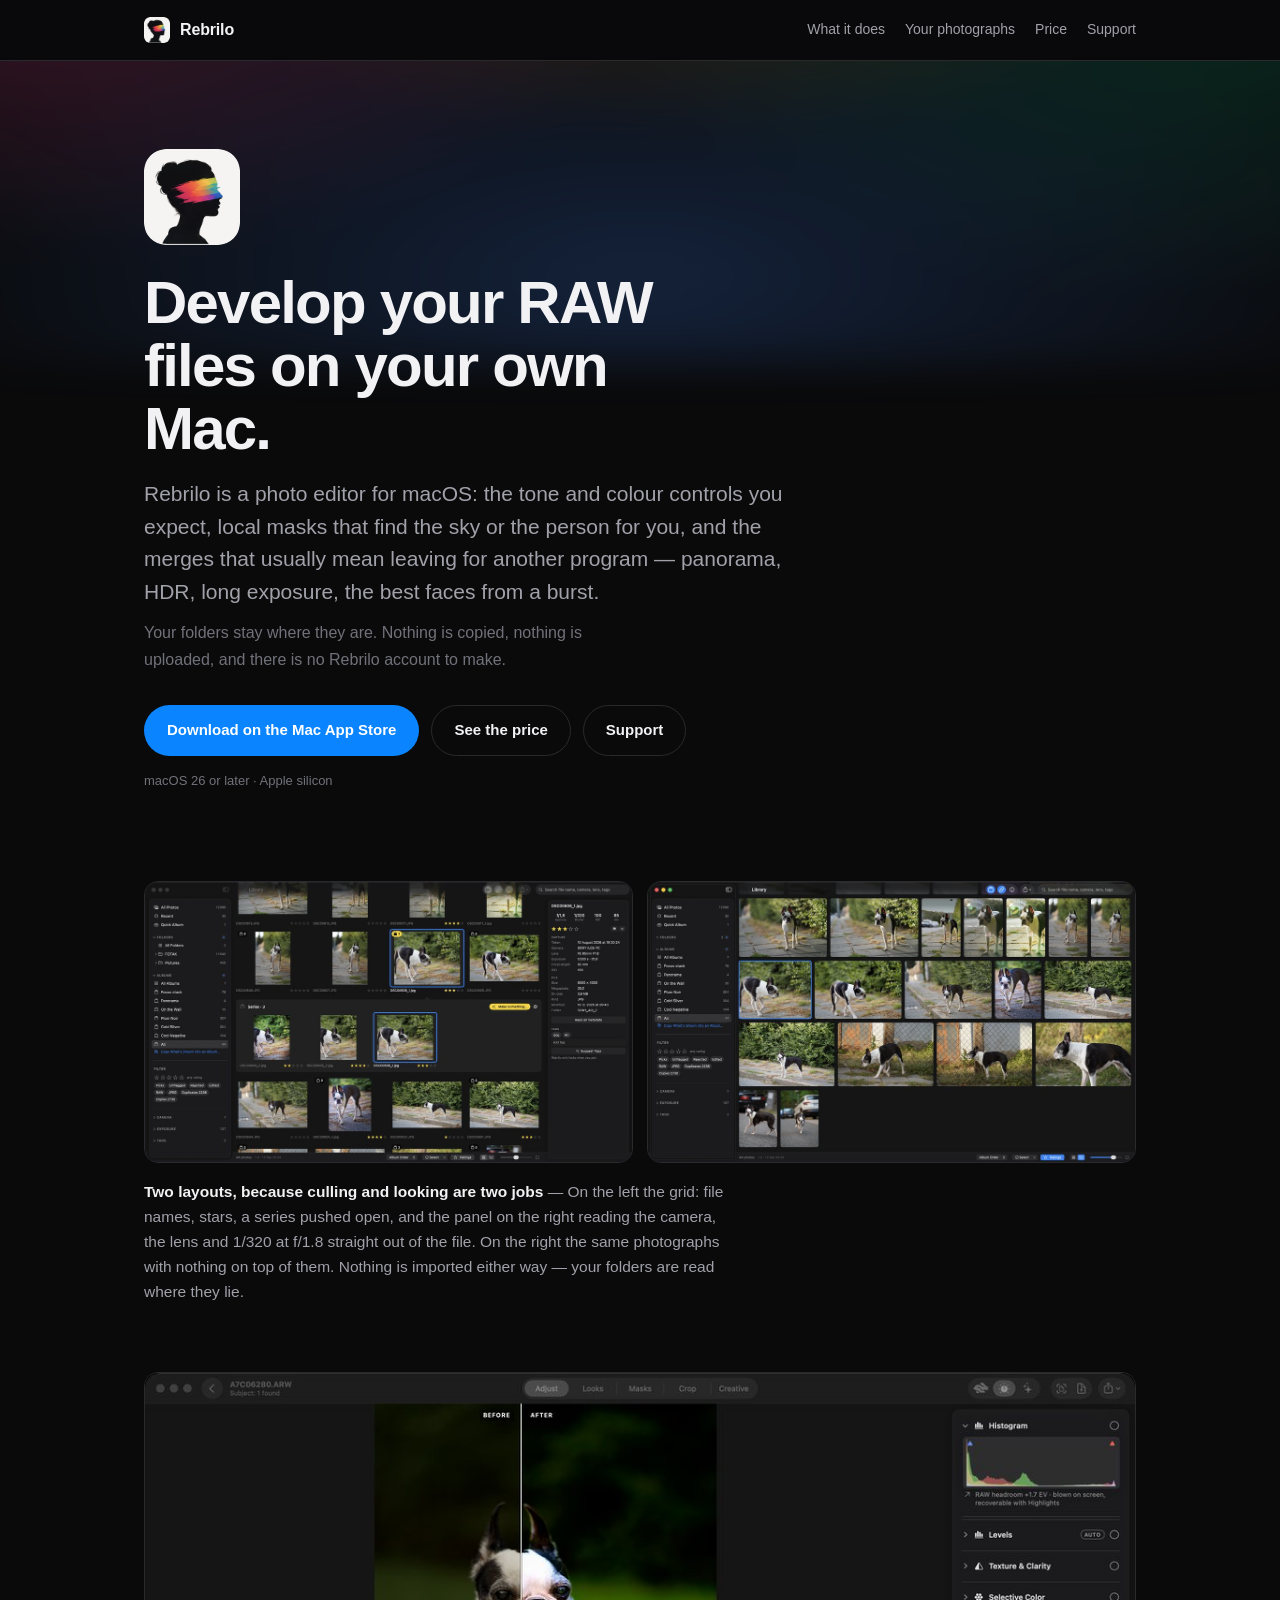
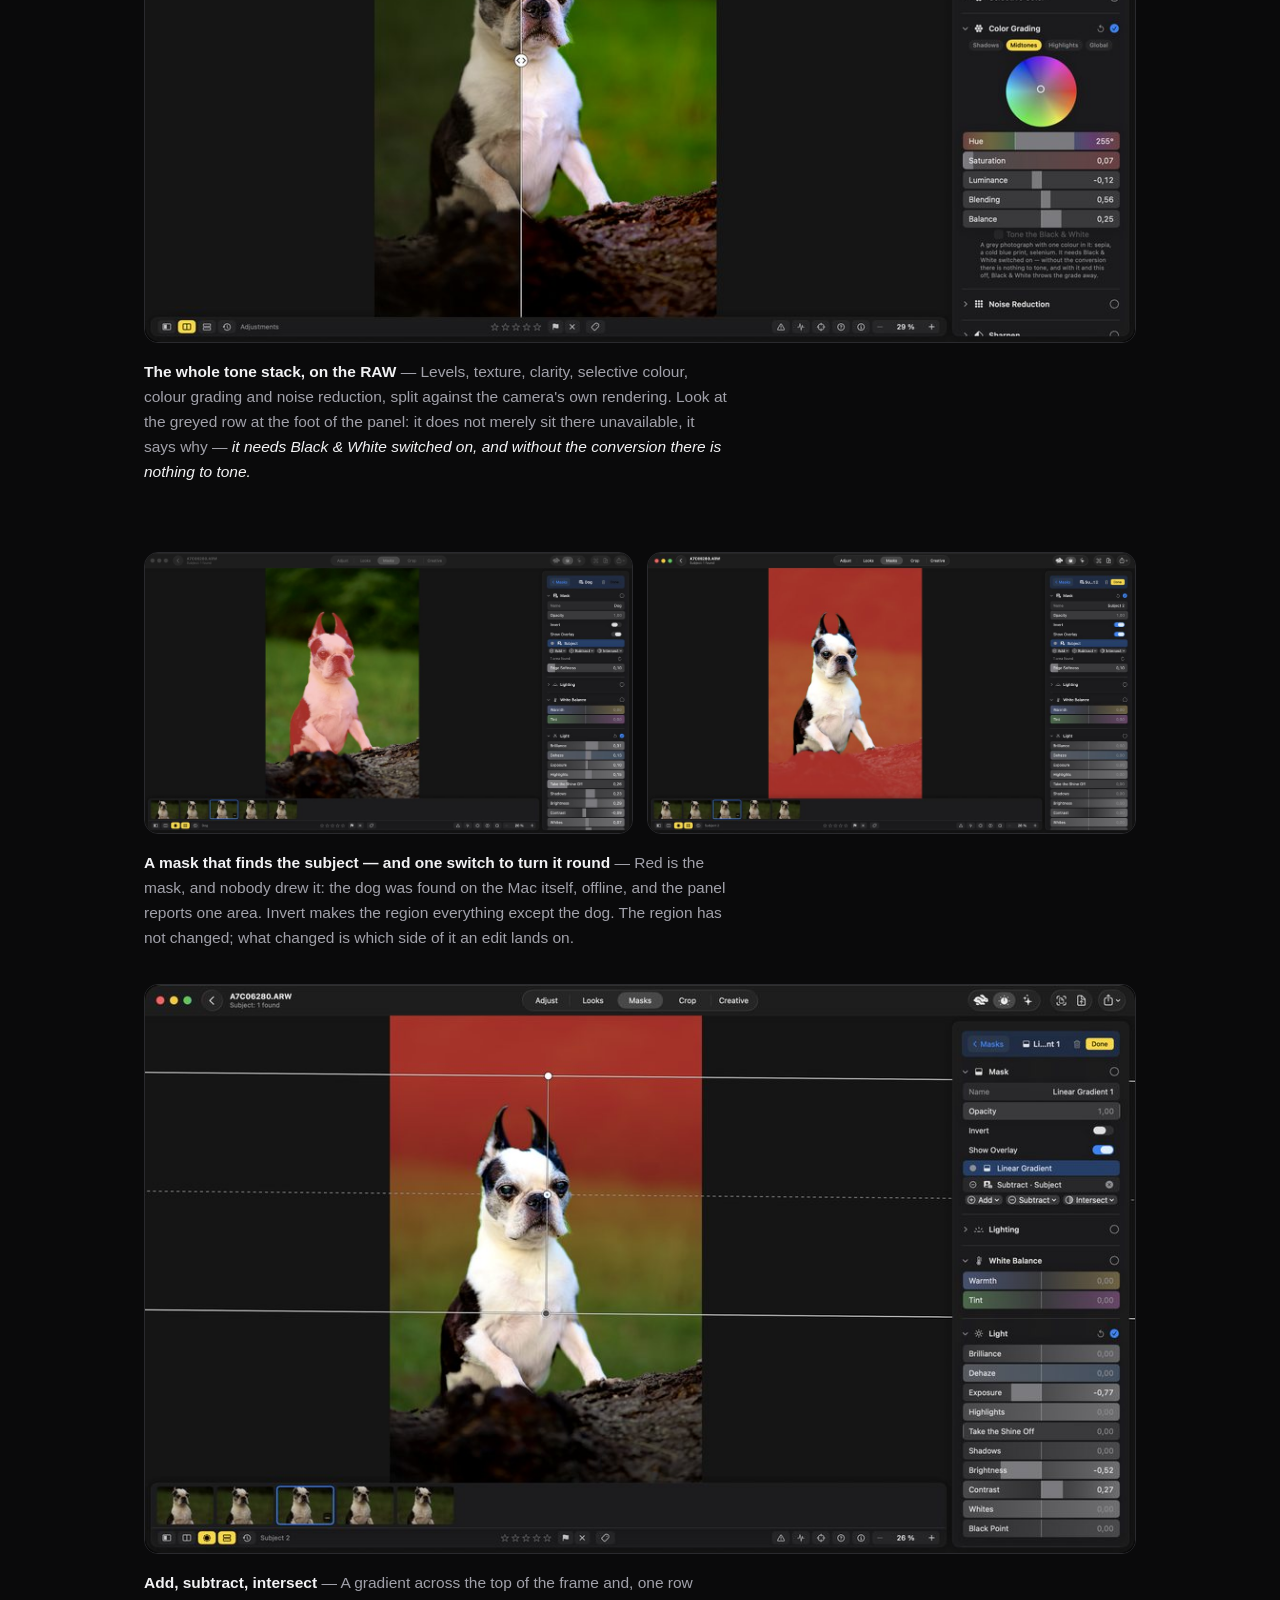
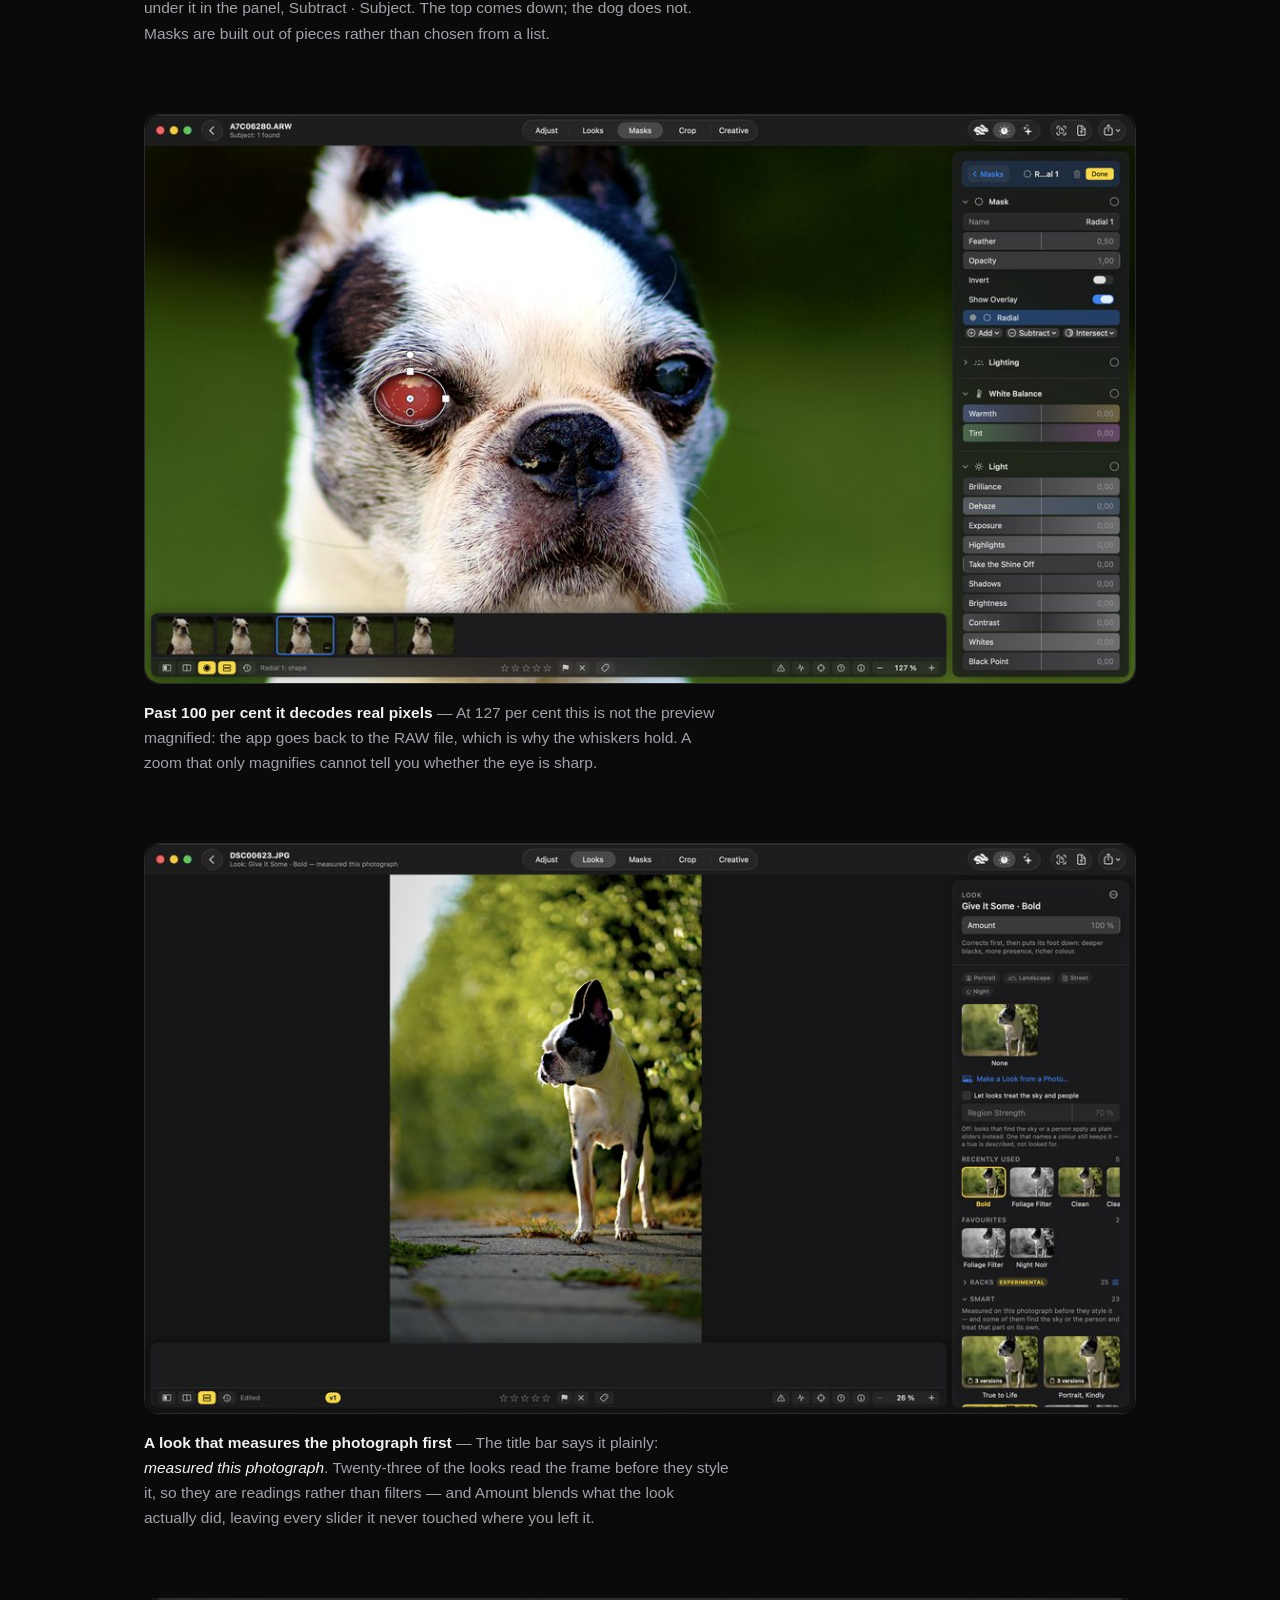
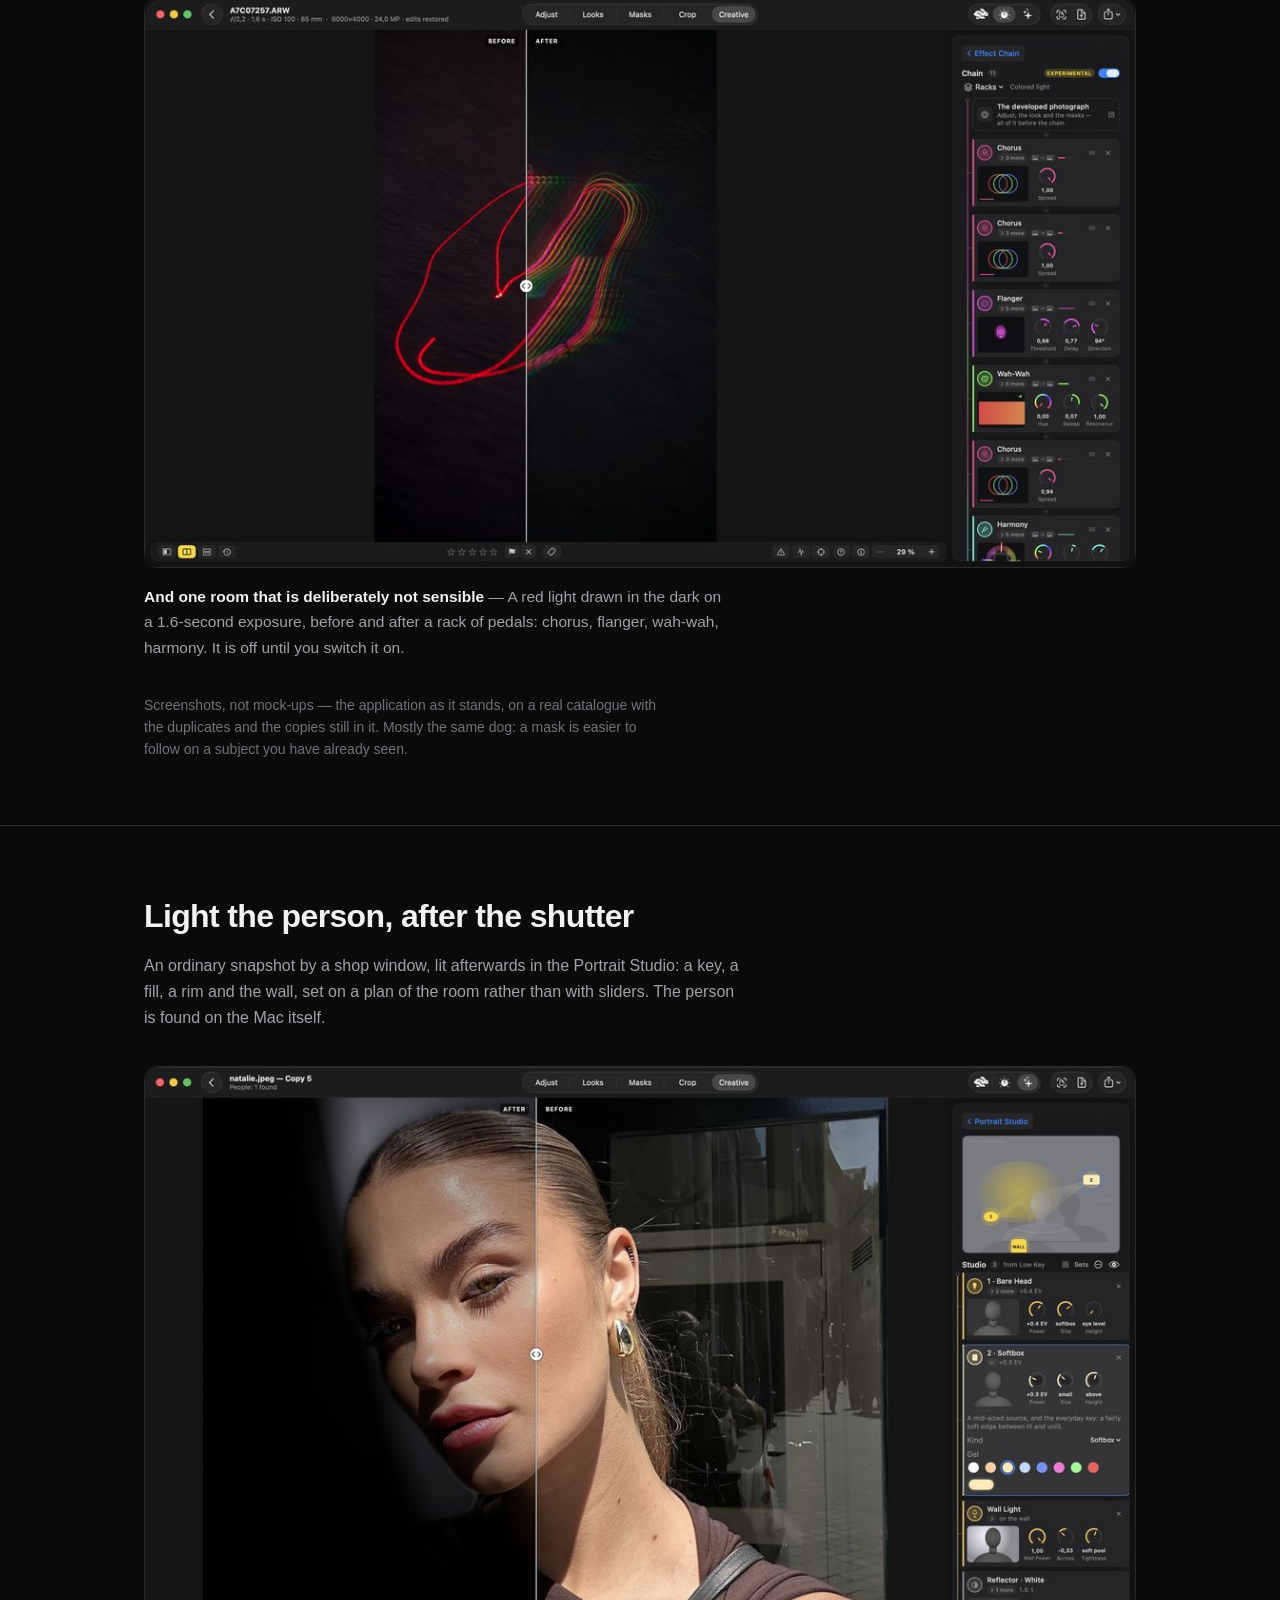
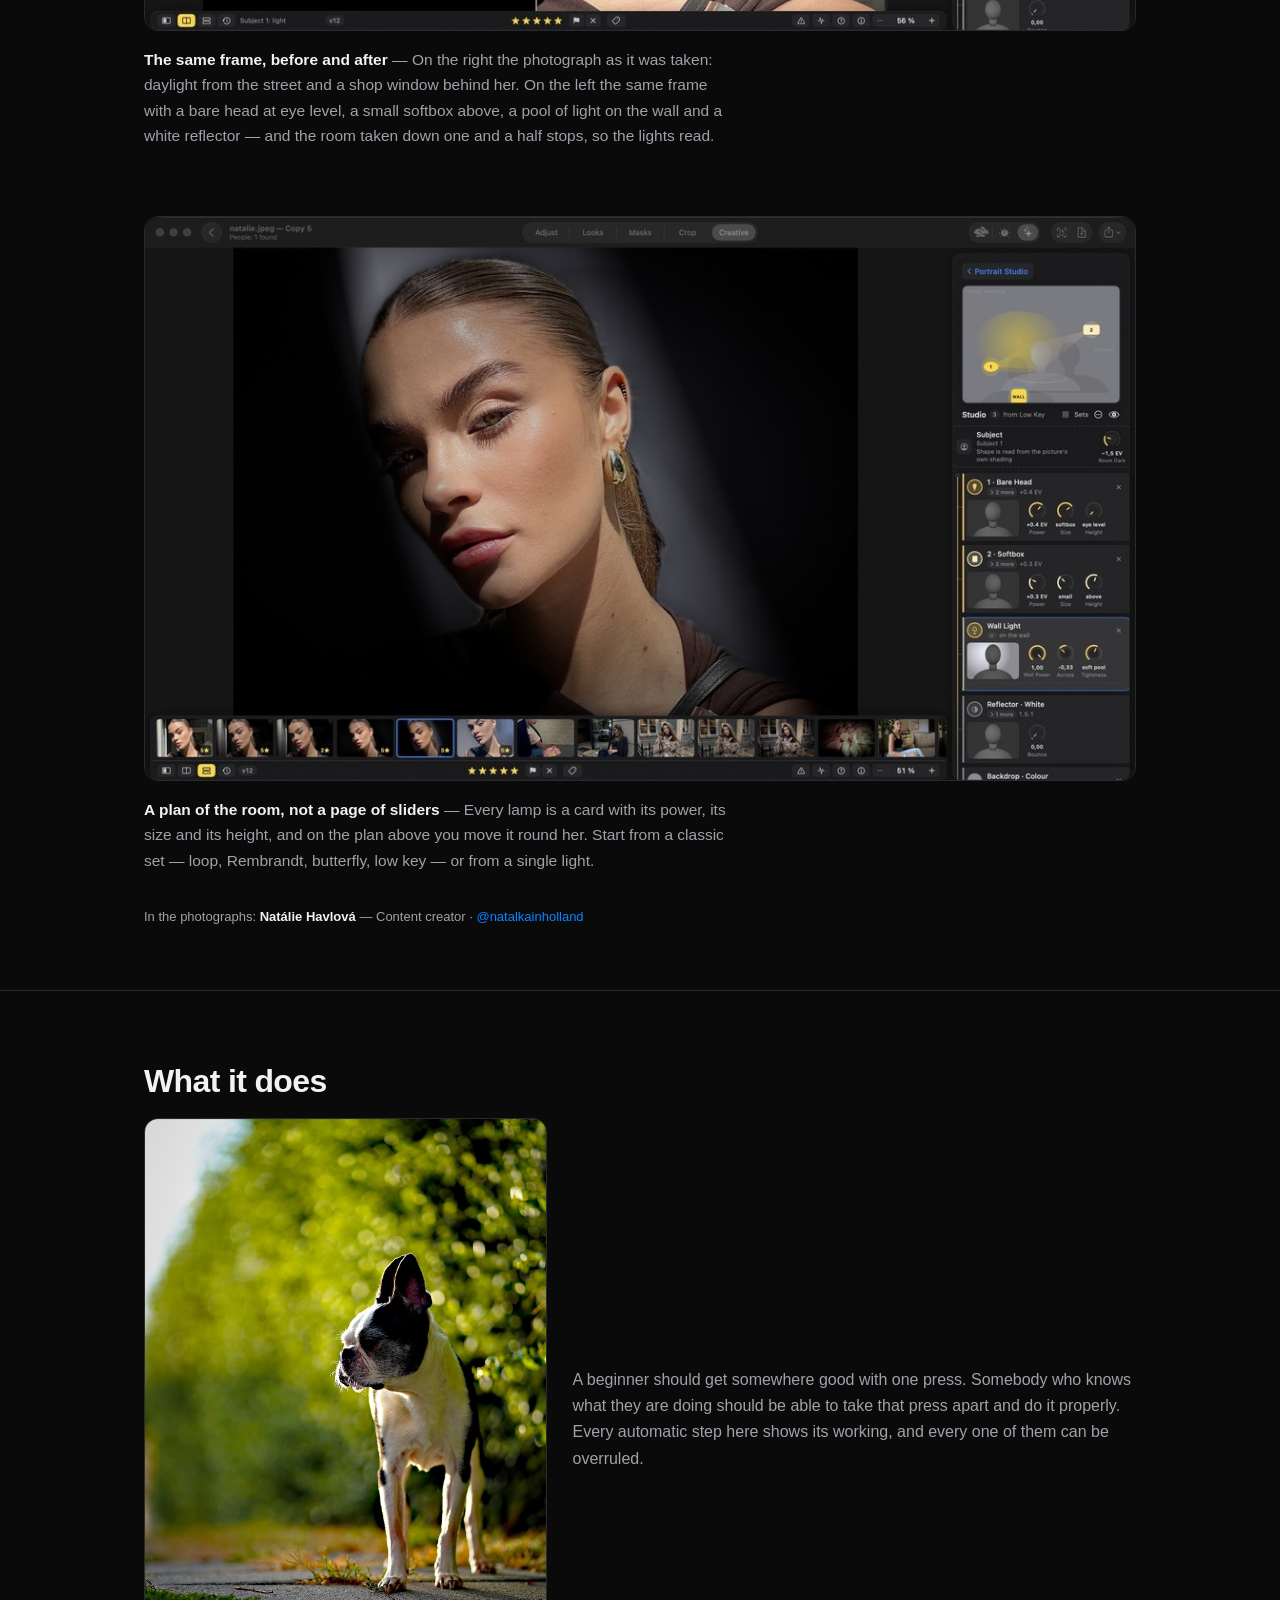
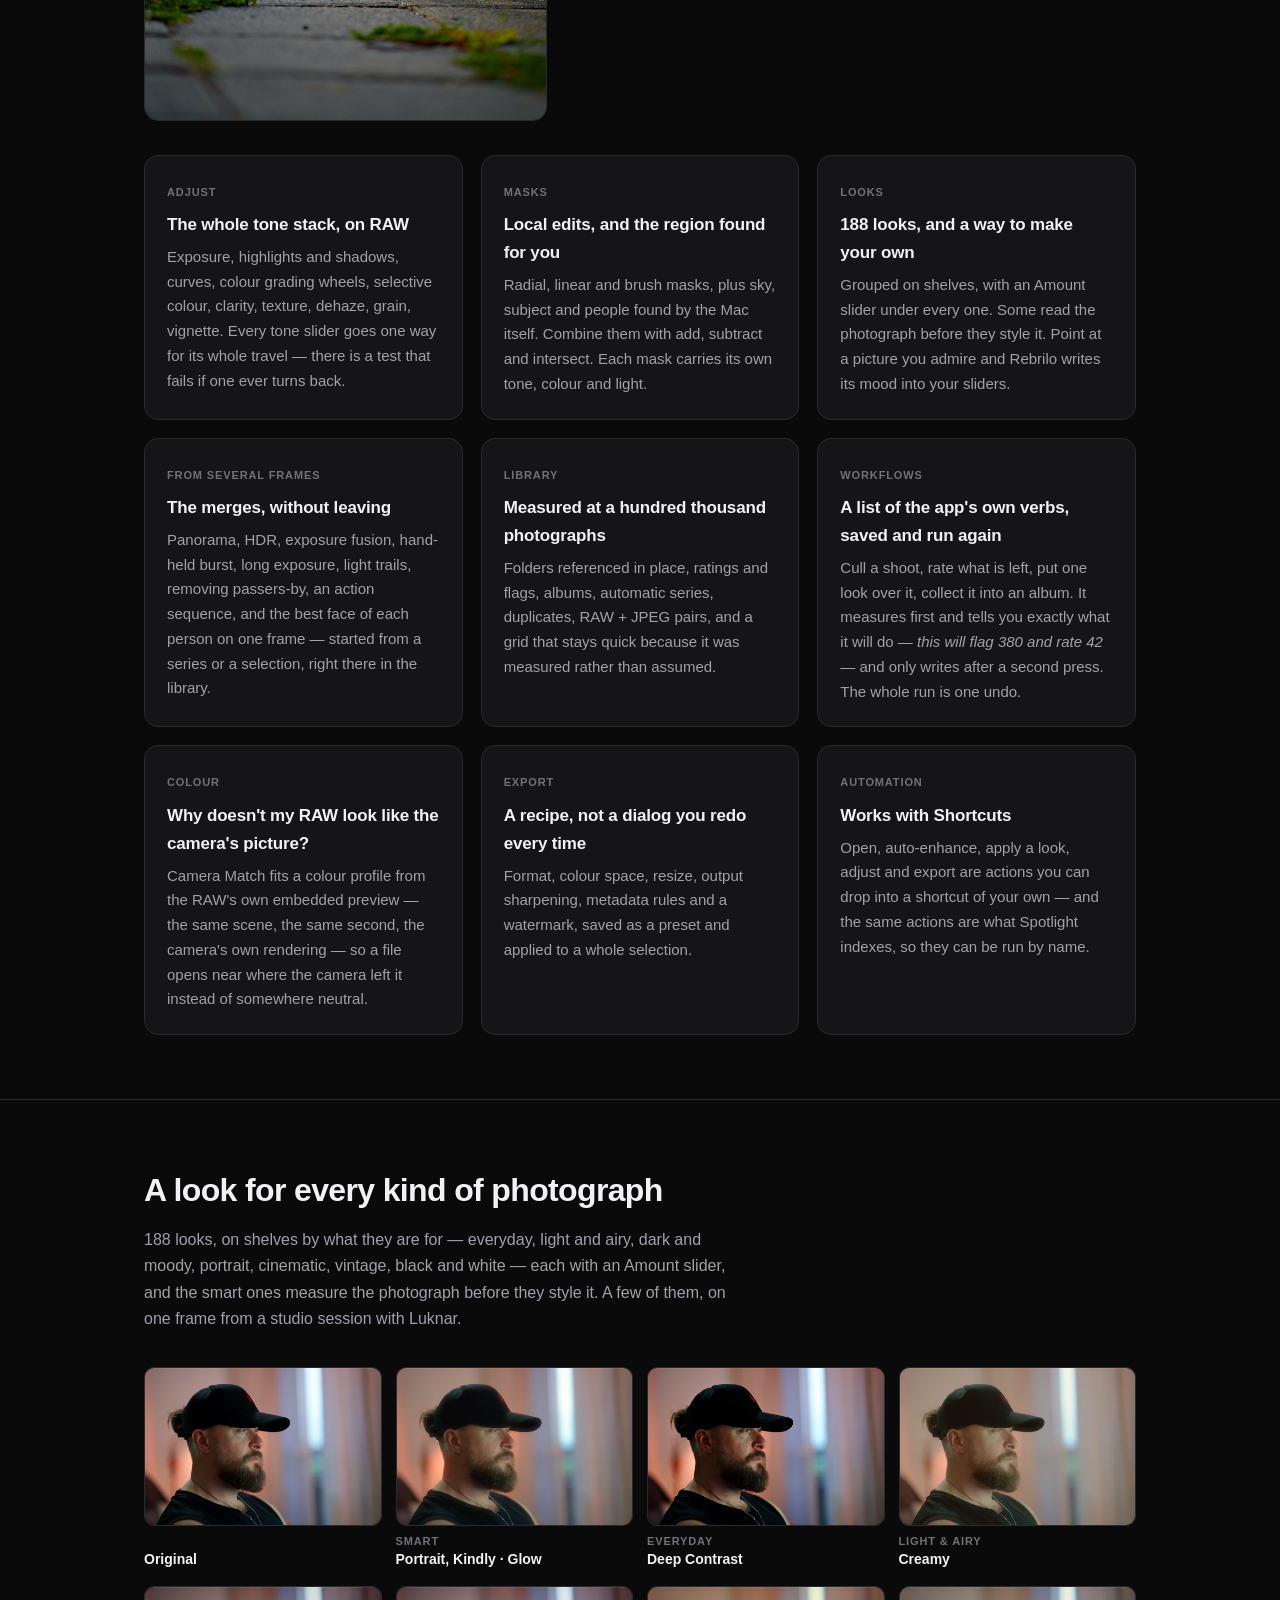
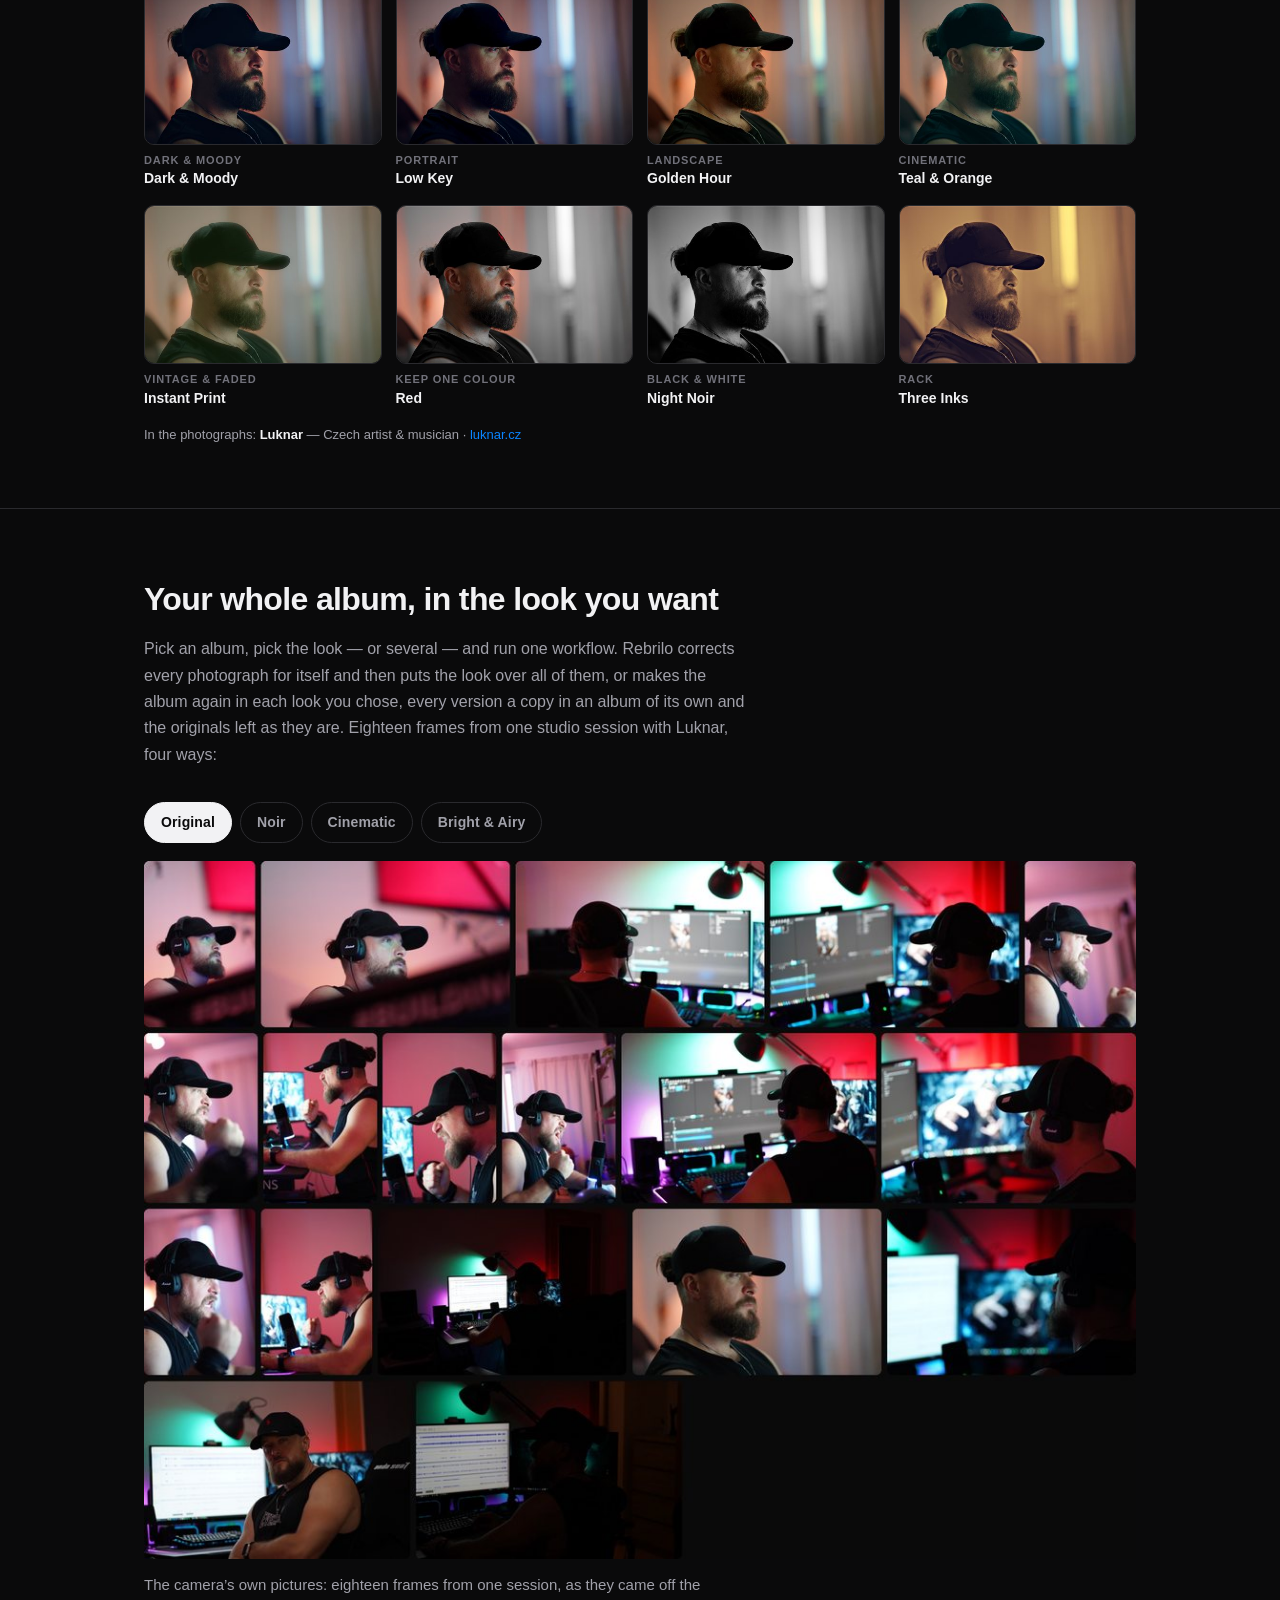
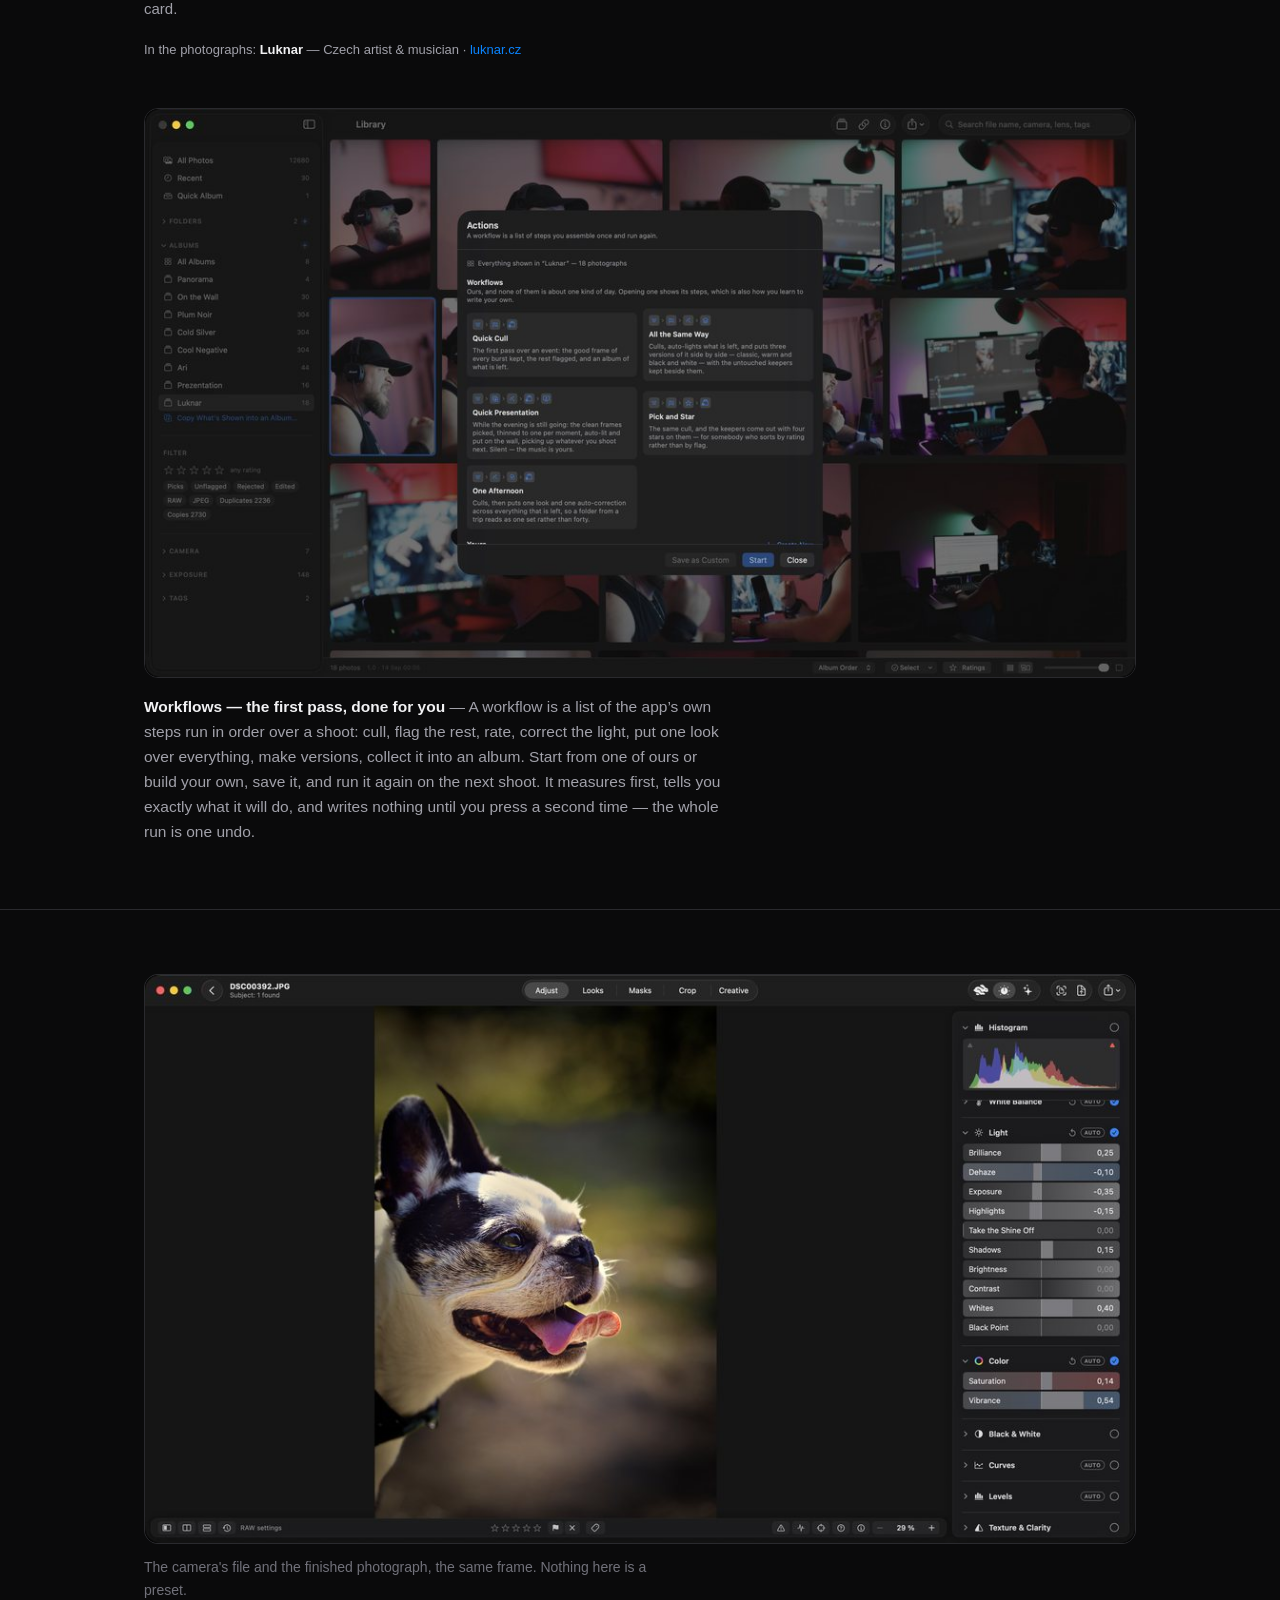
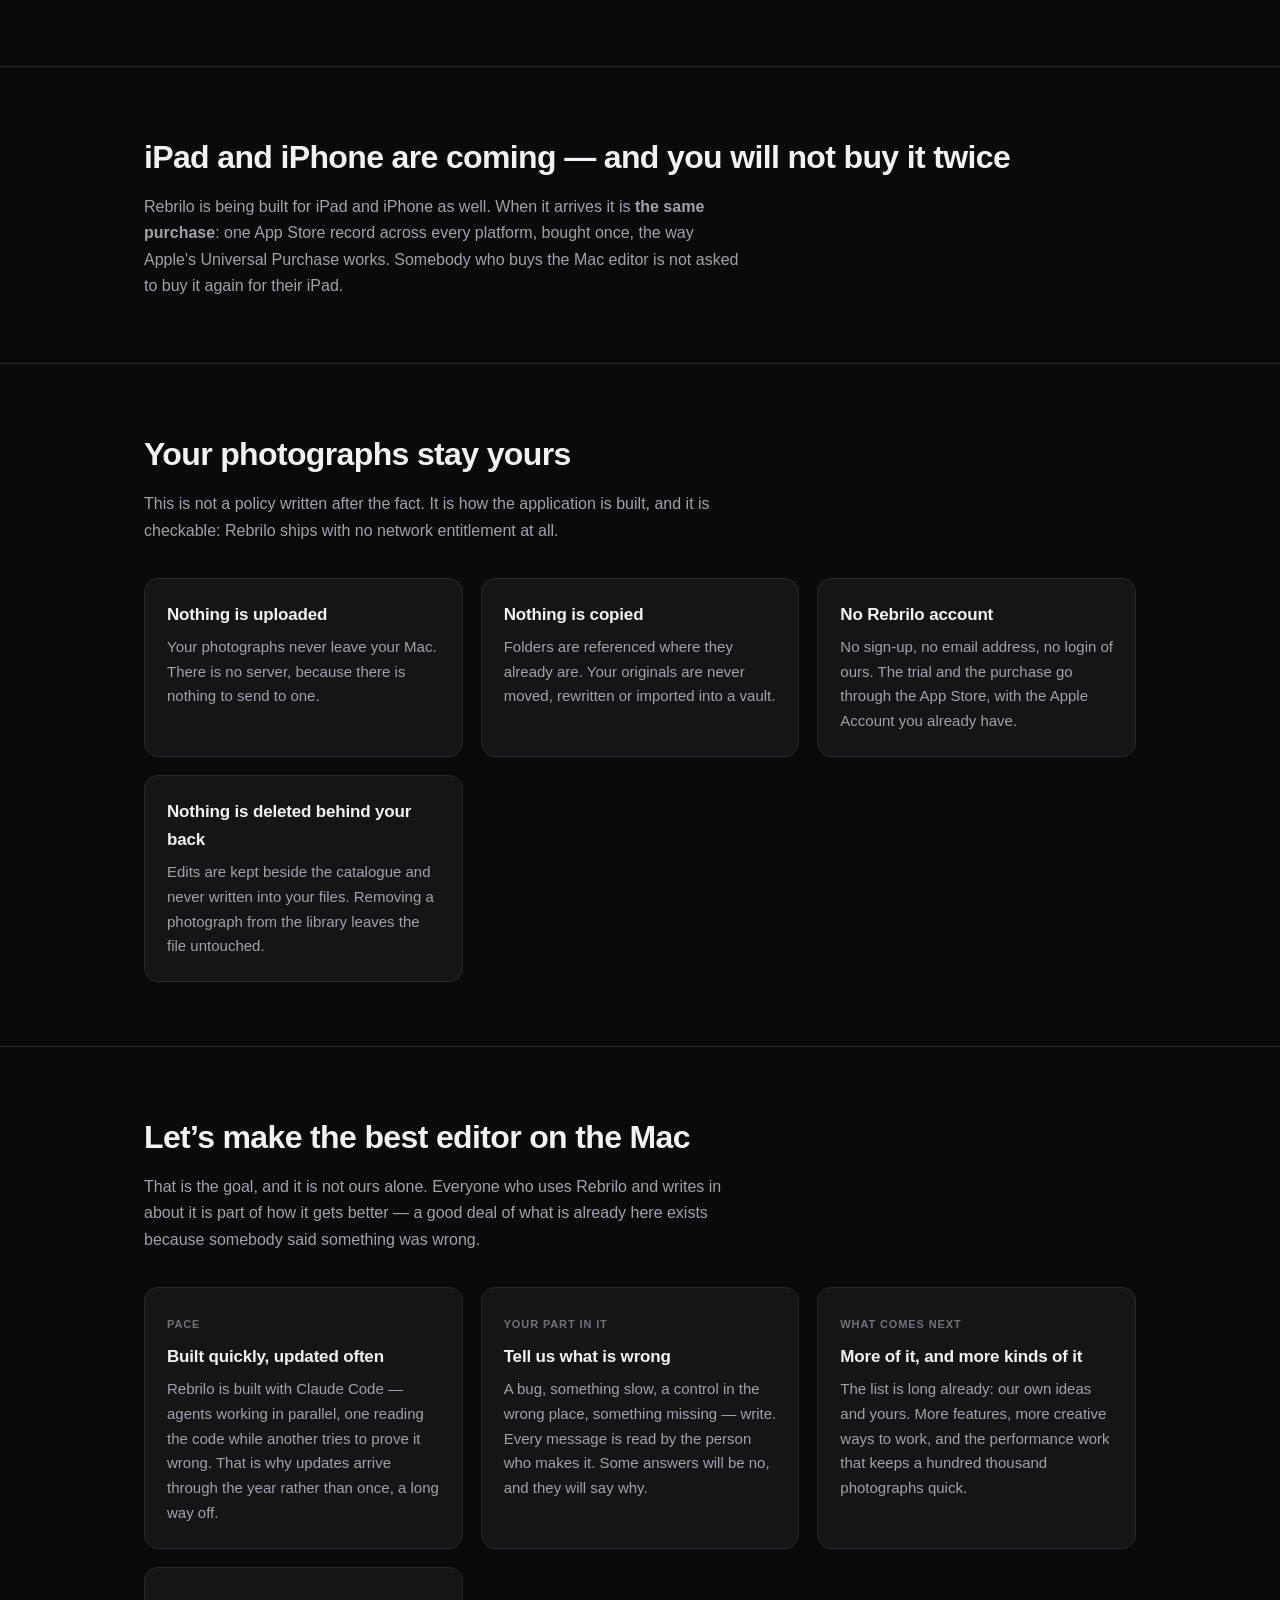
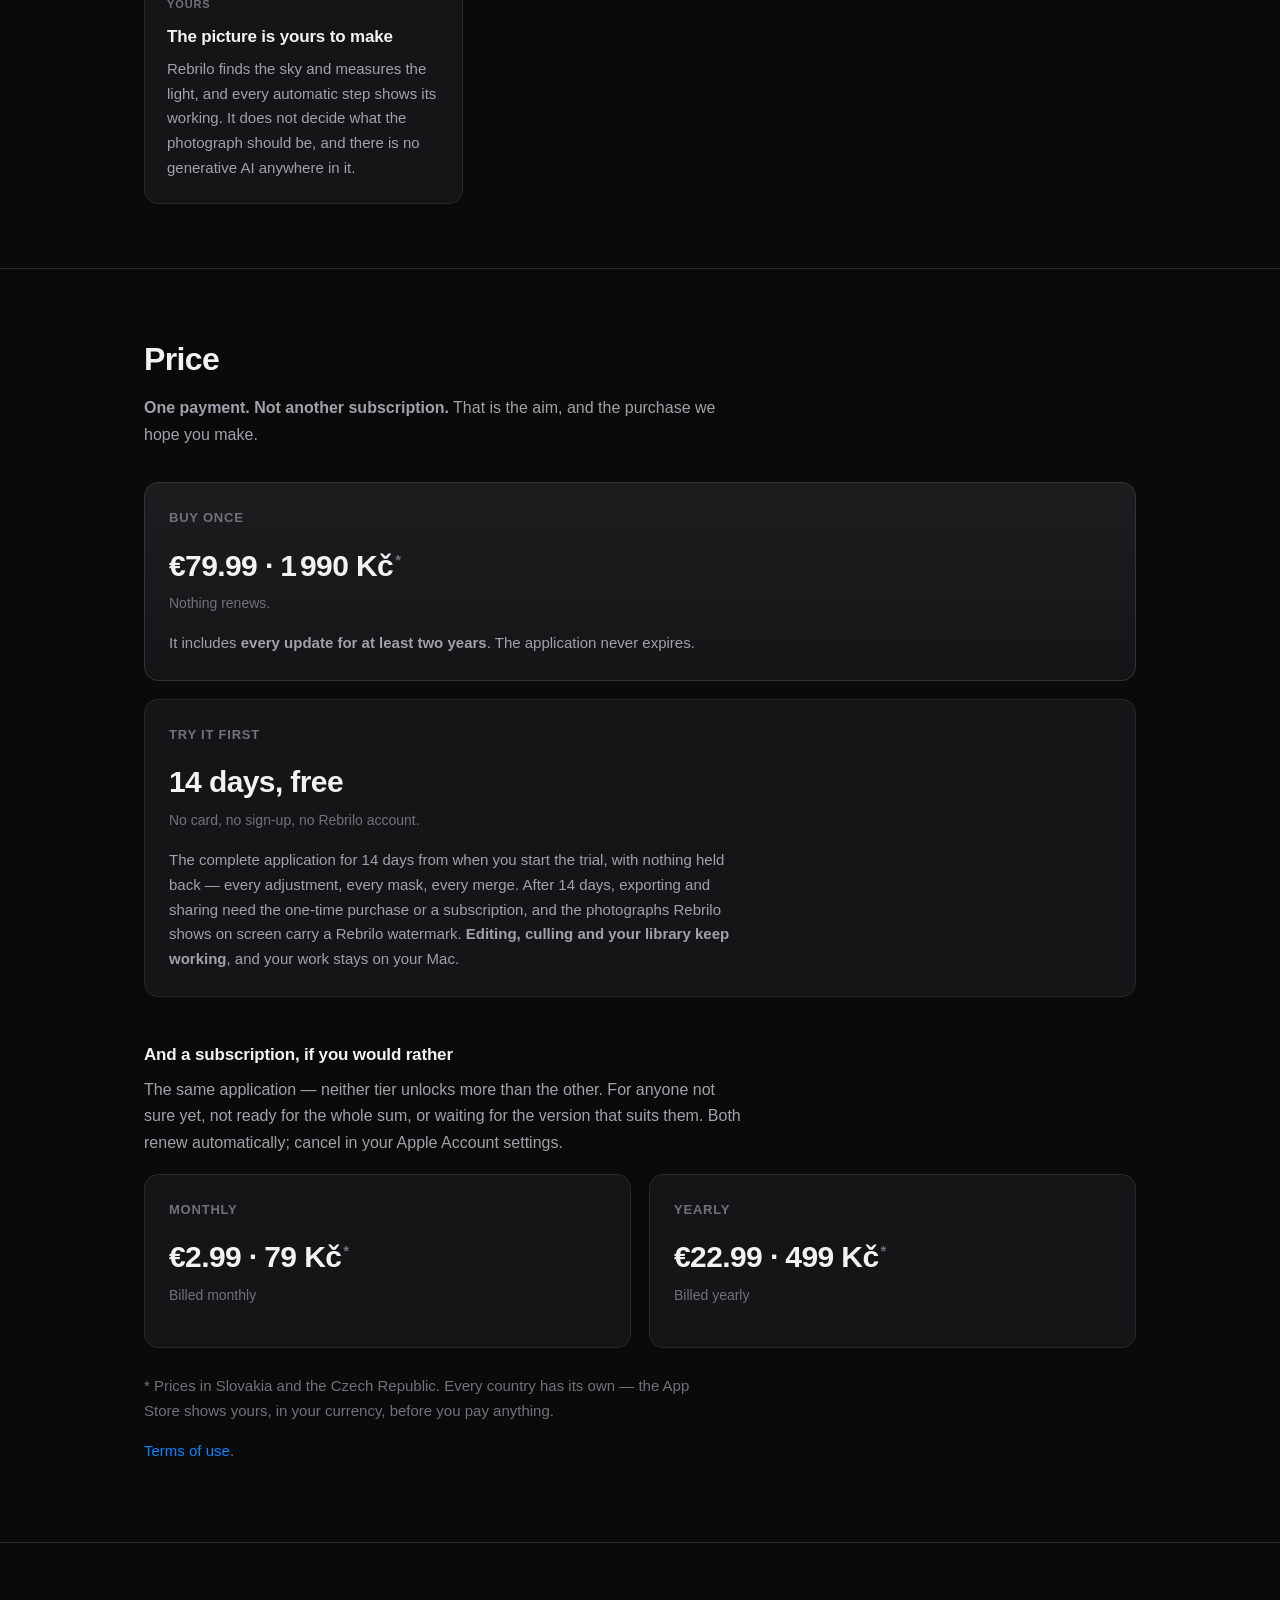
==== index.html @ 59363822 "Available on the Mac App Store Download link, prices for Slovakia and the Czech Republic, a Portrait" ====
<!doctype html>
<html lang="en">
<head>
<meta charset="utf-8">
<meta name="viewport" content="width=device-width, initial-scale=1">
<title>Rebrilo — a RAW photo editor for the Mac</title>
<meta name="description" content="A RAW editor for macOS. Local masks, multi-frame merges and a library that stays quick at a hundred thousand photographs. Nothing is copied, nothing is uploaded, no Rebrilo account.">
<link rel="stylesheet" href="style.css">
<link rel="icon" href="assets/icon-rounded-128.png" type="image/png">
<link rel="apple-touch-icon" href="assets/icon-256.png">
<meta property="og:title" content="Rebrilo — a RAW photo editor for the Mac">
<meta property="og:description" content="Local masks, multi-frame merges and a library that stays quick at a hundred thousand photographs. Everything on your own Mac.">
<meta property="og:type" content="website">
<meta property="og:image" content="https://rebrilo.com/assets/social-card.png">
<meta property="og:image:width" content="1200">
<meta property="og:image:height" content="630">
<meta property="og:image:alt" content="Rebrilo: develop your RAW files on your own Mac. The editor with a photograph of a Boston terrier split before and after.">
<meta property="og:url" content="https://rebrilo.com/">
<meta property="og:site_name" content="Rebrilo">
<meta name="twitter:card" content="summary_large_image">
<meta name="twitter:image" content="https://rebrilo.com/assets/social-card.png">
<link rel="canonical" href="https://rebrilo.com/">

<script type="application/ld+json">
{
  "@context": "https://schema.org",
  "@type": "SoftwareApplication",
  "name": "Rebrilo",
  "applicationCategory": "MultimediaApplication",
  "applicationSubCategory": "Photo editor",
  "operatingSystem": "macOS 26",
  "processorRequirements": "Apple silicon",
  "url": "https://rebrilo.com/",
  "image": "https://rebrilo.com/assets/icon-1024.png",
  "description": "A RAW photo editor for macOS. Local masks that find the sky or the person, the tone and colour stack you expect, and the multi-frame merges that usually mean leaving for another program. Everything runs on your own Mac: the application ships with no network access at all, nothing is copied and there is no Rebrilo account.",
  "featureList": [
    "RAW development with the full tone and colour stack",
    "Local masks: subject, people and sky found on the Mac, plus radial, gradient, brush, luminance and colour range",
    "Looks that measure the photograph before they style it",
    "A Portrait Studio that lights a person after the shutter: key, fill, rim and wall, set on a plan of the room",
    "A library over folders left where they are, with ratings, flags, albums and virtual copies",
    "Panorama, HDR, exposure fusion, long exposure and hand-held burst",
    "Lightroom presets (.xmp) imported as looks",
    "Export recipes and batch export"
  ],
  "softwareRequirements": "macOS 26 or later",
  "isAccessibleForFree": false,
  "datePublished": "2026-09-24",
  "downloadUrl": "https://apps.apple.com/app/id6807241894",
  "offers": [
    { "@type": "Offer", "name": "Buy once", "price": "79.99", "priceCurrency": "EUR", "eligibleRegion": "SK" },
    { "@type": "Offer", "name": "Buy once", "price": "1990", "priceCurrency": "CZK", "eligibleRegion": "CZ" }
  ],
  "publisher": { "@type": "Person", "name": "Olga Coufalíková" }
}
</script>
<script type="application/ld+json">
{
  "@context": "https://schema.org",
  "@type": "FAQPage",
  "mainEntity": [
    {
      "@type": "Question",
      "name": "Does it upload my photographs, or need the internet?",
      "acceptedAnswer": {
        "@type": "Answer",
        "text": "It never uploads anything. Rebrilo ships with no network access of its own — not a setting, a property of how it is built — and the subject, the people and the sky are found by the Mac itself. The one thing that goes through the internet is the App Store: starting the free trial, buying and restoring need it to be reachable at that moment. Once the App Store has confirmed, Rebrilo works the same on a plane as at a desk."
      }
    },
    {
      "@type": "Question",
      "name": "Does it change my original files?",
      "acceptedAnswer": {
        "@type": "Answer",
        "text": "No. Edits are kept beside the catalogue and never written into your RAW, JPEG or HEIC files, and folders are read where they already are. Removing a photograph from the library leaves the file untouched."
      }
    },
    {
      "@type": "Question",
      "name": "Which cameras and formats does it open?",
      "acceptedAnswer": {
        "@type": "Answer",
        "text": "RAW files from the cameras macOS itself can read — Rebrilo develops them with the Mac's own RAW engine, so Apple's list of supported cameras is its list — plus JPEG, HEIC, TIFF and PNG."
      }
    },
    {
      "@type": "Question",
      "name": "Is it a subscription?",
      "acceptedAnswer": {
        "@type": "Answer",
        "text": "It is meant to be bought once. A monthly or yearly subscription is offered as well for anyone who would rather, and both unlock exactly the same application. In Slovakia it costs €79.99 once, or €2.99 a month or €22.99 a year; in the Czech Republic 1 990 Kč, 79 Kč or 499 Kč. Every country's App Store sets its own price and shows it in your currency."
      }
    },
    {
      "@type": "Question",
      "name": "Is there a free trial?",
      "acceptedAnswer": {
        "@type": "Answer",
        "text": "Yes: the complete application, free for 14 days from when you start the trial, with no card and no Rebrilo account. You start it in the app as a free in-app purchase, confirmed by the App Store with the Apple Account you downloaded Rebrilo with, so the App Store needs to be reachable when you start it. After 14 days, exporting and sharing need the one-time purchase or a subscription, and the photographs Rebrilo shows on screen carry a Rebrilo watermark. Editing, culling and your library keep working, and your work stays on your Mac."
      }
    },
    {
      "@type": "Question",
      "name": "Can I bring my Lightroom presets?",
      "acceptedAnswer": {
        "@type": "Answer",
        "text": "Yes. Lightroom presets saved as .xmp import as looks. Anything a preset asks for that Rebrilo has no control for is noted in the look's summary rather than silently dropped."
      }
    },
    {
      "@type": "Question",
      "name": "Does it run on Intel Macs? And on iPad?",
      "acceptedAnswer": {
        "@type": "Answer",
        "text": "Not on Intel: it needs a Mac with Apple silicon and macOS 26 or later. Versions for iPad and iPhone are being built, and they will be the same purchase — bought once for every platform."
      }
    },
    {
      "@type": "Question",
      "name": "Is there AI in it?",
      "acceptedAnswer": {
        "@type": "Answer",
        "text": "Apple's Vision framework, running on your Mac, finds the subject, people and sky for masks and suggests tags. Nothing is sent anywhere, and there is no generative AI: it does not invent content, and it does not decide what your photograph should look like."
      }
    }
  ]
}
</script>
</head>
<body>

<header class="bar">
  <div class="wrap">
    <a class="brand" href="index.html"><img src="assets/icon-rounded-128.png" alt=""> Rebrilo</a>
    <nav>
      <a href="#what">What it does</a>
      <a href="#privacy-first">Your photographs</a>
      <a href="#pricing">Price</a>
      <a href="support.html">Support</a>
    </nav>
  </div>
</header>

<main>

  <div class="hero">
    <div class="wrap">
      <img class="mark" src="assets/icon-rounded-256.png" alt="Rebrilo">
      <h1>Develop your RAW files on your own Mac.</h1>
      <p class="lede">
        Rebrilo is a photo editor for macOS: the tone and colour controls you expect, local masks that find
        the sky or the person for you, and the merges that usually mean leaving for another program —
        panorama, HDR, long exposure, the best faces from a burst.
      </p>
      <p class="sub">
        Your folders stay where they are. Nothing is copied, nothing is uploaded, and there is no Rebrilo account
        to make.
      </p>
      <div class="cta">
        <a class="btn" href="https://apps.apple.com/app/id6807241894">Download on the Mac App Store</a>
        <a class="btn ghost" href="#pricing">See the price</a>
        <a class="btn ghost" href="support.html">Support</a>
      </div>
      <p class="cta-note">macOS 26 or later · Apple silicon</p>
    </div>
  </div>

  <section id="gallery" style="padding-top:26px">
    <div class="wrap">
      <div class="feat">
        <div class="feat-pair">
          <img src="assets/shot-library-1040.jpg"
                 srcset="assets/shot-library-1040.jpg 1040w, assets/shot-library-2080.jpg 2080w"
                 sizes="(max-width: 640px) 100vw, 513px"
                 width="2080" height="1195" loading="lazy" alt="Rebrilo's library window: a sidebar of folders, albums and filter chips; a grid of photographs of a Boston terrier with file names and star ratings; a row pushed open by a series panel holding three frames; and an information panel reading f/1.8, 1/320, ISO 100, 85 mm and a Sony body out of the file.">
          <img src="assets/shot-rows-1040.jpg"
                 srcset="assets/shot-rows-1040.jpg 1040w, assets/shot-rows-2080.jpg 2080w"
                 sizes="(max-width: 640px) 100vw, 513px"
                 width="2080" height="1195" loading="lazy" alt="The same library in its justified-rows layout with an album selected: rows of photographs filling the window edge to edge at differing widths, with no file names, ratings or badges drawn over them.">
        </div>
        <p class="feat-cap"><b>Two layouts, because culling and looking are two jobs</b> — On the left the grid:
          file names, stars, a series pushed open, and the panel on the right reading the camera, the lens and
          1/320 at f/1.8 straight out of the file. On the right the same photographs with nothing on top of
          them. Nothing is imported either way — your folders are read where they lie.</p>
      </div>

      <figure class="feat">
        <img src="assets/shot-beforeafter-2080.jpg"
             srcset="assets/shot-beforeafter-1040.jpg 1040w, assets/shot-beforeafter-2080.jpg 2080w"
             sizes="(max-width: 1088px) 100vw, 1040px"
             width="2080" height="1195" loading="lazy" alt="The editor on the Adjust tab with a RAW file open, a Boston terrier on a log split down the middle, before on the left and after on the right. The inspector shows a histogram reading RAW headroom plus 1.7 EV, then Levels, Texture and Clarity, Selective Color, an open Colour Grading section with a hue wheel, and a greyed control headed Tone the Black and White with a paragraph explaining why it is greyed.">
        <figcaption><b>The whole tone stack, on the RAW</b> — Levels, texture, clarity, selective colour,
          colour grading and noise reduction, split against the camera's own rendering. Look at the greyed row
          at the foot of the panel: it does not merely sit there unavailable, it says why — <em>it needs
          Black &amp; White switched on, and without the conversion there is nothing to tone.</em></figcaption>
      </figure>

      <div class="feat">
        <div class="feat-pair">
          <img src="assets/shot-mask-1040.jpg"
                 srcset="assets/shot-mask-1040.jpg 1040w, assets/shot-mask-2080.jpg 2080w"
                 sizes="(max-width: 640px) 100vw, 513px"
                 width="2080" height="1195" loading="lazy" alt="The editor on the Masks tab. A Boston terrier with its paws on a log is covered in a red overlay. The panel names the mask Dog, shows a Subject component with Add, Subtract and Intersect buttons, reports one area found, and lists Edge Softness, Lighting, White Balance and a column of Light sliders.">
          <img src="assets/shot-maskinv-1040.jpg"
                 srcset="assets/shot-maskinv-1040.jpg 1040w, assets/shot-maskinv-2080.jpg 2080w"
                 sizes="(max-width: 640px) 100vw, 513px"
                 width="2080" height="1195" loading="lazy" alt="The same photograph with Invert switched on: the foliage and the log behind the dog are flooded red and the dog itself is clear of it.">
        </div>
        <p class="feat-cap"><b>A mask that finds the subject — and one switch to turn it round</b> — Red is the
          mask, and nobody drew it: the dog was found on the Mac itself, offline, and the panel reports one
          area. Invert makes the region everything except the dog. The region has not changed; what changed is
          which side of it an edit lands on.</p>
      </div>

      <figure class="feat">
        <img src="assets/shot-graduated-2080.jpg"
             srcset="assets/shot-graduated-1040.jpg 1040w, assets/shot-graduated-2080.jpg 2080w"
             sizes="(max-width: 1088px) 100vw, 1040px"
             width="2080" height="1195" loading="lazy" alt="The same photograph under a linear gradient mask. A red overlay covers the top of the frame and fades out across the middle, with three guide lines and their handles drawn across the picture; the dog is clear of the red. The panel lists two components, Linear Gradient and Subtract, Subject.">
        <figcaption><b>Add, subtract, intersect</b> — A gradient across the top of the frame and, one row under
          it in the panel, Subtract&nbsp;·&nbsp;Subject. The top comes down; the dog does not. Masks are built
          out of pieces rather than chosen from a list.</figcaption>
      </figure>

      <figure class="feat">
        <img src="assets/shot-eye-2080.jpg"
             srcset="assets/shot-eye-1040.jpg 1040w, assets/shot-eye-2080.jpg 2080w"
             sizes="(max-width: 1088px) 100vw, 1040px"
             width="2080" height="1195" loading="lazy" alt="The same photograph zoomed to 127 per cent, the dog's face filling the window: individual whiskers, the hairs round the muzzle and the texture of the nose all distinct. A small red-filled oval sits over one eye with its centre dot, a resize handle and a hollow handle on the inner ring.">
        <figcaption><b>Past 100 per cent it decodes real pixels</b> — At 127 per cent this is not the preview
          magnified: the app goes back to the RAW file, which is why the whiskers hold. A zoom that only
          magnifies cannot tell you whether the eye is sharp.</figcaption>
      </figure>

      <figure class="feat">
        <img src="assets/shot-editor-2080.jpg"
             srcset="assets/shot-editor-1040.jpg 1040w, assets/shot-editor-2080.jpg 2080w"
             sizes="(max-width: 1088px) 100vw, 1040px"
             width="2080" height="1195" loading="lazy" alt="The Rebrilo editor on the Looks tab, a backlit Boston terrier on a paving slab. The title bar reads Look: Give It Some, Bold — measured this photograph. The panel shows an Amount slider at 100 per cent, occasion chips reading Portrait, Landscape, Street and Night, and shelves headed Recently Used, Favourites, Racks and Smart.">
        <figcaption><b>A look that measures the photograph first</b> — The title bar says it plainly:
          <em>measured this photograph</em>. Twenty-three of the looks read the frame before they style it, so
          they are readings rather than filters — and Amount blends what the look actually did, leaving every
          slider it never touched where you left it.</figcaption>
      </figure>

      <figure class="feat">
        <img src="assets/shot-chain-2080.jpg"
             srcset="assets/shot-chain-1040.jpg 1040w, assets/shot-chain-2080.jpg 2080w"
             sizes="(max-width: 1088px) 100vw, 1040px"
             width="2080" height="1195" loading="lazy" alt="A long-exposure photograph split before and after: on the left a red line drawn in the dark, on the right the same line repeated into many offset copies in green, yellow and pink. The panel is headed Chain and holds a stack of units — Chorus, Flanger, Wah-Wah, Harmony — each with knobs.">
        <figcaption><b>And one room that is deliberately not sensible</b> — A red light drawn in the dark on a
          1.6-second exposure, before and after a rack of pedals: chorus, flanger, wah-wah, harmony. It is off
          until you switch it on.</figcaption>
      </figure>

      <p class="feat-note">
        Screenshots, not mock-ups — the application as it stands, on a real catalogue with the duplicates and
        the copies still in it. Mostly the same dog: a mask is easier to follow on a subject you have already
        seen.
      </p>
    </div>
  </section>

  <section id="studio">
    <div class="wrap">
      <h2>Light the person, after the shutter</h2>
      <p class="section-lede">
        An ordinary snapshot by a shop window, lit afterwards in the Portrait Studio: a key, a fill, a rim and
        the wall, set on a plan of the room rather than with sliders. The person is found on the Mac itself.
      </p>

      <figure class="feat">
        <img src="assets/shot-natalie-split-2080.jpg"
             srcset="assets/shot-natalie-split-1040.jpg 1040w, assets/shot-natalie-split-2080.jpg 2080w"
             sizes="(max-width: 1088px) 100vw, 1040px"
             width="2080" height="1184" loading="lazy" alt="Natálie Havlová, a content creator, in a portrait split down the middle. On the right, before: an everyday snapshot in daylight against a shop window with the street reflected in it. On the left, after: the same frame with the background gone dark, her face lit from one side and her hair and earring catching the light. The panel on the right is the Portrait Studio, with a plan of the room and cards for a bare head, a softbox, a wall light and a white reflector.">
        <figcaption><b>The same frame, before and after</b> — On the right the photograph as it was taken:
          daylight from the street and a shop window behind her. On the left the same frame with a bare head at
          eye level, a small softbox above, a pool of light on the wall and a white reflector — and the room
          taken down one and a half stops, so the lights read.</figcaption>
      </figure>

      <figure class="feat">
        <img src="assets/shot-natalie-studio-2080.jpg"
             srcset="assets/shot-natalie-studio-1040.jpg 1040w, assets/shot-natalie-studio-2080.jpg 2080w"
             sizes="(max-width: 1088px) 100vw, 1040px"
             width="2080" height="1184" loading="lazy" alt="The finished portrait of Natálie Havlová in Rebrilo's editor: her face lit warmly from the side against a dark grey wall with a soft pool of light behind her head, a filmstrip of her other photographs underneath. The Portrait Studio panel shows the plan of the room with two numbered lamps and the wall light, then the subject with Room Dark at minus 1.5 EV, and a card per lamp with dials for power, size and height.">
        <figcaption><b>A plan of the room, not a page of sliders</b> — Every lamp is a card with its power, its
          size and its height, and on the plan above you move it round her. Start from a classic set — loop,
          Rembrandt, butterfly, low key — or from a single light.</figcaption>
      </figure>

      <p class="credit">In the photographs: <b>Natálie Havlová</b> — Content creator ·
        <a href="https://www.instagram.com/natalkainholland/">@natalkainholland</a></p>
    </div>
  </section>

  <section id="what">
    <div class="wrap">
      <h2>What it does</h2>
      <div class="pair" style="margin-bottom:34px">
        <figure class="shot">
          <img src="assets/photo-dog-1200.jpg"
               srcset="assets/photo-dog-700.jpg 700w, assets/photo-dog-1200.jpg 1200w"
               sizes="(max-width: 640px) 100vw, 420px"
               width="1200" height="1800" alt="A Boston terrier on a path, backlit, with green foliage behind.">
        </figure>
        <div>
          <p class="section-lede" style="margin-bottom:0">
            A beginner should get somewhere good with one press. Somebody who knows what they are doing should
            be able to take that press apart and do it properly. Every automatic step here shows its working,
            and every one of them can be overruled.
          </p>
        </div>
      </div>

      <div class="grid">
        <div class="card">
          <span class="kicker">Adjust</span>
          <h3>The whole tone stack, on RAW</h3>
          <p>
            Exposure, highlights and shadows, curves, colour grading wheels, selective colour, clarity,
            texture, dehaze, grain, vignette. Every tone slider goes one way for its whole travel — there is a
            test that fails if one ever turns back.
          </p>
        </div>

        <div class="card">
          <span class="kicker">Masks</span>
          <h3>Local edits, and the region found for you</h3>
          <p>
            Radial, linear and brush masks, plus sky, subject and people found by the Mac itself. Combine them
            with add, subtract and intersect. Each mask carries its own tone, colour and light.
          </p>
        </div>

        <div class="card">
          <span class="kicker">Looks</span>
          <h3>188 looks, and a way to make your own</h3>
          <p>
            Grouped on shelves, with an Amount slider under every one. Some read the photograph before they
            style it. Point at a picture you admire and Rebrilo writes its mood into your sliders.
          </p>
        </div>

        <div class="card">
          <span class="kicker">From several frames</span>
          <h3>The merges, without leaving</h3>
          <p>
            Panorama, HDR, exposure fusion, hand-held burst, long exposure, light trails, removing passers-by,
            an action sequence, and the best face of each person on one frame — started from a series or a
            selection, right there in the library.
          </p>
        </div>

        <div class="card">
          <span class="kicker">Library</span>
          <h3>Measured at a hundred thousand photographs</h3>
          <p>
            Folders referenced in place, ratings and flags, albums, automatic series, duplicates,
            RAW + JPEG pairs, and a grid that stays quick because it was measured rather than assumed.
          </p>
        </div>

        <div class="card">
          <span class="kicker">Workflows</span>
          <h3>A list of the app's own verbs, saved and run again</h3>
          <p>
            Cull a shoot, rate what is left, put one look over it, collect it into an album. It measures first
            and tells you exactly what it will do — <em>this will flag 380 and rate 42</em> — and only writes
            after a second press. The whole run is one undo.
          </p>
        </div>

        <div class="card">
          <span class="kicker">Colour</span>
          <h3>Why doesn't my RAW look like the camera's picture?</h3>
          <p>
            Camera Match fits a colour profile from the RAW's own embedded preview — the same scene, the same
            second, the camera's own rendering — so a file opens near where the camera left it instead of
            somewhere neutral.
          </p>
        </div>

        <div class="card">
          <span class="kicker">Export</span>
          <h3>A recipe, not a dialog you redo every time</h3>
          <p>
            Format, colour space, resize, output sharpening, metadata rules and a watermark, saved as a preset
            and applied to a whole selection.
          </p>
        </div>

        <div class="card">
          <span class="kicker">Automation</span>
          <h3>Works with Shortcuts</h3>
          <p>
            Open, auto-enhance, apply a look, adjust and export are actions you can drop into a shortcut of
            your own — and the same actions are what Spotlight indexes, so they can be run by name.
          </p>
        </div>
      </div>
    </div>
  </section>

  <section id="looks">
    <div class="wrap">
      <h2>A look for every kind of photograph</h2>
      <p class="section-lede">
        188 looks, on shelves by what they are for — everyday, light and airy, dark and moody, portrait,
        cinematic, vintage, black and white — each with an Amount slider, and the smart ones measure the
        photograph before they style it. A few of them, on one frame from a studio session with Luknar.
      </p>
      <div class="look-grid">
        <figure>
          <img src="assets/look-original-450.jpg" srcset="assets/look-original-450.jpg 450w, assets/look-original-900.jpg 900w"
               sizes="(max-width: 640px) 50vw, 250px" width="900" height="600" loading="lazy"
               alt="Luknar, a Czech artist and musician, in a black cap and headphones, in profile against pink and blue studio light — the photograph as developed, with no look on it.">
          <figcaption><span class="kicker">&nbsp;</span>Original</figcaption>
        </figure>
        <figure>
          <img src="assets/look-glow-450.jpg" srcset="assets/look-glow-450.jpg 450w, assets/look-glow-900.jpg 900w"
               sizes="(max-width: 640px) 50vw, 250px" width="900" height="600" loading="lazy"
               alt="The same portrait under the Portrait, Kindly · Glow look.">
          <figcaption><span class="kicker">Smart</span>Portrait, Kindly · Glow</figcaption>
        </figure>
        <figure>
          <img src="assets/look-deepcontrast-450.jpg" srcset="assets/look-deepcontrast-450.jpg 450w, assets/look-deepcontrast-900.jpg 900w"
               sizes="(max-width: 640px) 50vw, 250px" width="900" height="600" loading="lazy"
               alt="The same portrait under the Deep Contrast look.">
          <figcaption><span class="kicker">Everyday</span>Deep Contrast</figcaption>
        </figure>
        <figure>
          <img src="assets/look-creamy-450.jpg" srcset="assets/look-creamy-450.jpg 450w, assets/look-creamy-900.jpg 900w"
               sizes="(max-width: 640px) 50vw, 250px" width="900" height="600" loading="lazy"
               alt="The same portrait under the Creamy look.">
          <figcaption><span class="kicker">Light &amp; Airy</span>Creamy</figcaption>
        </figure>
        <figure>
          <img src="assets/look-moody-450.jpg" srcset="assets/look-moody-450.jpg 450w, assets/look-moody-900.jpg 900w"
               sizes="(max-width: 640px) 50vw, 250px" width="900" height="600" loading="lazy"
               alt="The same portrait under the Dark & Moody look.">
          <figcaption><span class="kicker">Dark &amp; Moody</span>Dark &amp; Moody</figcaption>
        </figure>
        <figure>
          <img src="assets/look-lowkey-450.jpg" srcset="assets/look-lowkey-450.jpg 450w, assets/look-lowkey-900.jpg 900w"
               sizes="(max-width: 640px) 50vw, 250px" width="900" height="600" loading="lazy"
               alt="The same portrait under the Low Key look.">
          <figcaption><span class="kicker">Portrait</span>Low Key</figcaption>
        </figure>
        <figure>
          <img src="assets/look-golden-450.jpg" srcset="assets/look-golden-450.jpg 450w, assets/look-golden-900.jpg 900w"
               sizes="(max-width: 640px) 50vw, 250px" width="900" height="600" loading="lazy"
               alt="The same portrait under the Golden Hour look.">
          <figcaption><span class="kicker">Landscape</span>Golden Hour</figcaption>
        </figure>
        <figure>
          <img src="assets/look-teal-450.jpg" srcset="assets/look-teal-450.jpg 450w, assets/look-teal-900.jpg 900w"
               sizes="(max-width: 640px) 50vw, 250px" width="900" height="600" loading="lazy"
               alt="The same portrait under the Teal & Orange look.">
          <figcaption><span class="kicker">Cinematic</span>Teal &amp; Orange</figcaption>
        </figure>
        <figure>
          <img src="assets/look-instantprint-450.jpg" srcset="assets/look-instantprint-450.jpg 450w, assets/look-instantprint-900.jpg 900w"
               sizes="(max-width: 640px) 50vw, 250px" width="900" height="600" loading="lazy"
               alt="The same portrait under the Instant Print look.">
          <figcaption><span class="kicker">Vintage &amp; Faded</span>Instant Print</figcaption>
        </figure>
        <figure>
          <img src="assets/look-keepred-450.jpg" srcset="assets/look-keepred-450.jpg 450w, assets/look-keepred-900.jpg 900w"
               sizes="(max-width: 640px) 50vw, 250px" width="900" height="600" loading="lazy"
               alt="The same portrait under the Red look.">
          <figcaption><span class="kicker">Keep One Colour</span>Red</figcaption>
        </figure>
        <figure>
          <img src="assets/look-nightnoir-450.jpg" srcset="assets/look-nightnoir-450.jpg 450w, assets/look-nightnoir-900.jpg 900w"
               sizes="(max-width: 640px) 50vw, 250px" width="900" height="600" loading="lazy"
               alt="The same portrait under the Night Noir look.">
          <figcaption><span class="kicker">Black &amp; White</span>Night Noir</figcaption>
        </figure>
        <figure>
          <img src="assets/look-threeinks-450.jpg" srcset="assets/look-threeinks-450.jpg 450w, assets/look-threeinks-900.jpg 900w"
               sizes="(max-width: 640px) 50vw, 250px" width="900" height="600" loading="lazy"
               alt="The same portrait under the Three Inks look.">
          <figcaption><span class="kicker">Rack</span>Three Inks</figcaption>
        </figure>
      </div>
      <p class="credit">In the photographs: <b>Luknar</b> — Czech artist &amp; musician ·
        <a href="https://www.luknar.cz/">luknar.cz</a></p>
    </div>
  </section>

  <section id="looks-set">
    <div class="wrap">
      <h2>Your whole album, in the look you want</h2>
      <p class="section-lede">
        Pick an album, pick the look — or several — and run one workflow. Rebrilo corrects every photograph for
        itself and then puts the look over all of them, or makes the album again in each look you chose, every
        version a copy in an album of its own and the originals left as they are. Eighteen frames from one studio
        session with Luknar, four ways:
      </p>
      <input type="radio" name="set-look" id="set-original" checked>
      <input type="radio" name="set-look" id="set-noir">
      <input type="radio" name="set-look" id="set-cinematic">
      <input type="radio" name="set-look" id="set-airy">
      <div class="set-switch" role="group" aria-label="Show the set as">
        <label for="set-original">Original</label>
        <label for="set-noir">Noir</label>
        <label for="set-cinematic">Cinematic</label>
        <label for="set-airy">Bright &amp; Airy</label>
      </div>
      <figure class="set-view">
        <img class="on-original" src="assets/set-original-2080.jpg"
             srcset="assets/set-original-1040.jpg 1040w, assets/set-original-2080.jpg 2080w"
             sizes="(max-width: 1088px) 100vw, 1040px"
             width="2080" height="1463" alt="Eighteen photographs of Luknar, a Czech artist and musician, in a black cap and headphones at work in a music studio lit pink, red and teal, as the camera made them.">
        <img class="on-noir" src="assets/set-noir-2080.jpg"
             srcset="assets/set-noir-1040.jpg 1040w, assets/set-noir-2080.jpg 2080w"
             sizes="(max-width: 1088px) 100vw, 1040px"
             width="2080" height="1463" loading="lazy" alt="Eighteen photographs of Luknar, a Czech artist and musician, in a black cap and headphones at work in a music studio lit pink, red and teal, in the Noir look.">
        <img class="on-cinematic" src="assets/set-cinematic-2080.jpg"
             srcset="assets/set-cinematic-1040.jpg 1040w, assets/set-cinematic-2080.jpg 2080w"
             sizes="(max-width: 1088px) 100vw, 1040px"
             width="2080" height="1463" loading="lazy" alt="Eighteen photographs of Luknar, a Czech artist and musician, in a black cap and headphones at work in a music studio lit pink, red and teal, in the Cinematic look.">
        <img class="on-airy" src="assets/set-airy-2080.jpg"
             srcset="assets/set-airy-1040.jpg 1040w, assets/set-airy-2080.jpg 2080w"
             sizes="(max-width: 1088px) 100vw, 1040px"
             width="2080" height="1463" loading="lazy" alt="Eighteen photographs of Luknar, a Czech artist and musician, in a black cap and headphones at work in a music studio lit pink, red and teal, in the Bright & Airy look.">
      </figure>
      <div class="set-caption">
        <p class="on-original">The camera’s own pictures: eighteen frames from one session, as they came off the card.</p>
        <p class="on-noir">The same eighteen in black and white, the blacks deep and the light on the face kept.</p>
        <p class="on-cinematic">The same eighteen with the colour held back, contrast in and a little fade — one grade over the whole set.</p>
        <p class="on-airy">The same eighteen lifted and opened up: soft shadows, clean highlights.</p>
      </div>
      <p class="credit">In the photographs: <b>Luknar</b> — Czech artist &amp; musician ·
        <a href="https://www.luknar.cz/">luknar.cz</a></p>

      <figure class="feat" style="margin:48px 0 0">
        <img src="assets/shot-actions-2080.jpg"
             srcset="assets/shot-actions-1040.jpg 1040w, assets/shot-actions-2080.jpg 2080w"
             sizes="(max-width: 1088px) 100vw, 1040px"
             width="2080" height="1195" loading="lazy" alt="Rebrilo's Actions window over a library of studio portraits. It is headed Actions, reads Everything shown in Luknar — 18 photographs, and offers five workflows as cards, each with its steps drawn as a row of small icons: Quick Cull, All the Same Way, Quick Presentation, Pick and Star and One Afternoon.">
        <figcaption><b>Workflows — the first pass, done for you</b> — A workflow is a list of the app’s own
          steps run in order over a shoot: cull, flag the rest, rate, correct the light, put one look over
          everything, make versions, collect it into an album. Start from one of ours or build your own, save it,
          and run it again on the next shoot. It measures first, tells you exactly what it will do, and writes
          nothing until you press a second time — the whole run is one undo.</figcaption>
      </figure>
    </div>
  </section>

  <section id="beforeafter">
    <div class="wrap">
      <figure class="shot fade">
        <img src="assets/fade-window-before-2080.jpg"
             srcset="assets/fade-window-before-1040.jpg 1040w, assets/fade-window-before-2080.jpg 2080w"
             sizes="(max-width: 1088px) 100vw, 1040px"
             width="2080" height="1195" alt="The same photograph in Rebrilo before it was edited.">
        <img class="after" src="assets/fade-window-after-2080.jpg"
             srcset="assets/fade-window-after-1040.jpg 1040w, assets/fade-window-after-2080.jpg 2080w"
             sizes="(max-width: 1088px) 100vw, 1040px"
             width="2080" height="1195" alt="The same photograph after the edit.">
        <figcaption>The camera's file and the finished photograph, the same frame. Nothing here is a preset.</figcaption>
      </figure>
    </div>
  </section>


  <section id="ipad">
    <div class="wrap">
      <h2>iPad and iPhone are coming — and you will not buy it twice</h2>
      <p class="section-lede" style="margin-bottom:0">
        Rebrilo is being built for iPad and iPhone as well. When it arrives it is <strong>the same
        purchase</strong>: one App Store record across every platform, bought once, the way Apple's Universal
        Purchase works. Somebody who buys the Mac editor is not asked to buy it again for their iPad.
      </p>
    </div>
  </section>

  <section id="privacy-first">
    <div class="wrap">
      <h2>Your photographs stay yours</h2>
      <p class="section-lede">
        This is not a policy written after the fact. It is how the application is built, and it is checkable:
        Rebrilo ships with no network entitlement at all.
      </p>
      <div class="grid">
        <div class="card">
          <h3>Nothing is uploaded</h3>
          <p>Your photographs never leave your Mac. There is no server, because there is nothing to send to one.</p>
        </div>
        <div class="card">
          <h3>Nothing is copied</h3>
          <p>Folders are referenced where they already are. Your originals are never moved, rewritten or imported into a vault.</p>
        </div>
        <div class="card">
          <h3>No Rebrilo account</h3>
          <p>No sign-up, no email address, no login of ours. The trial and the purchase go through the App Store,
            with the Apple Account you already have.</p>
        </div>
        <div class="card">
          <h3>Nothing is deleted behind your back</h3>
          <p>Edits are kept beside the catalogue and never written into your files. Removing a photograph from the library leaves the file untouched.</p>
        </div>
      </div>
    </div>
  </section>

  <section id="together">
    <div class="wrap">
      <h2>Let’s make the best editor on the Mac</h2>
      <p class="section-lede">
        That is the goal, and it is not ours alone. Everyone who uses Rebrilo and writes in about it is part of
        how it gets better — a good deal of what is already here exists because somebody said something was
        wrong.
      </p>

      <div class="grid">
        <div class="card">
          <span class="kicker">Pace</span>
          <h3>Built quickly, updated often</h3>
          <p>
            Rebrilo is built with Claude Code — agents working in parallel, one reading the code while another
            tries to prove it wrong. That is why updates arrive through the year rather than once, a long way
            off.
          </p>
        </div>

        <div class="card">
          <span class="kicker">Your part in it</span>
          <h3>Tell us what is wrong</h3>
          <p>
            A bug, something slow, a control in the wrong place, something missing — write. Every message is
            read by the person who makes it. Some answers will be no, and they will say why.
          </p>
        </div>

        <div class="card">
          <span class="kicker">What comes next</span>
          <h3>More of it, and more kinds of it</h3>
          <p>
            The list is long already: our own ideas and yours. More features, more creative ways to work, and
            the performance work that keeps a hundred thousand photographs quick.
          </p>
        </div>

        <div class="card">
          <span class="kicker">Yours</span>
          <h3>The picture is yours to make</h3>
          <p>
            Rebrilo finds the sky and measures the light, and every automatic step shows its working. It does
            not decide what the photograph should be, and there is no generative AI anywhere in it.
          </p>
        </div>
      </div>
    </div>
  </section>

  <section id="pricing">
    <div class="wrap">
      <h2>Price</h2>
      <p class="section-lede">
        <strong>One payment. Not another subscription.</strong> That is the aim, and the purchase we hope you
        make.
      </p>

      <div class="tiers">
        <div class="tier feature">
          <div class="name">Buy once</div>
          <div class="price">€79.99 · 1 990 Kč<a class="star" href="#price-note" aria-label="Prices in Slovakia and the Czech Republic">*</a></div>
          <p class="per">Nothing renews.</p>
          <p style="max-width:var(--measure)">
            It includes <strong>every update for at least two years</strong>. The application never expires.
          </p>
        </div>
      </div>

      <div class="tiers" style="margin-top:18px">
        <div class="tier">
          <div class="name">Try it first</div>
          <div class="price">14 days, free</div>
          <p class="per">No card, no sign-up, no Rebrilo account.</p>
          <p style="max-width:var(--measure)">
            The complete application for 14 days from when you start the trial, with nothing held back —
            every adjustment, every mask, every merge. After 14 days, exporting and sharing need the one-time
            purchase or a subscription, and the photographs Rebrilo shows on screen carry a Rebrilo watermark.
            <strong>Editing, culling and your library keep working</strong>, and your work stays on your Mac.
          </p>
        </div>
      </div>

      <h3 style="margin:44px 0 8px">And a subscription, if you would rather</h3>
      <p class="section-lede" style="margin-bottom:18px">
        The same application — neither tier unlocks more than the other. For anyone not sure yet, not ready
        for the whole sum, or waiting for the version that suits them. Both renew automatically; cancel in
        your Apple Account settings.
      </p>

      <div class="tiers">
        <div class="tier">
          <div class="name">Monthly</div>
          <div class="price">€2.99 · 79 Kč<a class="star" href="#price-note" aria-label="Prices in Slovakia and the Czech Republic">*</a></div>
          <p class="per">Billed monthly</p>
        </div>
        <div class="tier">
          <div class="name">Yearly</div>
          <div class="price">€22.99 · 499 Kč<a class="star" href="#price-note" aria-label="Prices in Slovakia and the Czech Republic">*</a></div>
          <p class="per">Billed yearly</p>
        </div>
      </div>

      <p id="price-note" style="margin-top:26px;color:var(--ink-faint);max-width:var(--measure);font-size:15px">
        * Prices in Slovakia and the Czech Republic. Every country has its own — the App Store shows yours, in
        your currency, before you pay anything.
      </p>
      <p style="margin-top:8px;color:var(--ink-faint);max-width:var(--measure);font-size:15px">
        <a href="terms.html">Terms of use</a>.
      </p>
    </div>
  </section>

  <section id="next">
    <div class="wrap">
      <h2>What happens next</h2>
      <p class="section-lede">
        Rebrilo is being worked on now — not finished and parked. The plan is small, regular updates through
        the year rather than one big release a long way off, and the one-time purchase includes
        <strong>every update for at least two years</strong>.
      </p>
      <p class="section-lede" style="margin-bottom:0">
        A sentence in the application that misled you counts as a bug here, and gets fixed like one.
      </p>
    </div>
  </section>

  <section id="faq">
    <div class="wrap">
      <h2>Questions people ask</h2>
      <div class="grid">
        <div class="card">
          <h3>Does it upload my photographs, or need the internet?</h3>
          <p>It never uploads anything. Rebrilo ships with no network access of its own — not a setting, a
            property of how it is built — and the subject, the people and the sky are found by the Mac itself. The
            one thing that goes through the internet is the App Store: starting the free trial, buying and restoring
            need it to be reachable at that moment. Once the App Store has confirmed, Rebrilo works the same on a
            plane as at a desk.</p>
        </div>
        <div class="card">
          <h3>Does it change my original files?</h3>
          <p>No. Edits are kept beside the catalogue and never written into your RAW, JPEG or HEIC files, and
            folders are read where they already are. Removing a photograph from the library leaves the file
            untouched.</p>
        </div>
        <div class="card">
          <h3>Which cameras and formats does it open?</h3>
          <p>RAW files from the cameras macOS itself can read — Rebrilo develops them with the Mac's own RAW
            engine, so Apple's list of supported cameras is its list — plus JPEG, HEIC, TIFF and PNG.</p>
        </div>
        <div class="card">
          <h3>Is it a subscription?</h3>
          <p>It is meant to be bought once. A monthly or yearly subscription is offered as well for anyone who
            would rather, and both unlock exactly the same application. In Slovakia it costs €79.99 once, or
            €2.99 a month or €22.99 a year; in the Czech Republic 1 990 Kč, 79 Kč or 499 Kč. Every country's
            App Store sets its own price and shows it in your currency.</p>
        </div>
        <div class="card">
          <h3>Is there a free trial?</h3>
          <p>Yes: the complete application, free for 14 days from when you start the trial, with no card and
            no Rebrilo account. You start it in the app as a free in-app purchase, confirmed by the App Store with the
            Apple Account you downloaded Rebrilo with, so the App Store needs to be reachable when you start it. After 14 days, exporting and sharing need the one-time purchase or a subscription, and the
            photographs Rebrilo shows on screen carry a Rebrilo watermark. Editing, culling and your library keep
            working, and your work stays on your Mac.</p>
        </div>
        <div class="card">
          <h3>Can I bring my Lightroom presets?</h3>
          <p>Yes. Lightroom presets saved as .xmp import as looks. Anything a preset asks for that Rebrilo has
            no control for is noted in the look's summary rather than silently dropped.</p>
        </div>
        <div class="card">
          <h3>Does it run on Intel Macs? And on iPad?</h3>
          <p>Not on Intel: it needs a Mac with Apple silicon and macOS 26 or later. Versions for iPad and
            iPhone are being built, and they will be the same purchase — bought once for every platform.</p>
        </div>
        <div class="card">
          <h3>Is there AI in it?</h3>
          <p>Apple's Vision framework, running on your Mac, finds the subject, people and sky for masks and
            suggests tags. Nothing is sent anywhere, and there is no generative AI: it does not invent content,
            and it does not decide what your photograph should look like.</p>
        </div>
      </div>
    </div>
  </section>


</main>

<footer>
  <div class="wrap">
    <div class="rows">
      <div>© <span id="year">2026</span> Olga Coufalíková</div>
      <nav>
        <a href="support.html">Support</a>
        <a href="privacy.html">Privacy</a>
        <a href="terms.html">Terms</a>
      </nav>
    </div>
    <p class="fine">
      Rebrilo is an independent application and is not affiliated with, endorsed by, or connected to Apple Inc.
      Mac, macOS and App Store are trademarks of Apple Inc. Lightroom is a trademark of Adobe Inc.
    </p>
  </div>
</footer>



<script>
  document.getElementById("year").textContent = new Date().getFullYear();

</script>
</body>
</html>
---- style.css ----
:root {
  color-scheme: dark;
  --ink:        #f2f2f4;
  --ink-dim:    #a1a1aa;
  --ink-faint:  #71717a;
  --ground:     #0a0a0b;
  --panel:      #151517;
  --panel-2:    #1d1d20;
  --line:       #2a2a2e;
  --accent:     #0a84ff;
  --amber:      #ffd60a;
  --measure: 68ch;
  --page: 1040px;
  --radius: 14px;
}
*, *::before, *::after { box-sizing: border-box; }
html { -webkit-text-size-adjust: 100%; }
body {
  margin: 0;
  background: var(--ground);
  color: var(--ink);
  font: 16px/1.65 -apple-system, BlinkMacSystemFont, "Segoe UI", Roboto, Helvetica, Arial, sans-serif;
  font-feature-settings: "kern" 1;
  -webkit-font-smoothing: antialiased;
}
img { max-width: 100%; height: auto; display: block; }
a { color: var(--accent); text-decoration: none; }
a:hover { text-decoration: underline; }
.wrap { max-width: var(--page); margin: 0 auto; padding: 0 24px; }
.narrow { max-width: 760px; }
/* ---------- top bar ---------- */
.bar {
  position: sticky; top: 0; z-index: 10;
  background: rgba(10,10,11,.82);
  backdrop-filter: saturate(160%) blur(14px);
  -webkit-backdrop-filter: saturate(160%) blur(14px);
  border-bottom: 1px solid var(--line);
}
.bar .wrap { display: flex; align-items: center; gap: 18px; min-height: 60px; padding: 8px 24px; }
.brand { display: flex; align-items: center; gap: 10px; color: var(--ink); font-weight: 600; letter-spacing: -.01em; }
.brand:hover { text-decoration: none; }
.brand img { width: 26px; height: 26px; border-radius: 6px; }
.bar nav { margin-left: auto; display: flex; gap: 20px; flex-wrap: wrap; }
.bar nav a { color: var(--ink-dim); font-size: 14px; }
.bar nav a:hover { color: var(--ink); text-decoration: none; }
.bar nav a[aria-current="page"] { color: var(--ink); }
/* ---------- pictures ---------- */
.shot { margin: 0; }
.shot img {
  display: block; width: 100%; height: auto;
  border: 1px solid var(--line); border-radius: var(--radius);
  background: var(--panel);
}
.shot figcaption { color: var(--ink-faint); font-size: 14px; margin-top: 12px; max-width: var(--measure); }
.shot.bleed { margin-top: -20px; }
.fade { position: relative; }
.fade .after { position: absolute; inset: 0; animation: fade-ba 8s ease-in-out infinite; }
@keyframes fade-ba { 0%, 30% { opacity: 0 } 44%, 86% { opacity: 1 } 100% { opacity: 0 } }
@media (prefers-reduced-motion: reduce) {
  .fade .after { animation: none; opacity: 1 }
}
.pair { display: grid; gap: 26px; grid-template-columns: minmax(0, 5fr) minmax(0, 7fr); align-items: center; }
.pair .shot img { border-radius: var(--radius); }
/* ---------- one photograph, many looks ---------- */
.look-grid { display: grid; gap: 18px 14px; grid-template-columns: repeat(4, minmax(0, 1fr)); }
.look-grid figure { margin: 0; }
.look-grid img {
  display: block; width: 100%; height: auto; border-radius: 10px;
  border: 1px solid var(--line); background: var(--panel);
}
.look-grid figcaption { margin-top: 8px; font-size: 14px; font-weight: 560; color: var(--ink); line-height: 1.3; }
.look-grid .kicker {
  display: block; font-size: 11px; font-weight: 600; letter-spacing: .08em; text-transform: uppercase;
  color: var(--ink-faint); margin-bottom: 2px;
}
@media (max-width: 640px) { .look-grid { grid-template-columns: repeat(2, minmax(0, 1fr)); } }
.credit { margin: 18px 0 0; color: var(--ink-dim); font-size: 13px; line-height: 1.5; }
.credit b { color: var(--ink); font-weight: 600; }
/* ---------- one set, several looks ---------- */
#looks-set input[type=radio] { position: absolute; opacity: 0; width: 1px; height: 1px; pointer-events: none; }
.set-switch { display: flex; flex-wrap: wrap; gap: 8px; margin: 0 0 18px; }
.set-switch label {
  cursor: pointer; user-select: none; font-size: 14px; font-weight: 560; letter-spacing: .01em;
  padding: 8px 16px; border-radius: 999px; border: 1px solid var(--line); color: var(--ink-dim);
  transition: background .2s, color .2s, border-color .2s;
}
.set-switch label:hover { color: var(--ink); border-color: var(--ink-faint); }
.set-view { display: grid; margin: 0; }
.set-view img { grid-area: 1 / 1; width: 100%; height: auto; display: block; opacity: 0; transition: opacity .45s ease; }
.set-caption { display: grid; margin-top: 14px; }
.set-caption p {
  grid-area: 1 / 1; margin: 0; color: var(--ink-dim); font-size: 15px; max-width: var(--measure);
  opacity: 0; transition: opacity .3s ease;
}
#set-original:checked ~ .set-view .on-original, #set-original:checked ~ .set-caption .on-original,
#set-noir:checked ~ .set-view .on-noir, #set-noir:checked ~ .set-caption .on-noir,
#set-cinematic:checked ~ .set-view .on-cinematic, #set-cinematic:checked ~ .set-caption .on-cinematic,
#set-airy:checked ~ .set-view .on-airy, #set-airy:checked ~ .set-caption .on-airy { opacity: 1; }
#set-original:checked ~ .set-switch label[for=set-original],
#set-noir:checked ~ .set-switch label[for=set-noir],
#set-cinematic:checked ~ .set-switch label[for=set-cinematic],
#set-airy:checked ~ .set-switch label[for=set-airy] { background: var(--ink); color: var(--ground); border-color: var(--ink); }
#set-original:focus-visible ~ .set-switch label[for=set-original],
#set-noir:focus-visible ~ .set-switch label[for=set-noir],
#set-cinematic:focus-visible ~ .set-switch label[for=set-cinematic],
#set-airy:focus-visible ~ .set-switch label[for=set-airy] { outline: 2px solid var(--accent); outline-offset: 2px; }
@media (prefers-reduced-motion: reduce) { .set-view img, .set-caption p { transition: none; } }
/* ---------- the tour: a picture, then what it is ---------- */
.feat { margin: 0 0 68px; }
.feat:last-of-type { margin-bottom: 34px; }
.feat img {
  border: 1px solid var(--line); border-radius: var(--radius); background: var(--panel); width: 100%;
}
.feat figcaption, .feat .feat-cap {
  color: var(--ink-dim); font-size: 15.5px; line-height: 1.62;
  margin: 16px 0 0; max-width: var(--measure);
}
.feat figcaption b, .feat .feat-cap b { color: var(--ink); font-weight: 600; }
.feat em { color: var(--ink); font-style: italic; }
.feat-pair { display: grid; grid-template-columns: 1fr 1fr; gap: 14px; align-items: start; }
.feat-note {
  color: var(--ink-faint); font-size: 14px; line-height: 1.6;
  max-width: var(--measure); margin: 0;
}
/* ---------- hero ---------- */
.hero { padding: 88px 0 64px; position: relative; overflow: hidden; }
.hero::before {
  content: ""; position: absolute; inset: -40% -20% auto -20%; height: 620px; z-index: -1;
  background:
    radial-gradient(46% 60% at 18% 40%, rgba(236,72,153,.20), transparent 70%),
    radial-gradient(44% 58% at 52% 24%, rgba(245,158,11,.18), transparent 70%),
    radial-gradient(46% 62% at 82% 46%, rgba(16,185,129,.16), transparent 70%),
    radial-gradient(60% 70% at 50% 86%, rgba(59,130,246,.20), transparent 72%);
  filter: blur(20px);
}
.hero img.mark { width: 96px; height: 96px; border-radius: 22px; margin-bottom: 26px; }
h1 {
  font-size: clamp(38px, 6vw, 60px); line-height: 1.05; letter-spacing: -.03em;
  margin: 0 0 18px; font-weight: 700; max-width: 16ch;
}
.lede { font-size: clamp(18px, 2.2vw, 21px); line-height: 1.55; color: var(--ink-dim); max-width: 56ch; margin: 0 0 12px; }
.sub { color: var(--ink-faint); max-width: 56ch; margin: 0 0 32px; }
.cta { display: flex; gap: 12px; flex-wrap: wrap; align-items: center; }
.btn {
  display: inline-block; padding: 12px 22px; border-radius: 999px;
  background: var(--accent); color: #fff; font-weight: 600; font-size: 15px;
  border: 1px solid transparent;
}
.btn:hover { text-decoration: none; filter: brightness(1.08); }
.btn.ghost { background: transparent; color: var(--ink); border-color: var(--line); }
.btn.ghost:hover { background: var(--panel-2); filter: none; }
.cta small { color: var(--ink-faint); font-size: 13px; }
.btn.soon {
  background: transparent; color: var(--ink-dim); border-color: var(--line);
  border-style: dashed; cursor: default;
}
.btn.soon:hover { filter: none; }
.cta-note { color: var(--ink-faint); font-size: 13px; margin: 14px 0 0; max-width: var(--measure); }
/* ---------- sections ---------- */
section { padding: 64px 0; border-top: 1px solid var(--line); }
section:first-of-type { border-top: 0; }
h2 { font-size: clamp(24px, 3vw, 32px); letter-spacing: -.02em; margin: 0 0 10px; font-weight: 650; }
h3 { font-size: 17px; margin: 0 0 6px; font-weight: 620; letter-spacing: -.01em; }
.section-lede { color: var(--ink-dim); max-width: var(--measure); margin: 0 0 34px; }
.grid { display: grid; gap: 18px; grid-template-columns: repeat(auto-fit, minmax(260px, 1fr)); }
.card {
  background: var(--panel); border: 1px solid var(--line); border-radius: var(--radius);
  padding: 22px;
}
.card p { color: var(--ink-dim); margin: 0; font-size: 15px; }
.card .kicker {
  display: inline-block; font-size: 11px; font-weight: 700; letter-spacing: .08em; text-transform: uppercase;
  color: var(--ink-faint); margin-bottom: 10px;
}
/* ---------- prose pages ---------- */
.prose { padding: 56px 0 88px; }
.prose h1 { font-size: clamp(30px, 4vw, 40px); max-width: none; margin-bottom: 8px; }
.prose .updated { color: var(--ink-faint); font-size: 14px; margin: 0 0 40px; }
.prose h2 { font-size: 21px; margin: 40px 0 10px; }
.prose h3 { font-size: 16px; margin: 26px 0 6px; }
.prose p, .prose li { color: var(--ink-dim); max-width: var(--measure); }
.prose li { margin-bottom: 8px; }
.prose strong { color: var(--ink); font-weight: 620; }
.prose ul { padding-left: 22px; }
.note {
  background: var(--panel); border: 1px solid var(--line); border-left: 3px solid var(--accent);
  border-radius: 10px; padding: 16px 18px; margin: 26px 0; max-width: var(--measure);
}
.note p { margin: 0; }
.note.amber { border-left-color: var(--amber); }
dl.faq { max-width: var(--measure); }
dl.faq dt { color: var(--ink); font-weight: 620; margin-top: 26px; }
dl.faq dd { margin: 6px 0 0; color: var(--ink-dim); }
table.plain { border-collapse: collapse; width: 100%; max-width: var(--measure); margin: 18px 0; font-size: 15px; }
table.plain th, table.plain td { text-align: left; padding: 10px 14px 10px 0; border-bottom: 1px solid var(--line); vertical-align: top; }
table.plain th { color: var(--ink); font-weight: 620; }
table.plain td { color: var(--ink-dim); }
/* ---------- pricing ---------- */
.tiers { display: grid; gap: 18px; grid-template-columns: repeat(auto-fit, minmax(240px, 1fr)); align-items: stretch; }
.tier { background: var(--panel); border: 1px solid var(--line); border-radius: var(--radius); padding: 24px; display: flex; flex-direction: column; }
.tier.feature { border-color: #33333a; background: linear-gradient(180deg, var(--panel-2), var(--panel)); }
.tier .name { font-size: 13px; letter-spacing: .06em; text-transform: uppercase; color: var(--ink-faint); font-weight: 700; }
.tier .price { font-size: 30px; font-weight: 700; letter-spacing: -.02em; margin: 12px 0 2px; }
.tier .price .star { font-size: .5em; vertical-align: super; margin-left: 2px; color: var(--ink-faint); text-decoration: none; font-weight: 600; }
.tier .per { color: var(--ink-faint); font-size: 14px; margin: 0 0 16px; }
.tier p { color: var(--ink-dim); font-size: 15px; margin: 0; }
/* ---------- footer ---------- */
footer { border-top: 1px solid var(--line); padding: 40px 0 56px; color: var(--ink-faint); font-size: 14px; }
footer .rows { display: flex; gap: 28px; flex-wrap: wrap; align-items: baseline; }
footer nav { display: flex; gap: 20px; flex-wrap: wrap; margin-left: auto; }
footer a { color: var(--ink-dim); }
footer .fine { margin-top: 22px; max-width: var(--measure); line-height: 1.6; }
@media (max-width: 640px) {
  .hero { padding: 60px 0 48px; }
  .bar .wrap { min-height: 56px; flex-wrap: wrap; gap: 6px 12px; }
  .bar nav { margin-left: 0; width: 100%; gap: 16px; font-size: 13px; }
  .bar nav a { font-size: 13px; }
  .cta { gap: 10px; }
  .cta .btn { flex: 1 1 auto; text-align: center; }
  h1 { font-size: clamp(34px, 9vw, 52px); }
  .tiers, .grid, .pair { grid-template-columns: 1fr; }
  .feat-pair { grid-template-columns: 1fr; gap: 10px; }
  .feat { margin-bottom: 48px; }
}
@media (prefers-reduced-motion: no-preference) {
  html { scroll-behavior: smooth; }
}
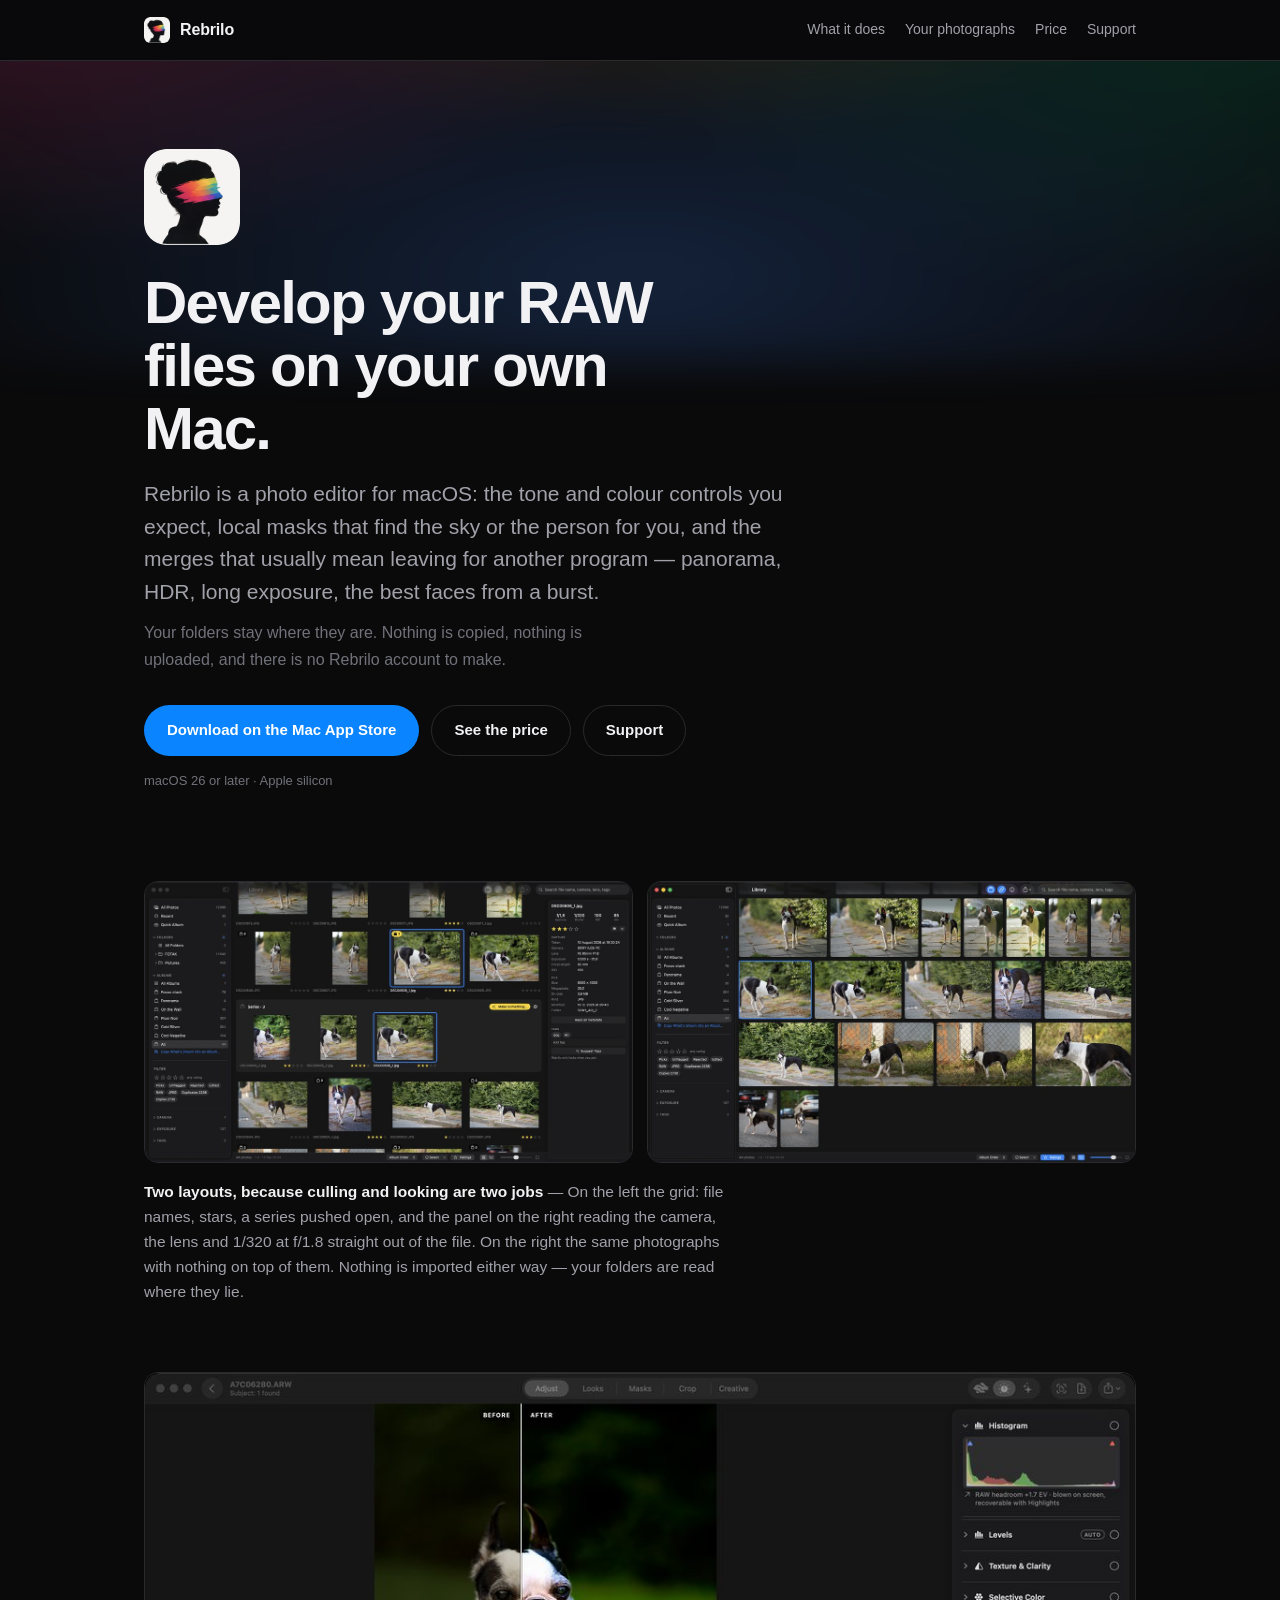
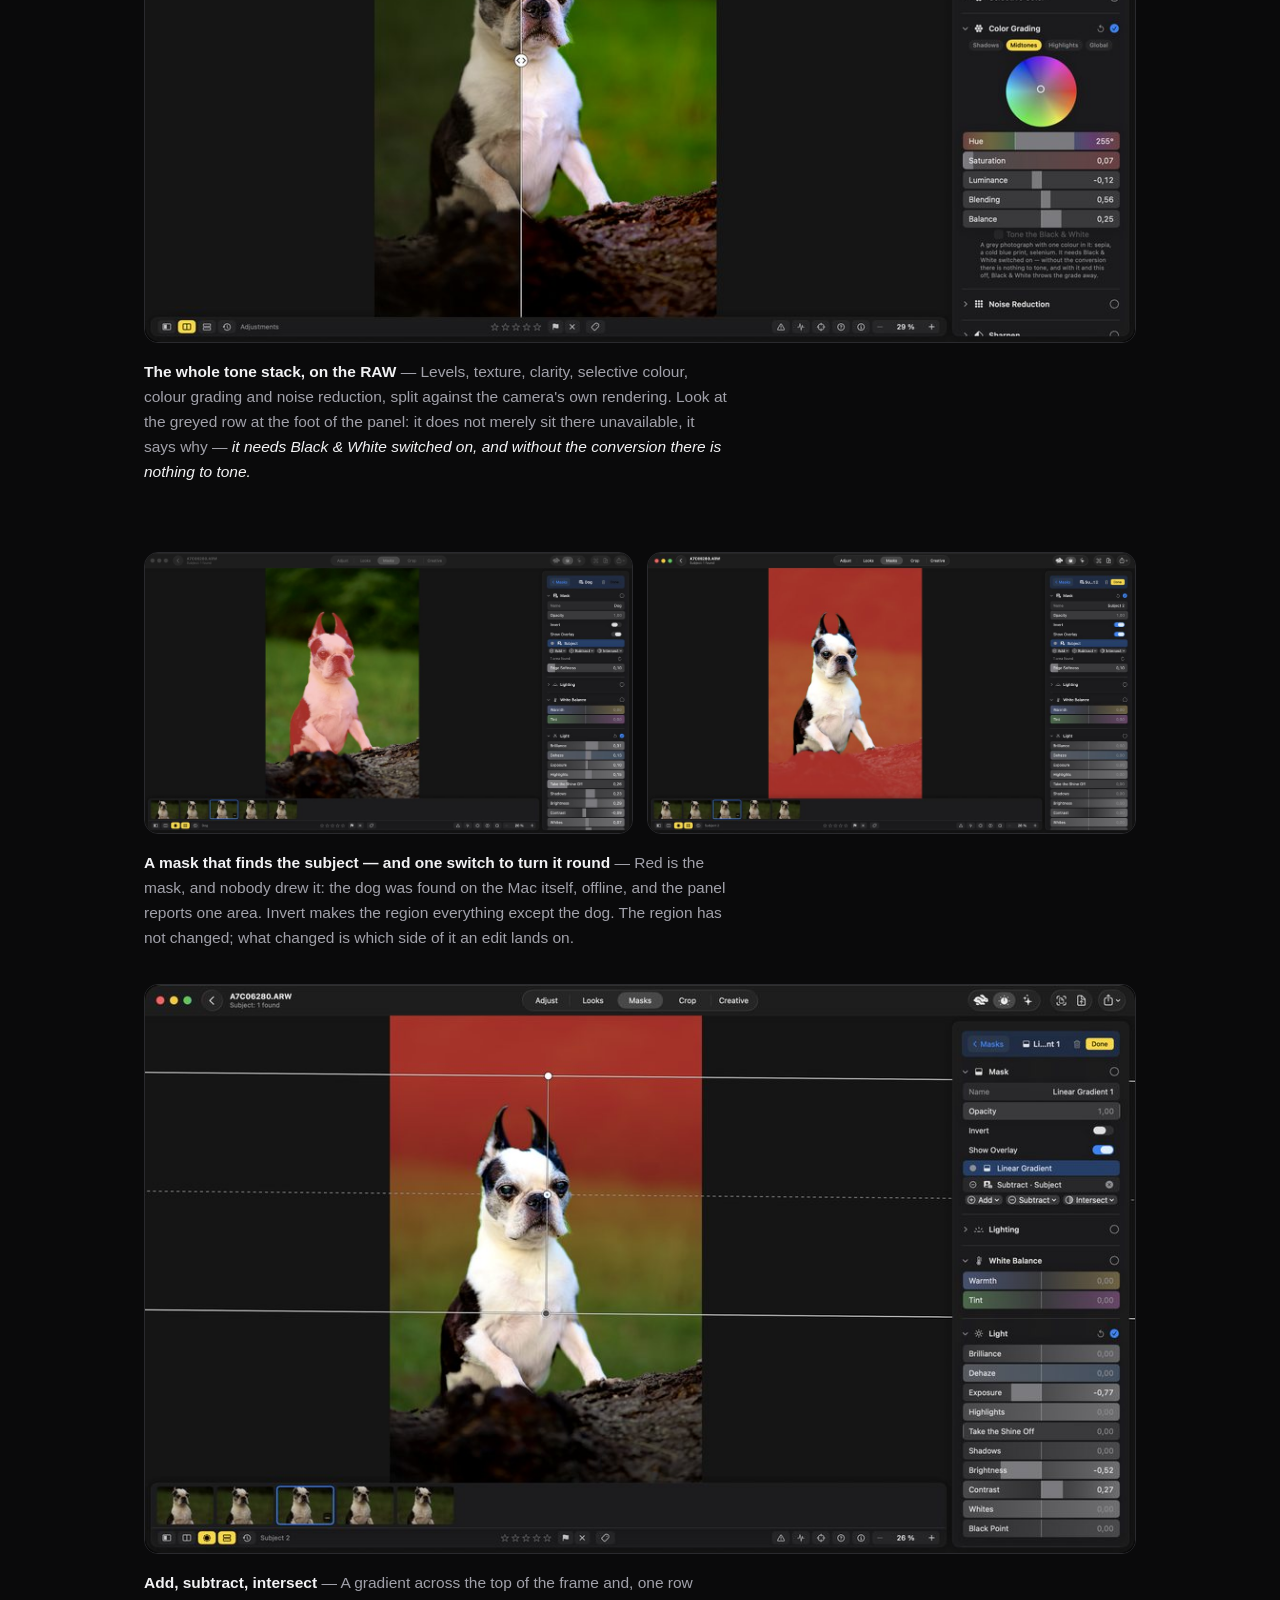
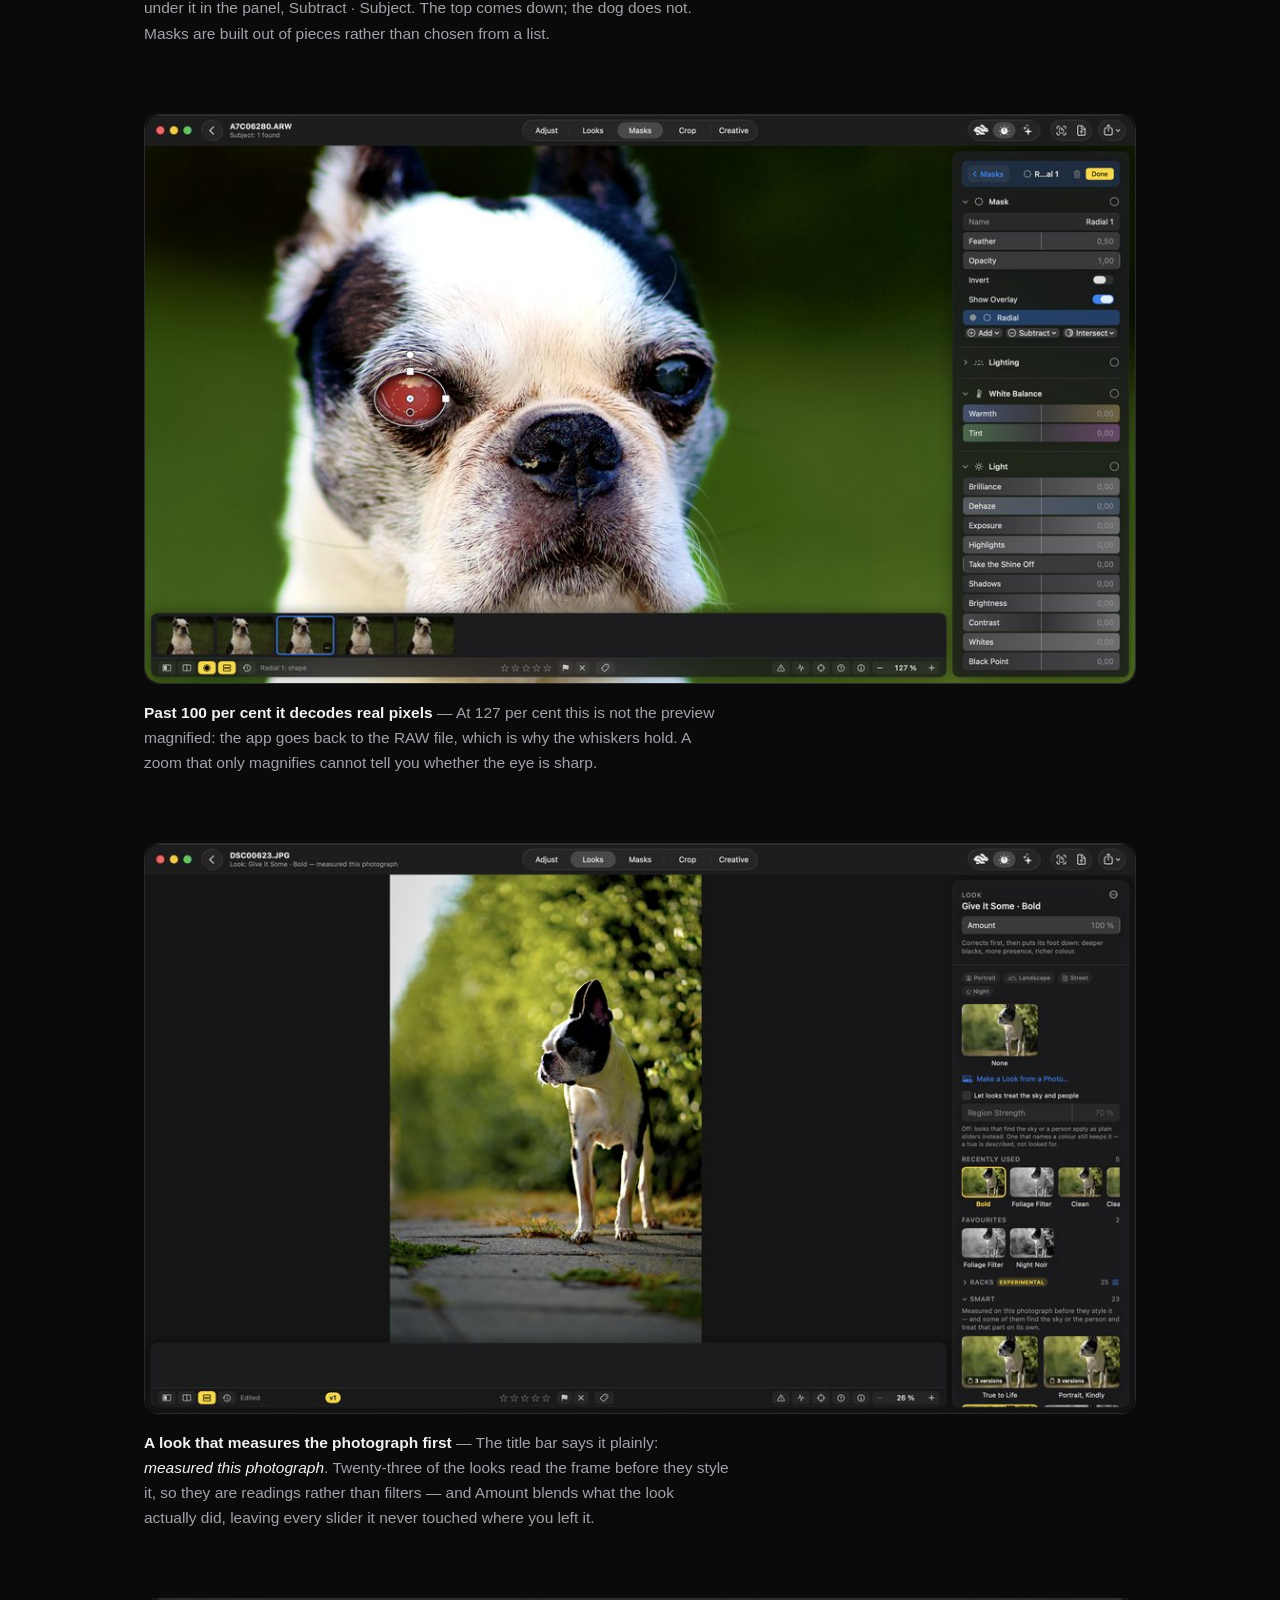
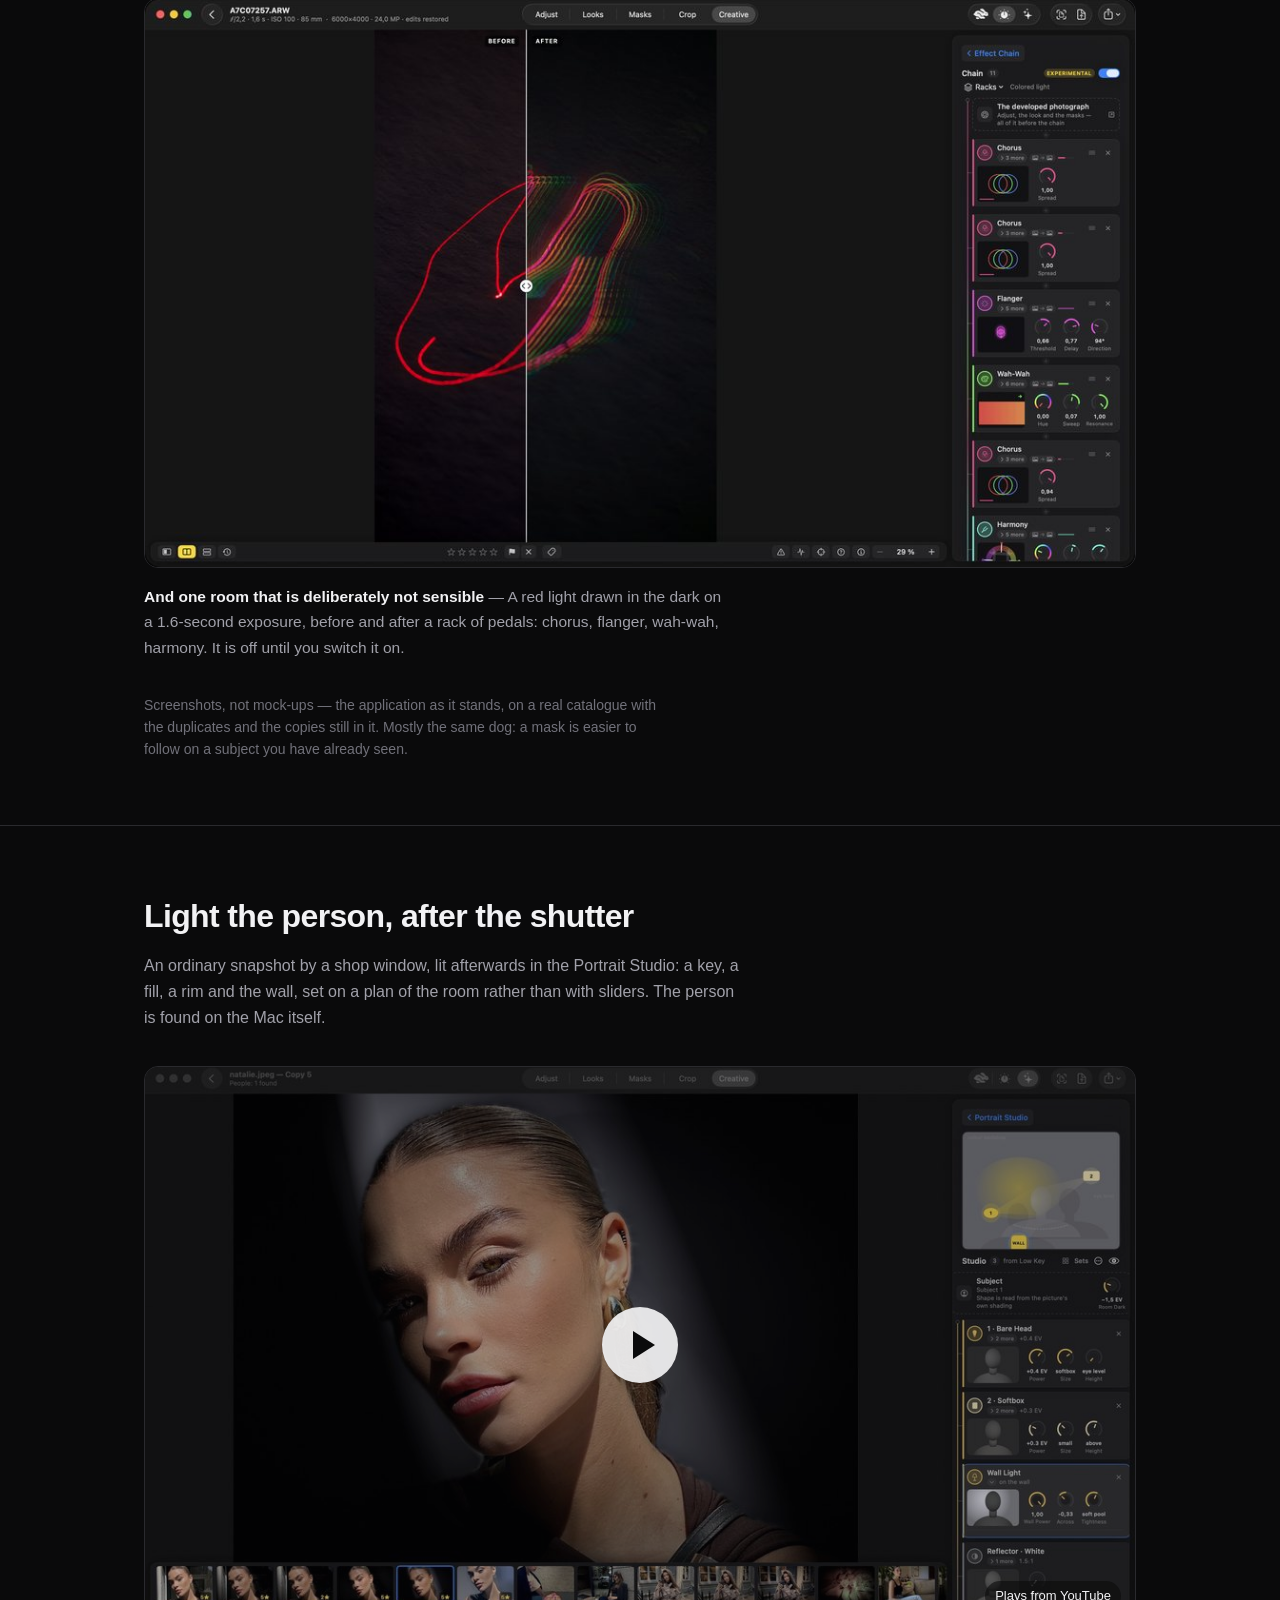
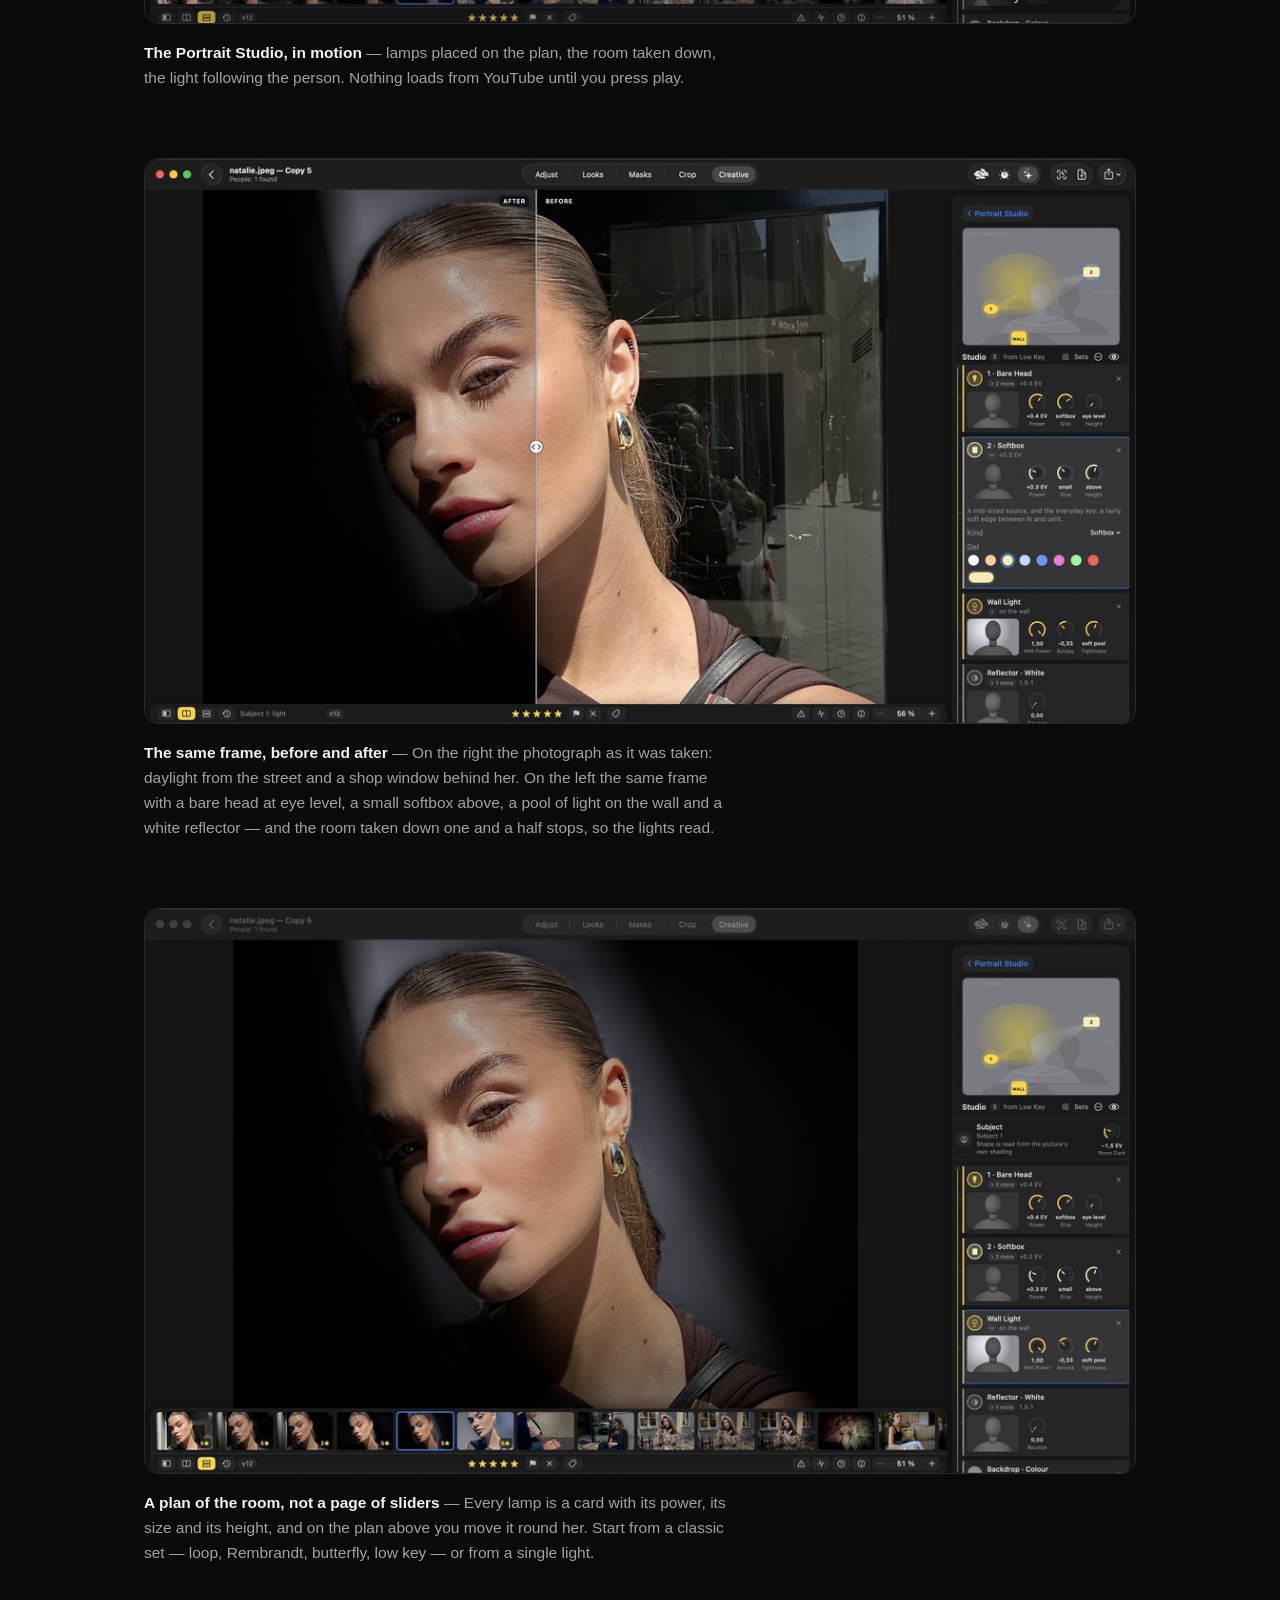
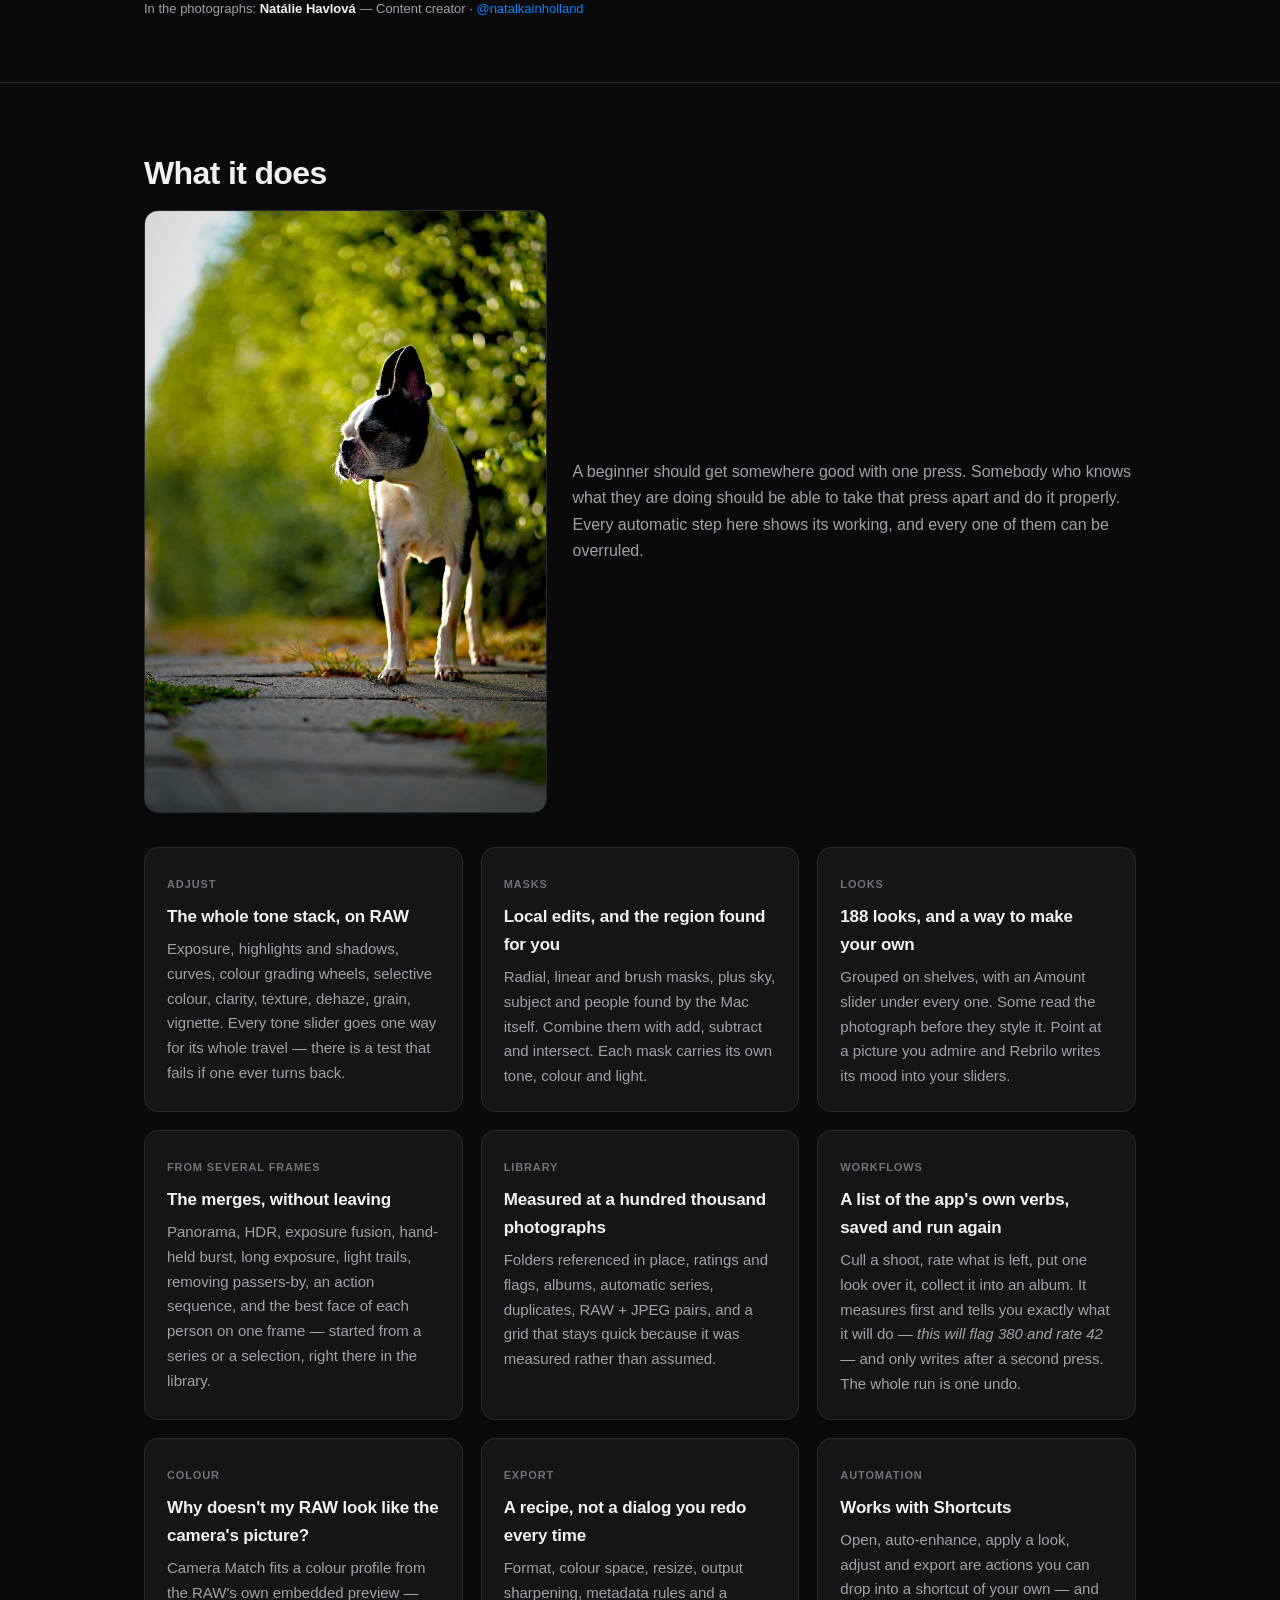
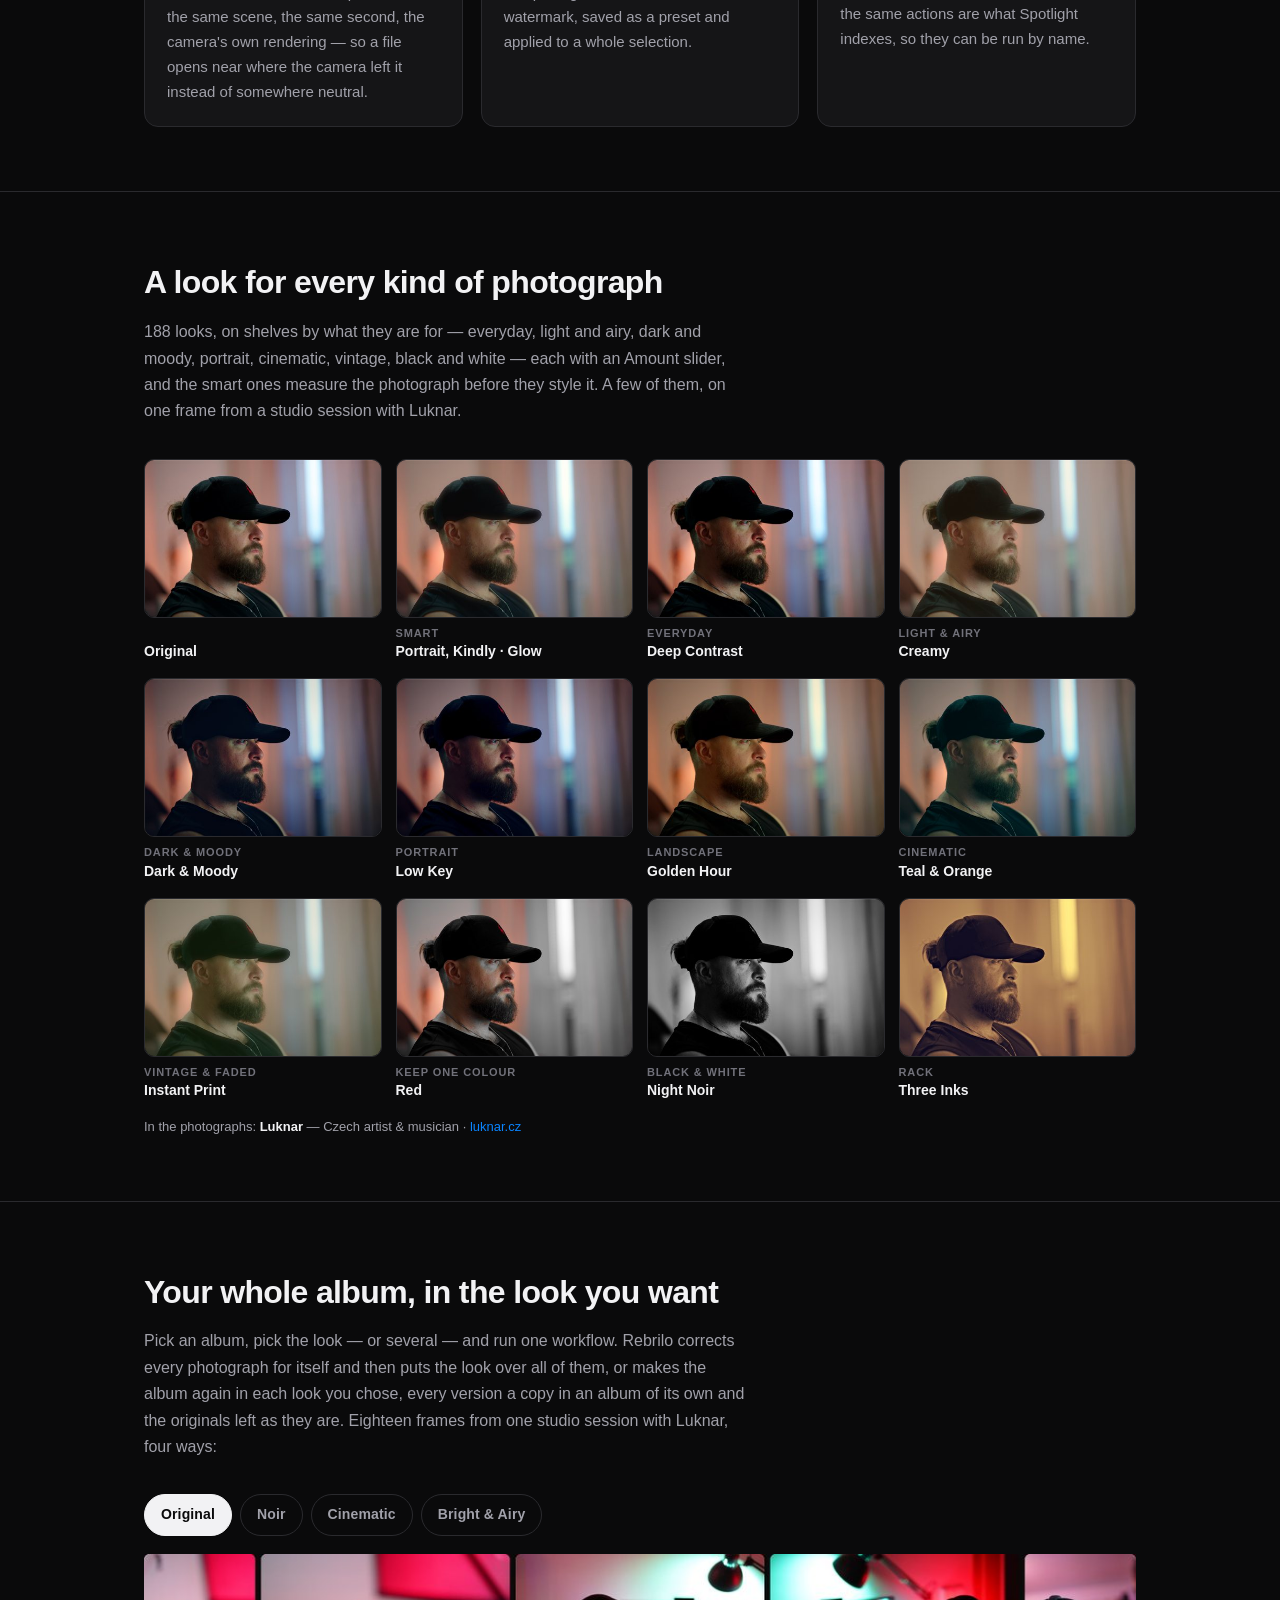
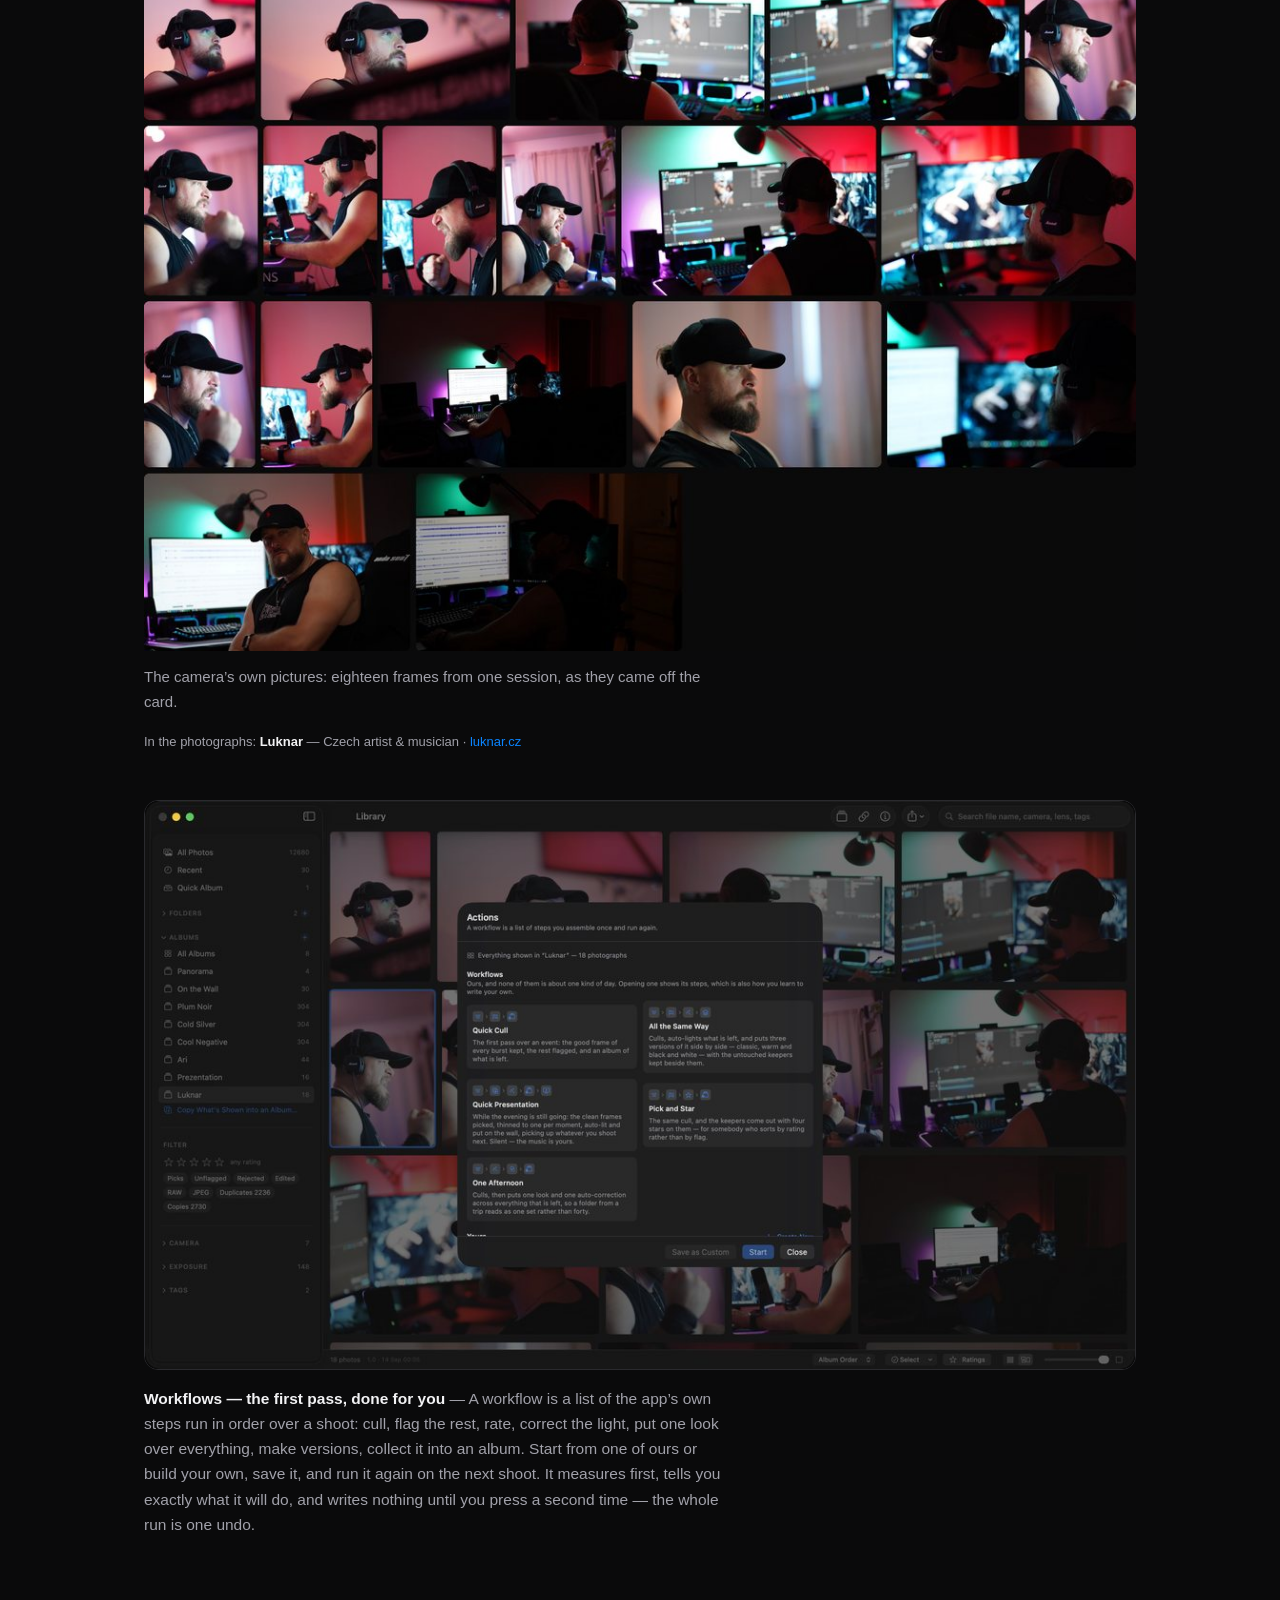
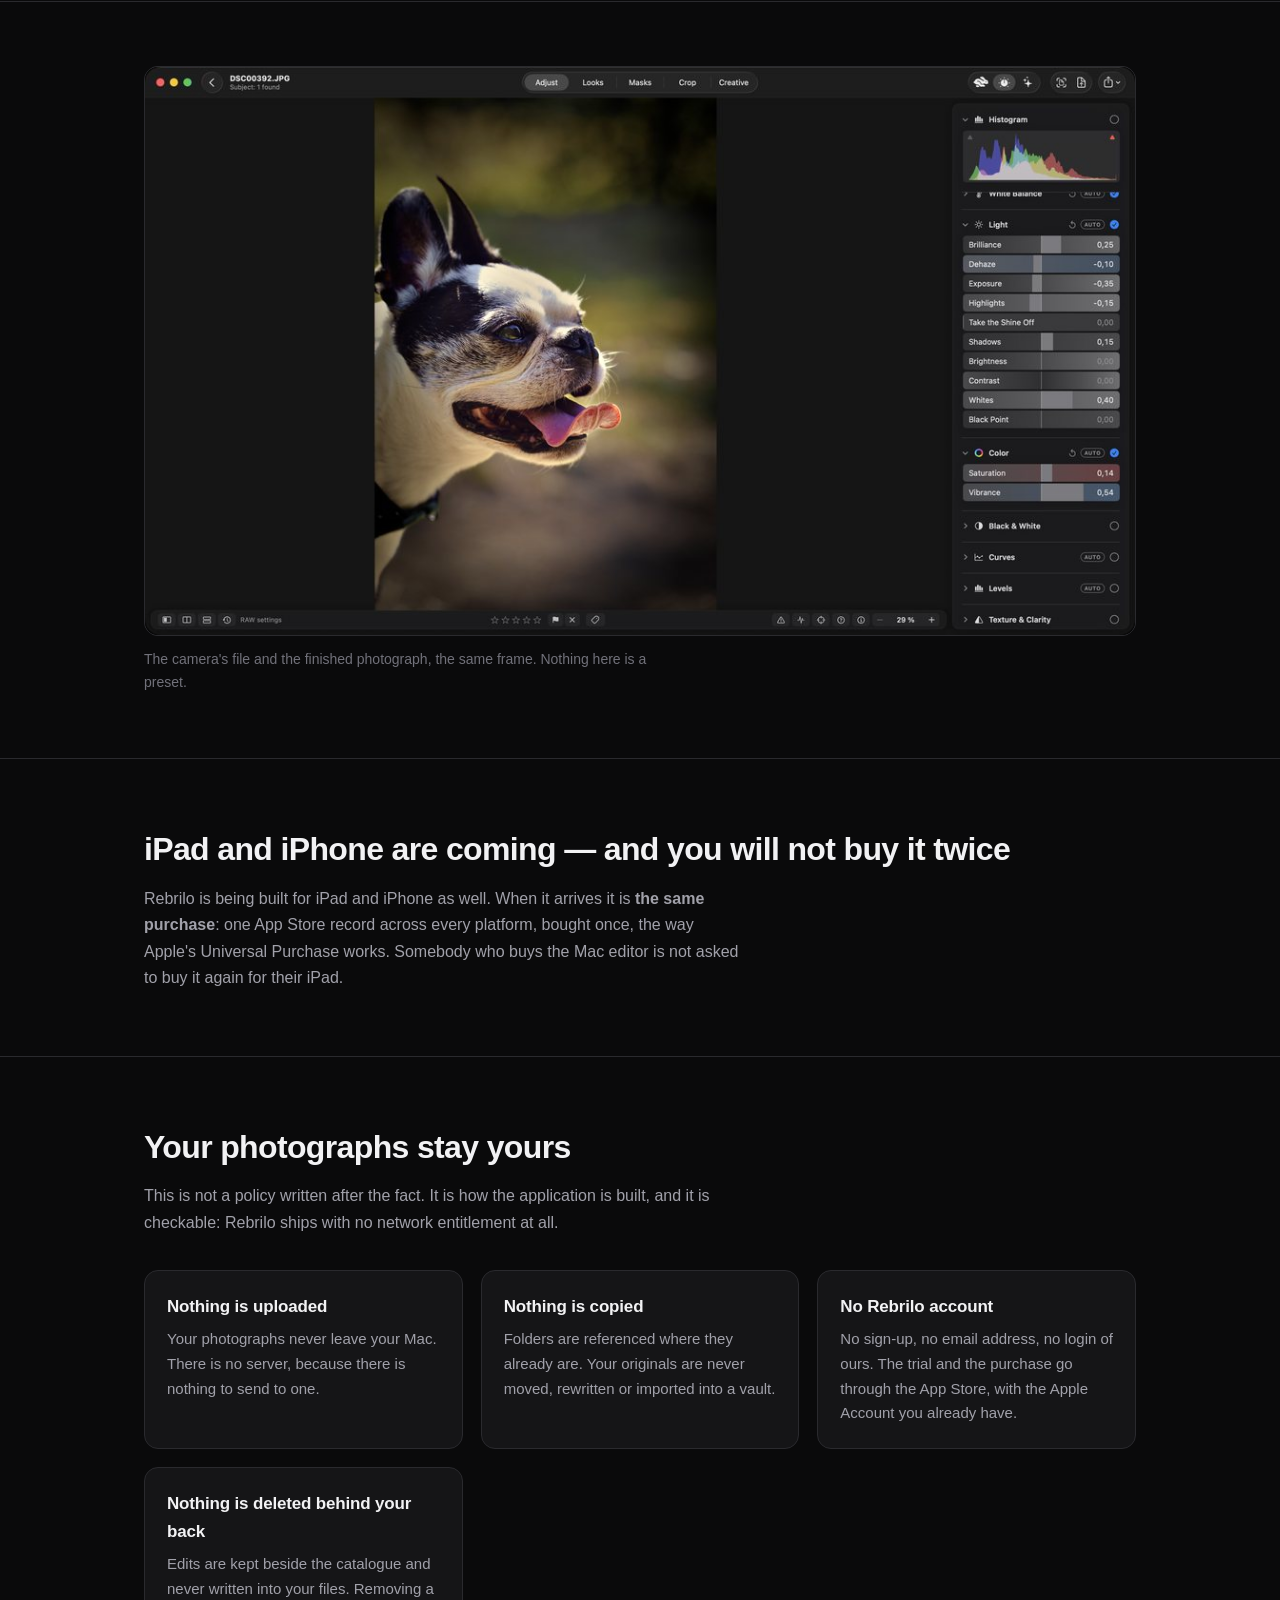
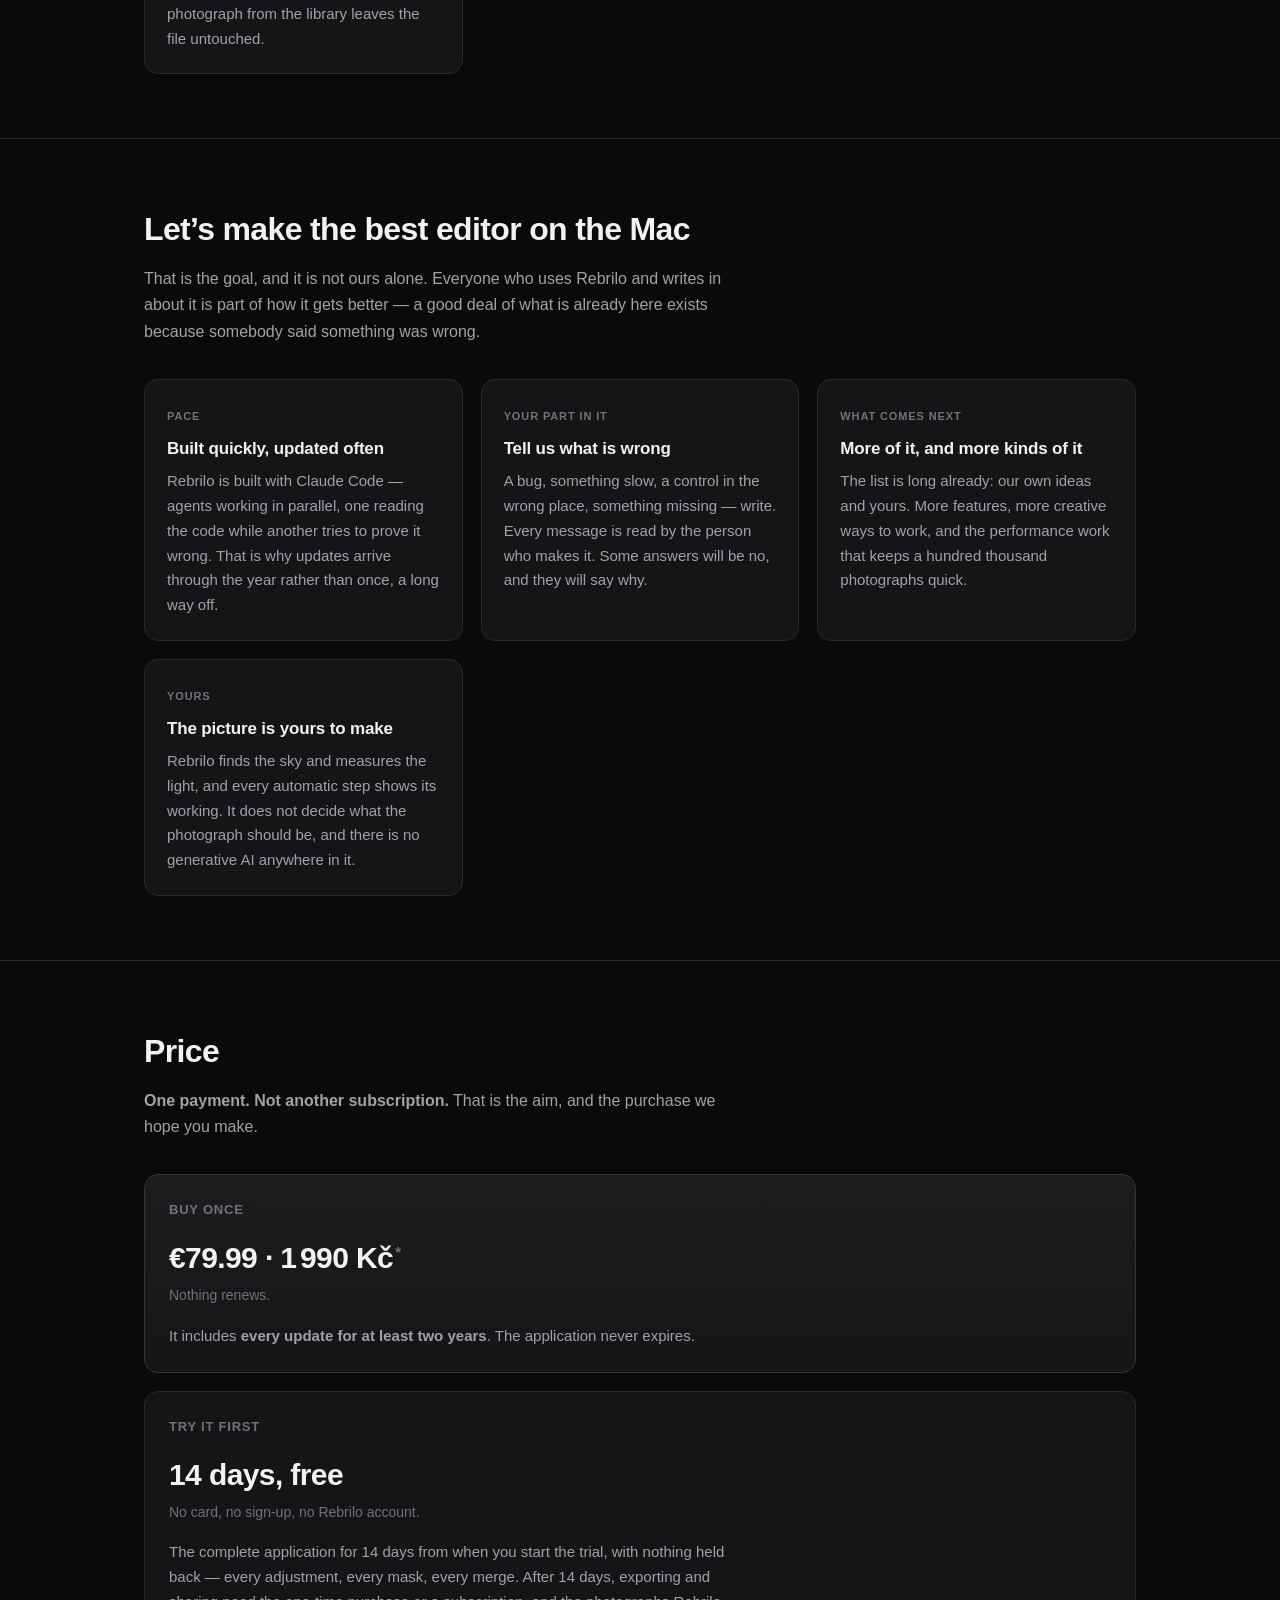
==== commit 71fb3168: "The Portrait Studio film, played from YouTube only when pressed The studio section carries the film " ====
--- a/index.html
+++ b/index.html
@@ -270,6 +270,23 @@
       </p>
 
       <figure class="feat">
+        <div class="video" id="studio-film">
+          <button type="button" class="video-play" data-video="OYWsWaHTYBc"
+                  aria-label="Play the Portrait Studio film. It loads from YouTube when you press play.">
+            <img src="assets/shot-natalie-studio-2080.jpg"
+                 srcset="assets/shot-natalie-studio-1040.jpg 1040w, assets/shot-natalie-studio-2080.jpg 2080w"
+                 sizes="(max-width: 1088px) 100vw, 1040px"
+                 width="2080" height="1184" loading="lazy" alt="">
+            <span class="video-icon" aria-hidden="true"></span>
+            <span class="video-note">Plays from YouTube</span>
+          </button>
+          <noscript><a href="https://youtu.be/OYWsWaHTYBc">Watch the Portrait Studio on YouTube</a></noscript>
+        </div>
+        <figcaption><b>The Portrait Studio, in motion</b> — lamps placed on the plan, the room taken down, the
+          light following the person. Nothing loads from YouTube until you press play.</figcaption>
+      </figure>
+
+      <figure class="feat">
         <img src="assets/shot-natalie-split-2080.jpg"
              srcset="assets/shot-natalie-split-1040.jpg 1040w, assets/shot-natalie-split-2080.jpg 2080w"
              sizes="(max-width: 1088px) 100vw, 1040px"
@@ -816,6 +833,19 @@
 
 <script>
   document.getElementById("year").textContent = new Date().getFullYear();
+  // The film loads from YouTube only when it is asked for: until then the page fetches nothing from another domain
+  // (privacy.html says so). youtube-nocookie.com is YouTube's privacy-enhanced embed.
+  document.querySelectorAll(".video-play").forEach(function (button) {
+    button.addEventListener("click", function () {
+      var frame = document.createElement("iframe");
+      frame.src = "https://www.youtube-nocookie.com/embed/" + button.dataset.video + "?autoplay=1&rel=0";
+      frame.title = "Rebrilo — the Portrait Studio";
+      frame.allow = "autoplay; encrypted-media; picture-in-picture; fullscreen";
+      frame.allowFullscreen = true;
+      frame.setAttribute("referrerpolicy", "strict-origin-when-cross-origin");
+      button.replaceWith(frame);
+    });
+  });
 
 </script>
 </body>
--- a/style.css
+++ b/style.css
@@ -226,3 +226,20 @@
 @media (prefers-reduced-motion: no-preference) {
   html { scroll-behavior: smooth; }
 }
+
+/* The film: our own still with a play mark; the YouTube player replaces it only when pressed. */
+.video { position: relative; aspect-ratio: 16 / 9; border: 1px solid var(--line); border-radius: var(--radius);
+  overflow: hidden; background: var(--panel); }
+.video-play { all: unset; position: absolute; inset: 0; cursor: pointer; display: block; }
+.video-play img { width: 100%; height: 100%; object-fit: cover; display: block; border: 0; border-radius: 0; }
+.video-play::after { content: ""; position: absolute; inset: 0; background: rgba(10, 10, 11, .28); transition: background .2s; }
+.video-play:hover::after { background: rgba(10, 10, 11, .12); }
+.video-play:focus-visible { outline: 2px solid var(--accent); outline-offset: -2px; }
+.video-icon { position: absolute; z-index: 1; left: 50%; top: 50%; width: 76px; height: 76px; margin: -38px 0 0 -38px;
+  border-radius: 50%; background: rgba(242, 242, 244, .92); }
+.video-icon::before { content: ""; position: absolute; left: 31px; top: 24px; border-style: solid;
+  border-width: 14px 0 14px 22px; border-color: transparent transparent transparent var(--ground); }
+.video-note { position: absolute; z-index: 1; right: 14px; bottom: 12px; font-size: 13px; color: var(--ink);
+  background: rgba(10, 10, 11, .6); padding: 4px 10px; border-radius: 999px; }
+.video iframe { position: absolute; inset: 0; width: 100%; height: 100%; border: 0; }
+@media (prefers-reduced-motion: reduce) { .video-play::after { transition: none; } }
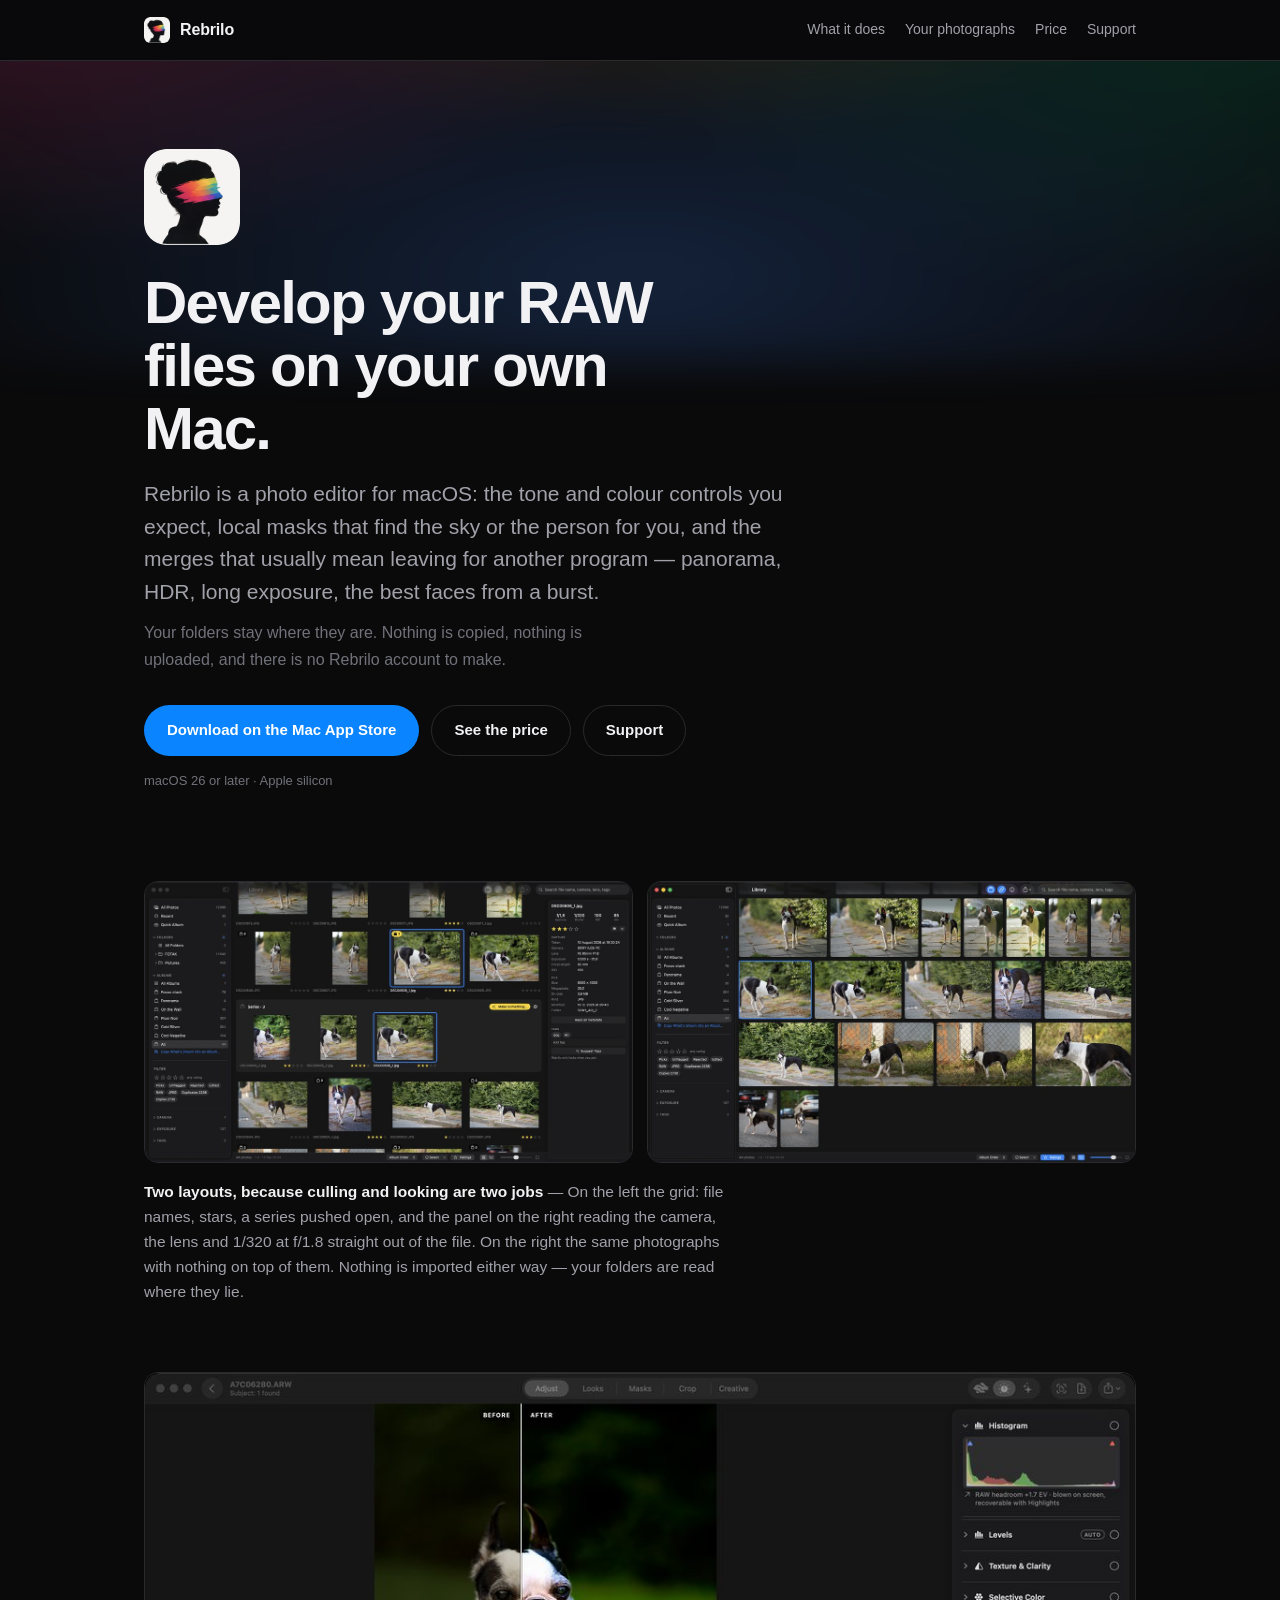
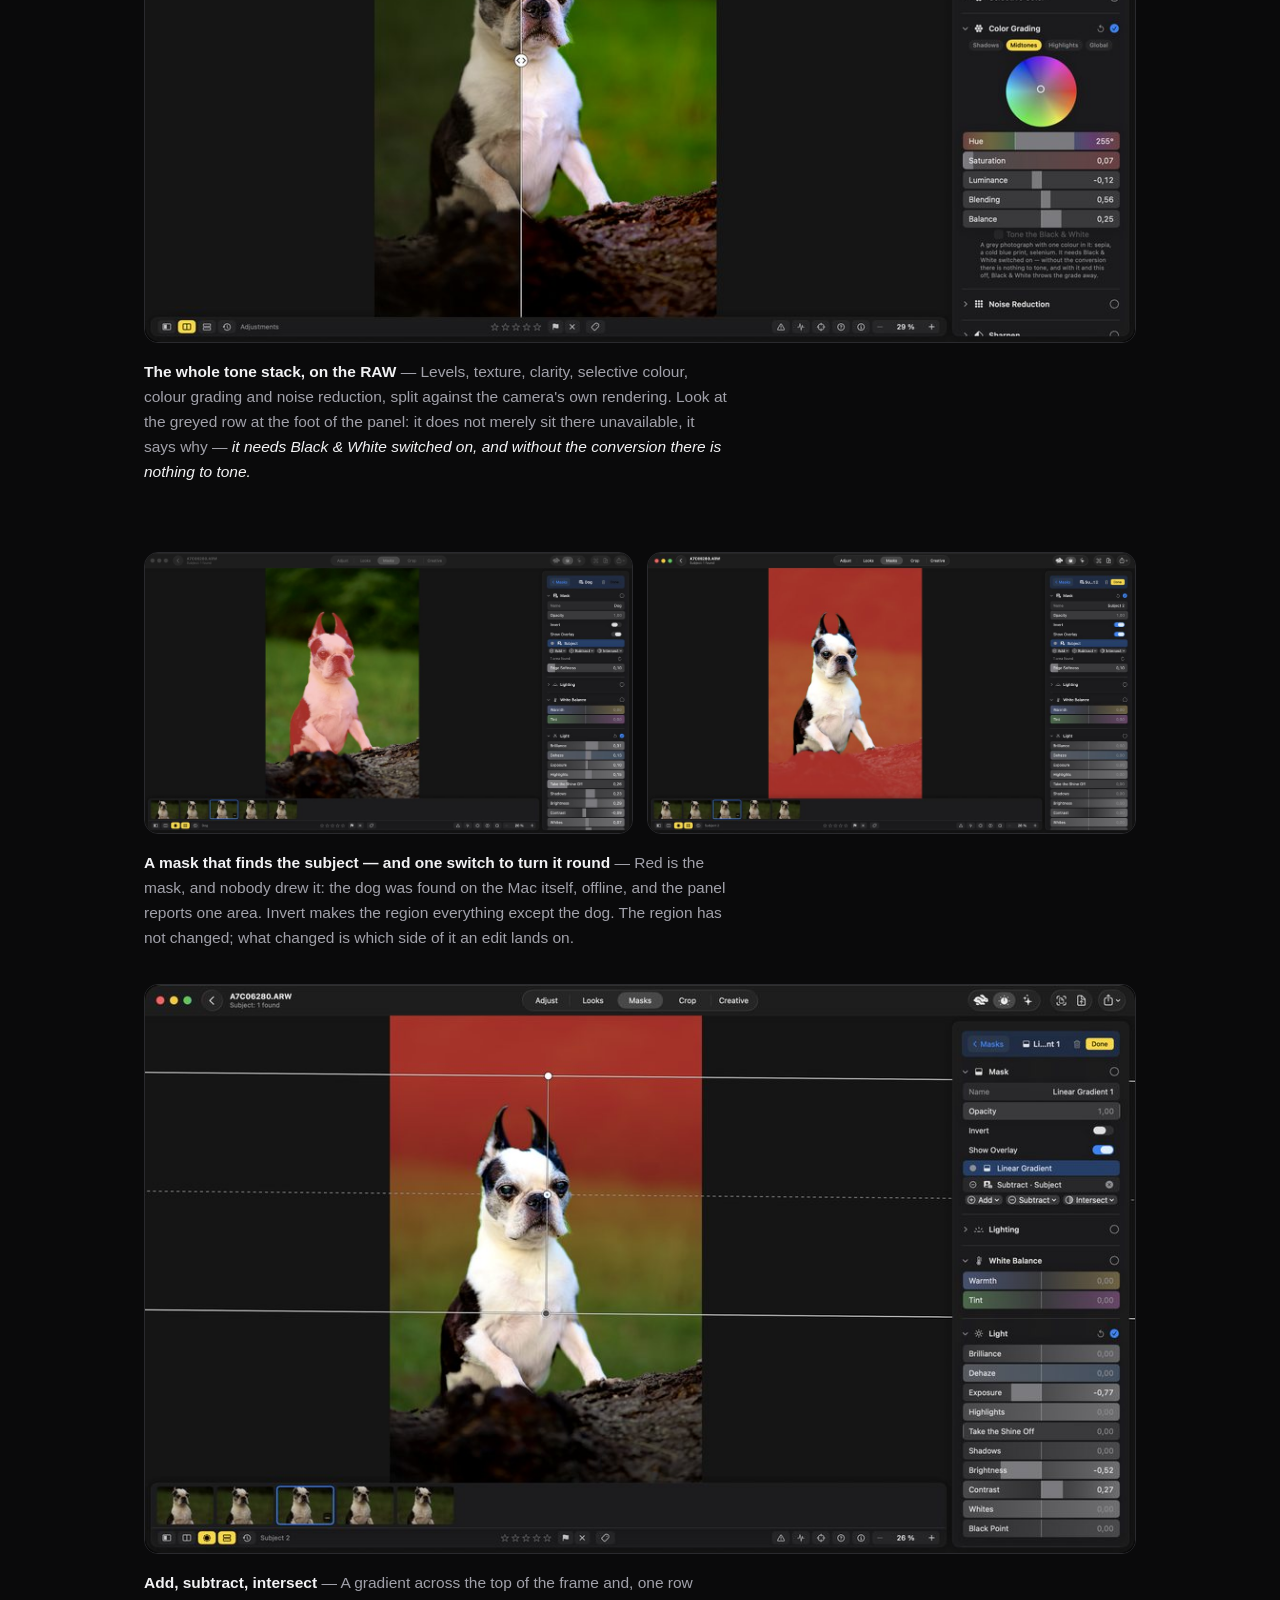
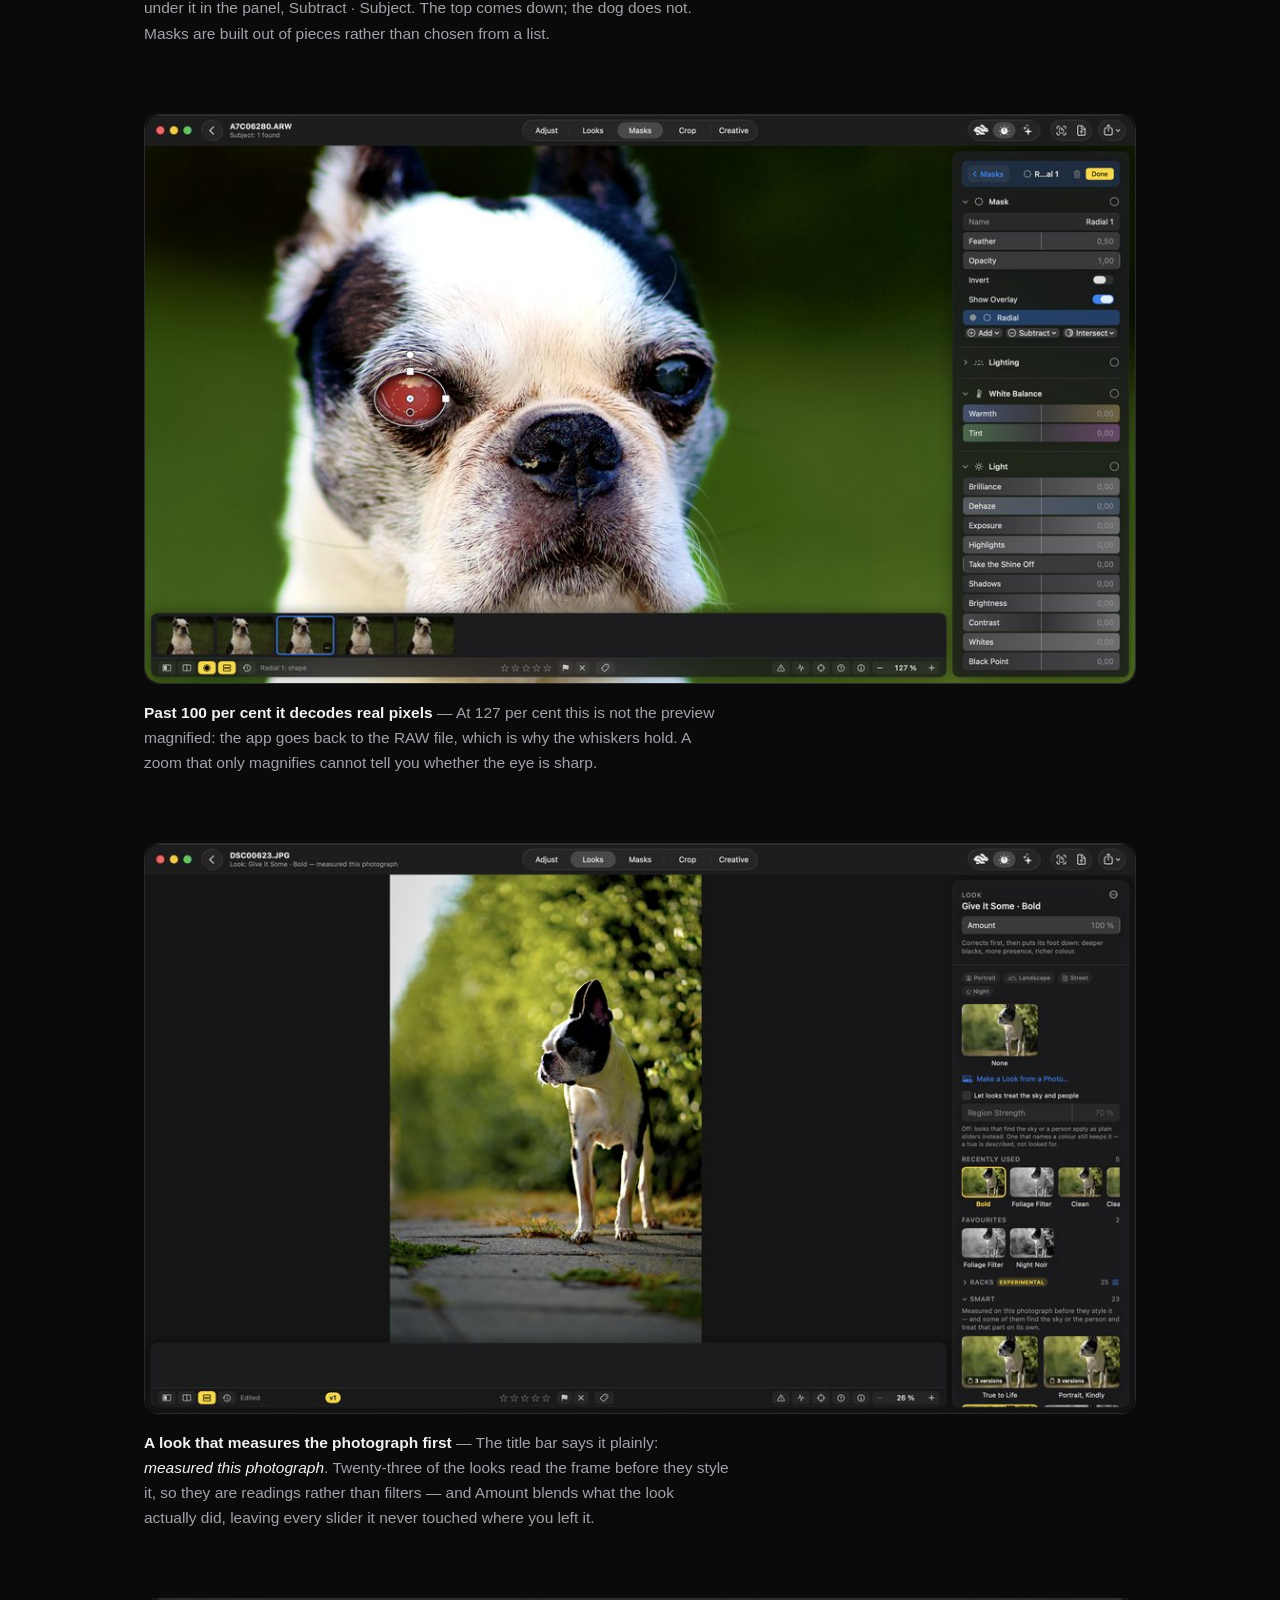
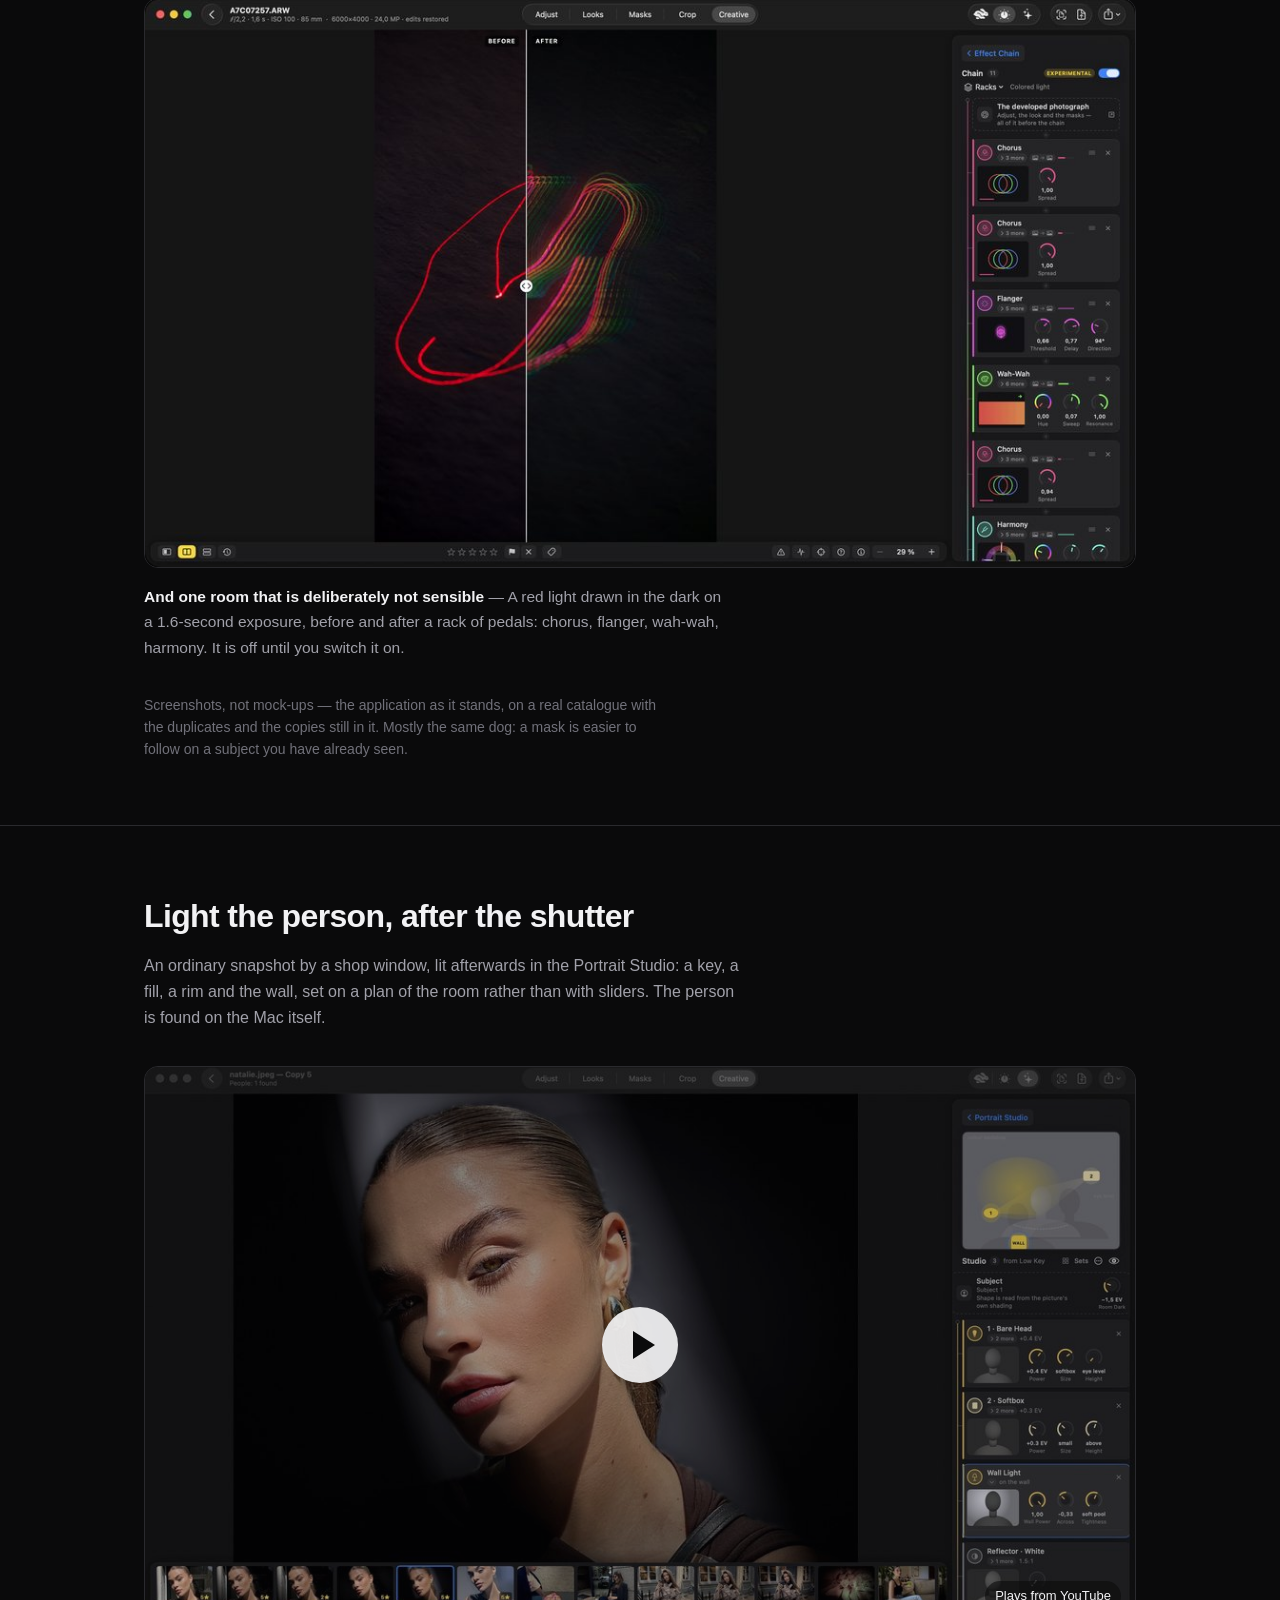
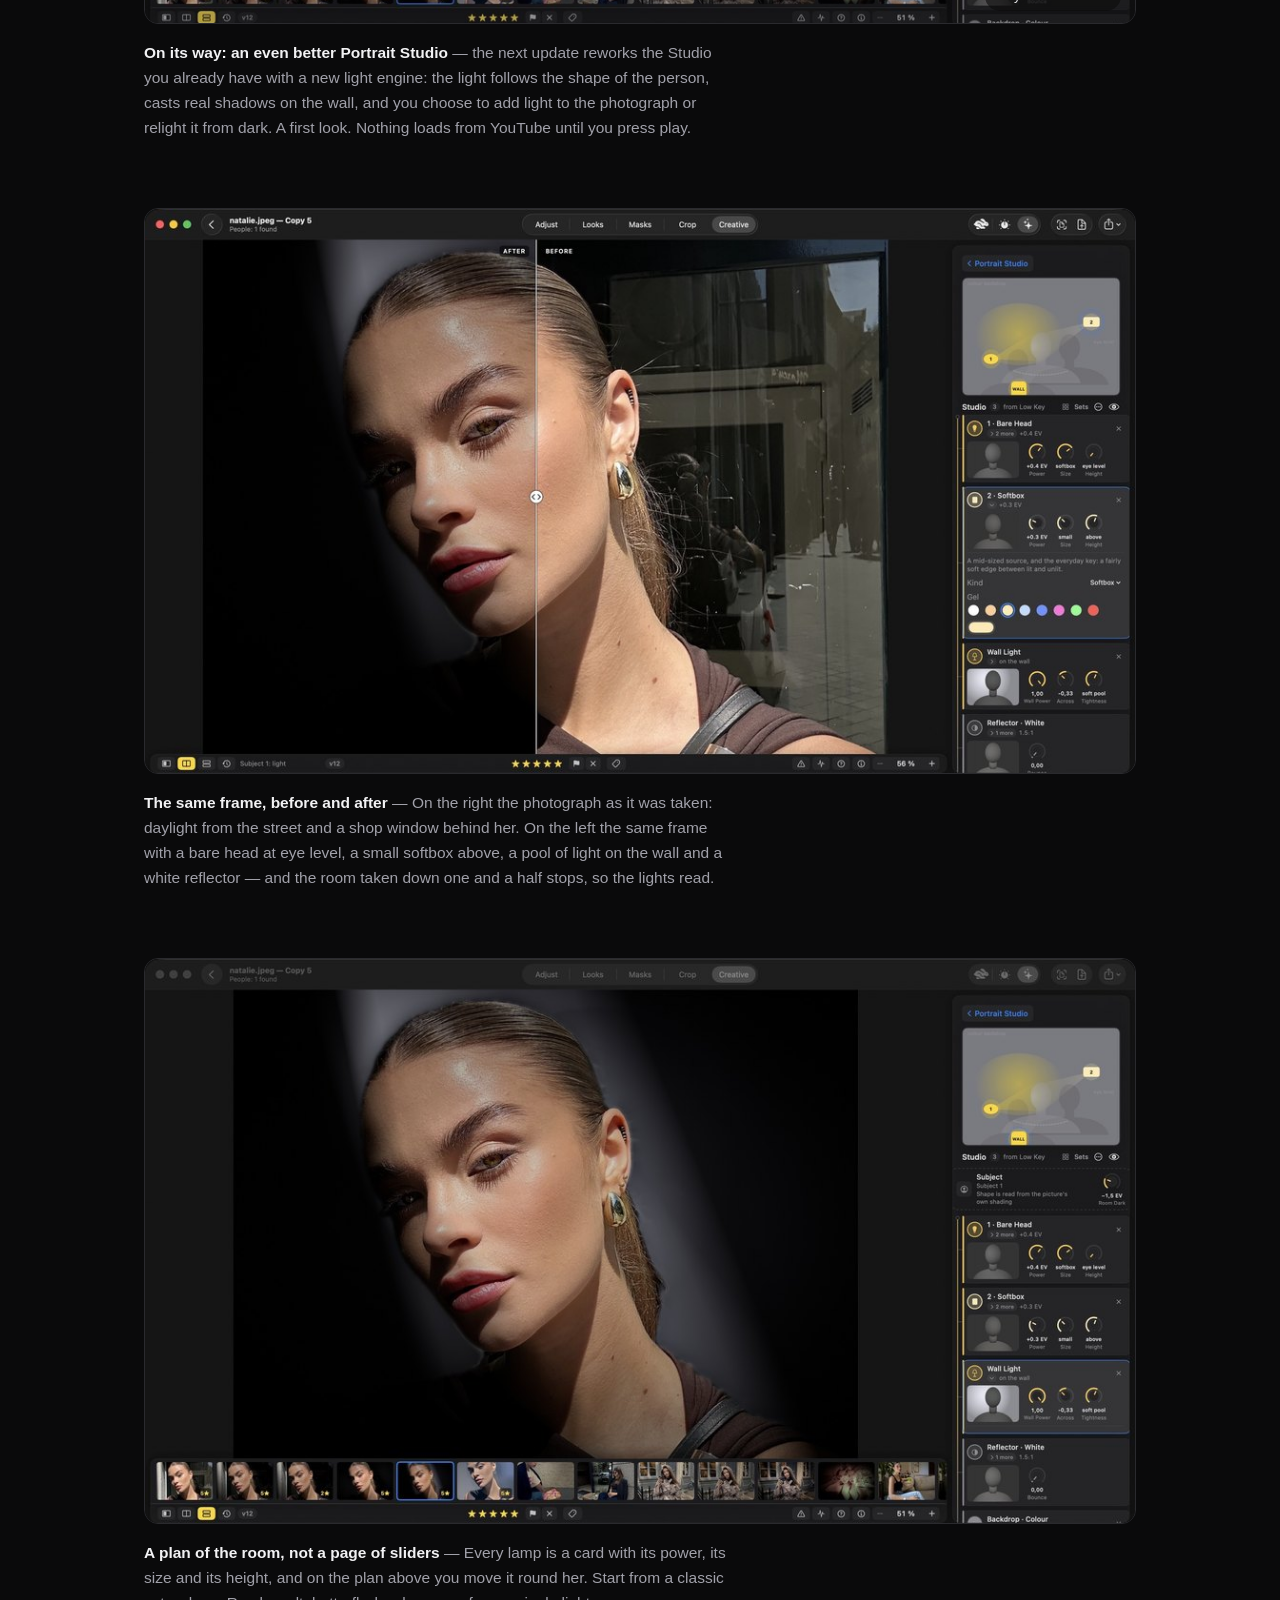
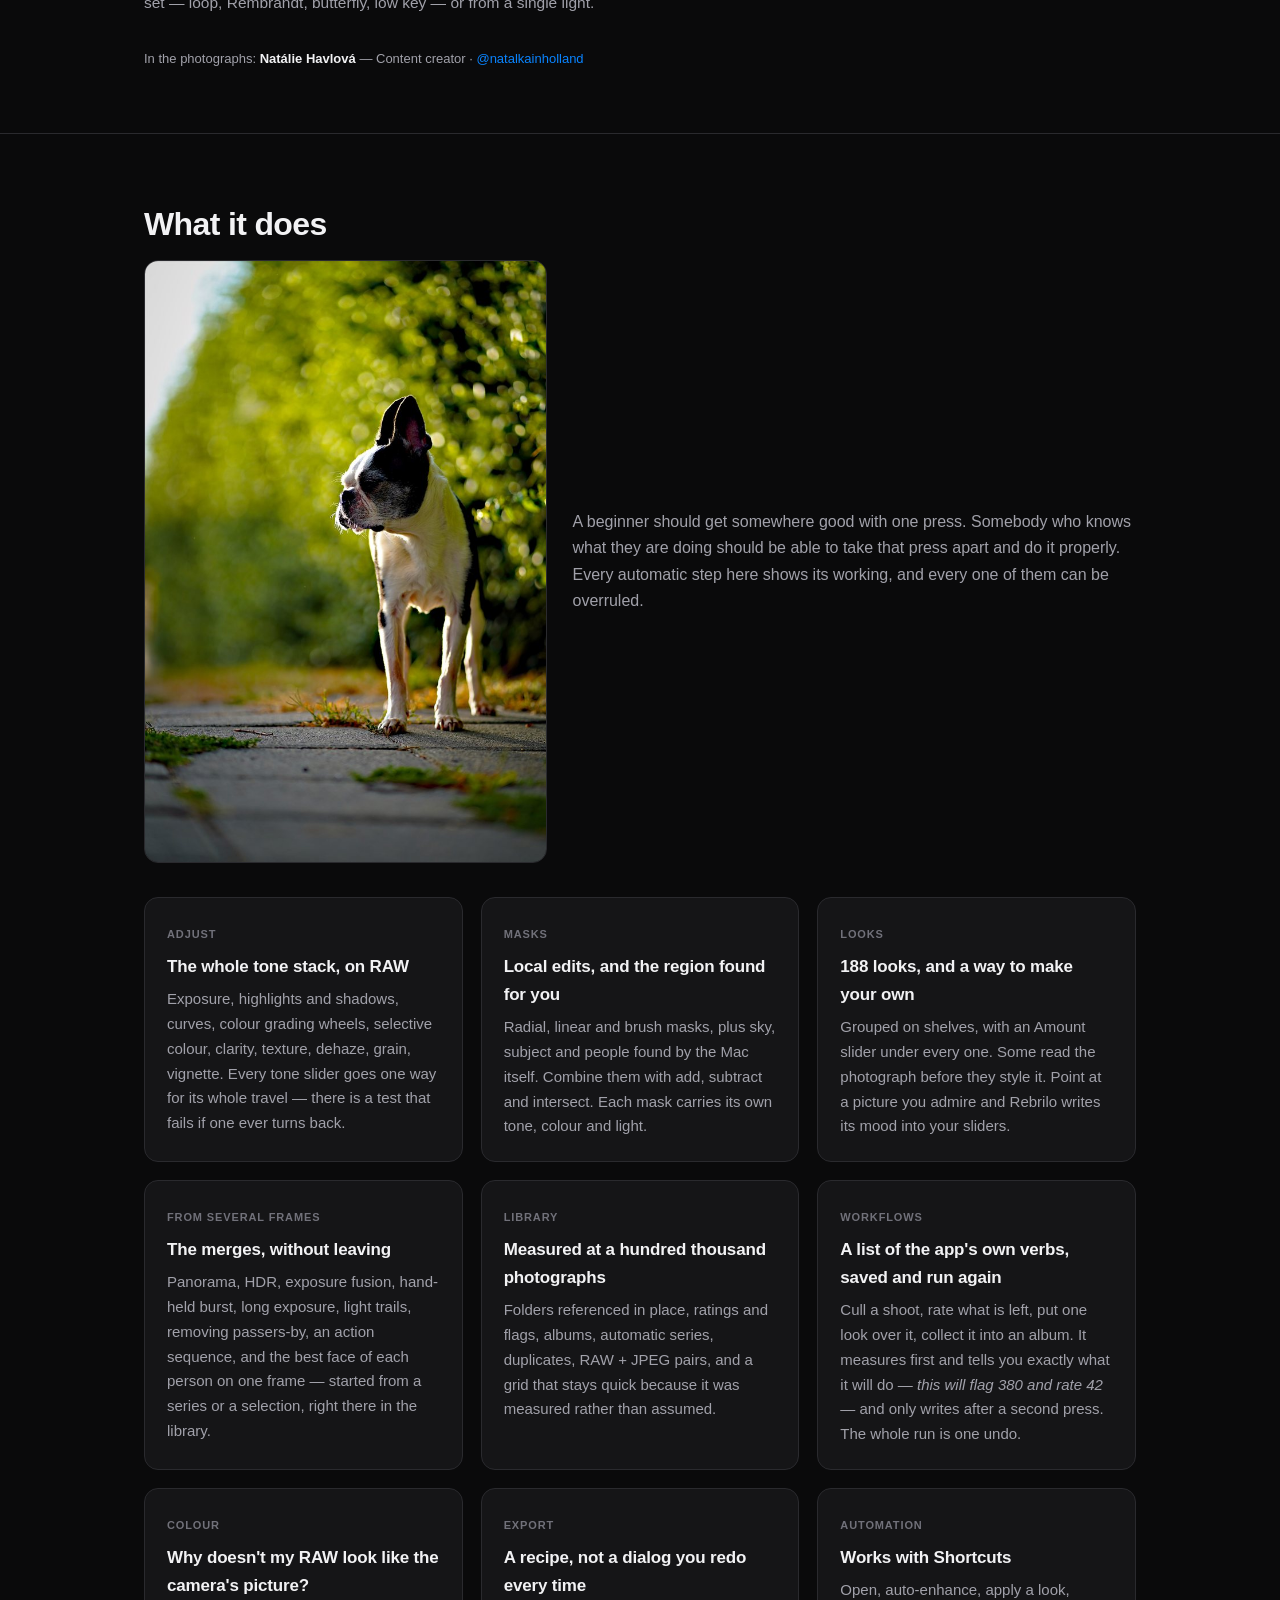
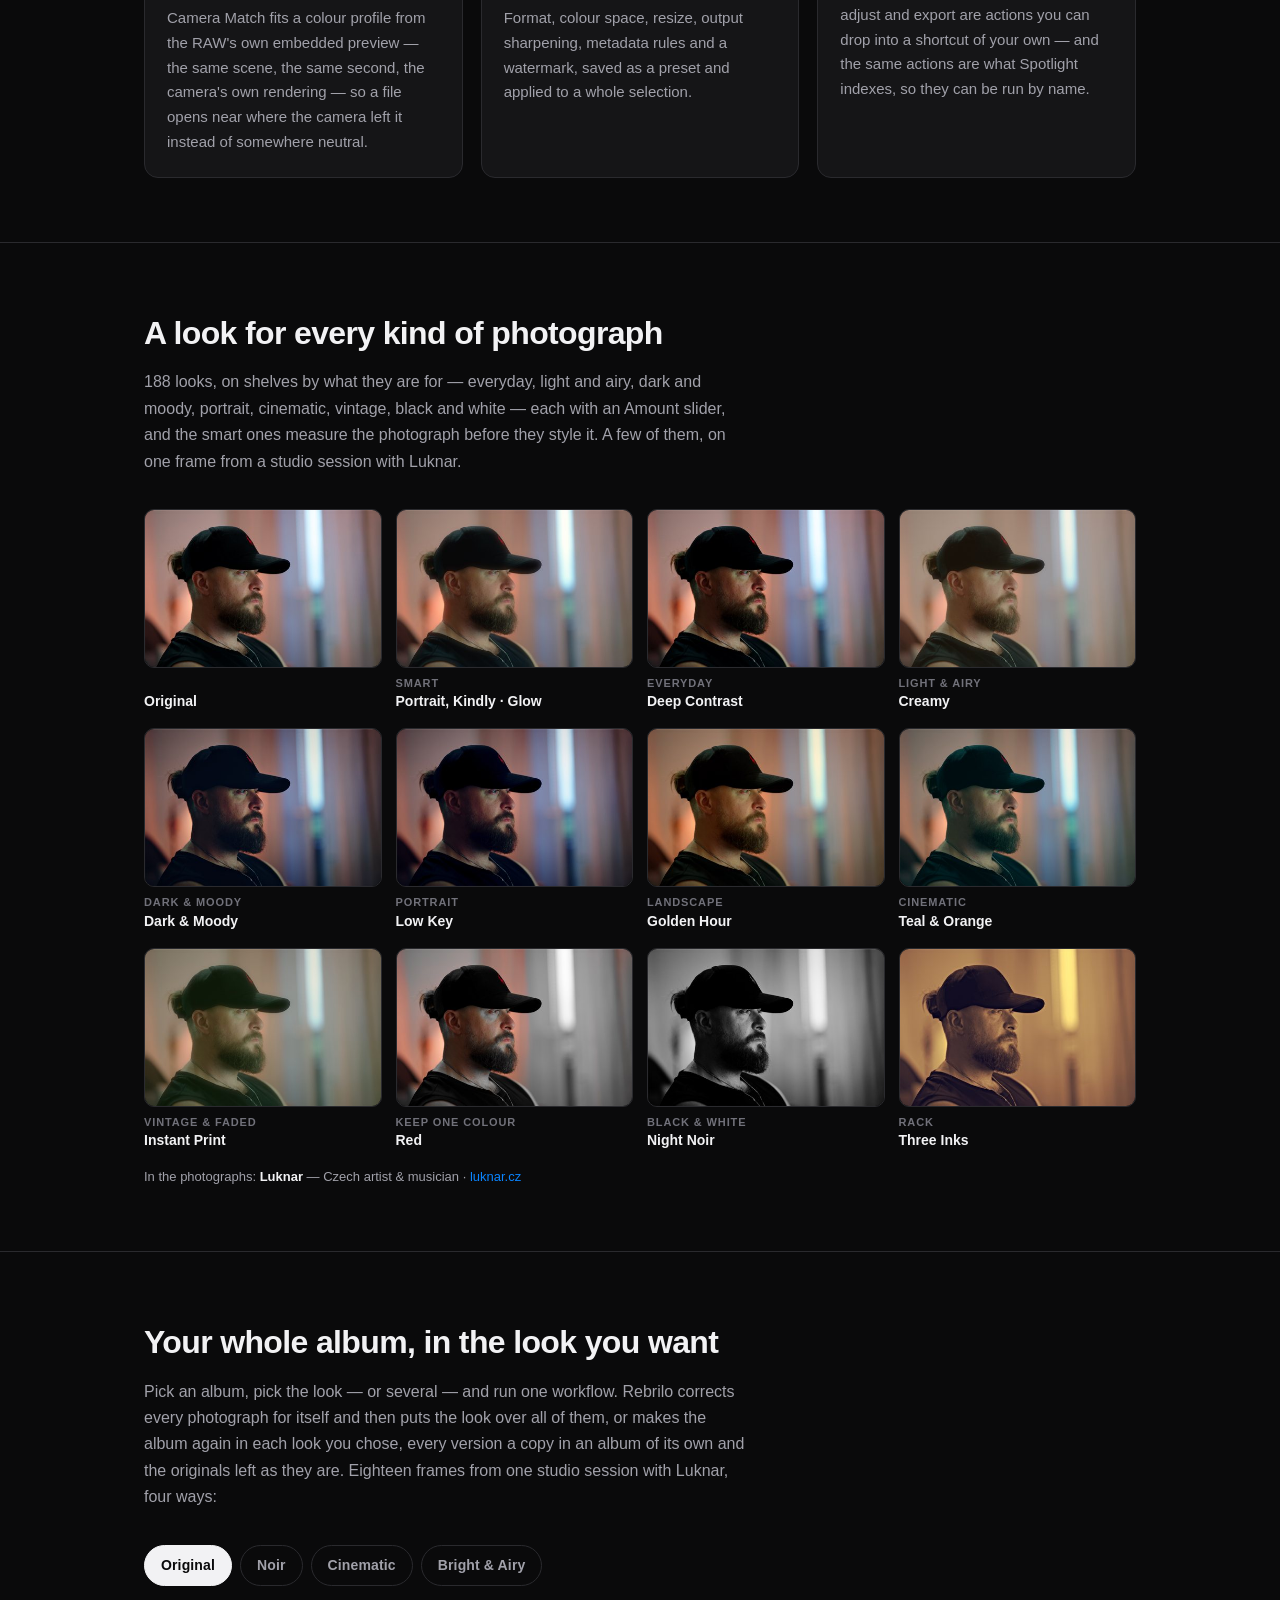
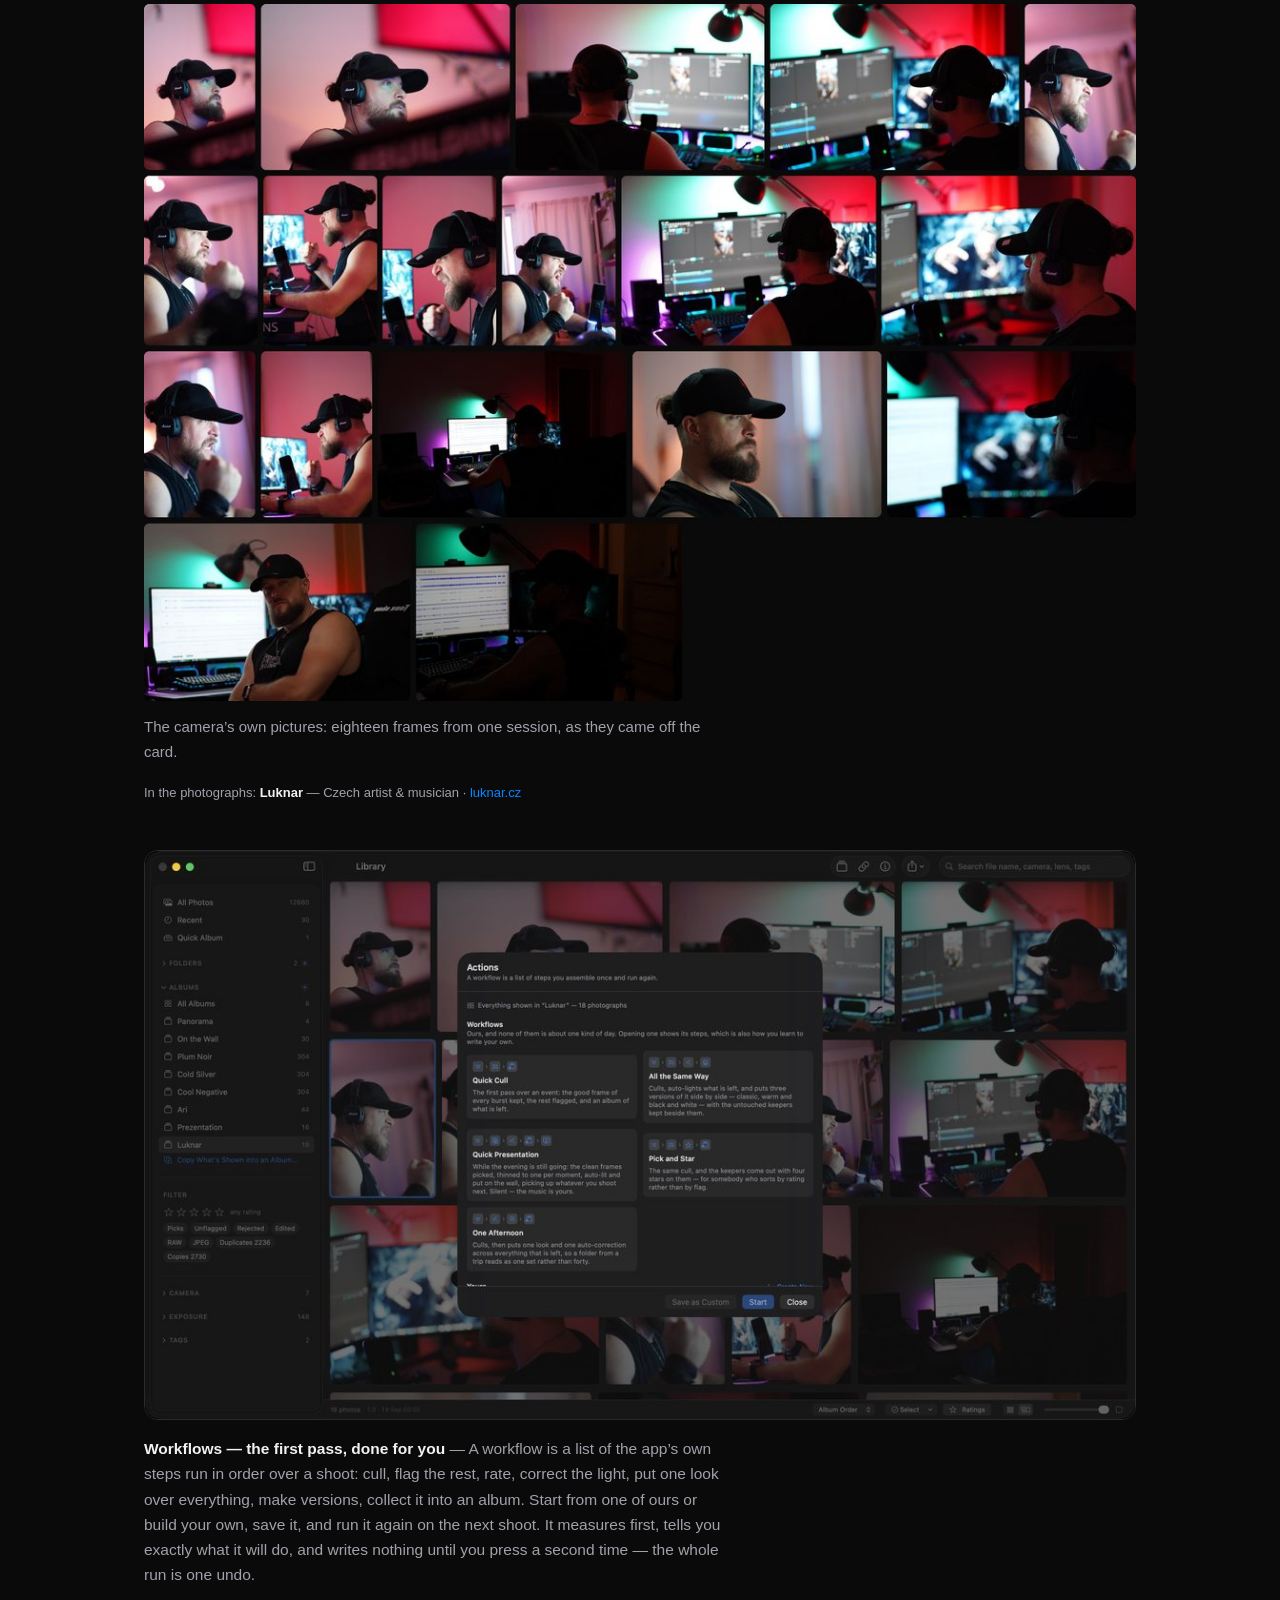
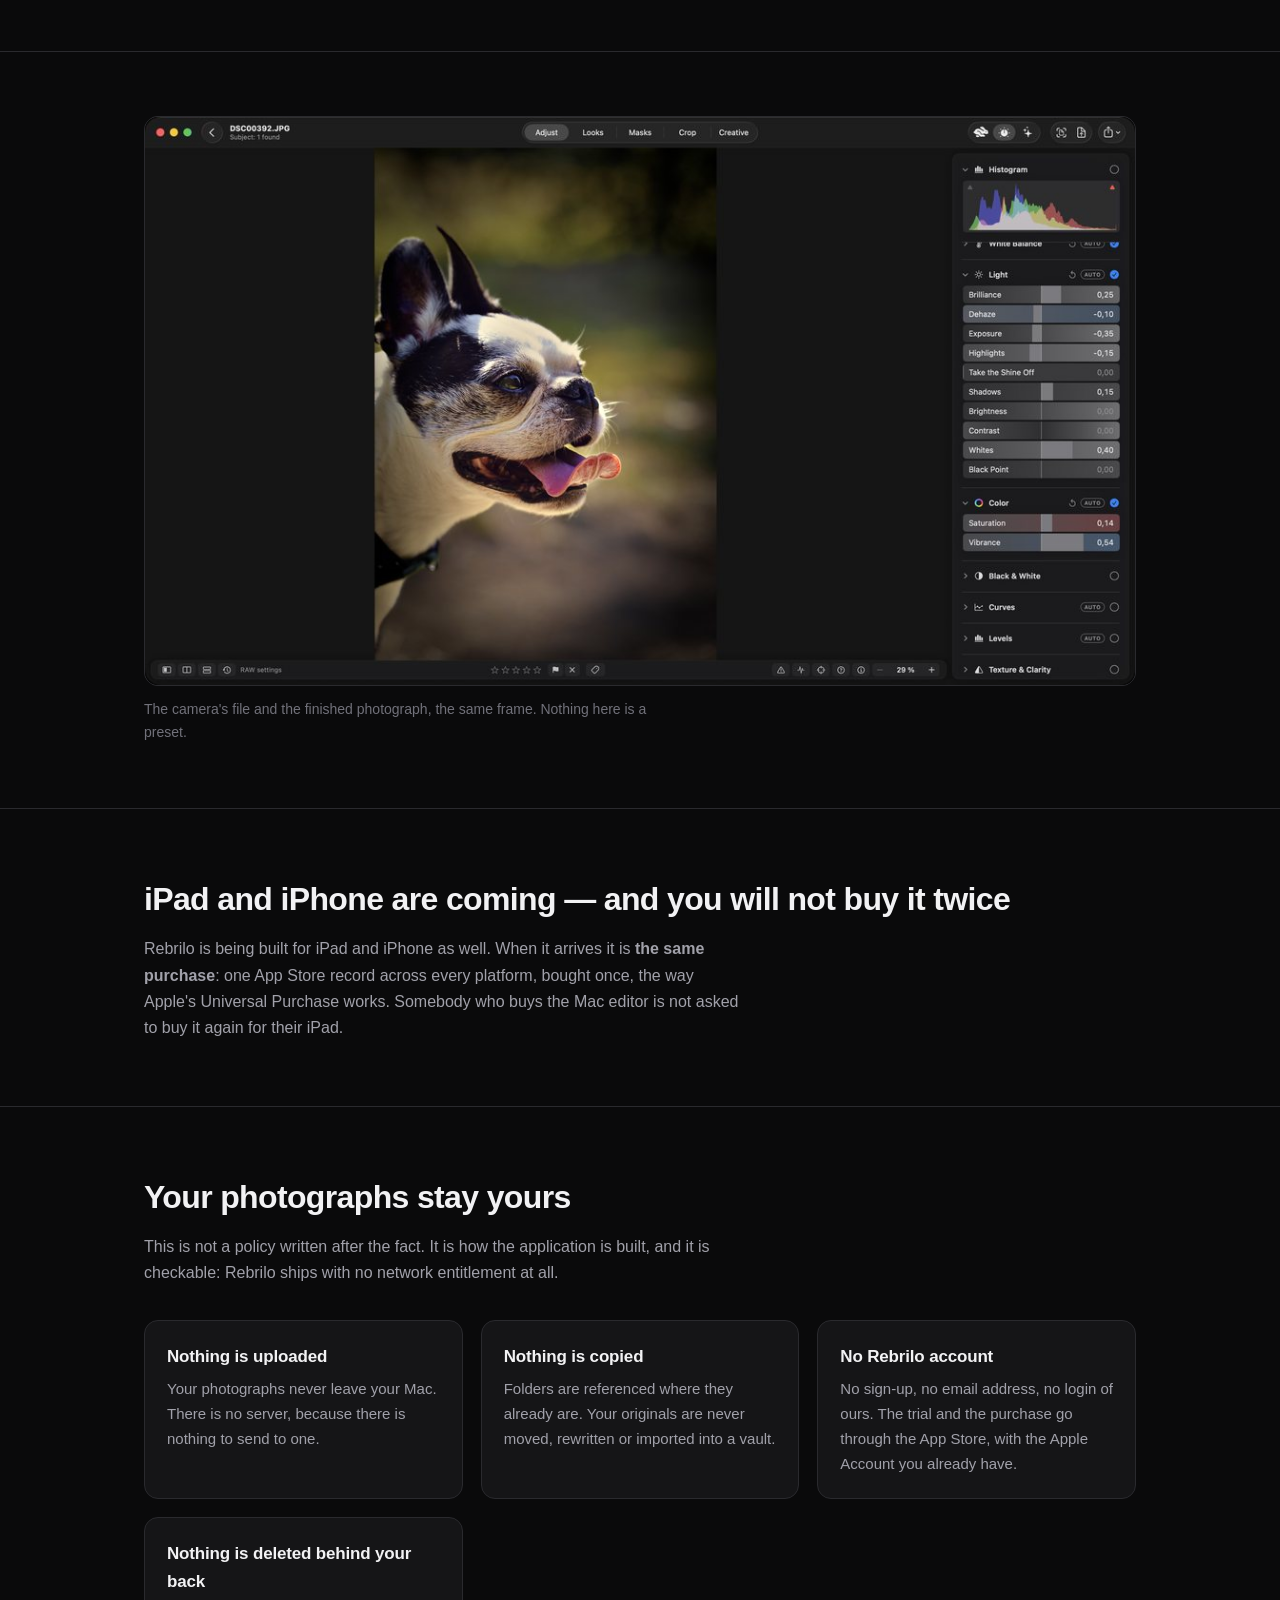
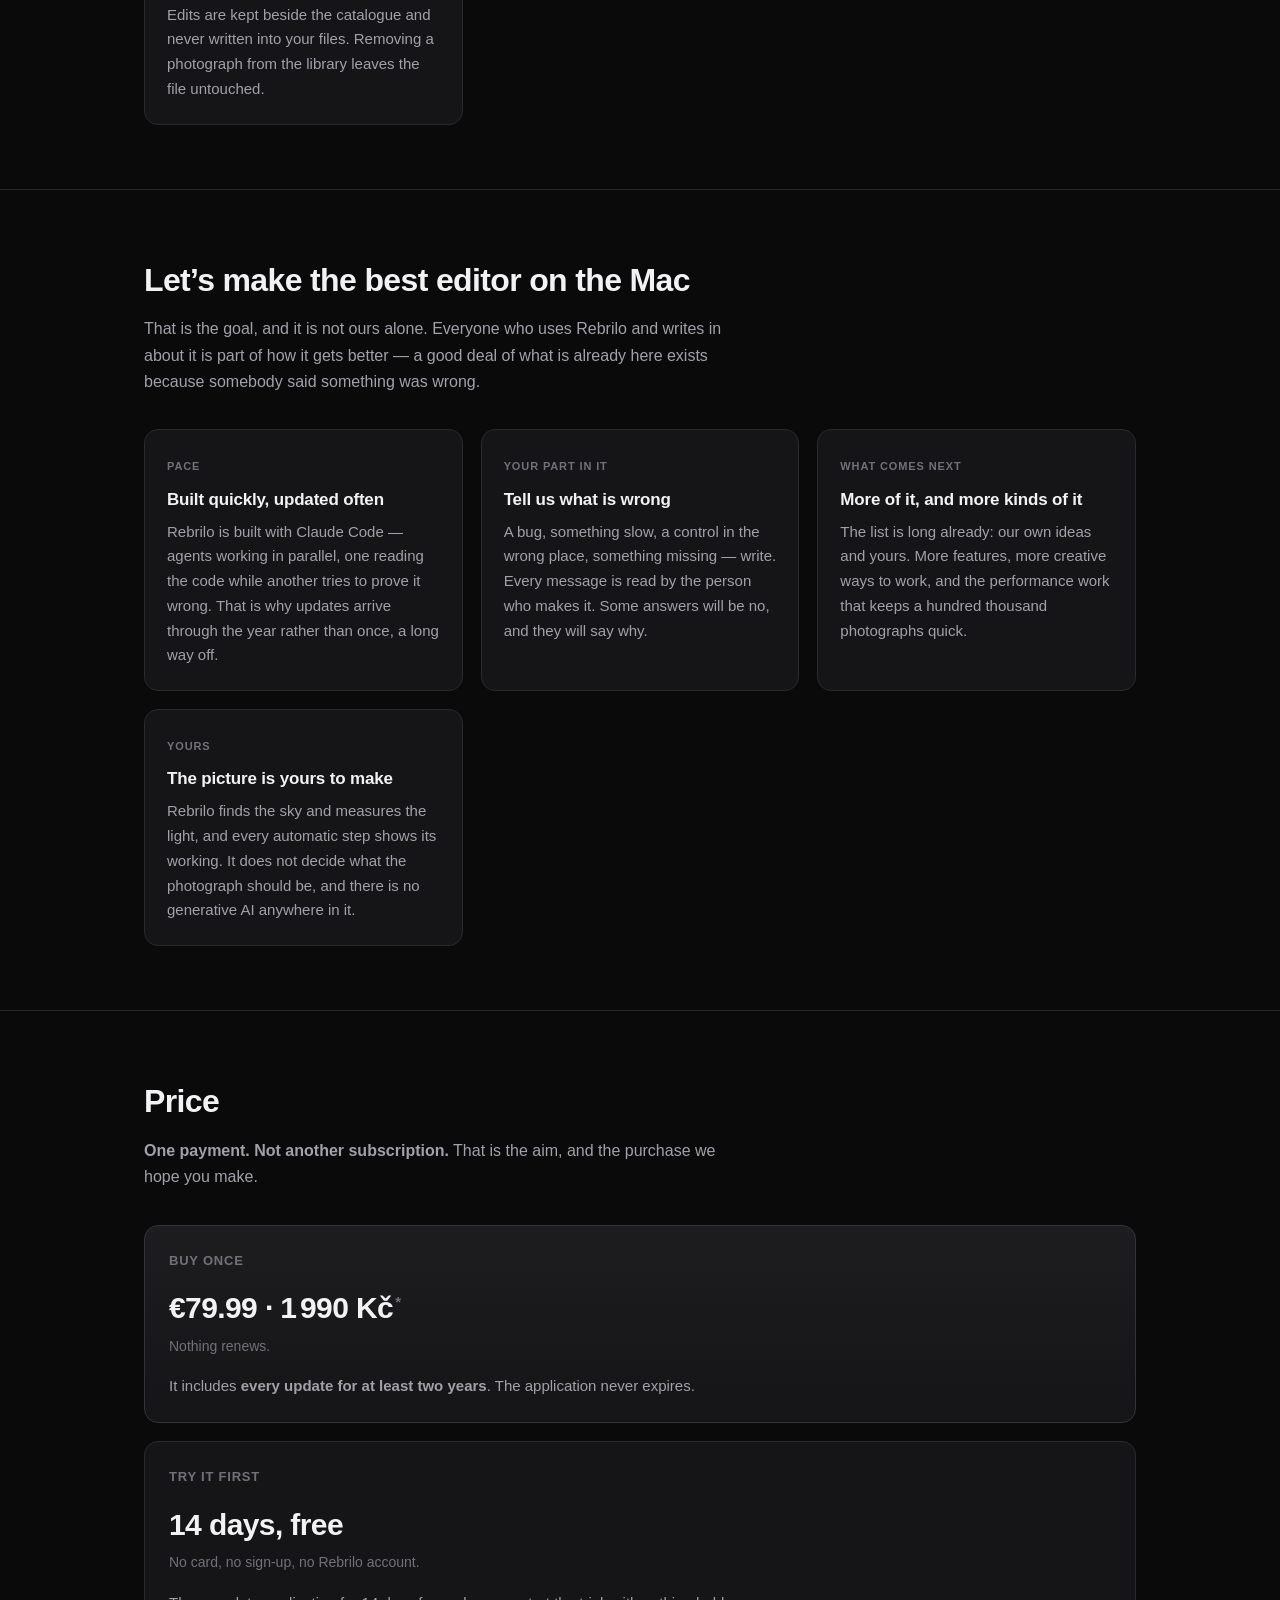
==== commit fcd0858f: "The film is a first look at the next Portrait Studio Co-Authored-By: Claude Opus 5.5 <noreply@anthro" ====
--- a/index.html
+++ b/index.html
@@ -272,7 +272,7 @@
       <figure class="feat">
         <div class="video" id="studio-film">
           <button type="button" class="video-play" data-video="OYWsWaHTYBc"
-                  aria-label="Play the Portrait Studio film. It loads from YouTube when you press play.">
+                  aria-label="Play a first look at the next Portrait Studio. It loads from YouTube when you press play.">
             <img src="assets/shot-natalie-studio-2080.jpg"
                  srcset="assets/shot-natalie-studio-1040.jpg 1040w, assets/shot-natalie-studio-2080.jpg 2080w"
                  sizes="(max-width: 1088px) 100vw, 1040px"
@@ -282,8 +282,10 @@
           </button>
           <noscript><a href="https://youtu.be/OYWsWaHTYBc">Watch the Portrait Studio on YouTube</a></noscript>
         </div>
-        <figcaption><b>The Portrait Studio, in motion</b> — lamps placed on the plan, the room taken down, the
-          light following the person. Nothing loads from YouTube until you press play.</figcaption>
+        <figcaption><b>On its way: an even better Portrait Studio</b> — the next update reworks the Studio you
+          already have with a new light engine: the light follows the shape of the person, casts real shadows on the
+          wall, and you choose to add light to the photograph or relight it from dark. A first look. Nothing loads
+          from YouTube until you press play.</figcaption>
       </figure>
 
       <figure class="feat">
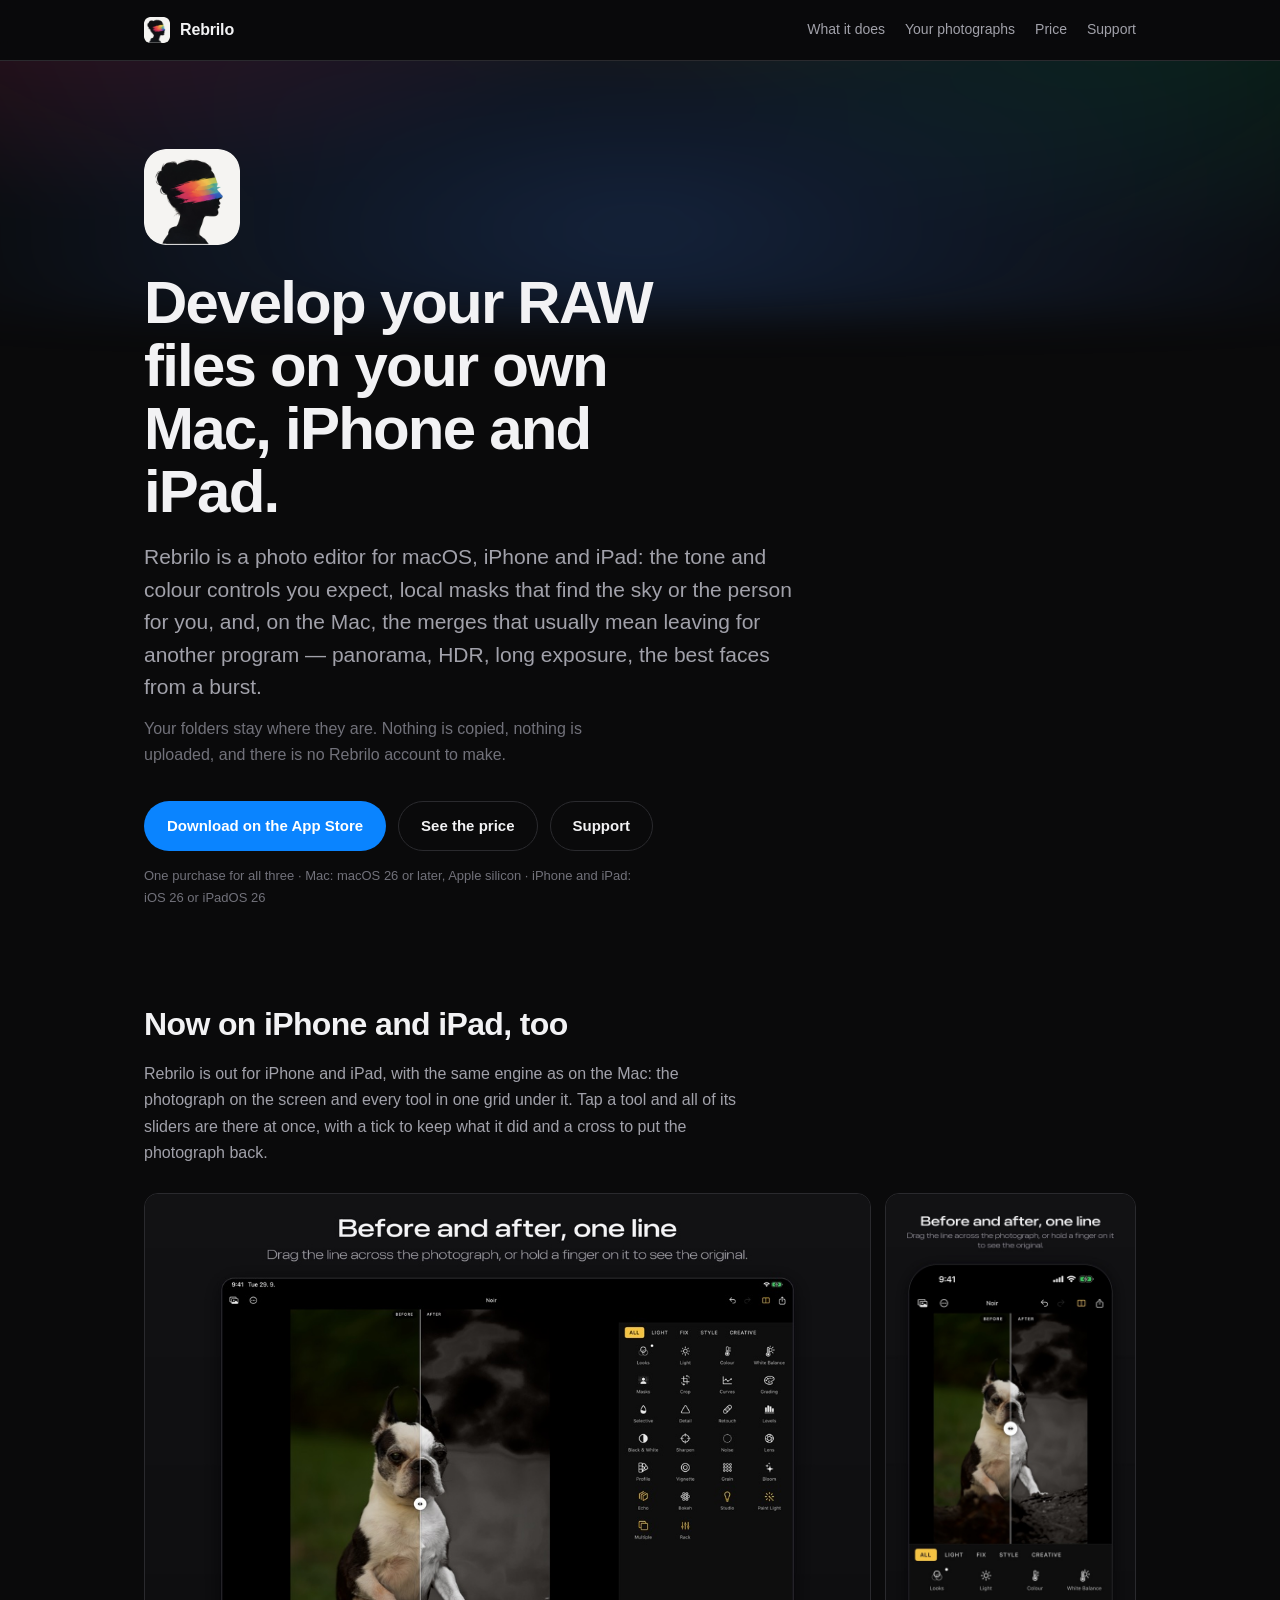
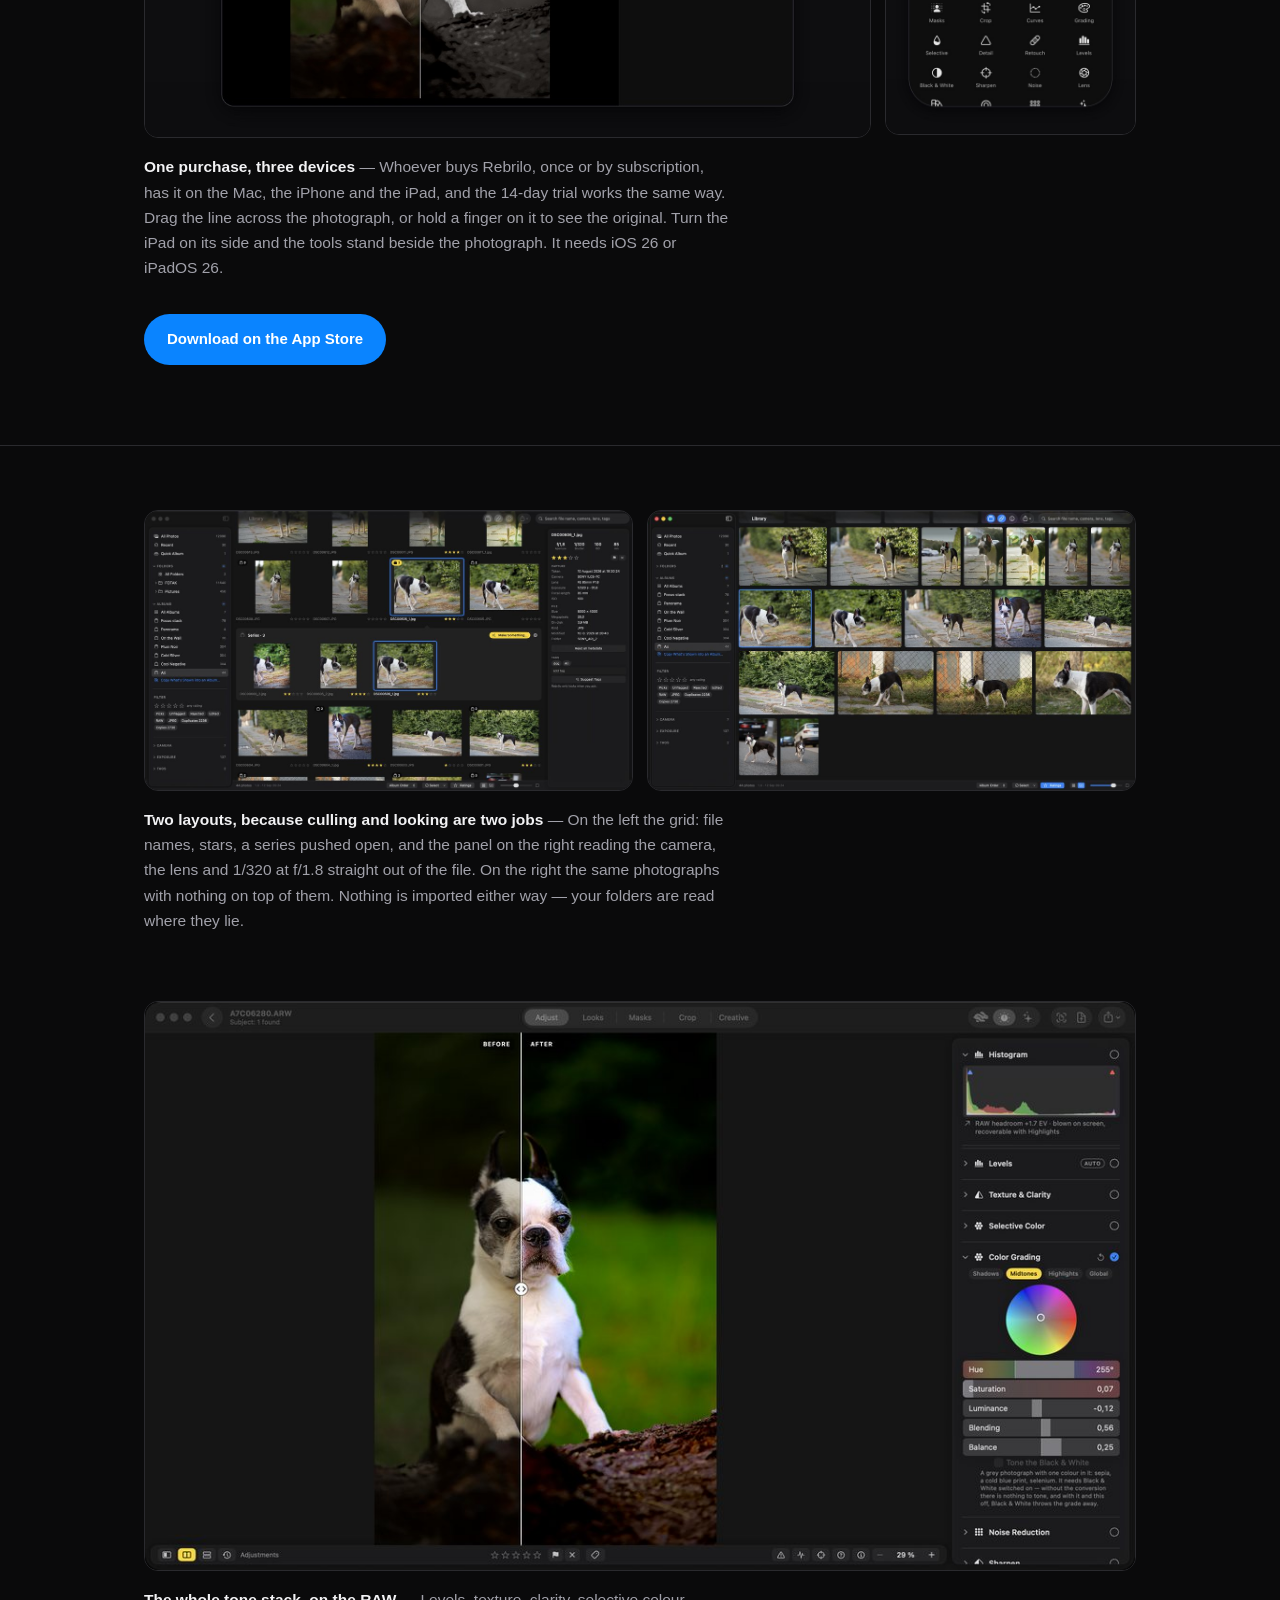
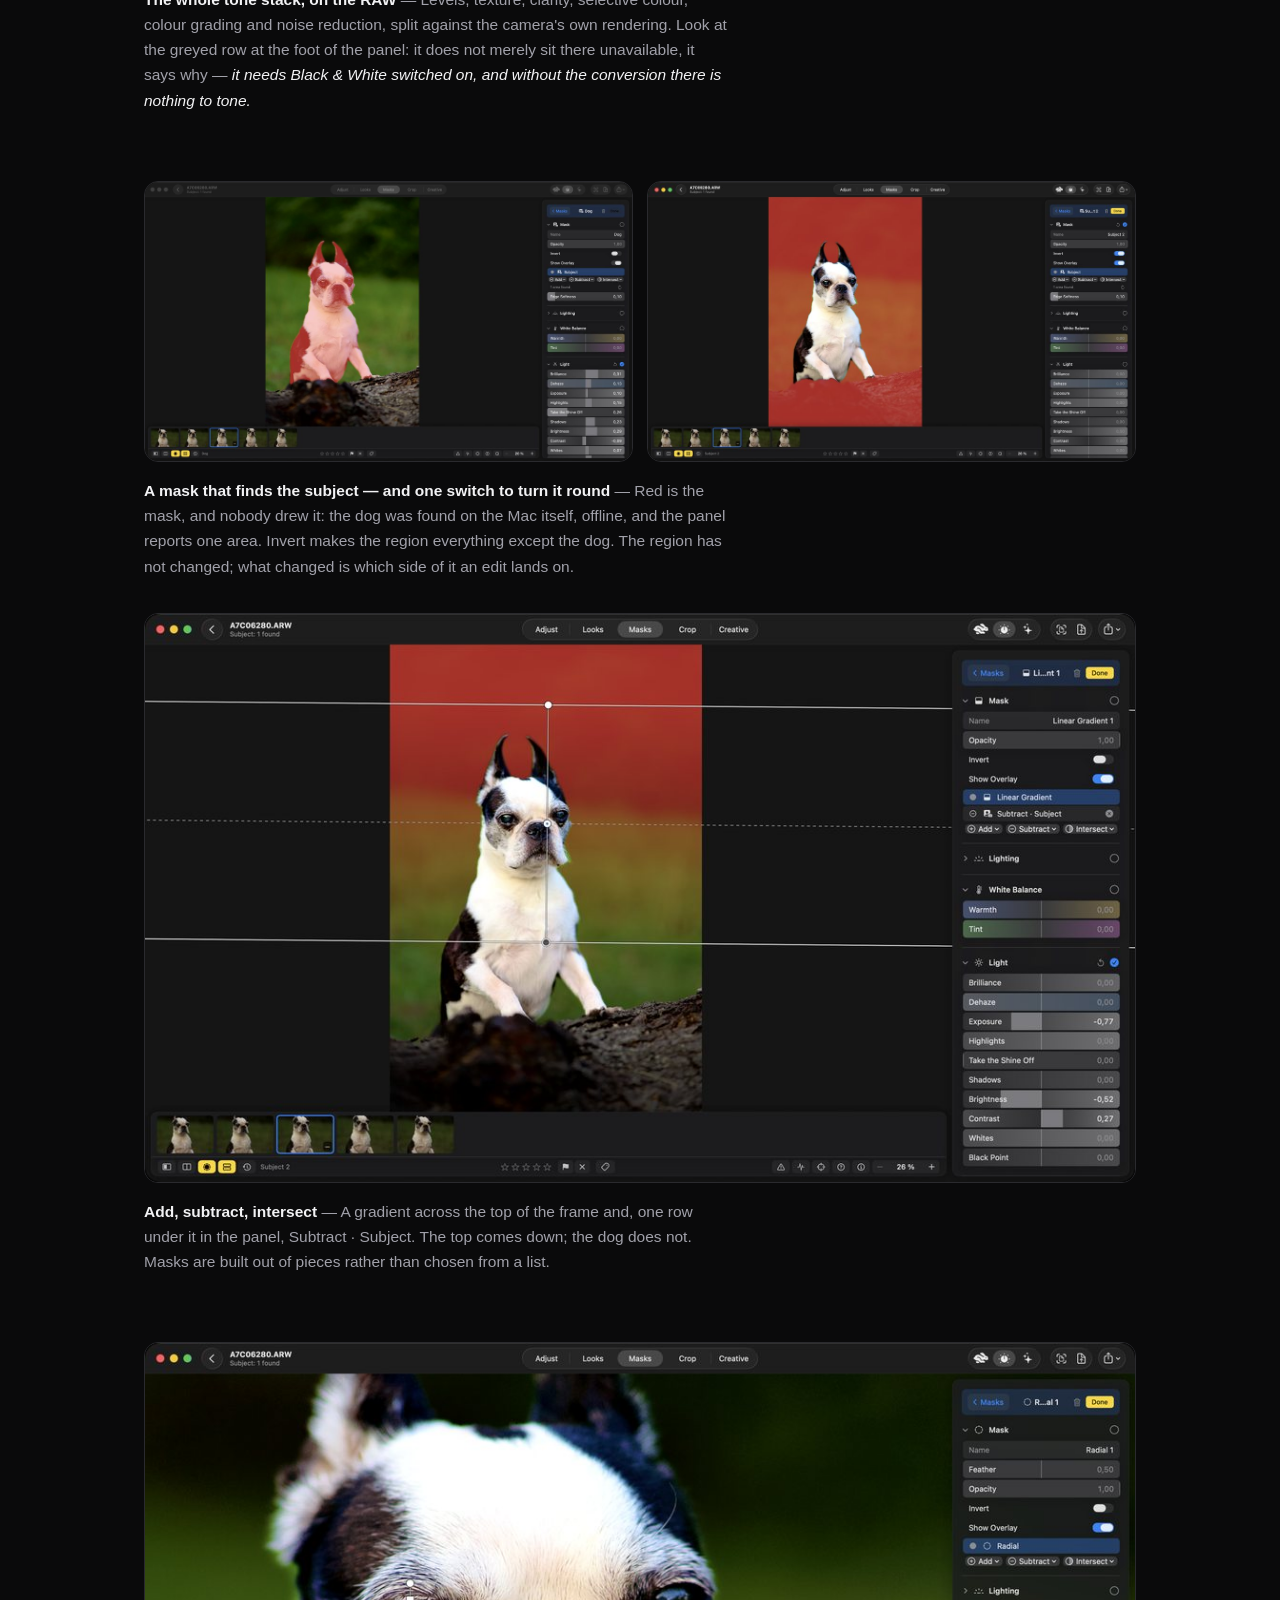
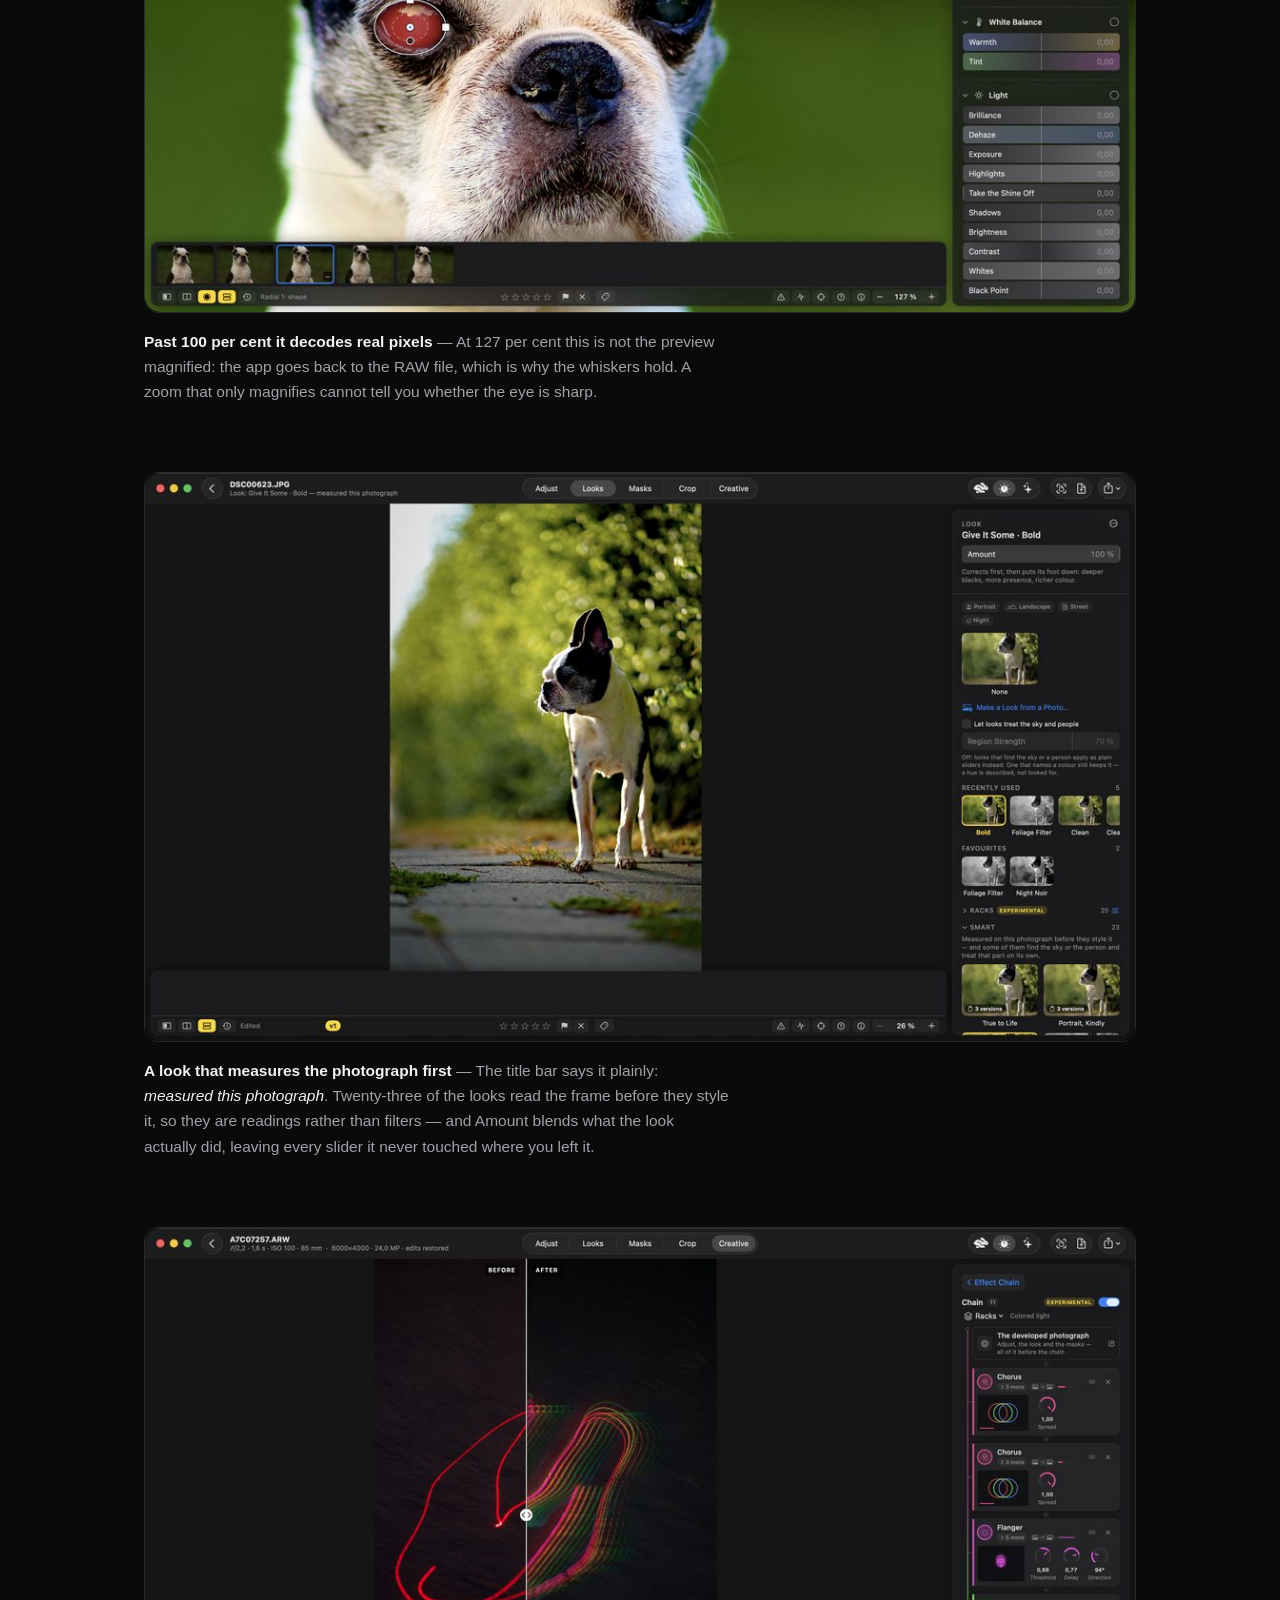
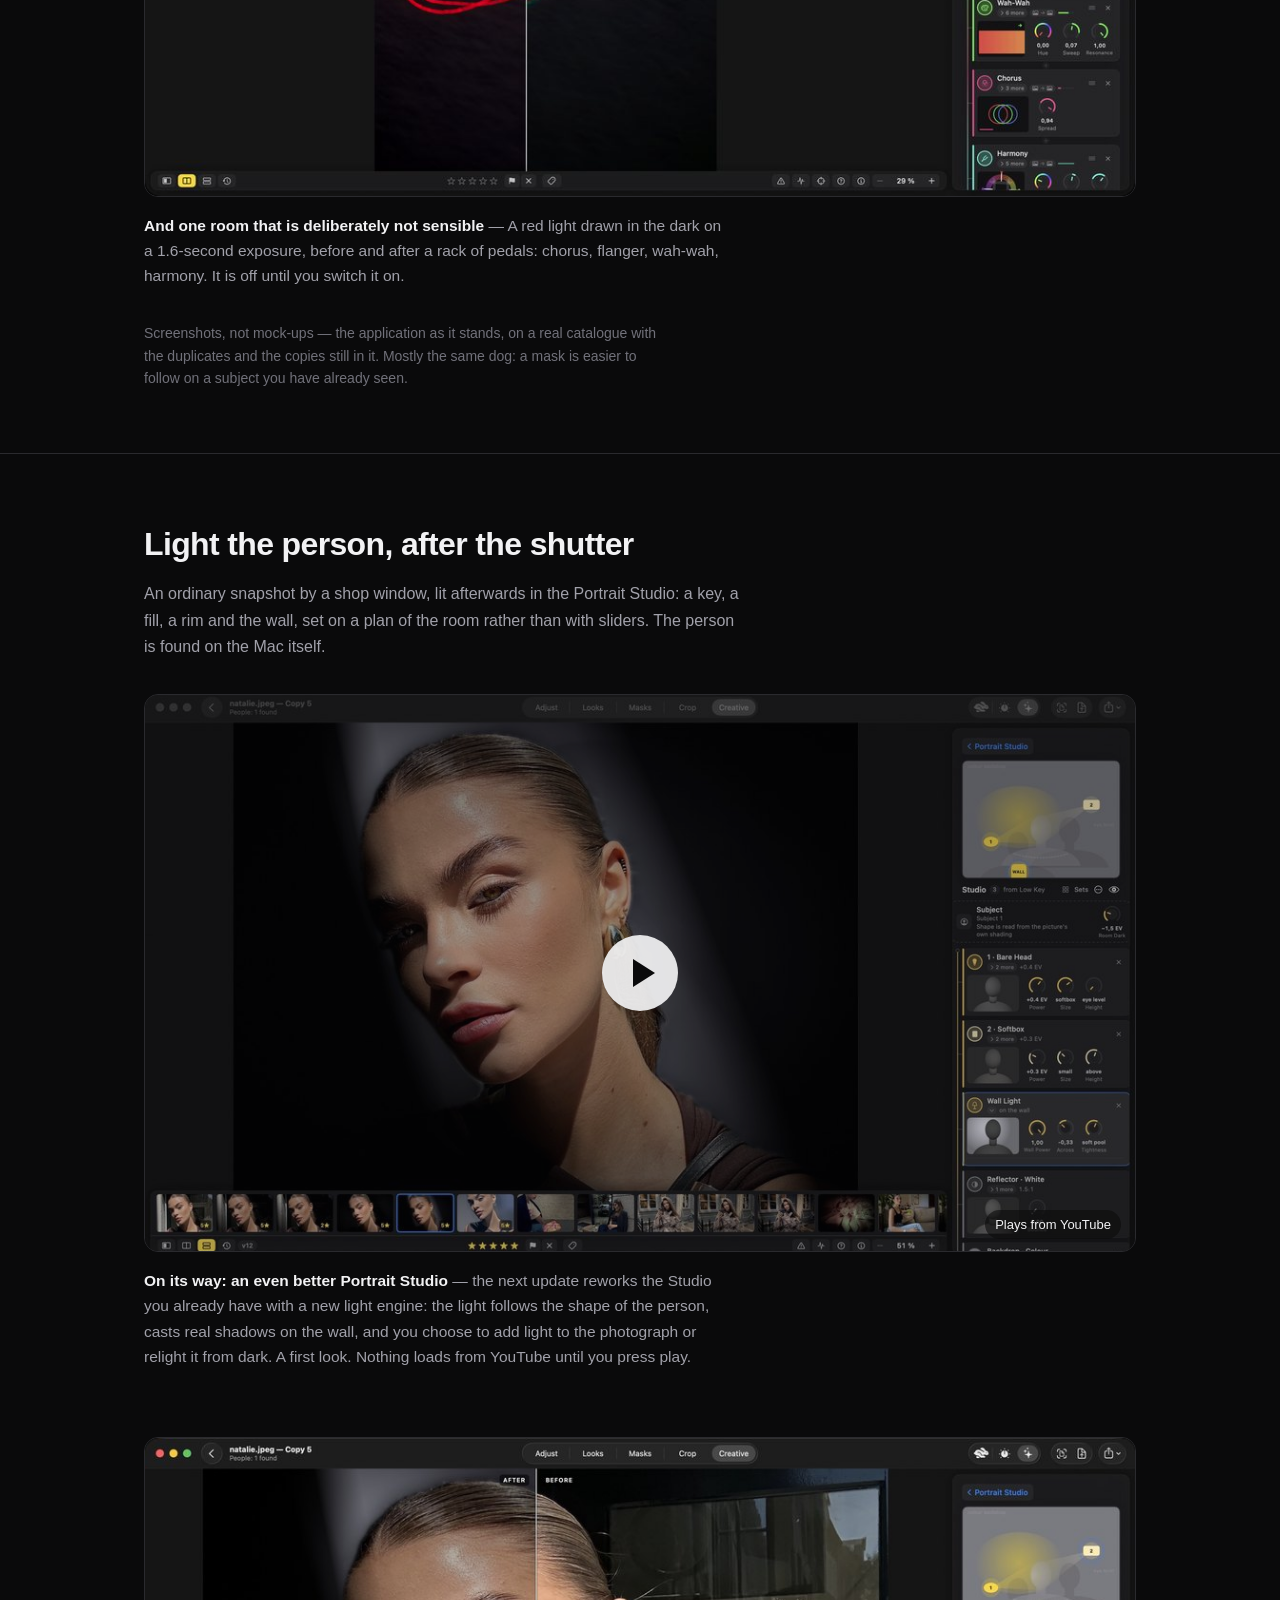
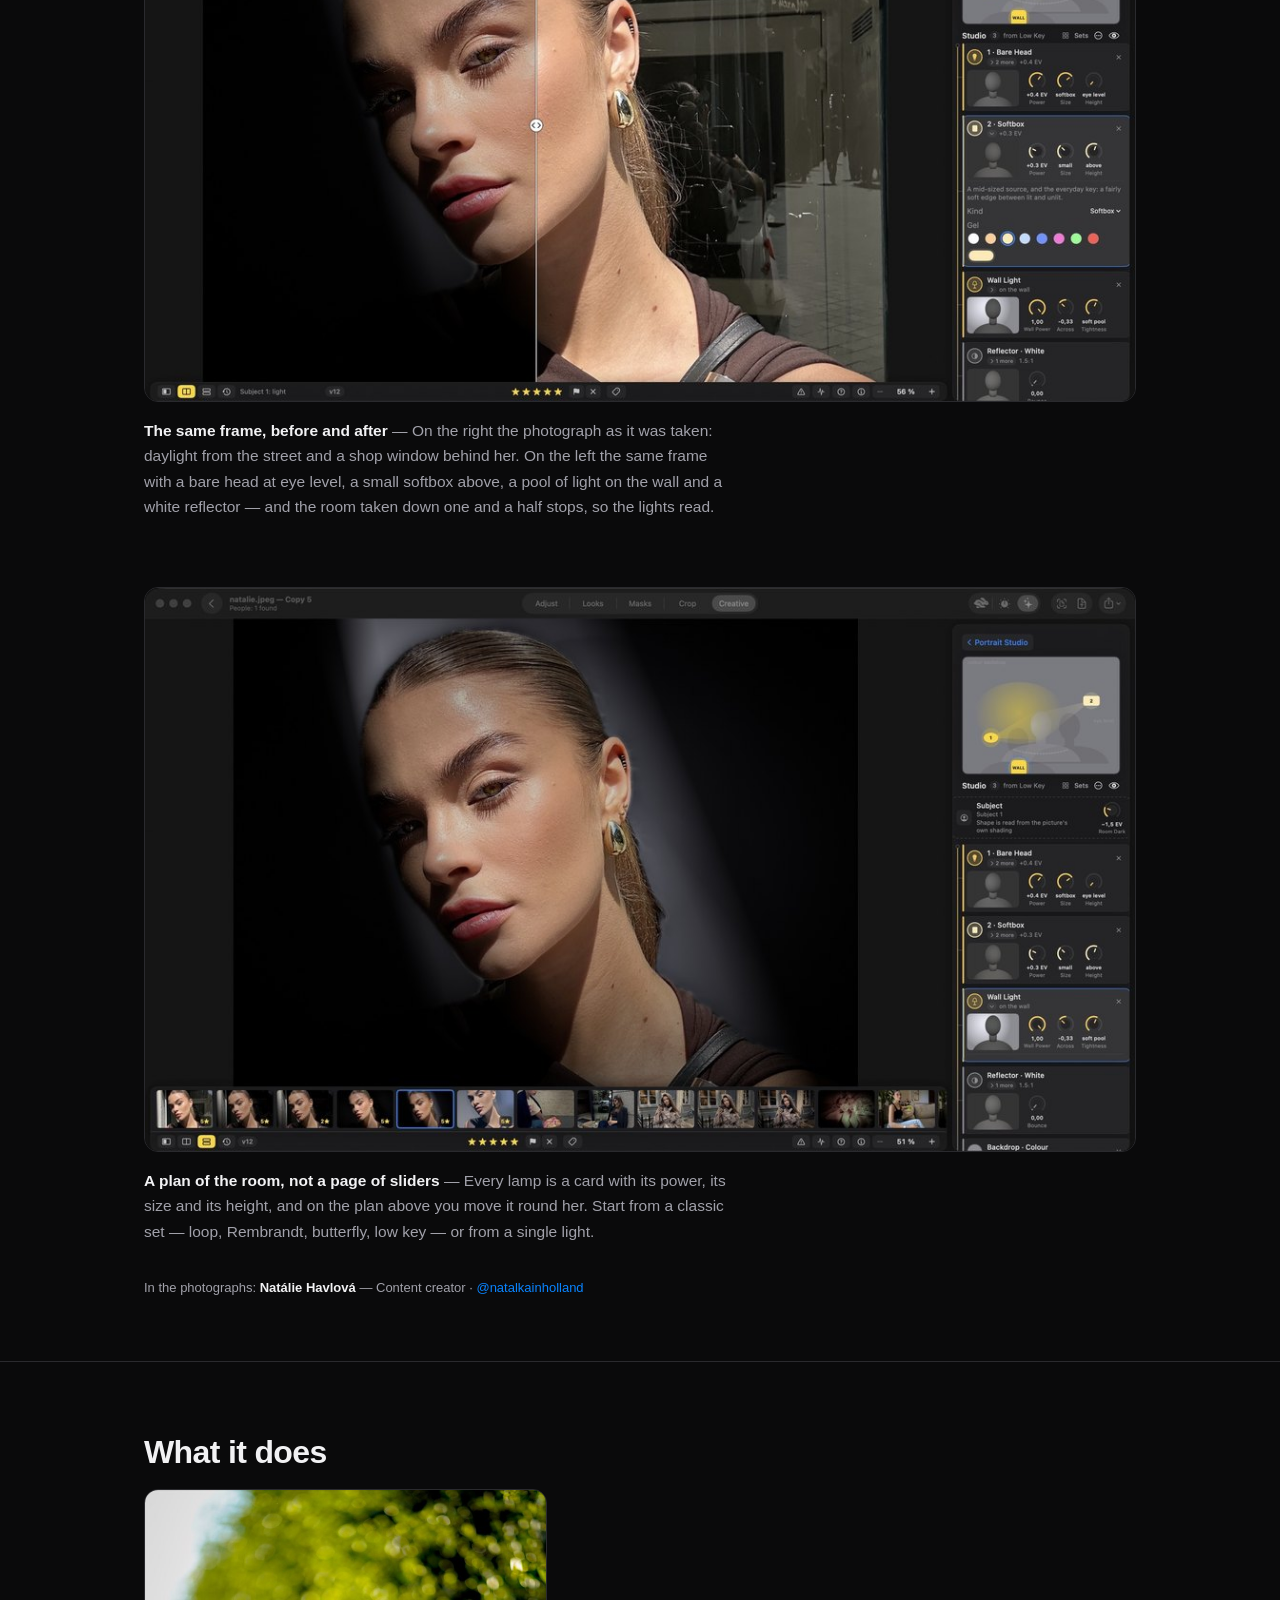
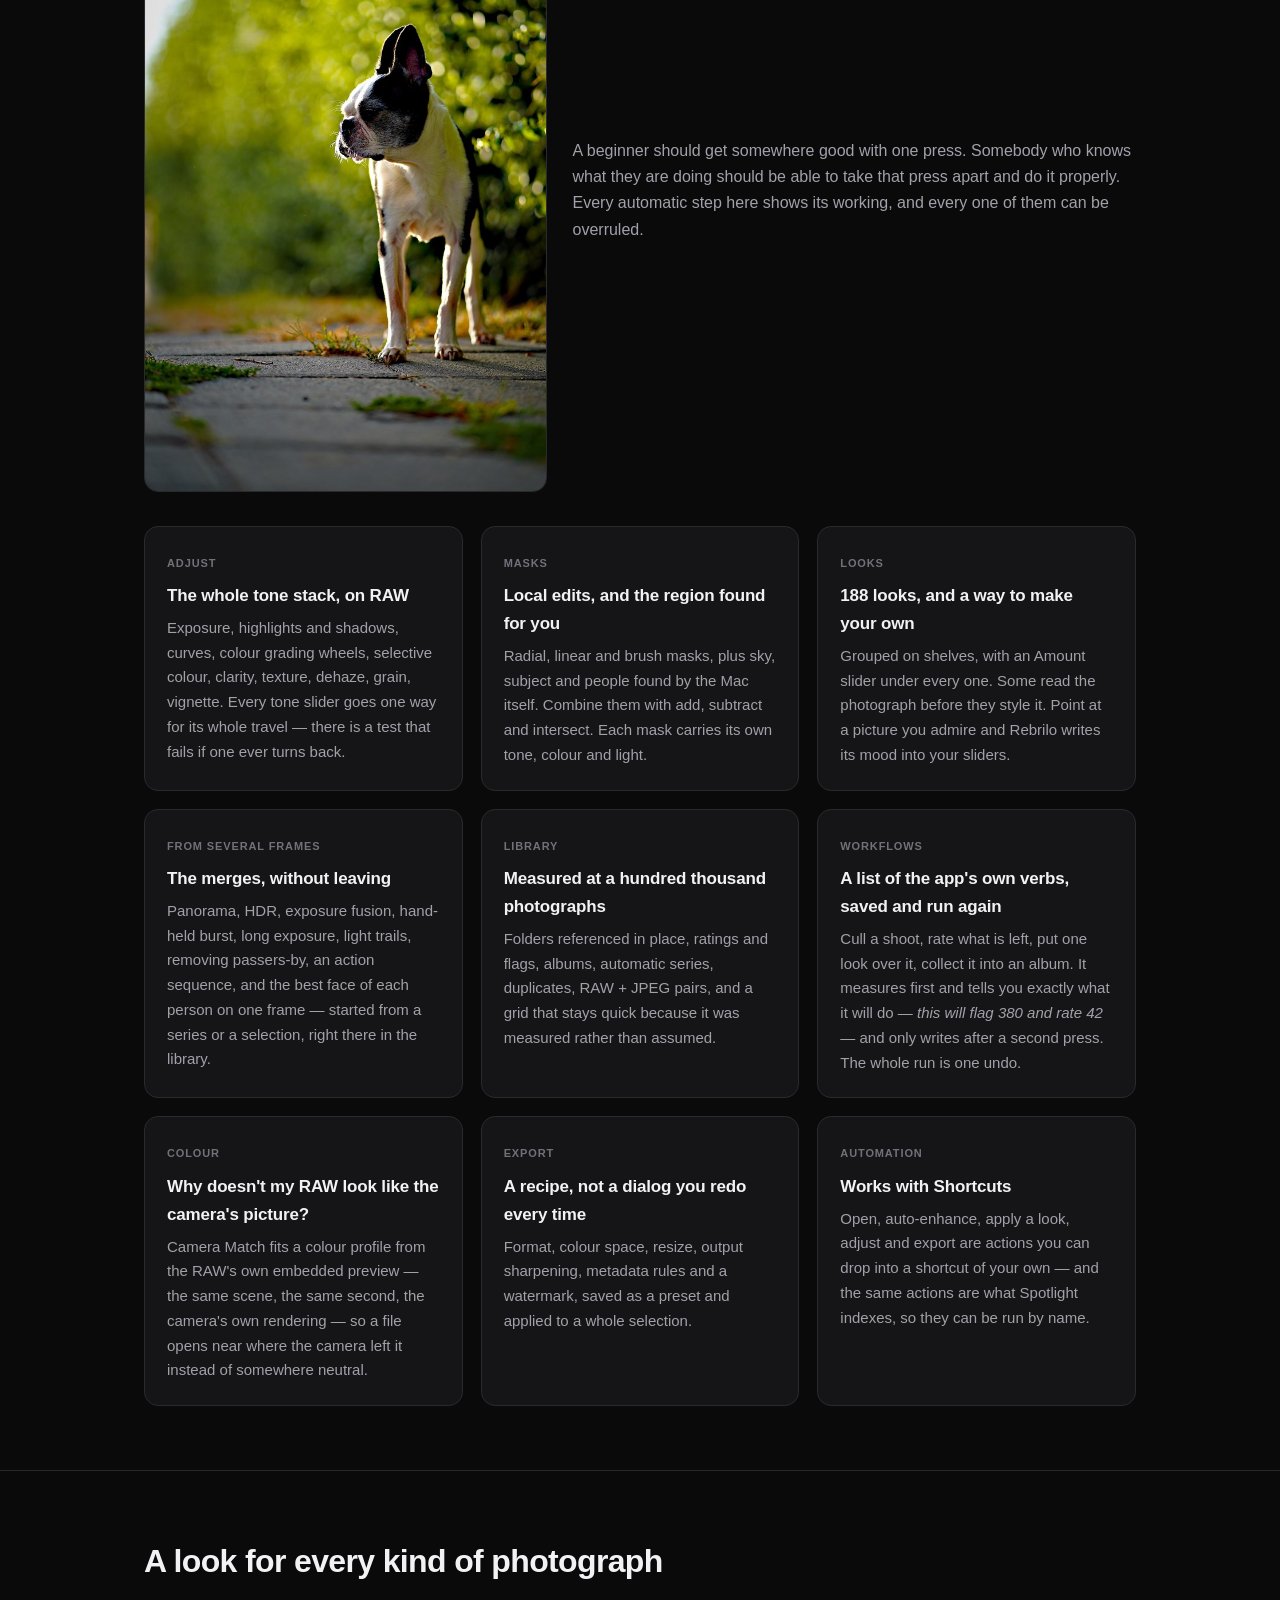
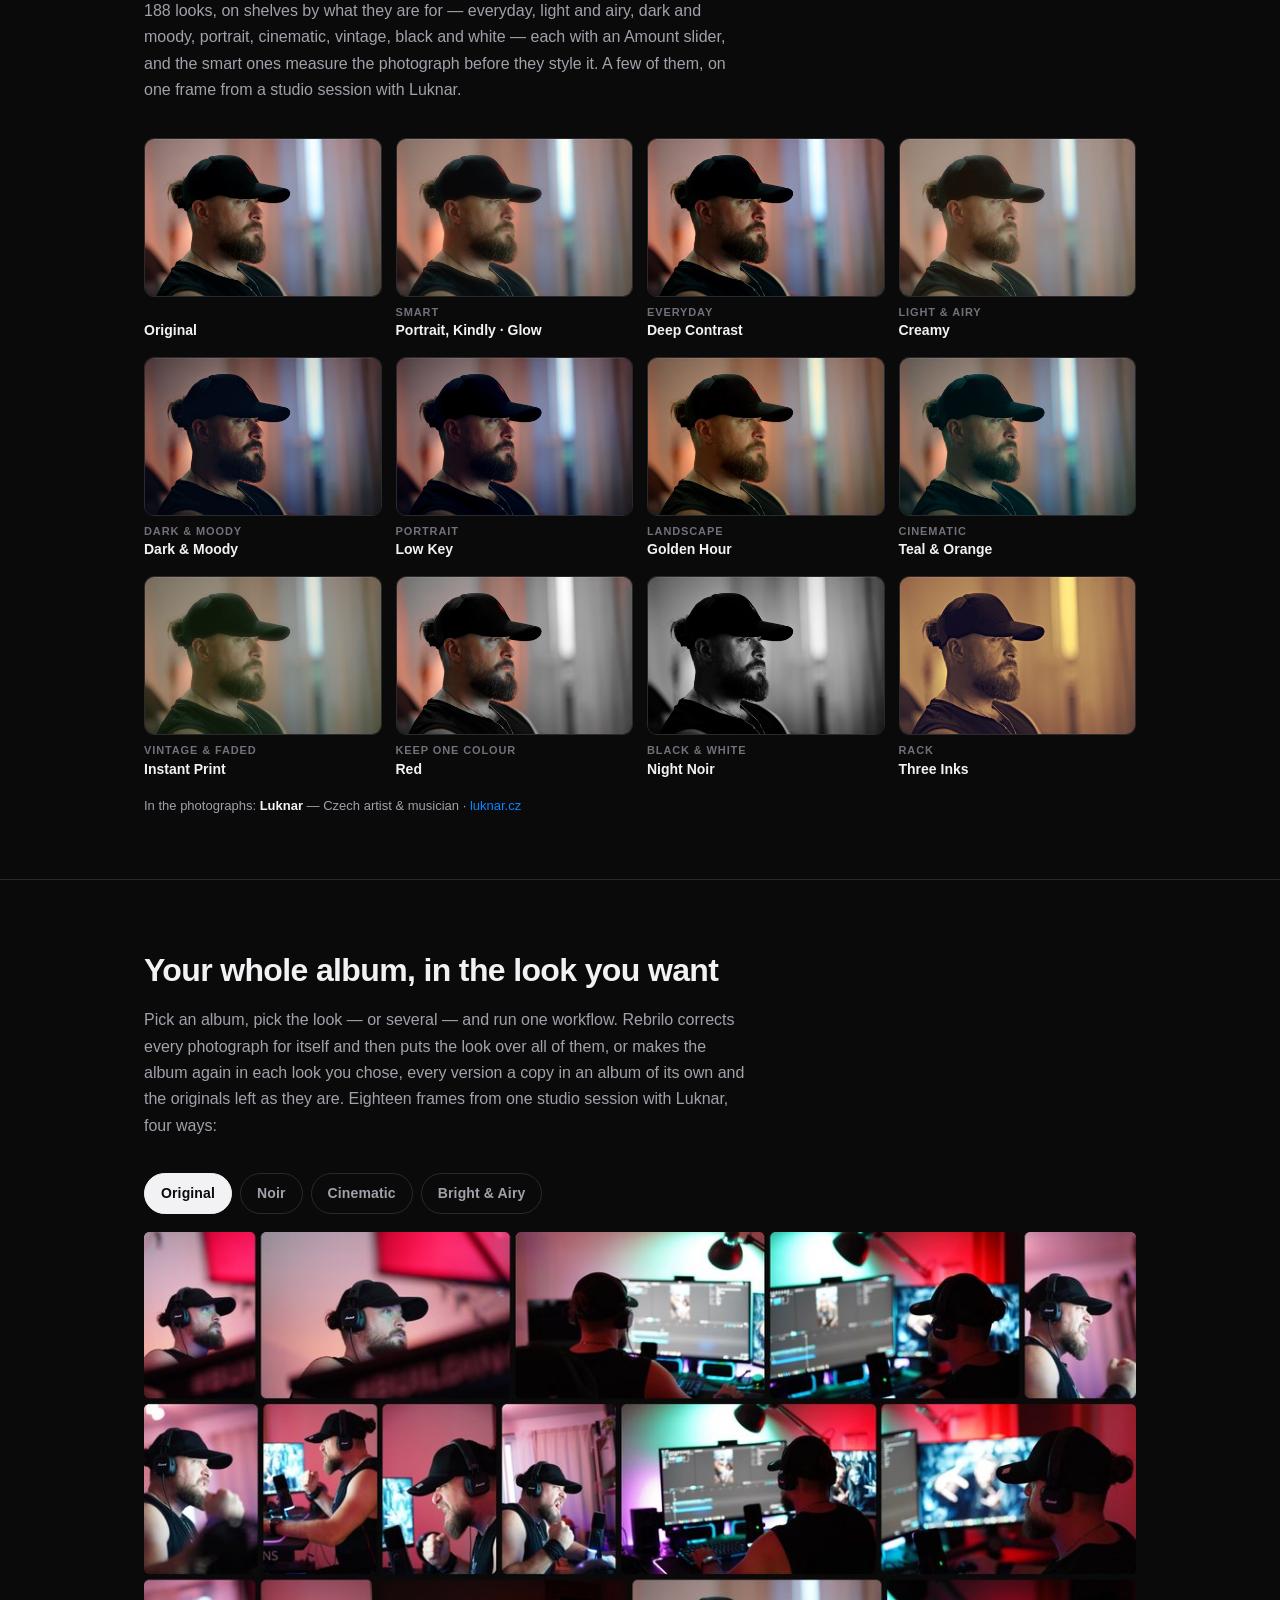
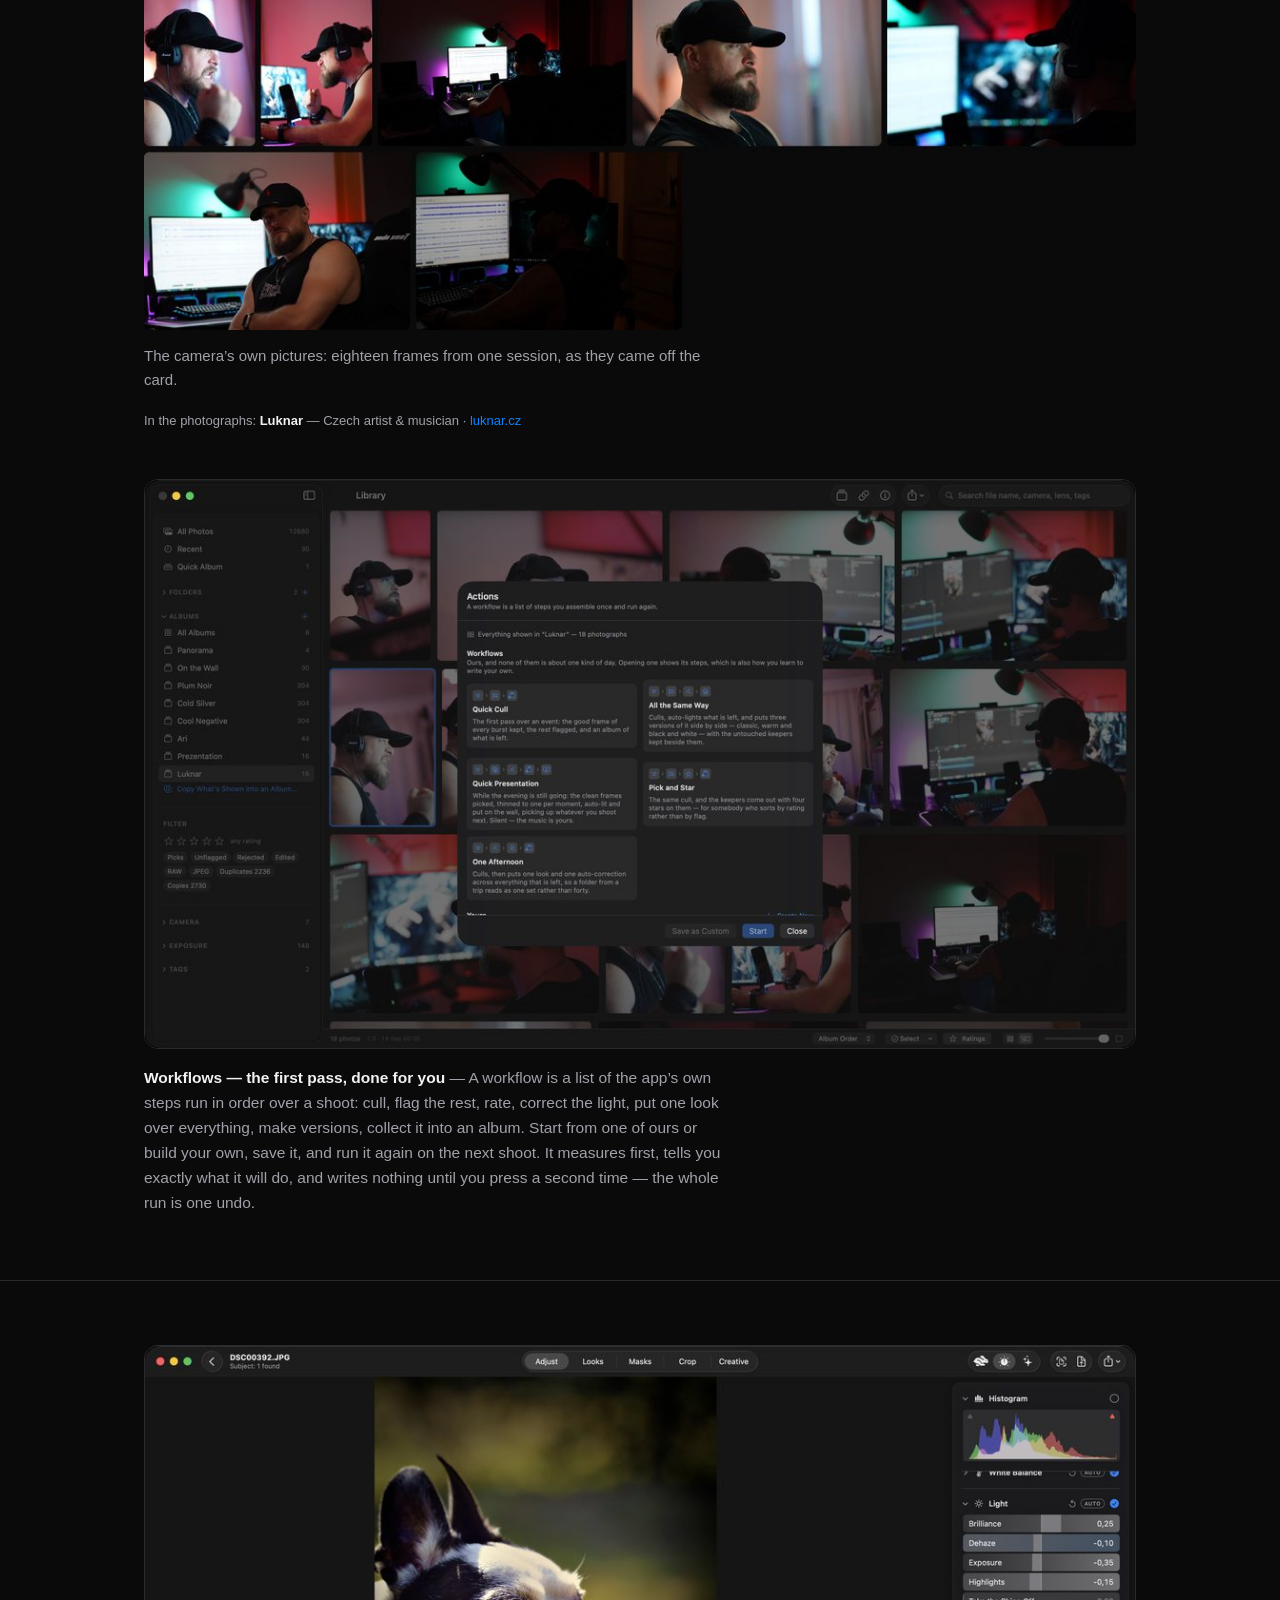
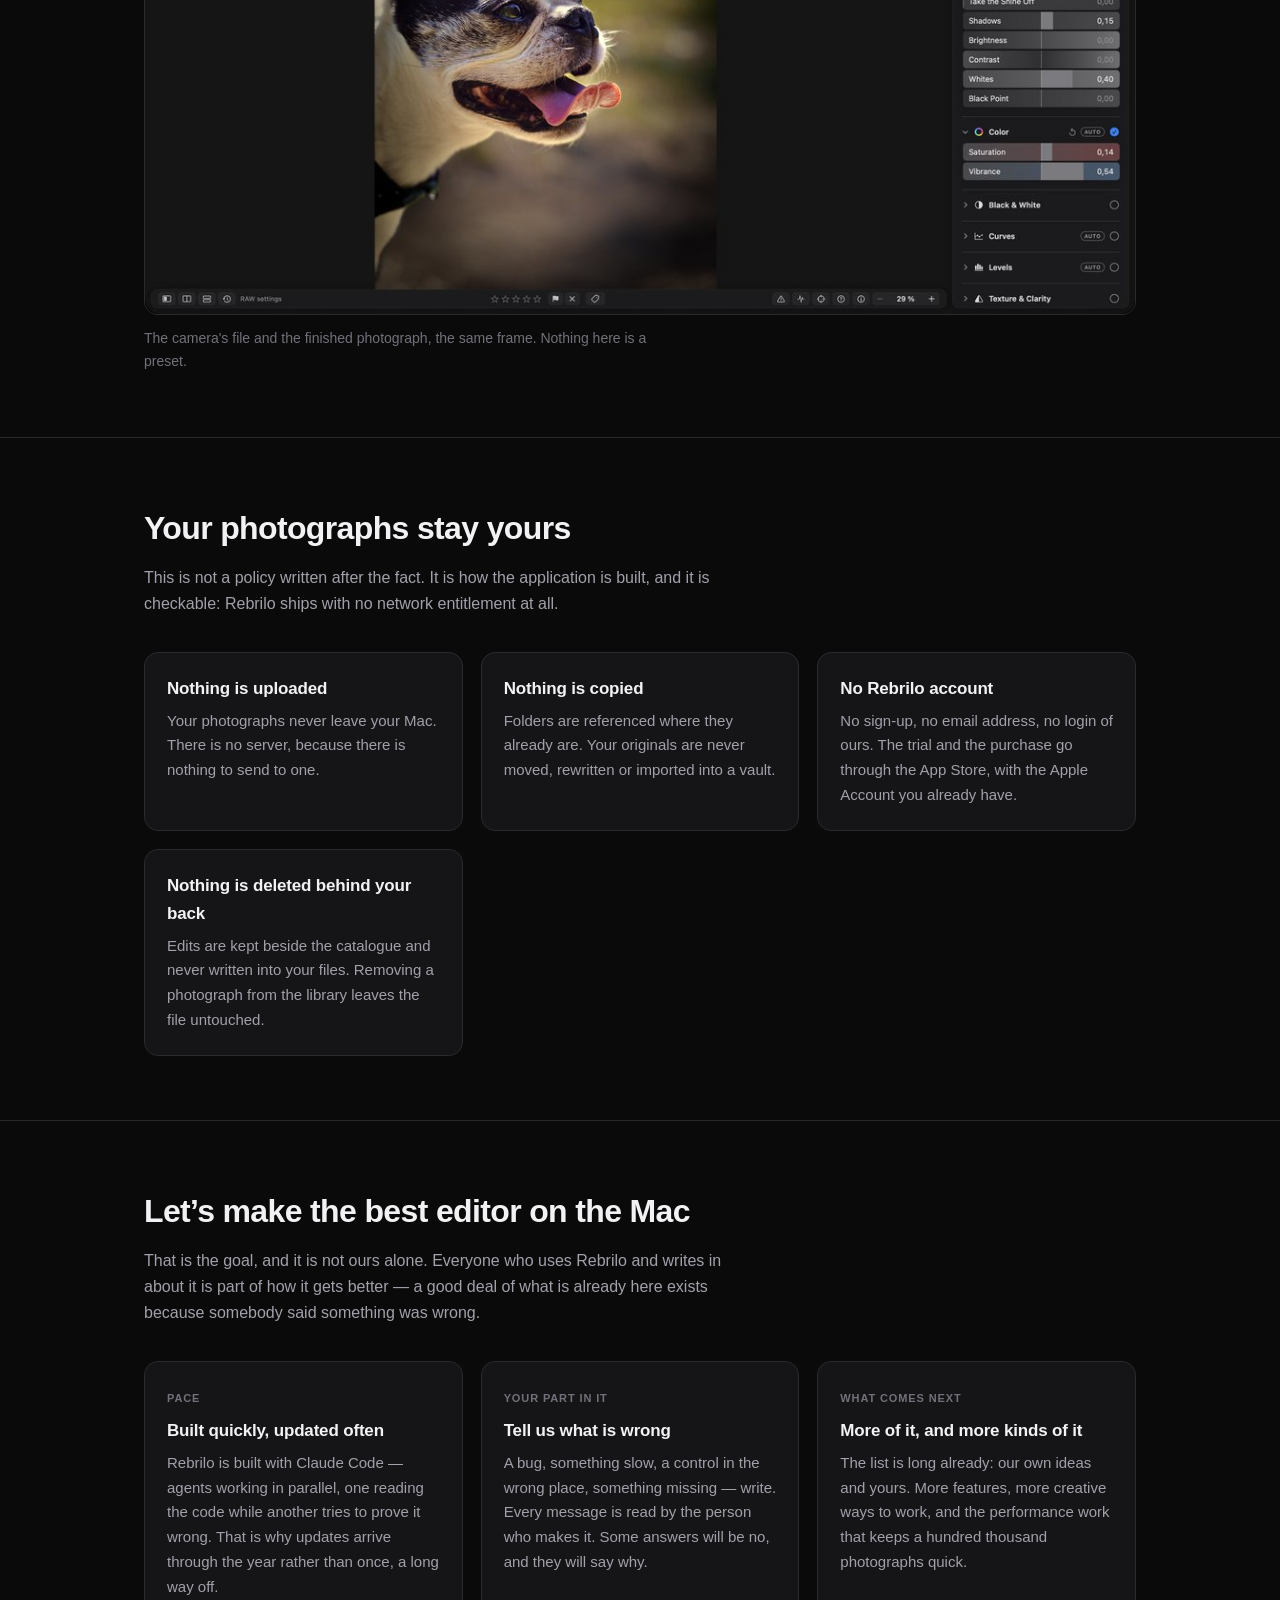
==== commit 779d46ba: "Rebrilo is on iPhone and iPad: one purchase for all three New section after the hero with the App St" ====
--- a/index.html
+++ b/index.html
@@ -3,13 +3,13 @@
 <head>
 <meta charset="utf-8">
 <meta name="viewport" content="width=device-width, initial-scale=1">
-<title>Rebrilo — a RAW photo editor for the Mac</title>
-<meta name="description" content="A RAW editor for macOS. Local masks, multi-frame merges and a library that stays quick at a hundred thousand photographs. Nothing is copied, nothing is uploaded, no Rebrilo account.">
+<title>Rebrilo — a RAW photo editor for Mac, iPhone and iPad</title>
+<meta name="description" content="A RAW editor for Mac, iPhone and iPad, from one purchase. Local masks, looks, multi-frame merges on the Mac and a library that stays quick at a hundred thousand photographs. Nothing is uploaded, no Rebrilo account.">
 <link rel="stylesheet" href="style.css">
 <link rel="icon" href="assets/icon-rounded-128.png" type="image/png">
 <link rel="apple-touch-icon" href="assets/icon-256.png">
-<meta property="og:title" content="Rebrilo — a RAW photo editor for the Mac">
-<meta property="og:description" content="Local masks, multi-frame merges and a library that stays quick at a hundred thousand photographs. Everything on your own Mac.">
+<meta property="og:title" content="Rebrilo — a RAW photo editor for Mac, iPhone and iPad">
+<meta property="og:description" content="Local masks, looks and multi-frame merges, on your Mac, your iPhone and your iPad — one purchase for all three. Nothing is uploaded.">
 <meta property="og:type" content="website">
 <meta property="og:image" content="https://rebrilo.com/assets/social-card.png">
 <meta property="og:image:width" content="1200">
@@ -28,11 +28,11 @@
   "name": "Rebrilo",
   "applicationCategory": "MultimediaApplication",
   "applicationSubCategory": "Photo editor",
-  "operatingSystem": "macOS 26",
+  "operatingSystem": "macOS 26, iOS 26, iPadOS 26",
   "processorRequirements": "Apple silicon",
   "url": "https://rebrilo.com/",
   "image": "https://rebrilo.com/assets/icon-1024.png",
-  "description": "A RAW photo editor for macOS. Local masks that find the sky or the person, the tone and colour stack you expect, and the multi-frame merges that usually mean leaving for another program. Everything runs on your own Mac: the application ships with no network access at all, nothing is copied and there is no Rebrilo account.",
+  "description": "A RAW photo editor for macOS, iPhone and iPad, from one purchase. Local masks that find the sky or the person, the tone and colour stack you expect, and on the Mac the multi-frame merges that usually mean leaving for another program. Everything runs on your own device: nothing is uploaded and there is no Rebrilo account, and the Mac application ships with no network access at all.",
   "featureList": [
     "RAW development with the full tone and colour stack",
     "Local masks: subject, people and sky found on the Mac, plus radial, gradient, brush, luminance and colour range",
@@ -41,11 +41,13 @@
     "A library over folders left where they are, with ratings, flags, albums and virtual copies",
     "Panorama, HDR, exposure fusion, long exposure and hand-held burst",
     "Lightroom presets (.xmp) imported as looks",
-    "Export recipes and batch export"
+    "Export recipes and batch export",
+    "One purchase for the Mac, the iPhone and the iPad (Apple Universal Purchase)"
   ],
-  "softwareRequirements": "macOS 26 or later",
+  "softwareRequirements": "macOS 26 or later on a Mac with Apple silicon; iOS 26 or iPadOS 26 or later",
   "isAccessibleForFree": false,
   "datePublished": "2026-09-24",
+  "dateModified": "2026-10-09",
   "downloadUrl": "https://apps.apple.com/app/id6807241894",
   "offers": [
     { "@type": "Offer", "name": "Buy once", "price": "79.99", "priceCurrency": "EUR", "eligibleRegion": "SK" },
@@ -64,7 +66,7 @@
       "name": "Does it upload my photographs, or need the internet?",
       "acceptedAnswer": {
         "@type": "Answer",
-        "text": "It never uploads anything. Rebrilo ships with no network access of its own — not a setting, a property of how it is built — and the subject, the people and the sky are found by the Mac itself. The one thing that goes through the internet is the App Store: starting the free trial, buying and restoring need it to be reachable at that moment. Once the App Store has confirmed, Rebrilo works the same on a plane as at a desk."
+        "text": "It never uploads anything. The Mac application ships with no network access of its own — not a setting, a property of how it is built — and the subject, the people and the sky are found on the device itself. The one thing that goes through the internet is the App Store: starting the free trial, buying and restoring need it to be reachable at that moment. Once the App Store has confirmed, Rebrilo works the same on a plane as at a desk."
       }
     },
     {
@@ -109,10 +111,10 @@
     },
     {
       "@type": "Question",
-      "name": "Does it run on Intel Macs? And on iPad?",
+      "name": "Does it run on Intel Macs? And on iPhone and iPad?",
       "acceptedAnswer": {
         "@type": "Answer",
-        "text": "Not on Intel: it needs a Mac with Apple silicon and macOS 26 or later. Versions for iPad and iPhone are being built, and they will be the same purchase — bought once for every platform."
+        "text": "Not on Intel: the Mac version needs a Mac with Apple silicon and macOS 26 or later. Rebrilo is also on the iPhone and the iPad, with iOS 26 or iPadOS 26. It is one App Store record and one purchase: whoever buys it, once or by subscription, has it on all three, and the 14-day trial works the same way."
       }
     },
     {
@@ -146,10 +148,10 @@
   <div class="hero">
     <div class="wrap">
       <img class="mark" src="assets/icon-rounded-256.png" alt="Rebrilo">
-      <h1>Develop your RAW files on your own Mac.</h1>
+      <h1>Develop your RAW files on your own Mac, iPhone and iPad.</h1>
       <p class="lede">
-        Rebrilo is a photo editor for macOS: the tone and colour controls you expect, local masks that find
-        the sky or the person for you, and the merges that usually mean leaving for another program —
+        Rebrilo is a photo editor for macOS, iPhone and iPad: the tone and colour controls you expect, local masks that find
+        the sky or the person for you, and, on the Mac, the merges that usually mean leaving for another program —
         panorama, HDR, long exposure, the best faces from a burst.
       </p>
       <p class="sub">
@@ -157,15 +159,43 @@
         to make.
       </p>
       <div class="cta">
-        <a class="btn" href="https://apps.apple.com/app/id6807241894">Download on the Mac App Store</a>
+        <a class="btn" href="https://apps.apple.com/app/id6807241894">Download on the App Store</a>
         <a class="btn ghost" href="#pricing">See the price</a>
         <a class="btn ghost" href="support.html">Support</a>
       </div>
-      <p class="cta-note">macOS 26 or later · Apple silicon</p>
+      <p class="cta-note">One purchase for all three · Mac: macOS 26 or later, Apple silicon · iPhone and iPad: iOS 26 or iPadOS 26</p>
     </div>
   </div>
 
-  <section id="gallery" style="padding-top:26px">
+  <section id="ipad" style="padding-top:26px">
+    <div class="wrap">
+      <h2>Now on iPhone and iPad, too</h2>
+      <p class="section-lede" style="margin-bottom:26px">
+        Rebrilo is out for iPhone and iPad, with the same engine as on the Mac: the photograph on the screen
+        and every tool in one grid under it. Tap a tool and all of its sliders are there at once, with a tick
+        to keep what it did and a cross to put the photograph back.
+      </p>
+      <figure class="feat devices">
+        <div class="device-pair">
+          <img class="device-ipad" src="assets/shot-ipad-2080.jpg"
+               srcset="assets/shot-ipad-1040.jpg 1040w, assets/shot-ipad-2080.jpg 2080w"
+               sizes="(max-width: 640px) 100vw, 700px"
+               width="2080" height="1560" loading="lazy" alt="Rebrilo on an iPad held sideways: a Boston terrier split down the middle, before on the left in colour and after on the right in black and white, with a white line to drag between them. The tools stand beside the photograph in a grid: Looks, Light, Colour, White Balance, Masks, Crop, Curves, Grading and more.">
+          <img class="device-iphone" src="assets/shot-iphone-1040.jpg"
+               srcset="assets/shot-iphone-520.jpg 520w, assets/shot-iphone-1040.jpg 1040w"
+               sizes="(max-width: 640px) 62vw, 240px"
+               width="1040" height="2259" loading="lazy" alt="Rebrilo on an iPhone: the same Boston terrier split before and after, with the grid of tools under the photograph.">
+        </div>
+        <figcaption><b>One purchase, three devices</b> — Whoever buys Rebrilo, once or by subscription, has it
+          on the Mac, the iPhone and the iPad, and the 14-day trial works the same way. Drag the line across
+          the photograph, or hold a finger on it to see the original. Turn the iPad on its side and the tools
+          stand beside the photograph. It needs iOS 26 or iPadOS 26.</figcaption>
+      </figure>
+      <p class="cta" style="margin-top:22px"><a class="btn" href="https://apps.apple.com/app/id6807241894">Download on the App Store</a></p>
+    </div>
+  </section>
+
+  <section id="gallery">
     <div class="wrap">
       <div class="feat">
         <div class="feat-pair">
@@ -586,16 +616,6 @@
   </section>
 
 
-  <section id="ipad">
-    <div class="wrap">
-      <h2>iPad and iPhone are coming — and you will not buy it twice</h2>
-      <p class="section-lede" style="margin-bottom:0">
-        Rebrilo is being built for iPad and iPhone as well. When it arrives it is <strong>the same
-        purchase</strong>: one App Store record across every platform, bought once, the way Apple's Universal
-        Purchase works. Somebody who buys the Mac editor is not asked to buy it again for their iPad.
-      </p>
-    </div>
-  </section>
 
   <section id="privacy-first">
     <div class="wrap">
@@ -690,7 +710,7 @@
           <div class="price">€79.99 · 1 990 Kč<a class="star" href="#price-note" aria-label="Prices in Slovakia and the Czech Republic">*</a></div>
           <p class="per">Nothing renews.</p>
           <p style="max-width:var(--measure)">
-            It includes <strong>every update for at least two years</strong>. The application never expires.
+            It includes <strong>every update for at least two years</strong>, and the same purchase covers the Mac, the iPhone and the iPad. The application never expires.
           </p>
         </div>
       </div>
@@ -759,8 +779,8 @@
       <div class="grid">
         <div class="card">
           <h3>Does it upload my photographs, or need the internet?</h3>
-          <p>It never uploads anything. Rebrilo ships with no network access of its own — not a setting, a
-            property of how it is built — and the subject, the people and the sky are found by the Mac itself. The
+          <p>It never uploads anything. The Mac application ships with no network access of its own — not a setting, a
+            property of how it is built — and the subject, the people and the sky are found on the device itself. The
             one thing that goes through the internet is the App Store: starting the free trial, buying and restoring
             need it to be reachable at that moment. Once the App Store has confirmed, Rebrilo works the same on a
             plane as at a desk.</p>
@@ -797,9 +817,10 @@
             no control for is noted in the look's summary rather than silently dropped.</p>
         </div>
         <div class="card">
-          <h3>Does it run on Intel Macs? And on iPad?</h3>
-          <p>Not on Intel: it needs a Mac with Apple silicon and macOS 26 or later. Versions for iPad and
-            iPhone are being built, and they will be the same purchase — bought once for every platform.</p>
+          <h3>Does it run on Intel Macs? And on iPhone and iPad?</h3>
+          <p>Not on Intel: the Mac version needs a Mac with Apple silicon and macOS 26 or later. Rebrilo is also on
+            the iPhone and the iPad, with iOS 26 or iPadOS 26. It is one App Store record and one purchase: whoever
+            buys it, once or by subscription, has it on all three, and the 14-day trial works the same way.</p>
         </div>
         <div class="card">
           <h3>Is there AI in it?</h3>
@@ -826,7 +847,7 @@
     </div>
     <p class="fine">
       Rebrilo is an independent application and is not affiliated with, endorsed by, or connected to Apple Inc.
-      Mac, macOS and App Store are trademarks of Apple Inc. Lightroom is a trademark of Adobe Inc.
+      Mac, macOS, iPhone, iPad, iOS, iPadOS and App Store are trademarks of Apple Inc. Lightroom is a trademark of Adobe Inc.
     </p>
   </div>
 </footer>
--- a/style.css
+++ b/style.css
@@ -122,6 +122,13 @@
 .feat-note {
   color: var(--ink-faint); font-size: 14px; line-height: 1.6;
   max-width: var(--measure); margin: 0;
+}
+/* ---------- iPhone and iPad, side by side: the two pictures end up the same height ---------- */
+.device-pair { display: grid; grid-template-columns: 2.9fr 1fr; gap: 14px; align-items: start; }
+.device-pair img { display: block; width: 100%; height: auto; }
+@media (max-width: 640px) {
+  .device-pair { grid-template-columns: 1fr; gap: 14px; }
+  .device-pair .device-iphone { width: 62%; margin: 0 auto; }
 }
 /* ---------- hero ---------- */
 .hero { padding: 88px 0 64px; position: relative; overflow: hidden; }
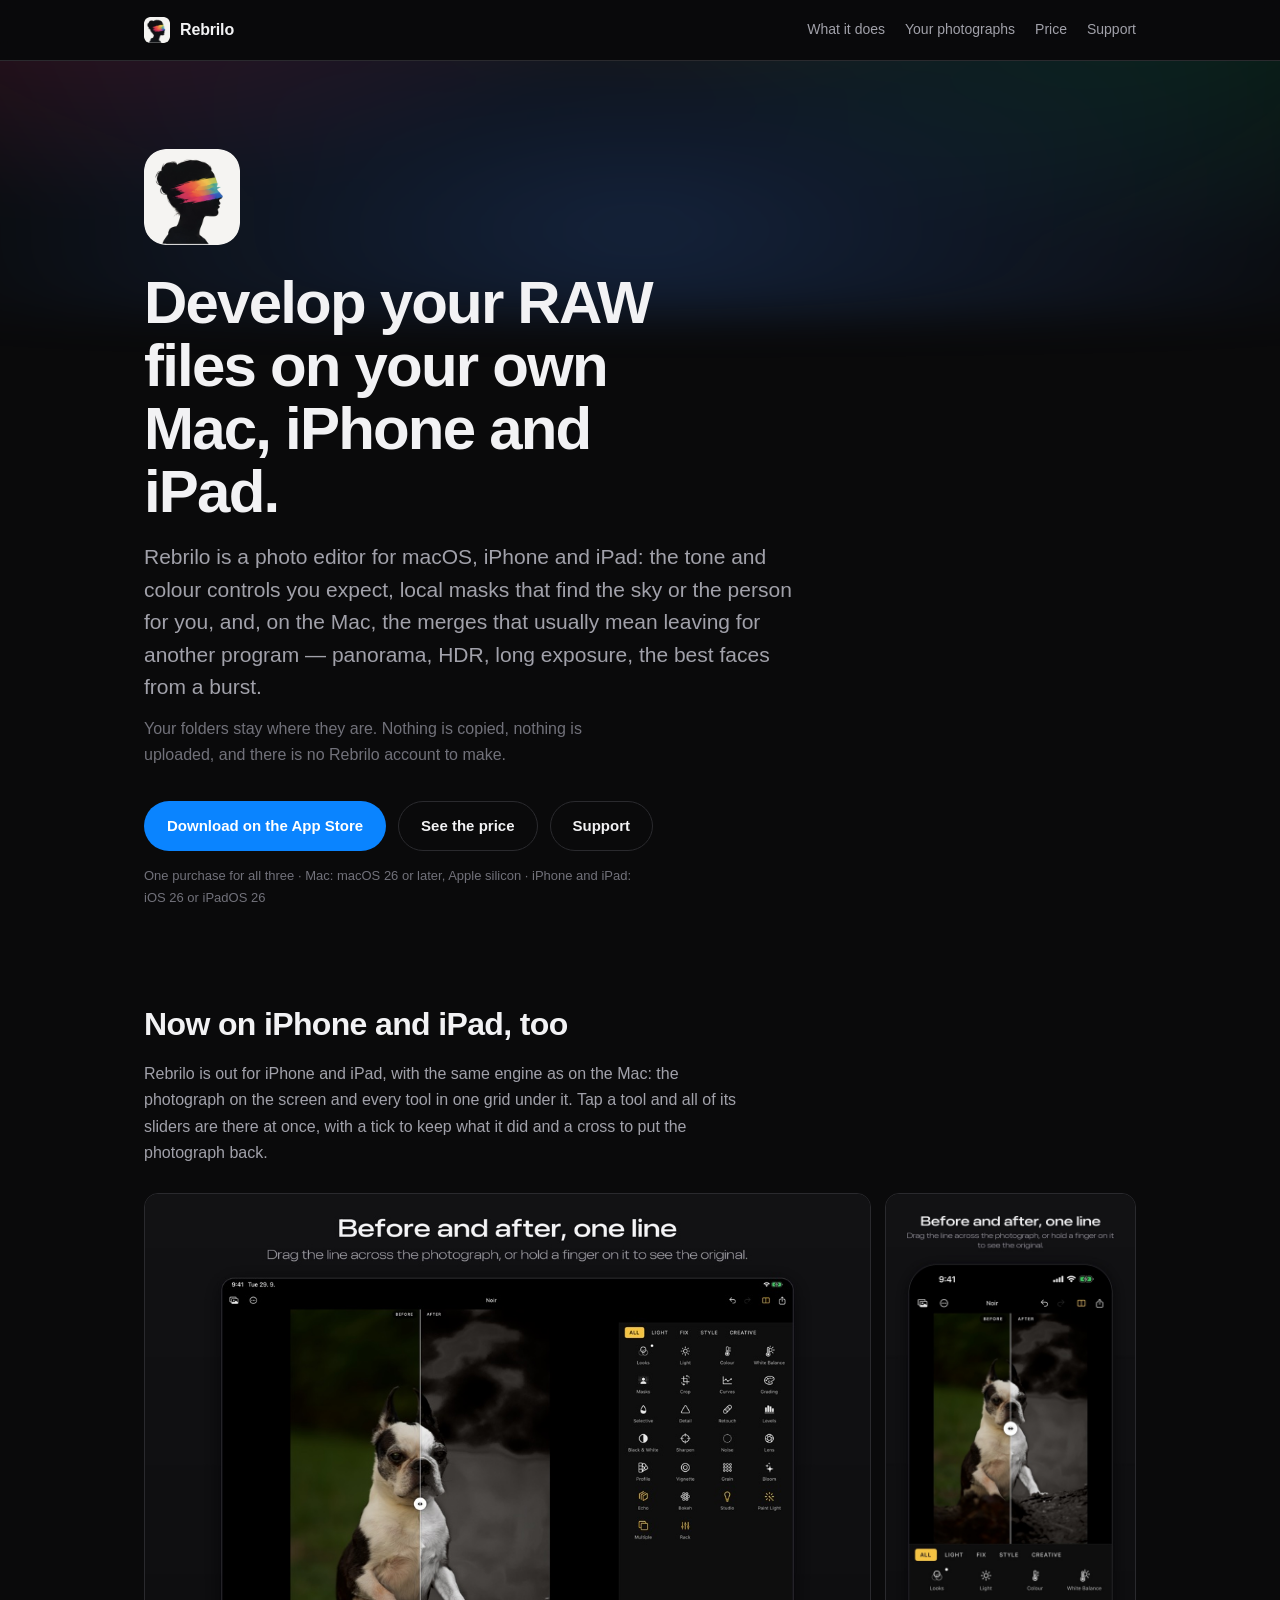
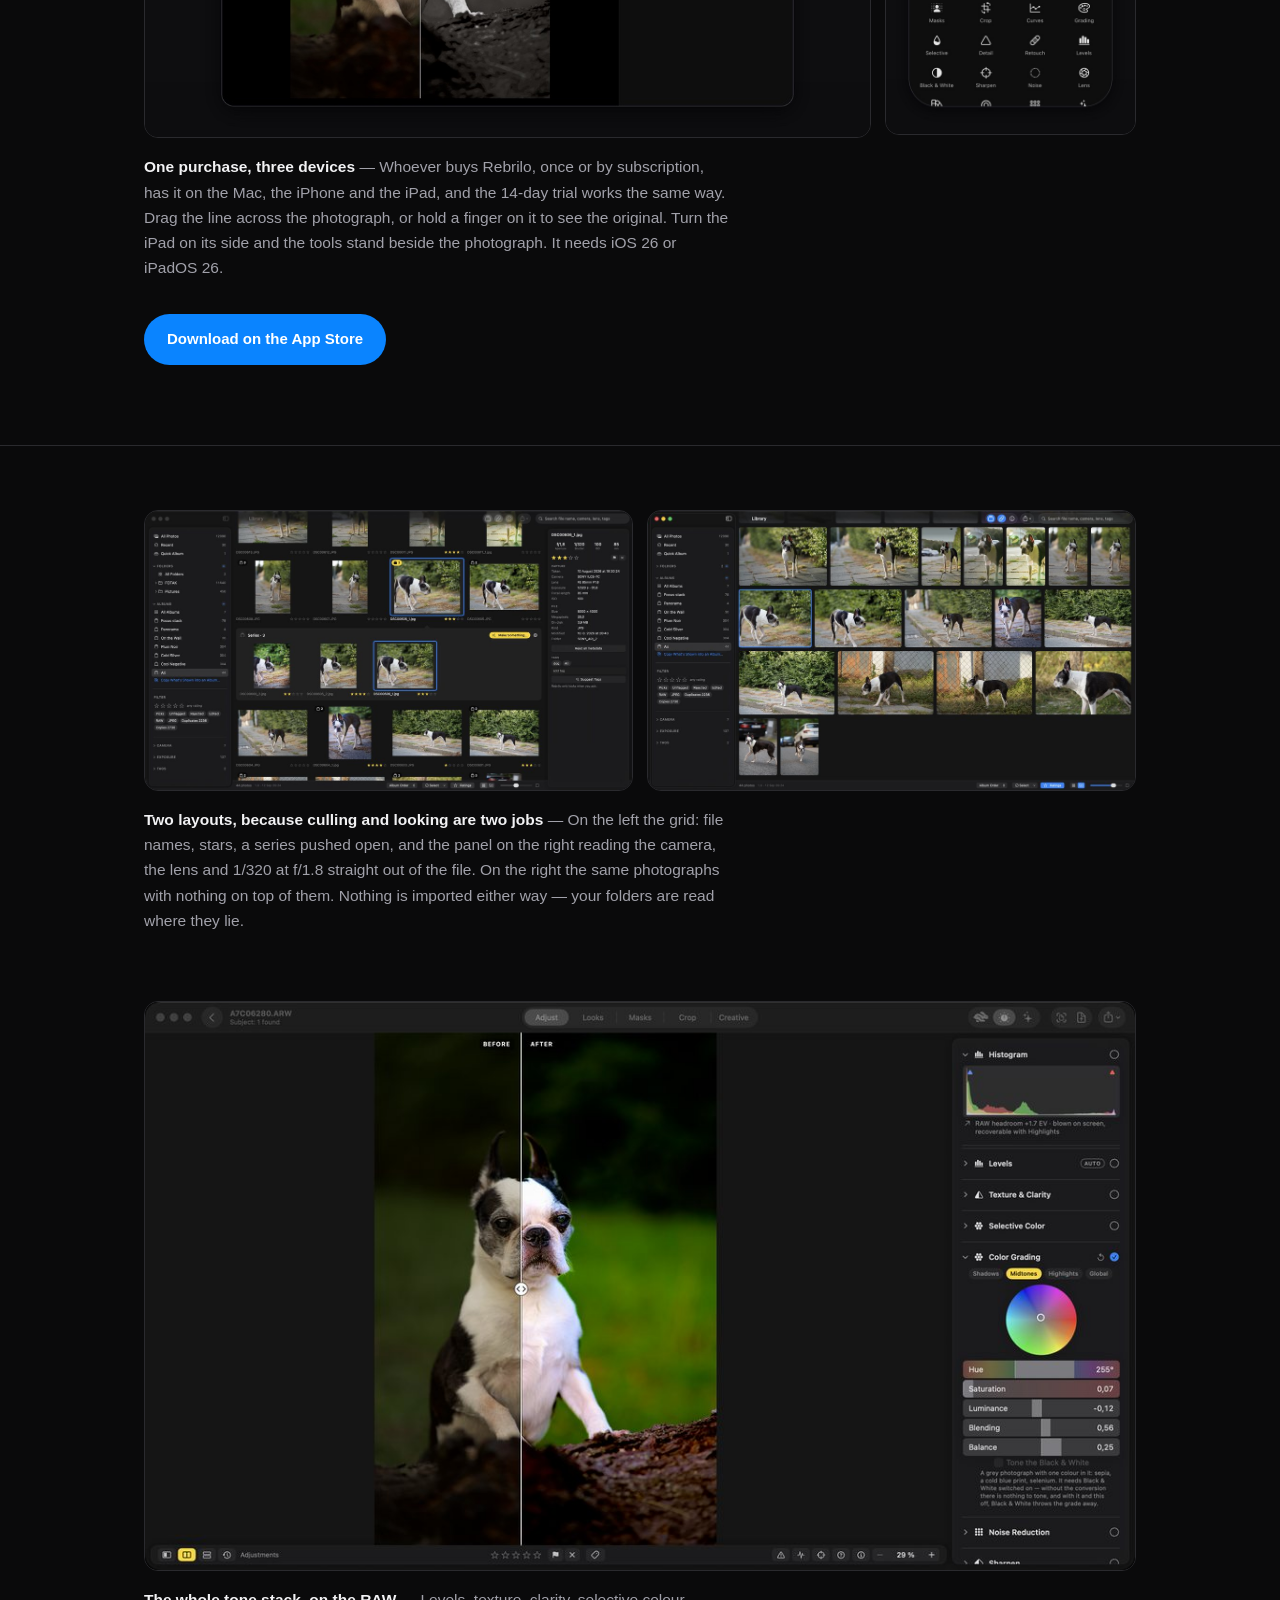
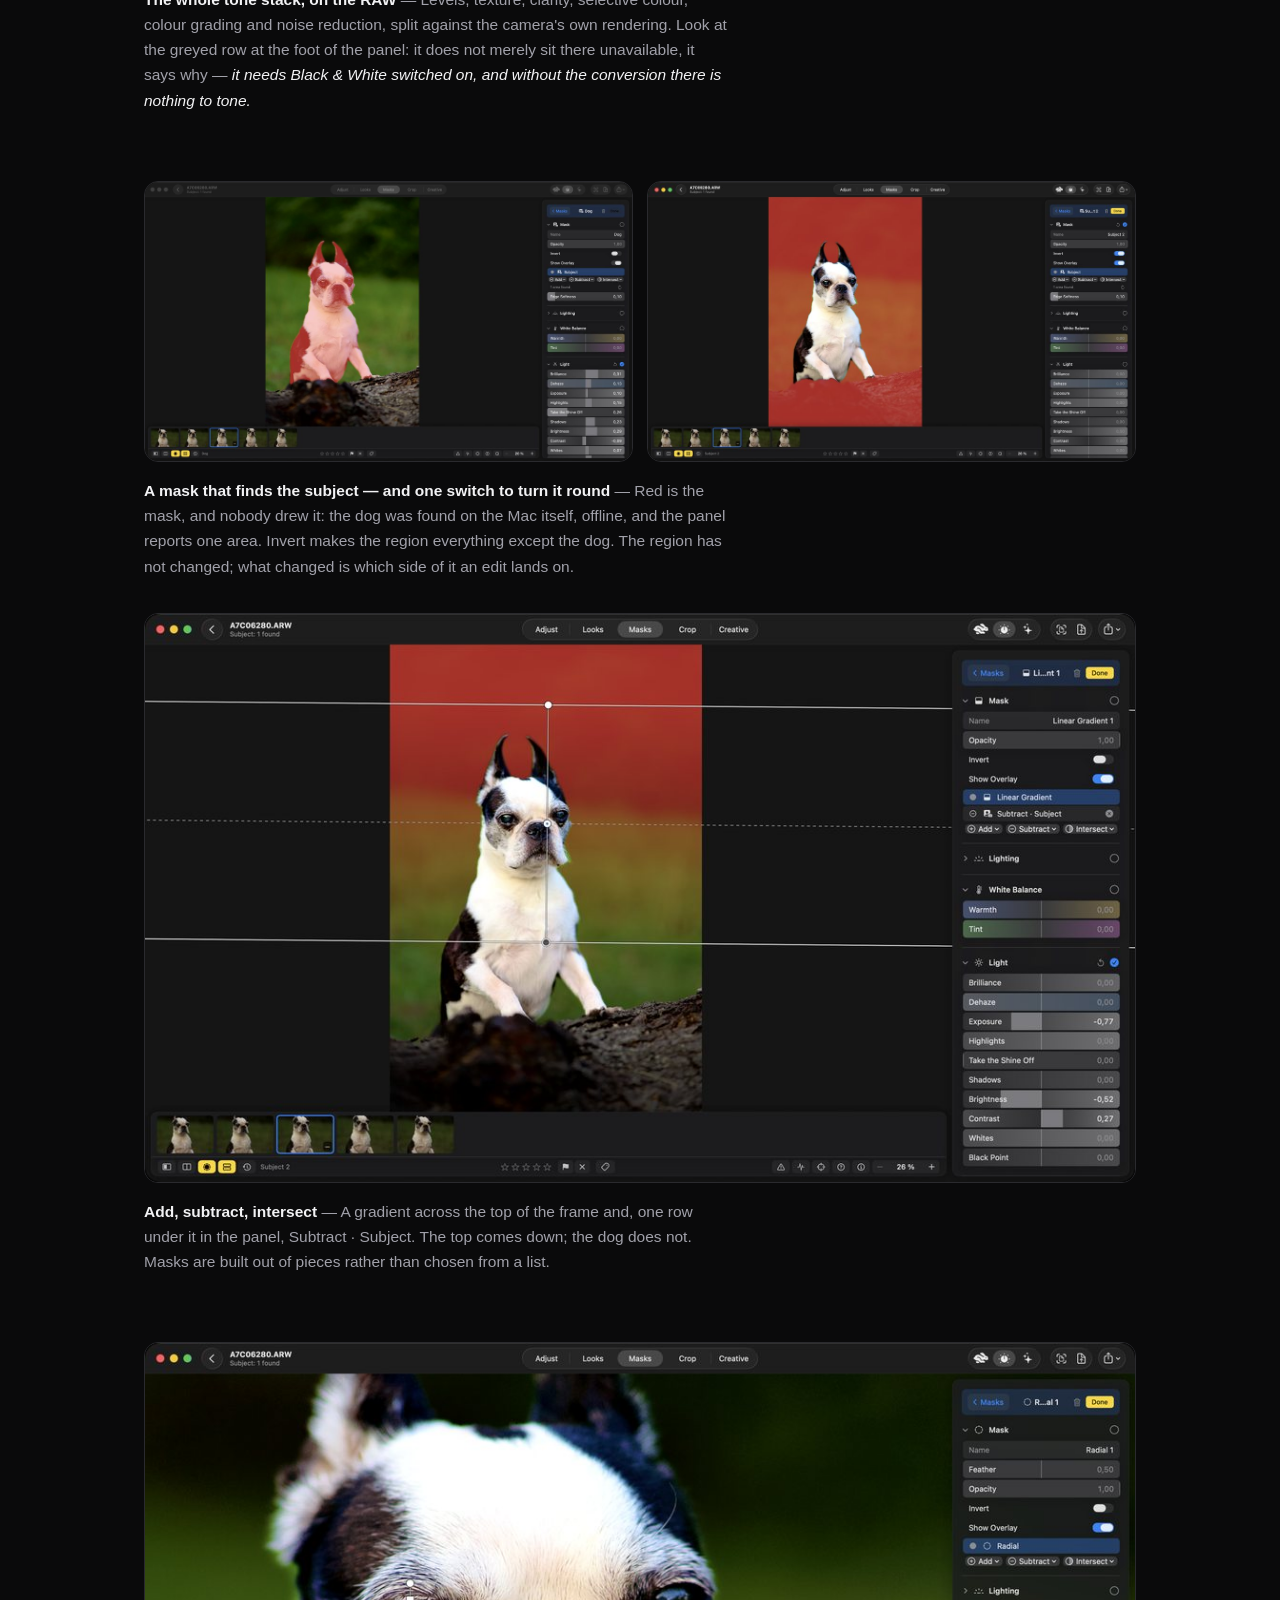
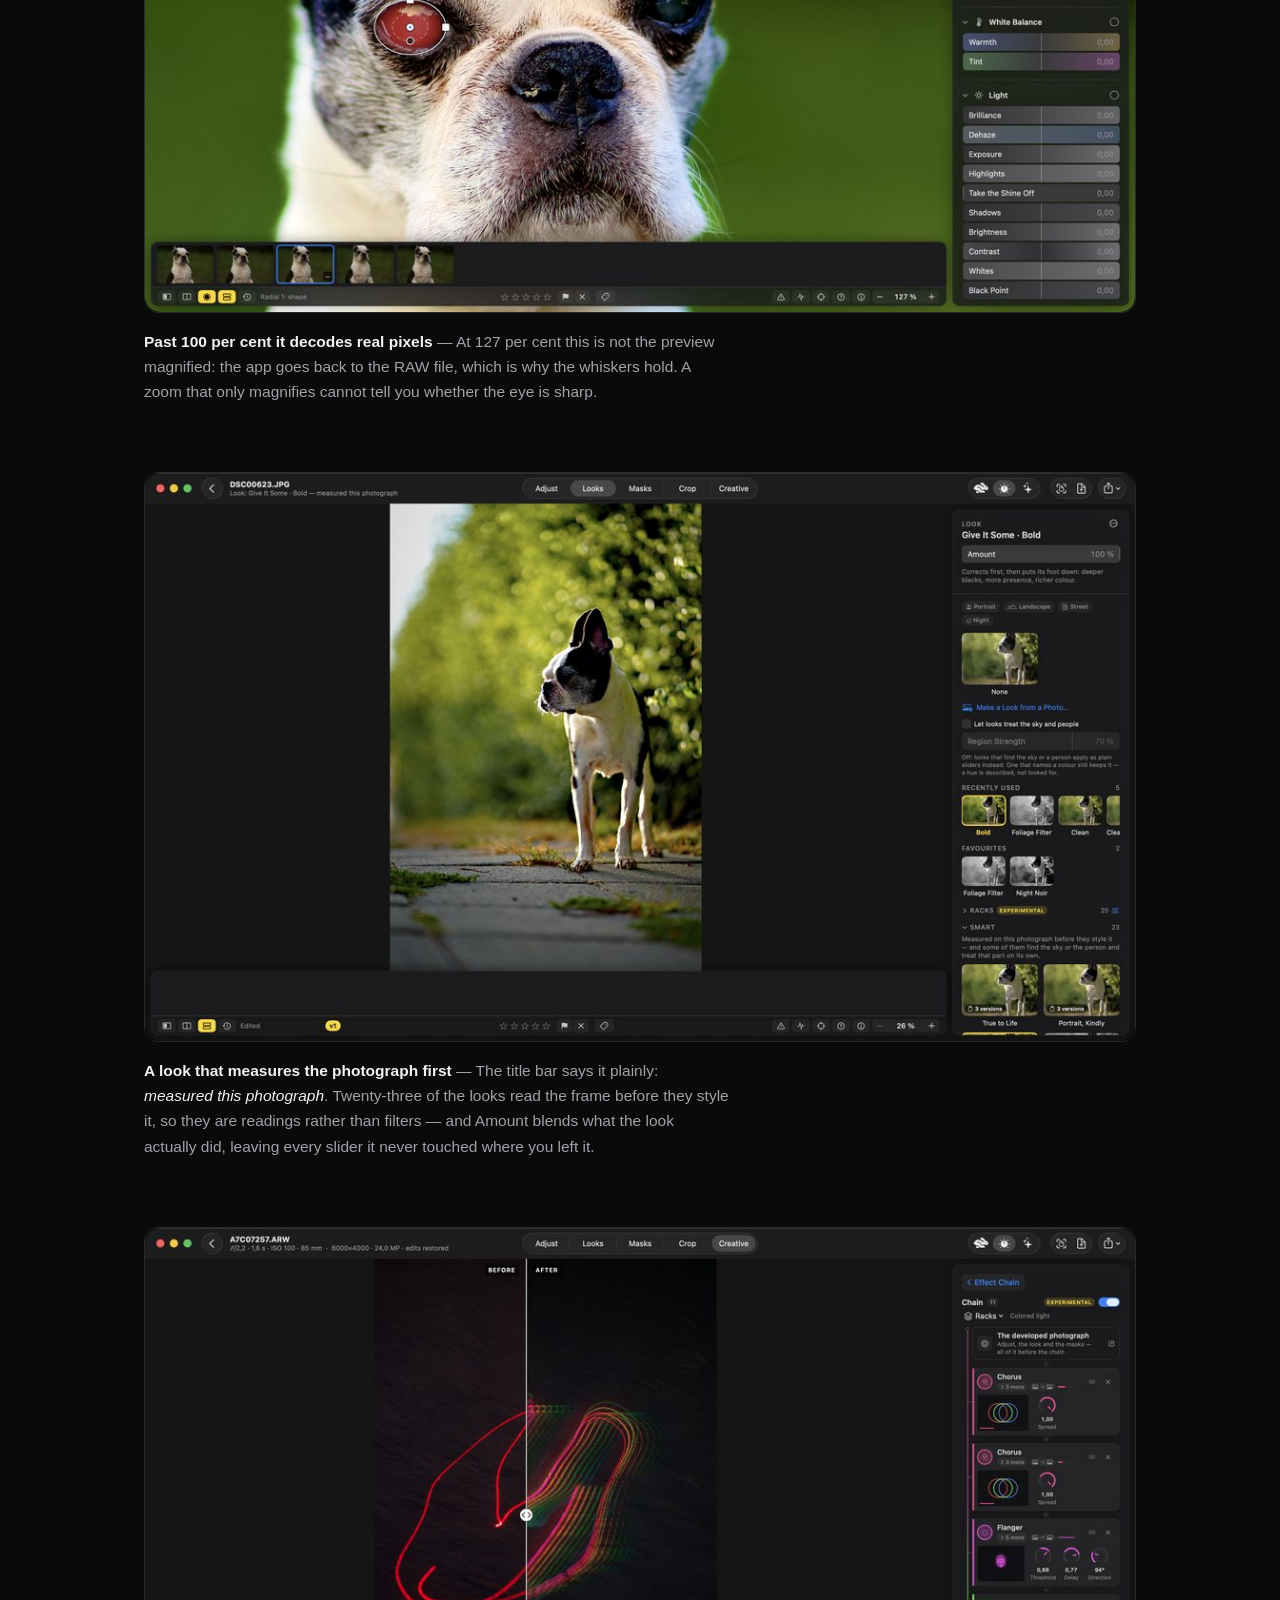
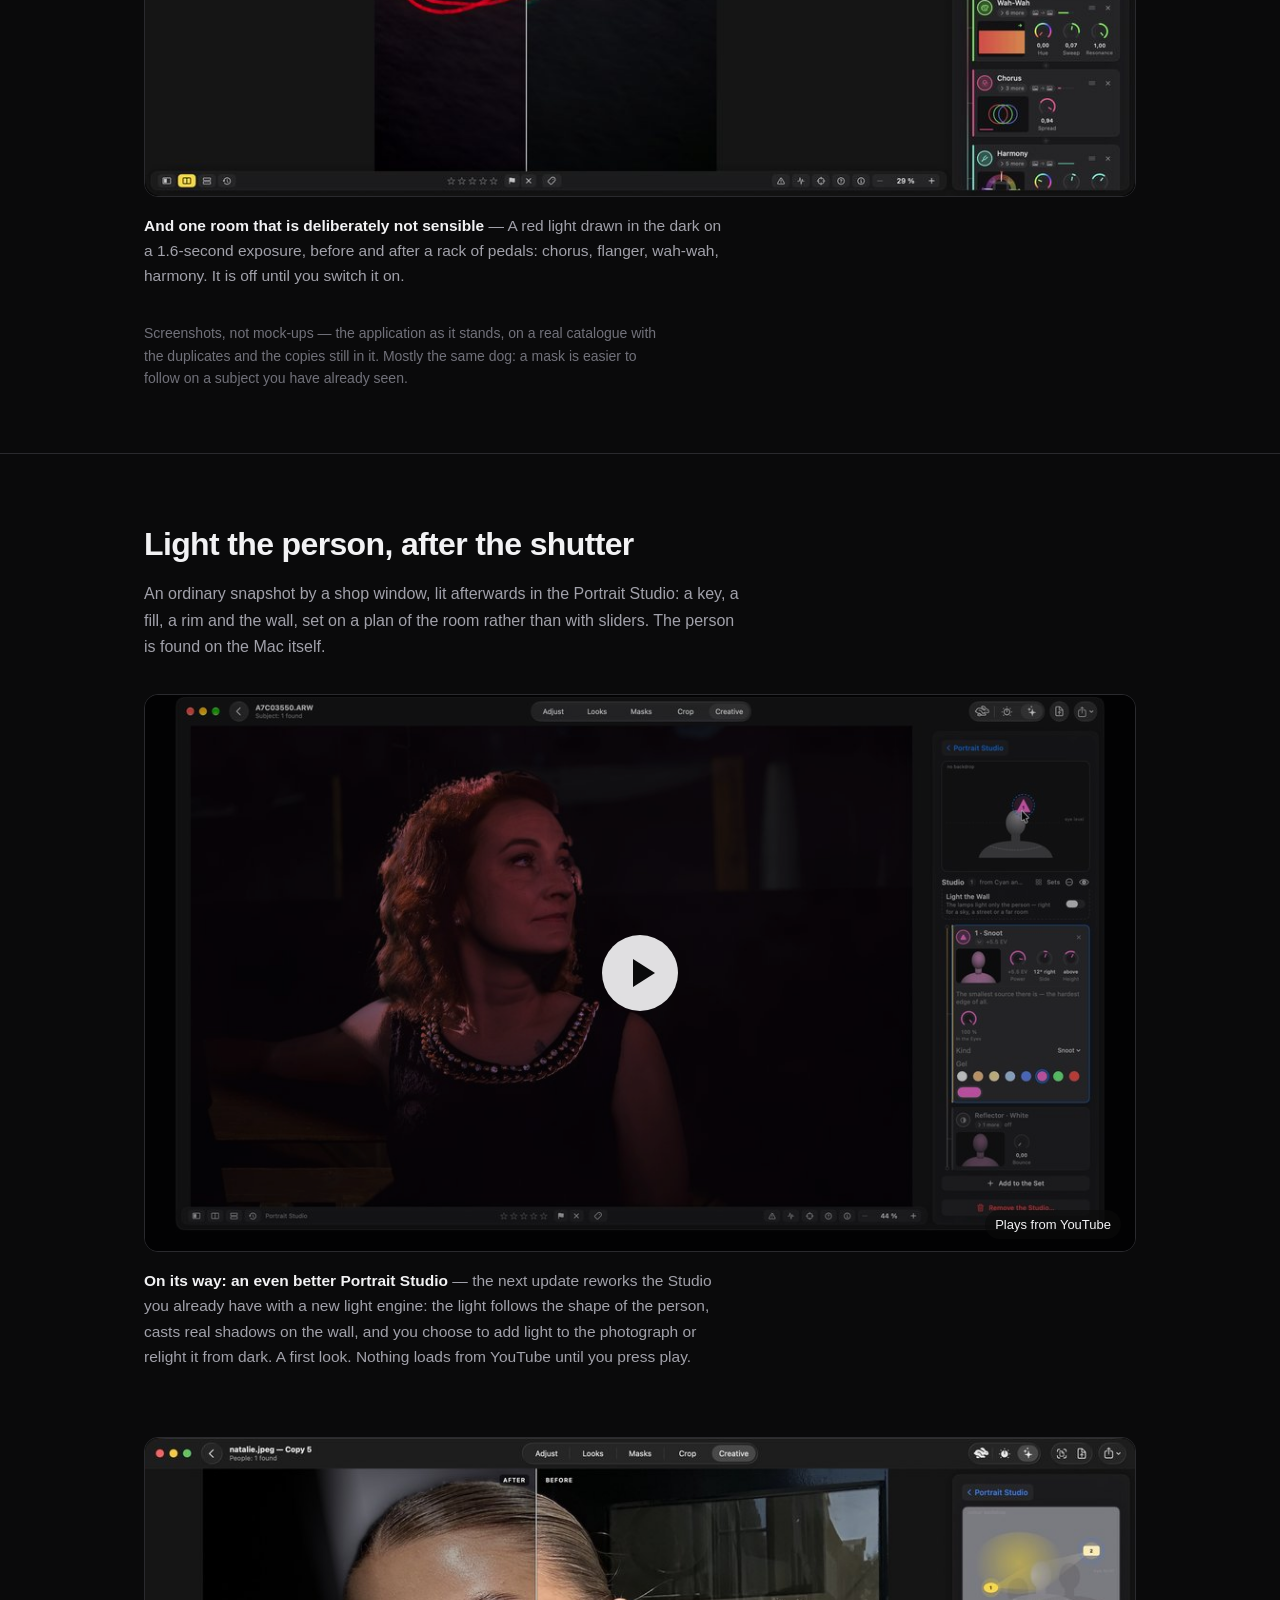
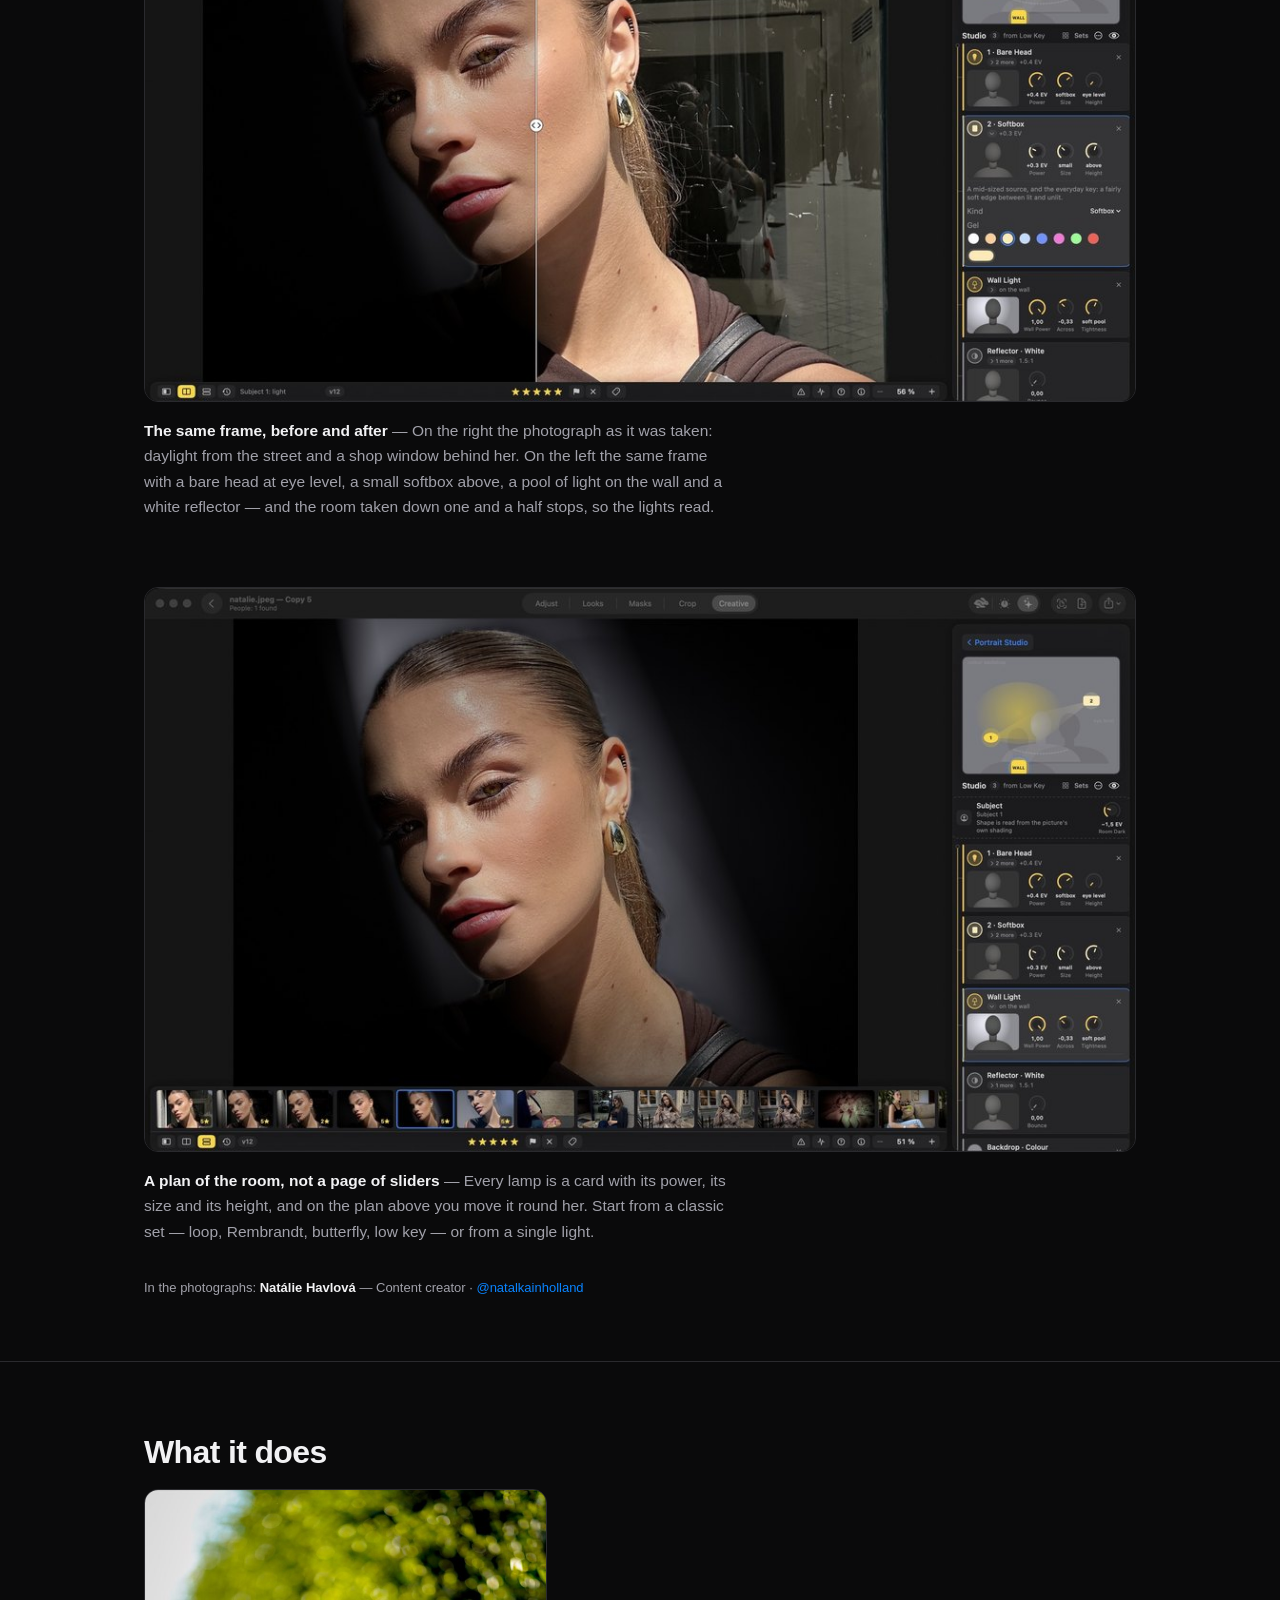
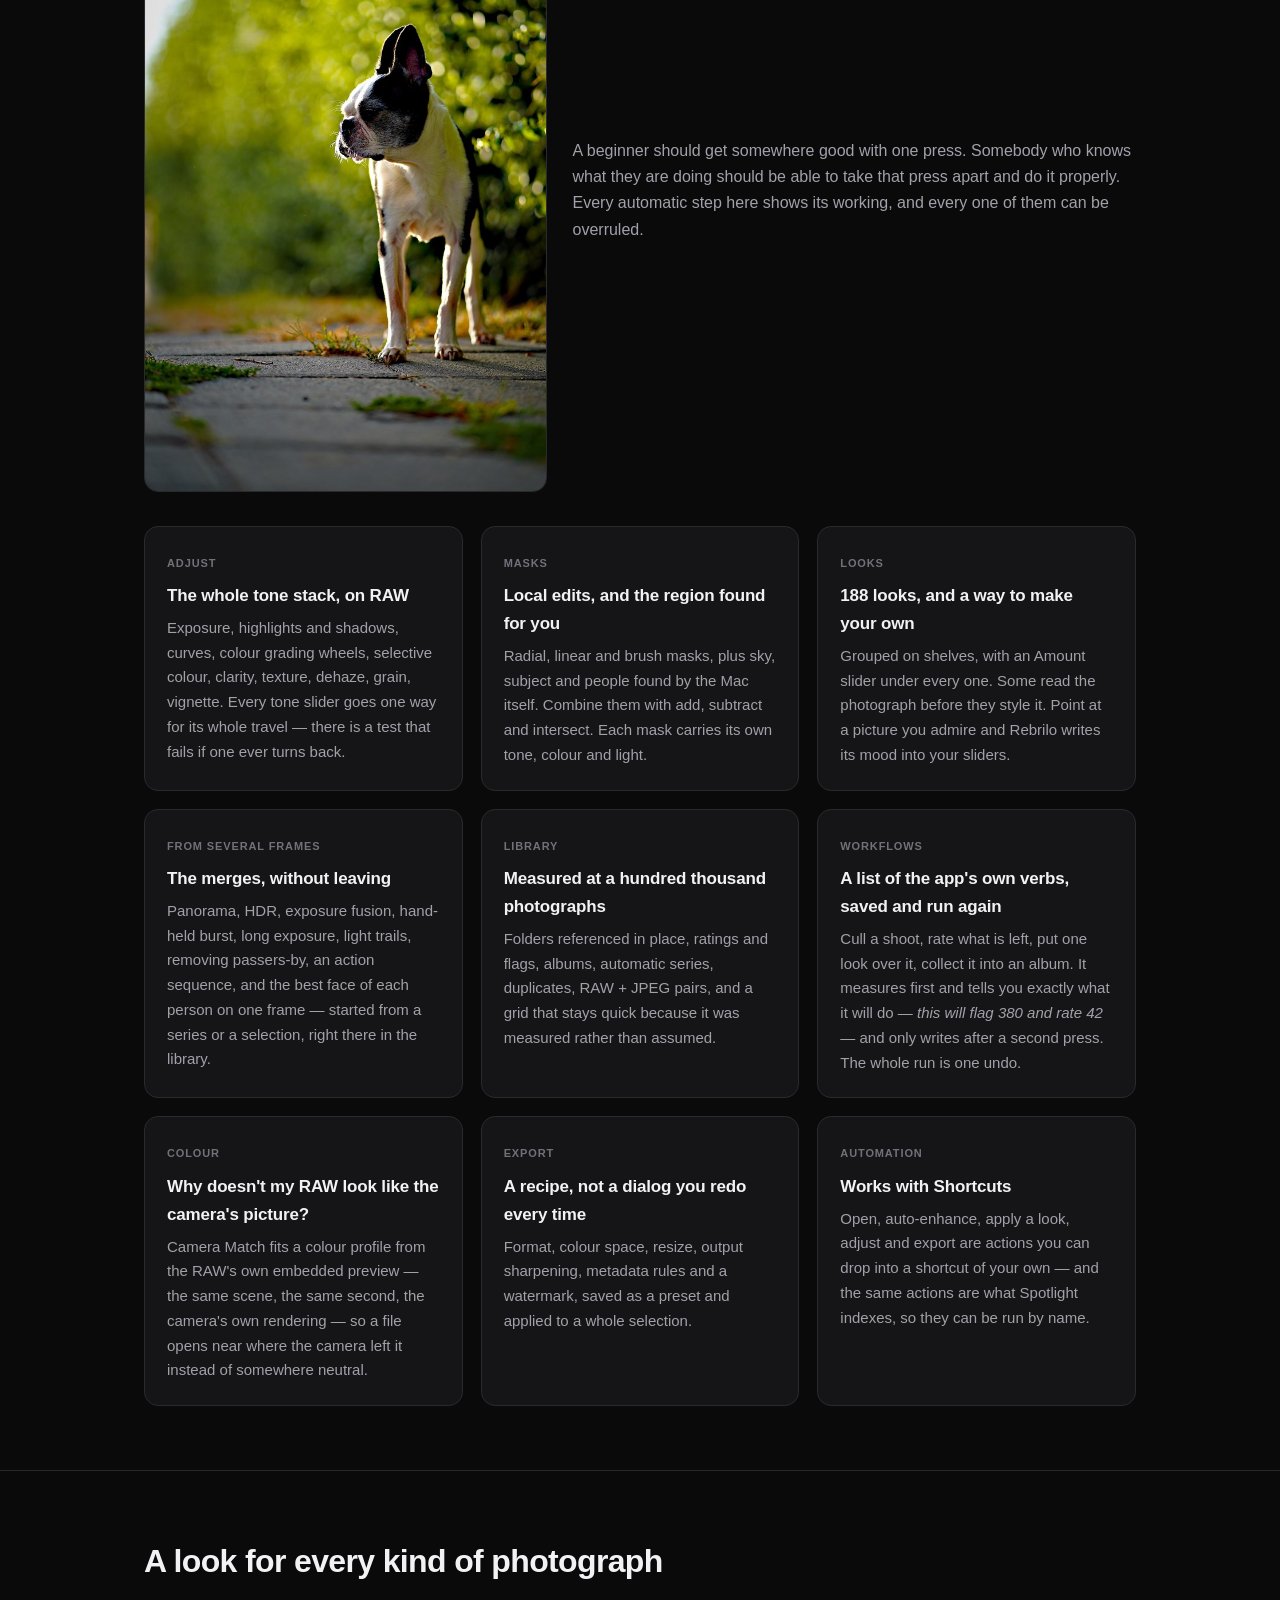
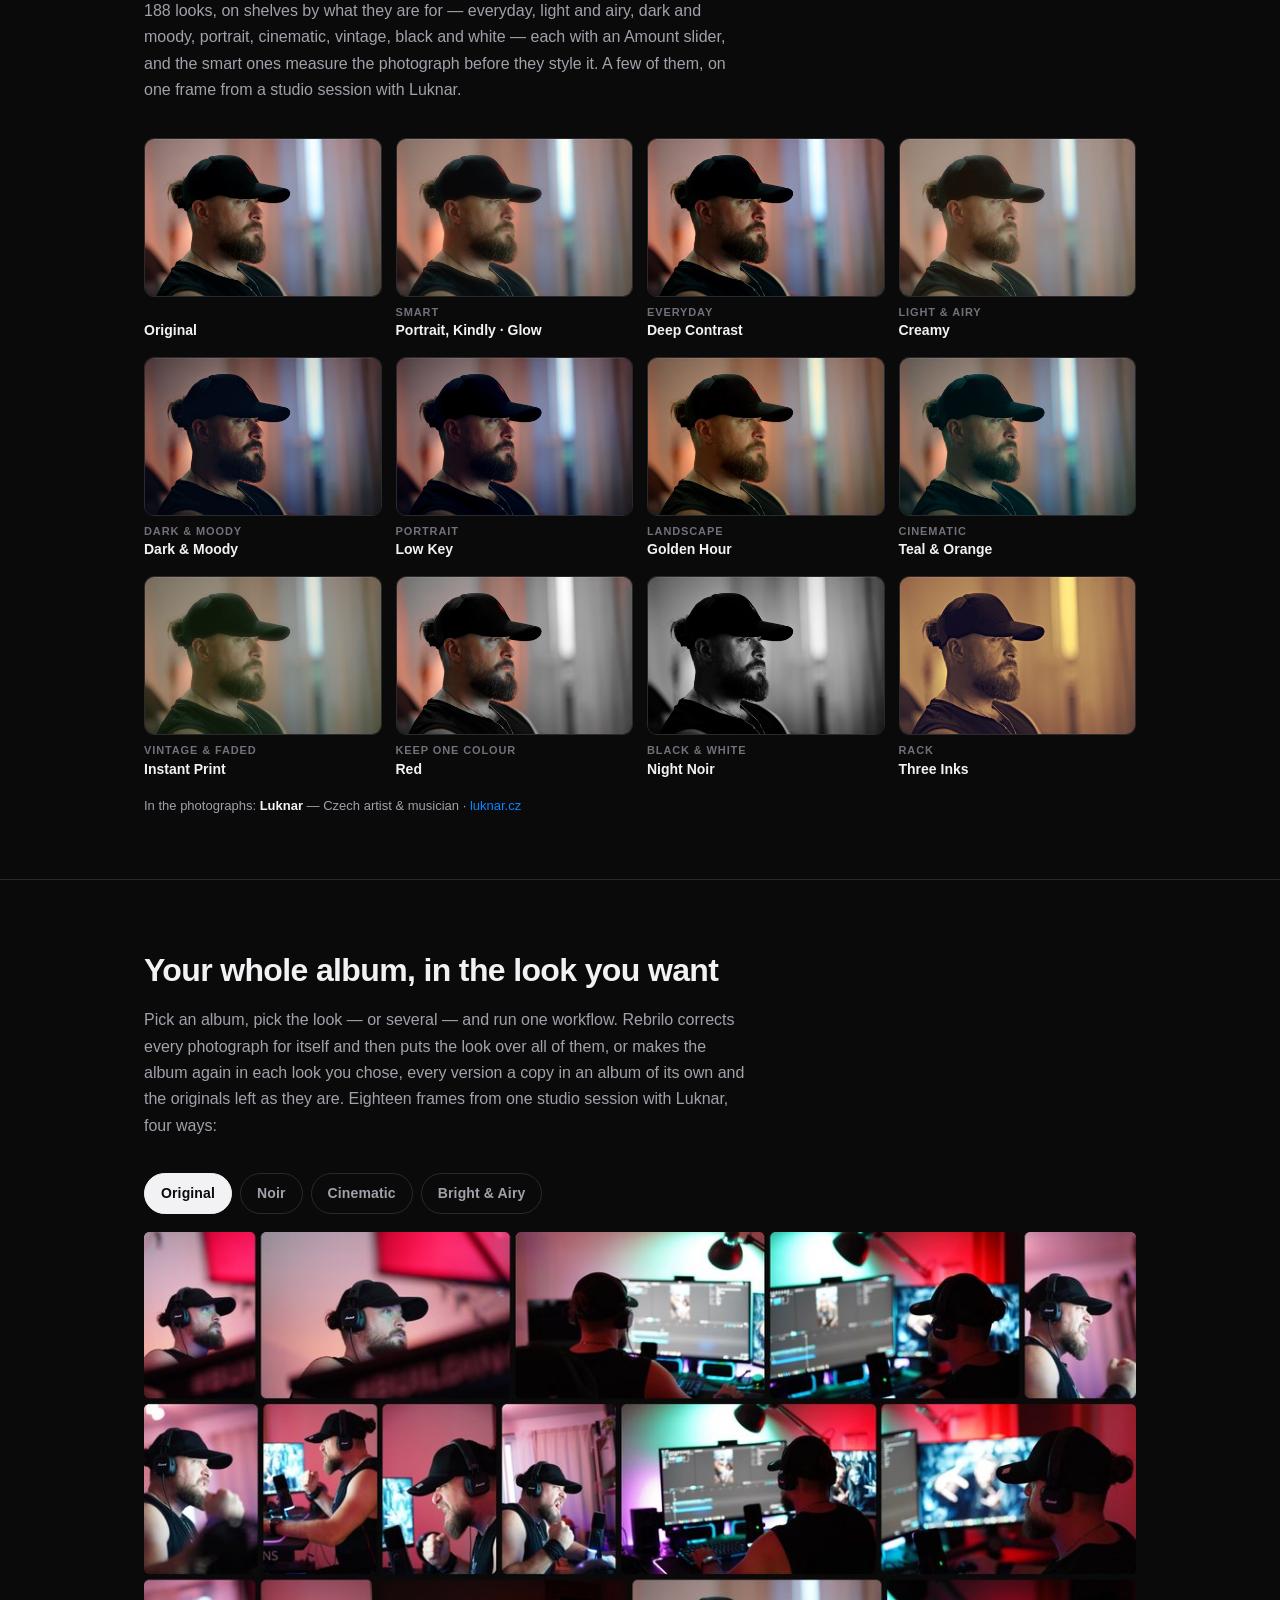
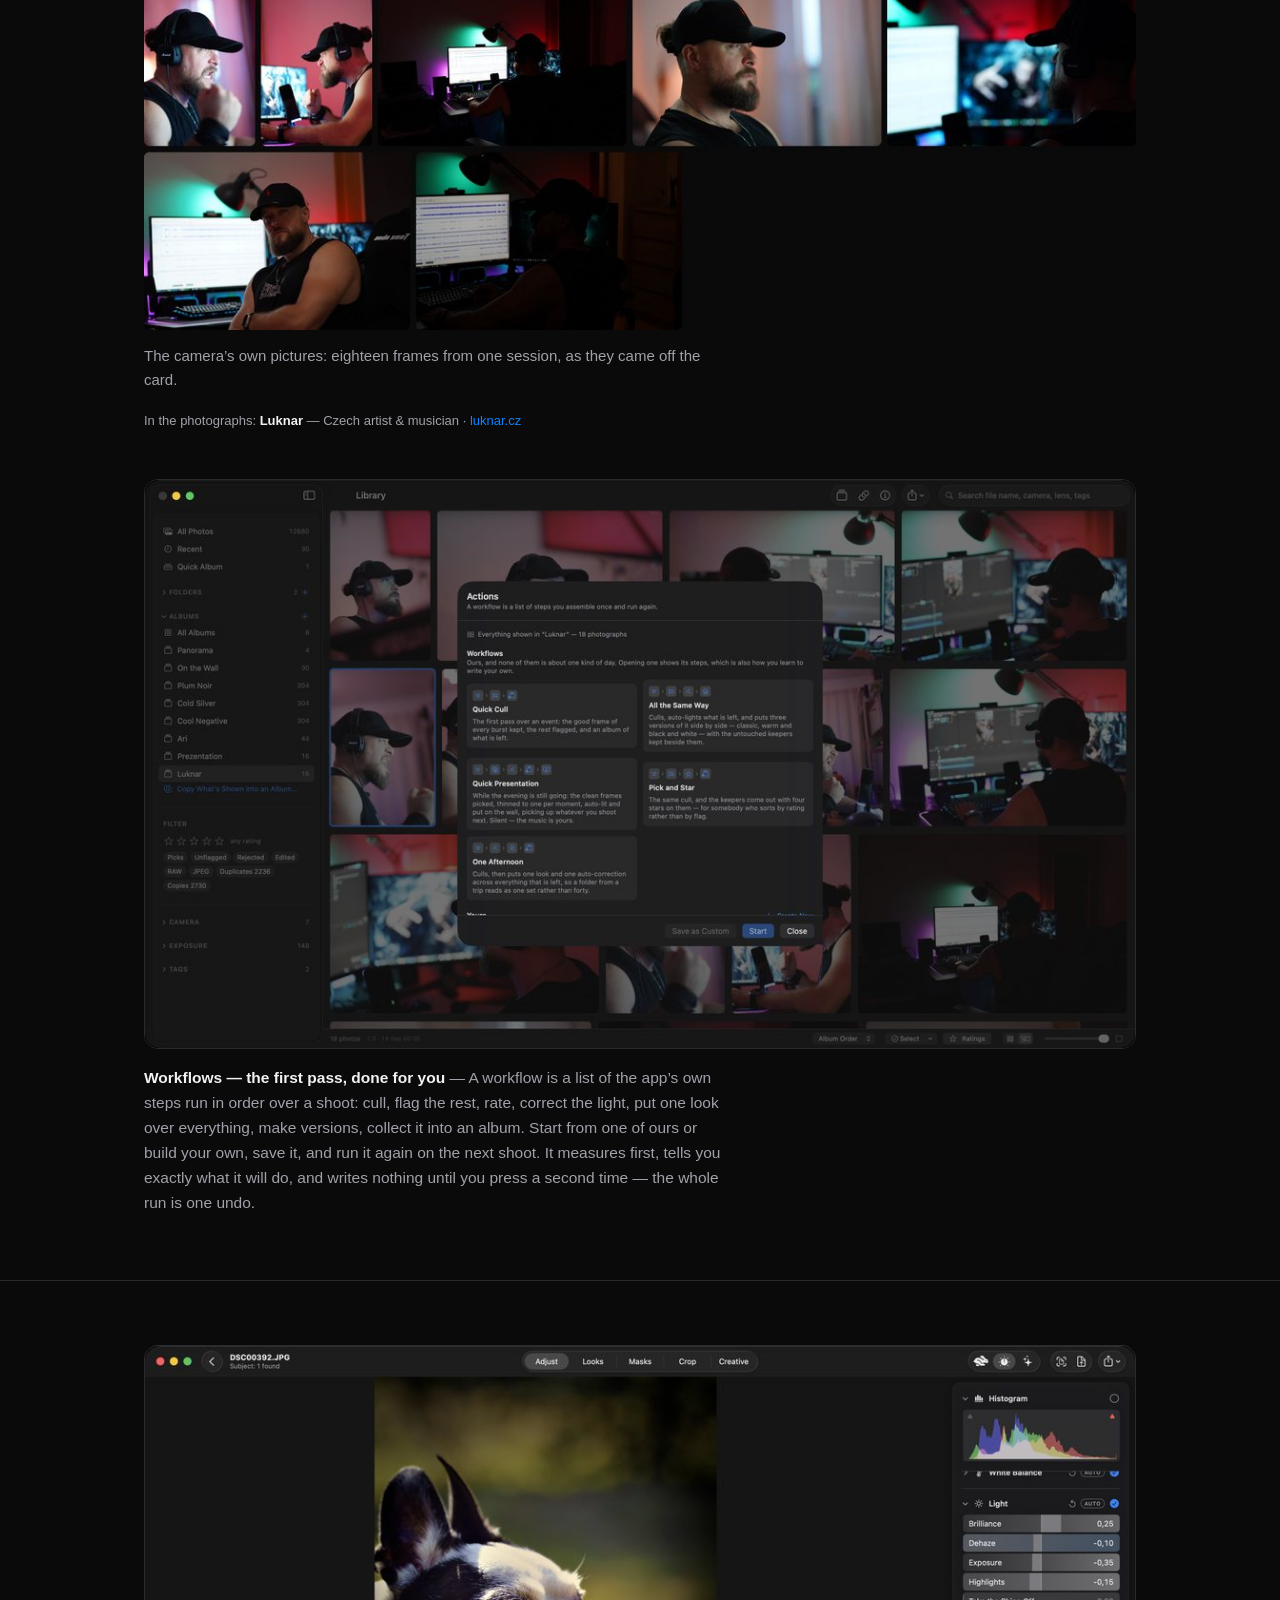
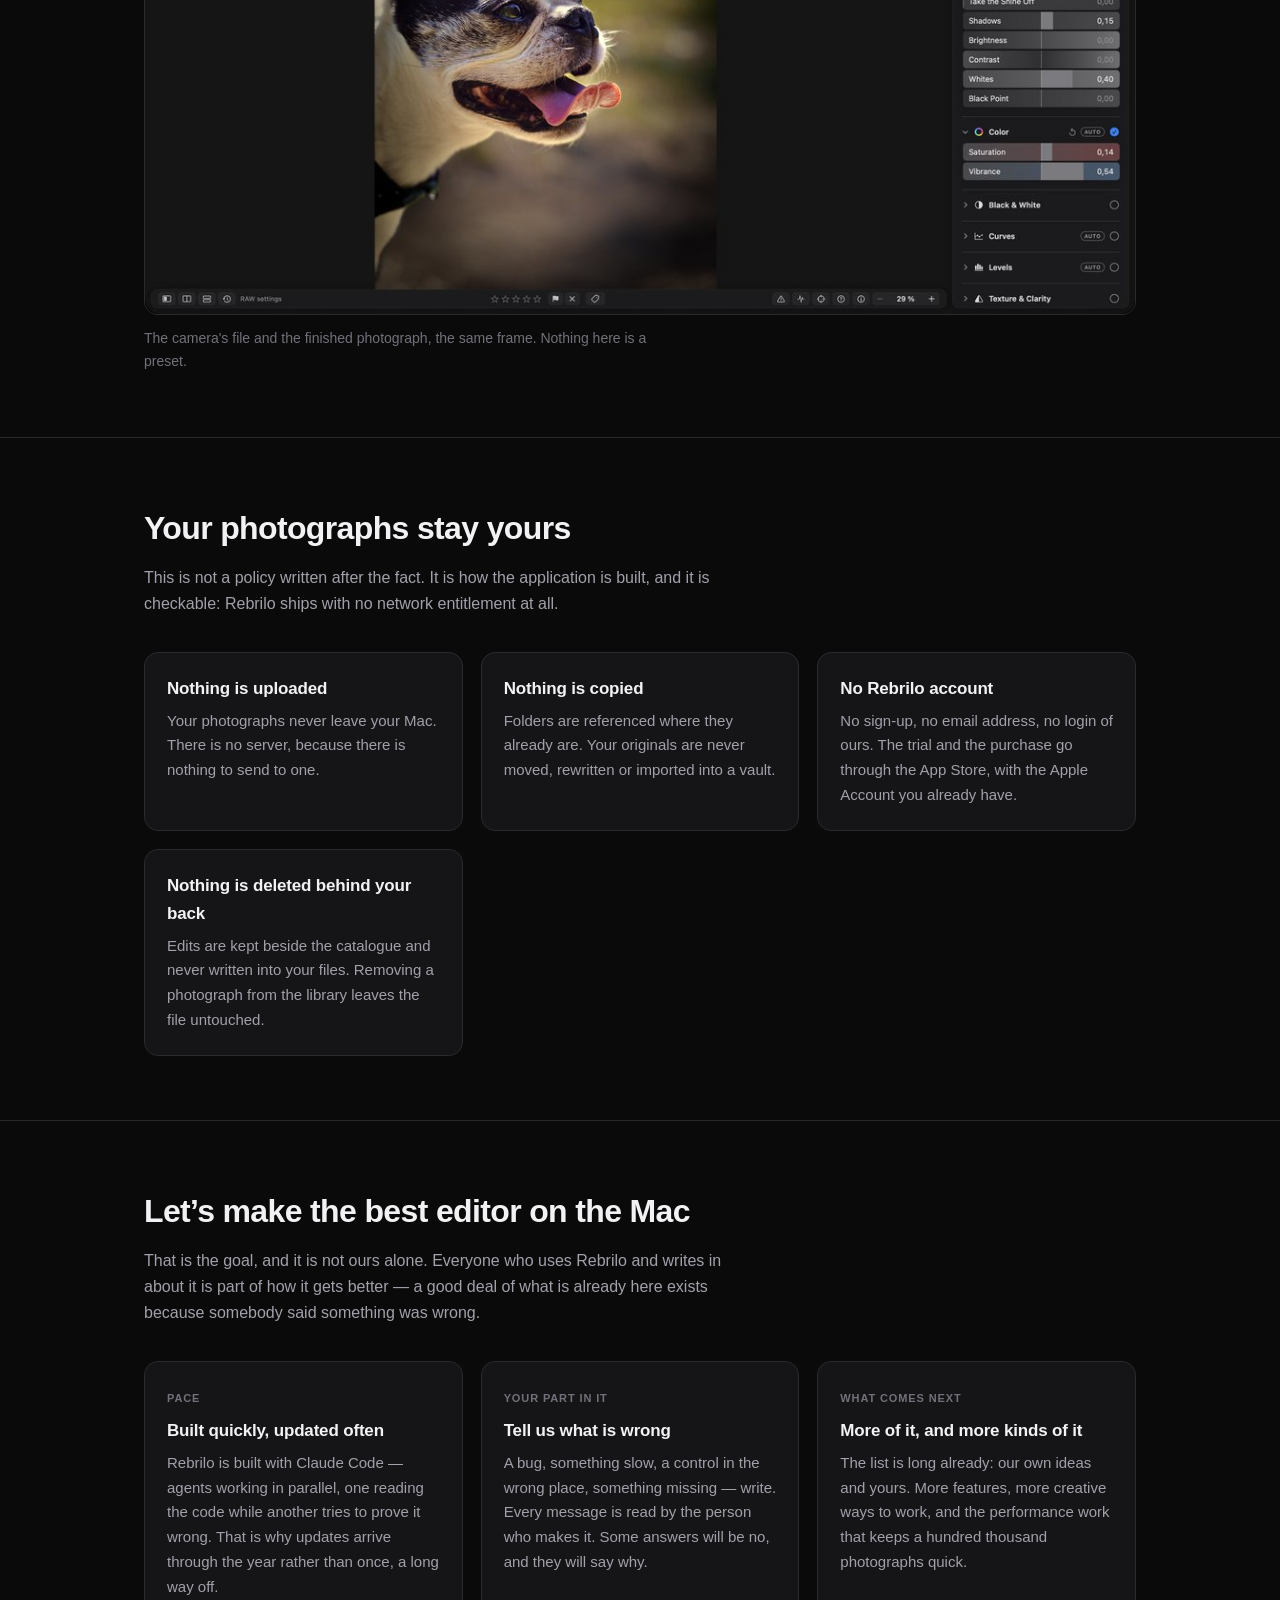
==== commit f15d133a: "The film's poster is a frame of the film It showed the 1.0 Studio on another photograph; the film is" ====
--- a/index.html
+++ b/index.html
@@ -303,10 +303,10 @@
         <div class="video" id="studio-film">
           <button type="button" class="video-play" data-video="OYWsWaHTYBc"
                   aria-label="Play a first look at the next Portrait Studio. It loads from YouTube when you press play.">
-            <img src="assets/shot-natalie-studio-2080.jpg"
-                 srcset="assets/shot-natalie-studio-1040.jpg 1040w, assets/shot-natalie-studio-2080.jpg 2080w"
+            <img src="assets/film-poster-2080.jpg"
+                 srcset="assets/film-poster-1040.jpg 1040w, assets/film-poster-2080.jpg 2080w"
                  sizes="(max-width: 1088px) 100vw, 1040px"
-                 width="2080" height="1184" loading="lazy" alt="">
+                 width="2080" height="1250" loading="lazy" alt="">
             <span class="video-icon" aria-hidden="true"></span>
             <span class="video-note">Plays from YouTube</span>
           </button>
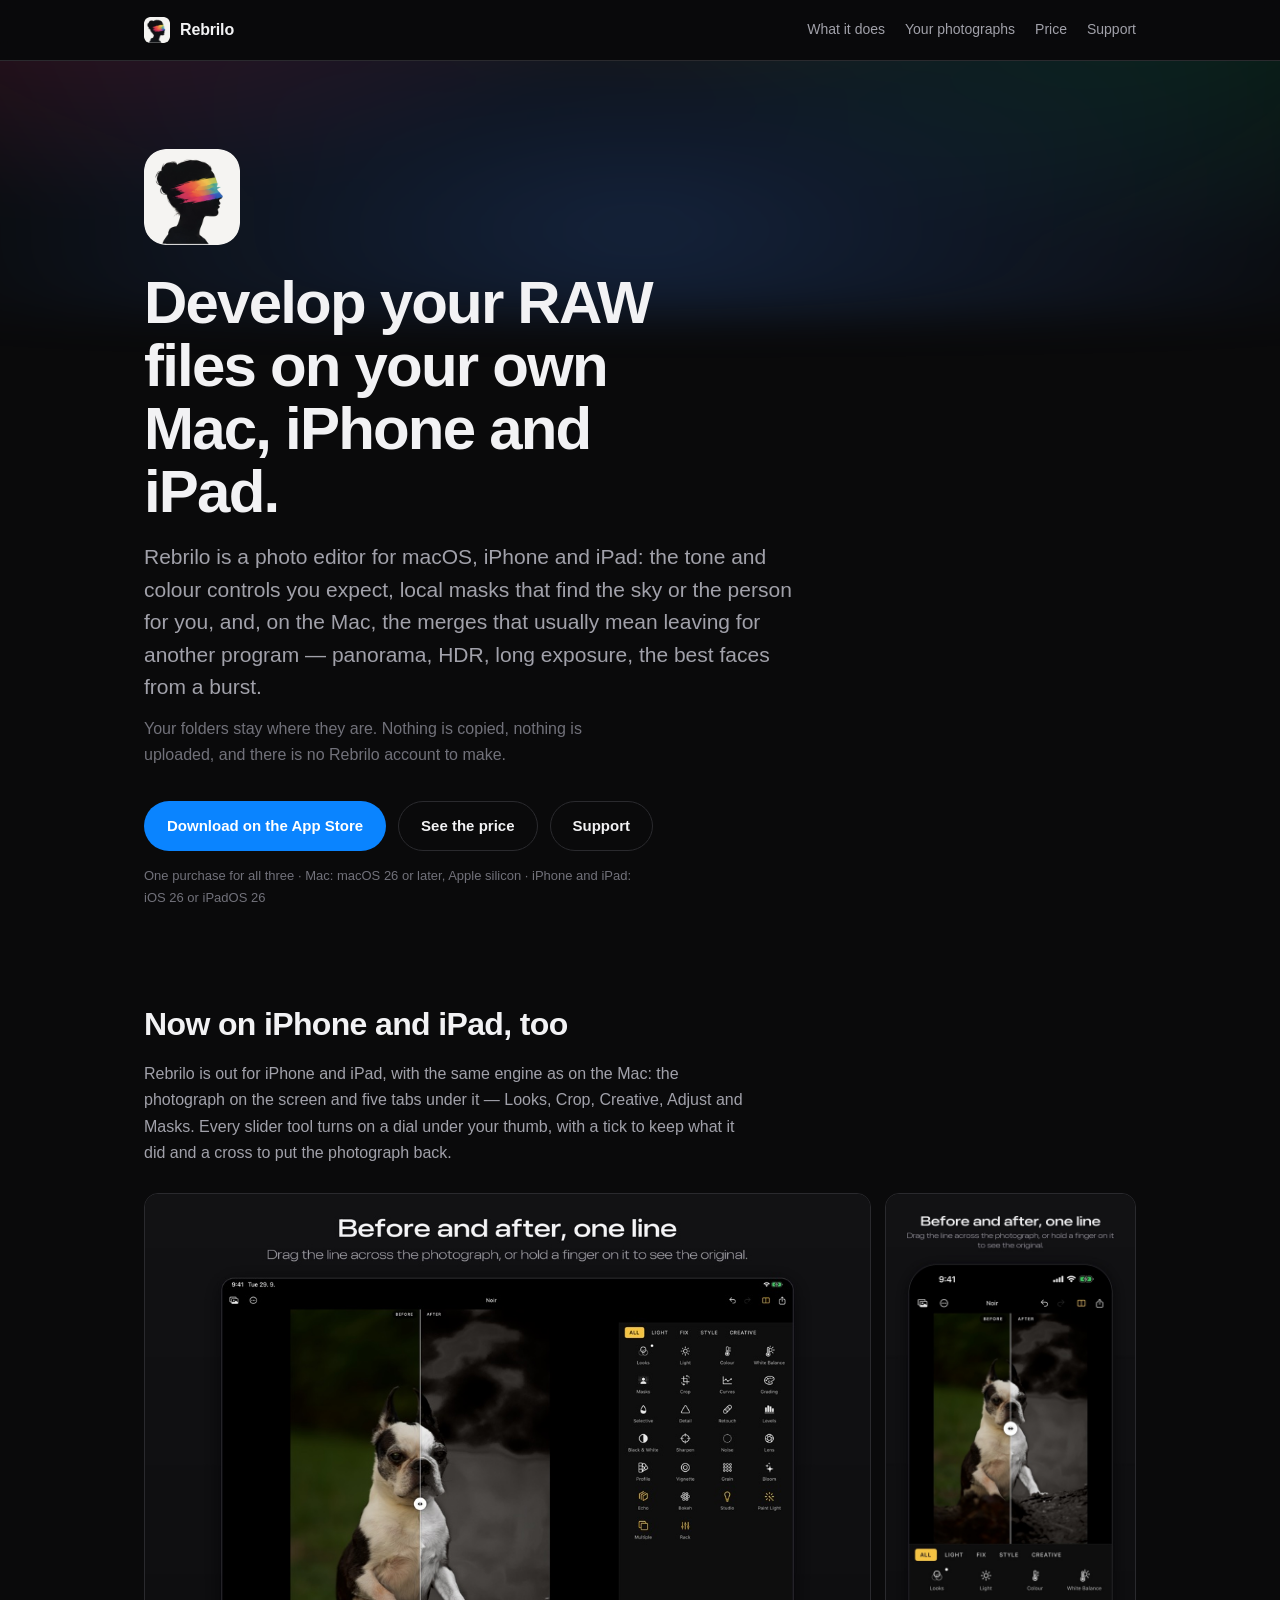
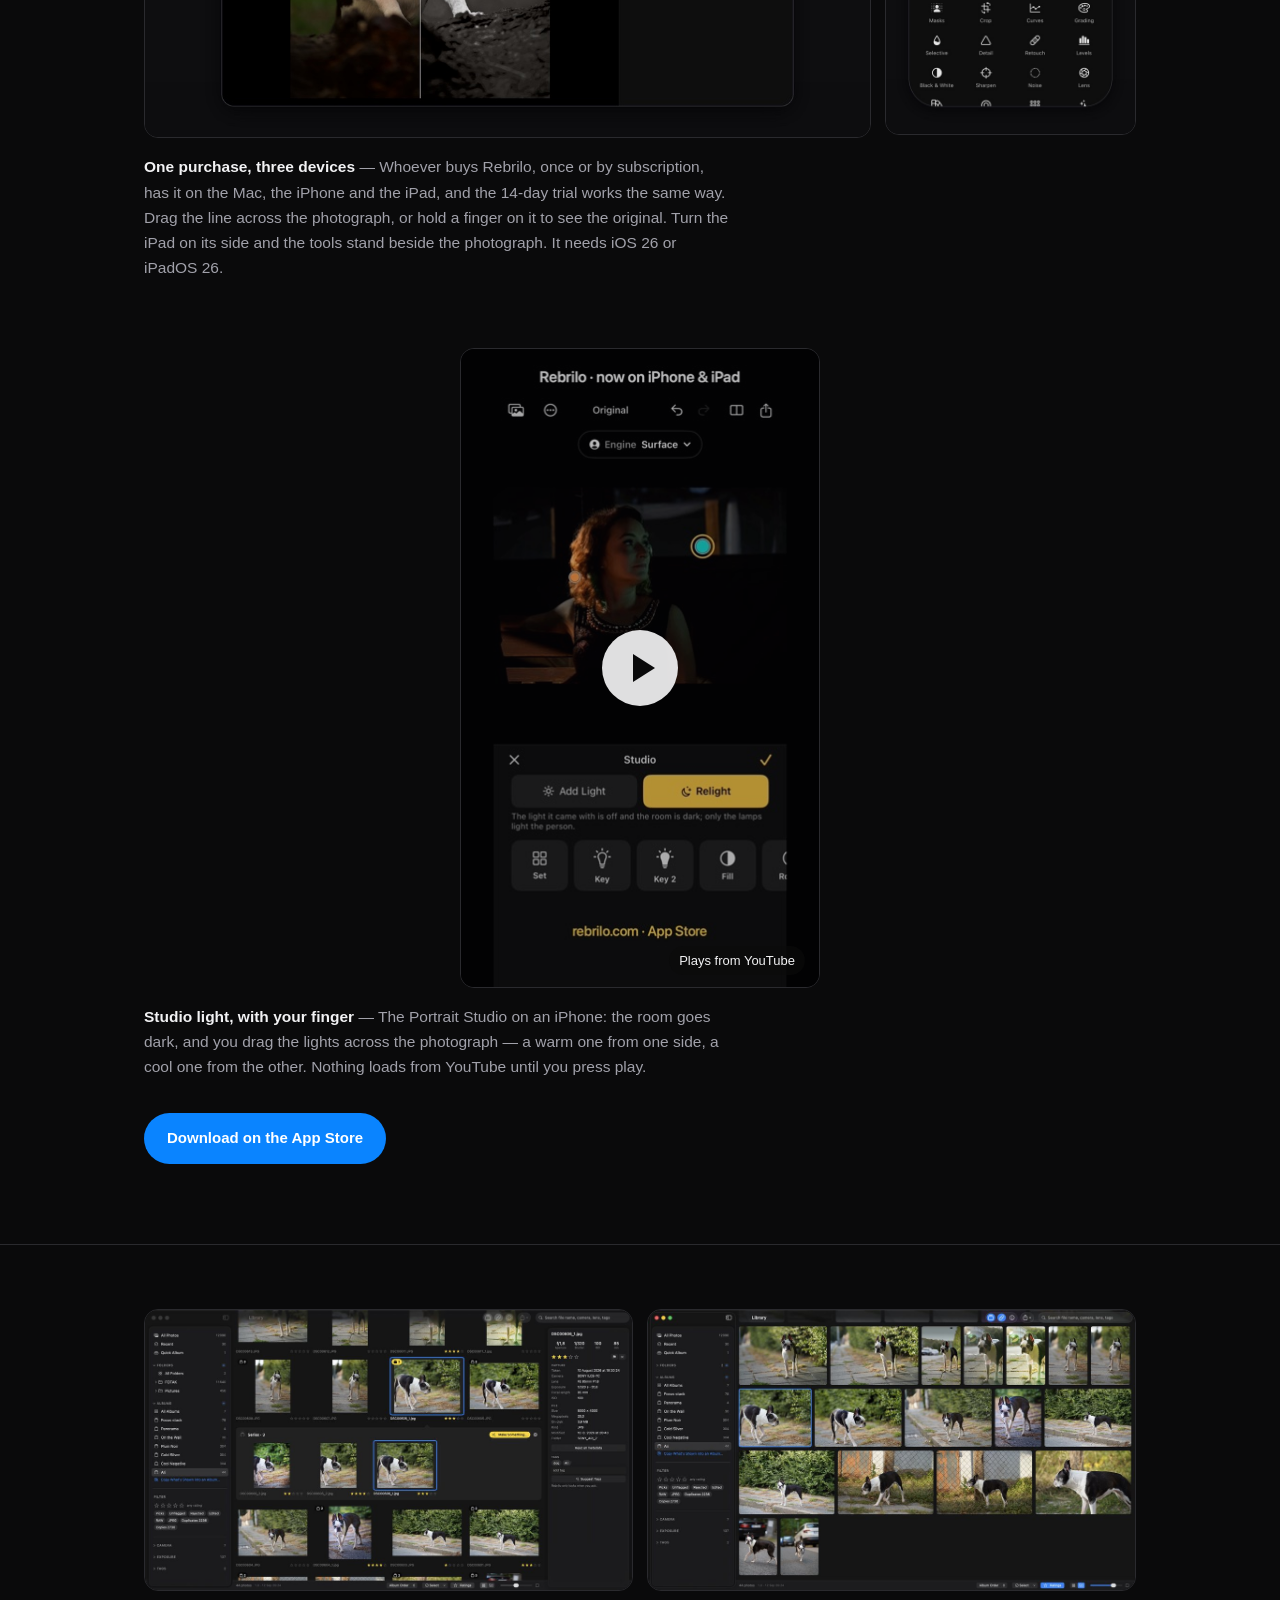
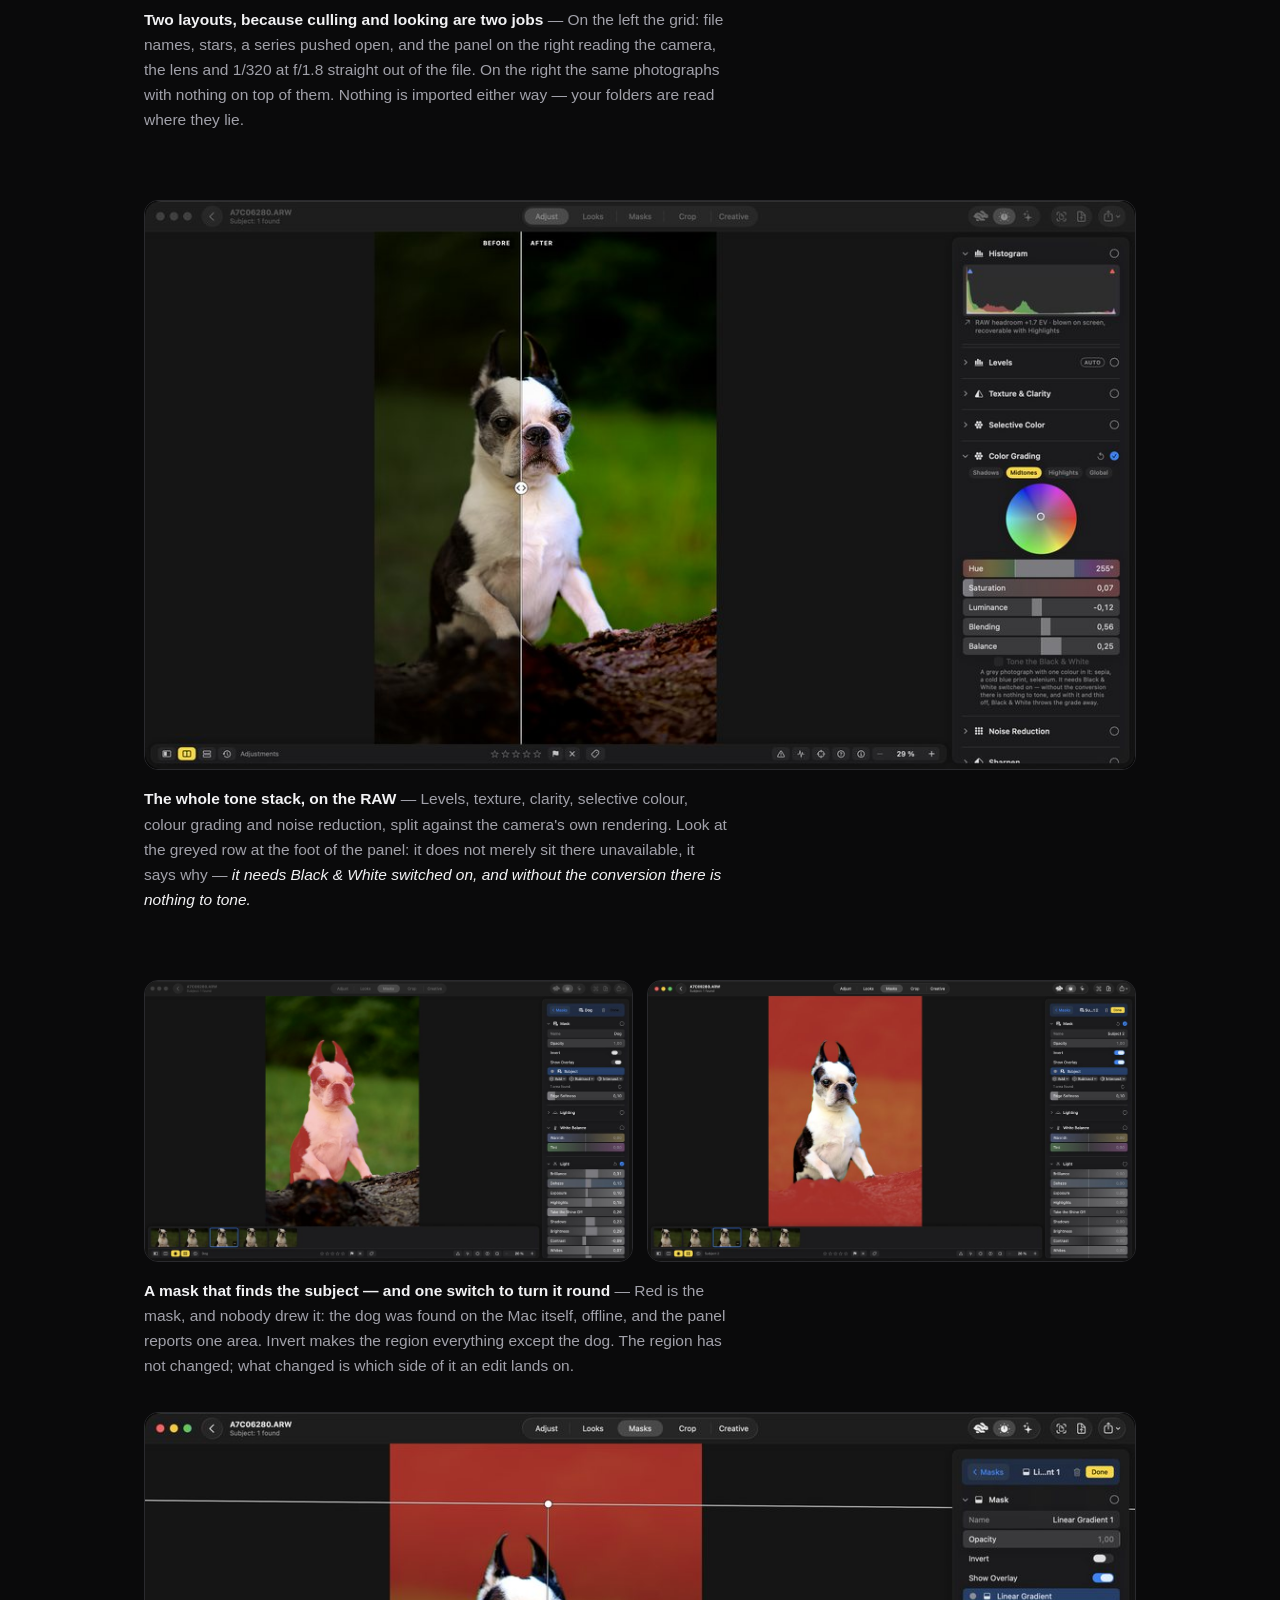
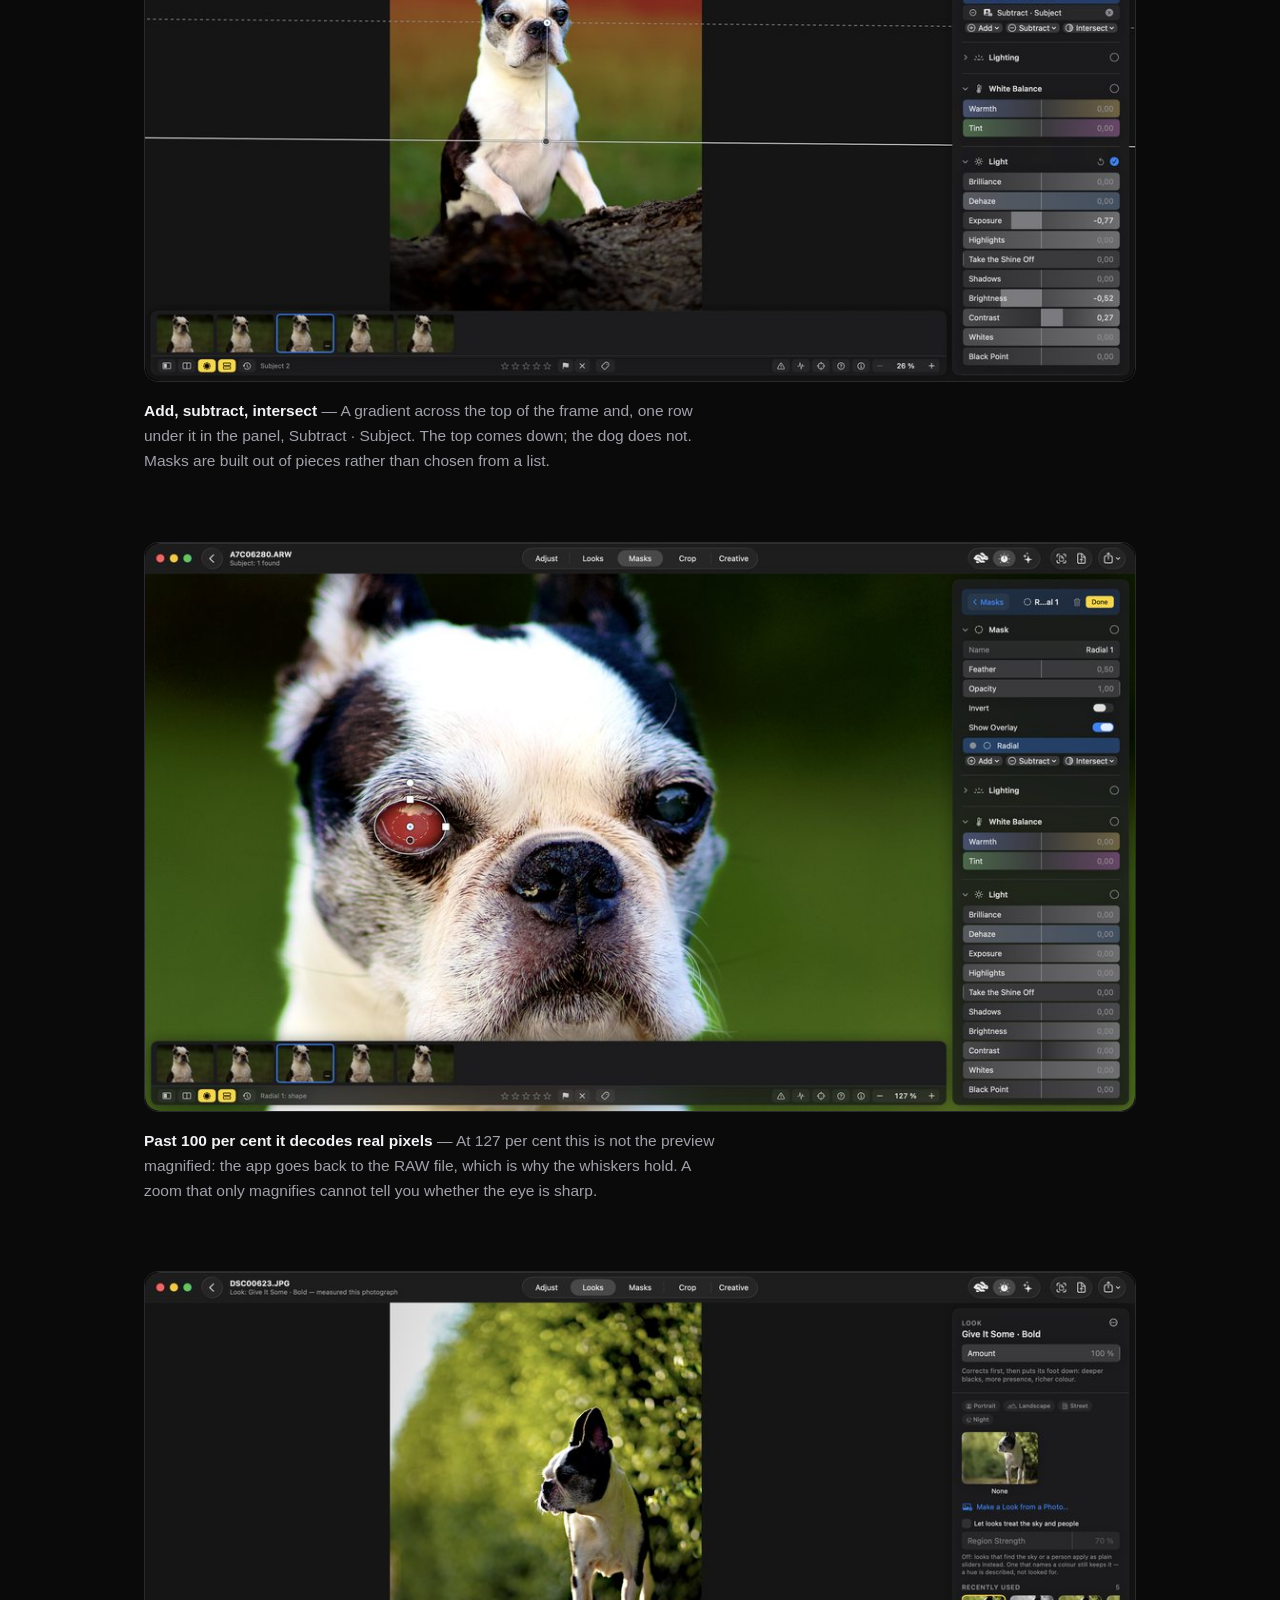
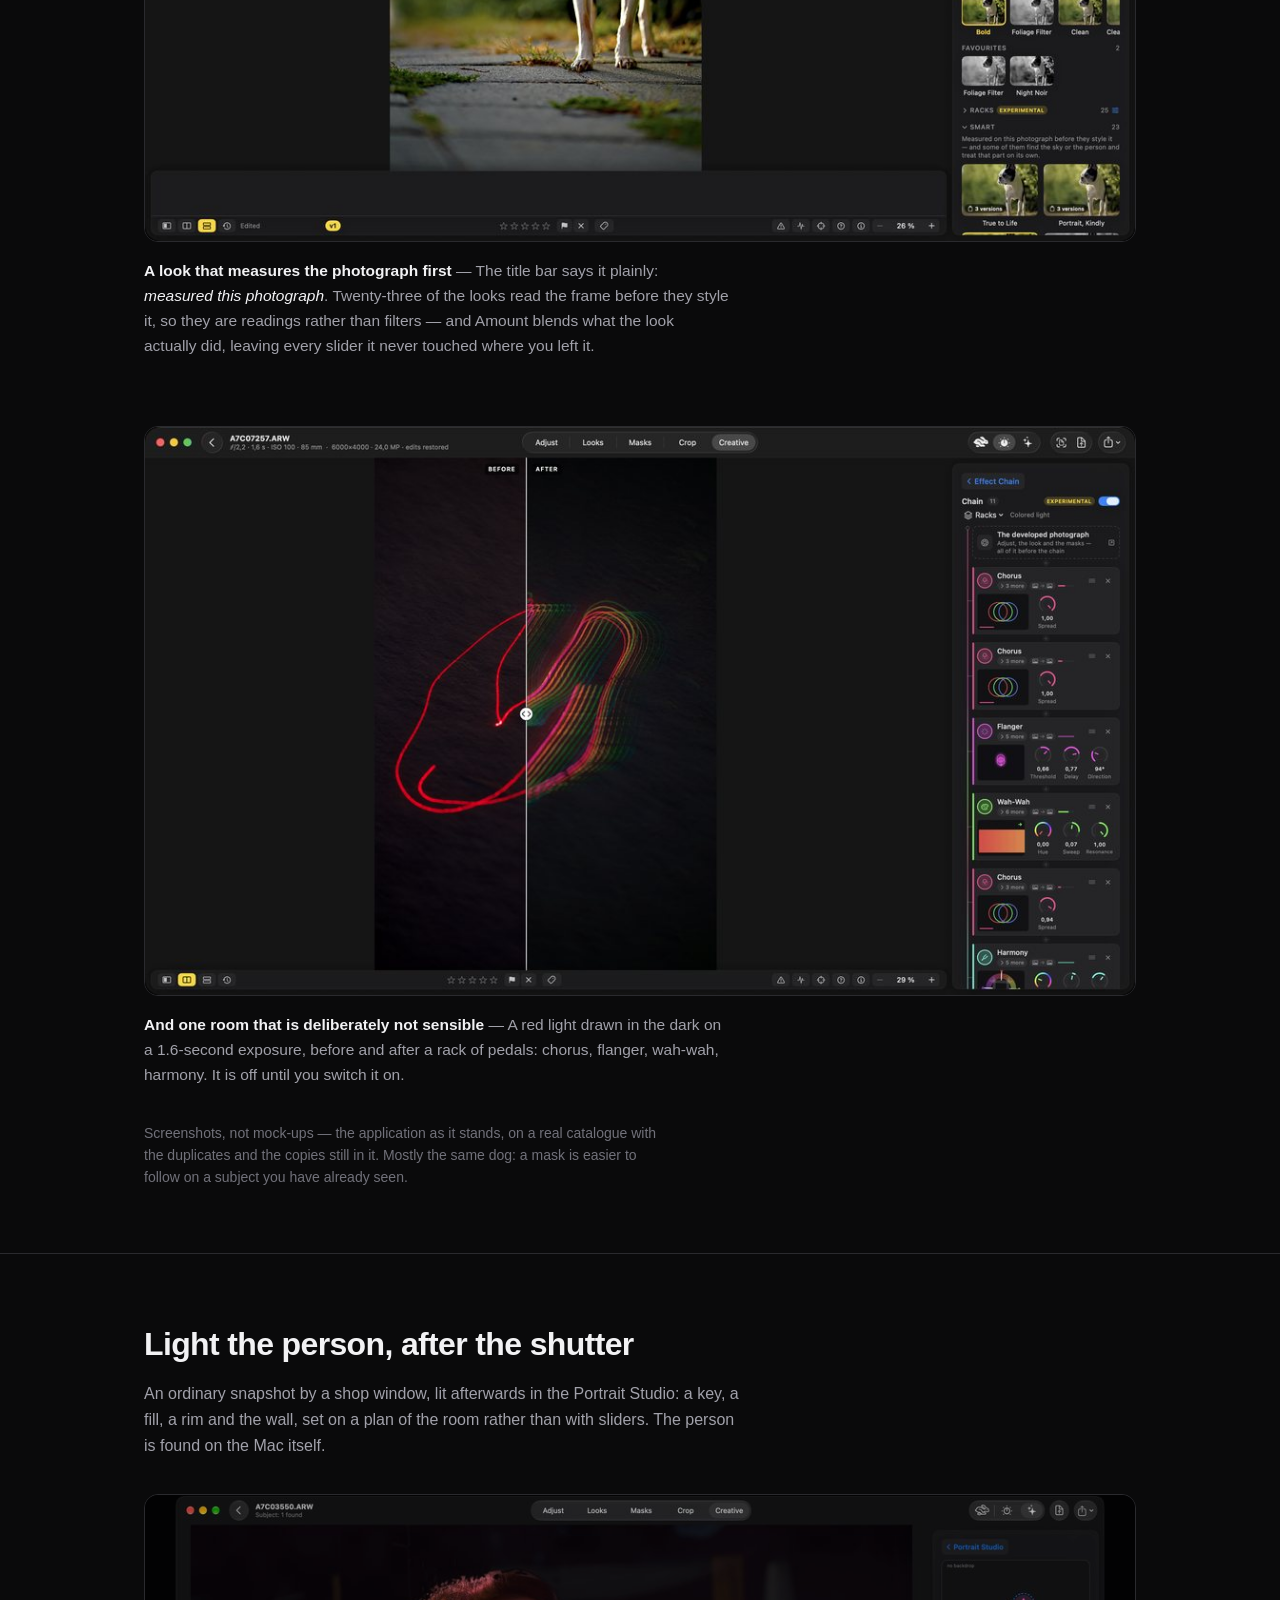
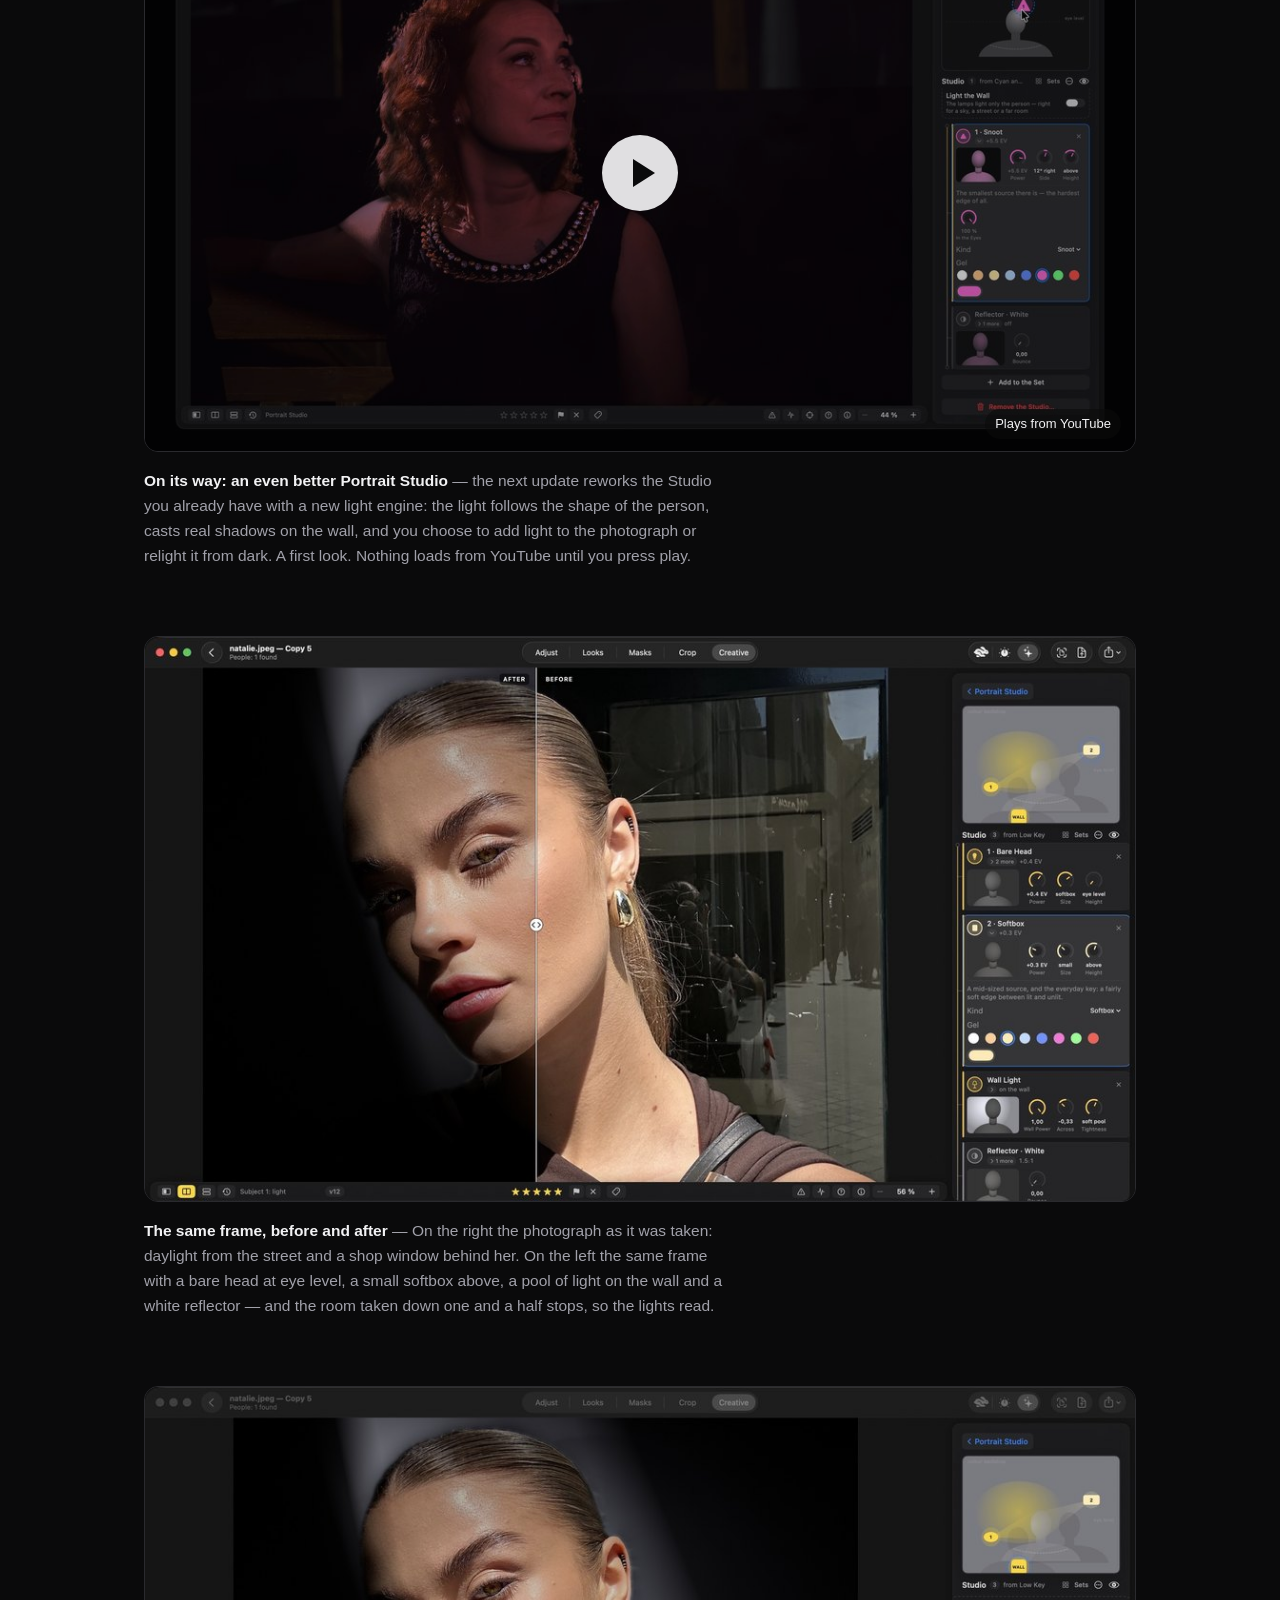
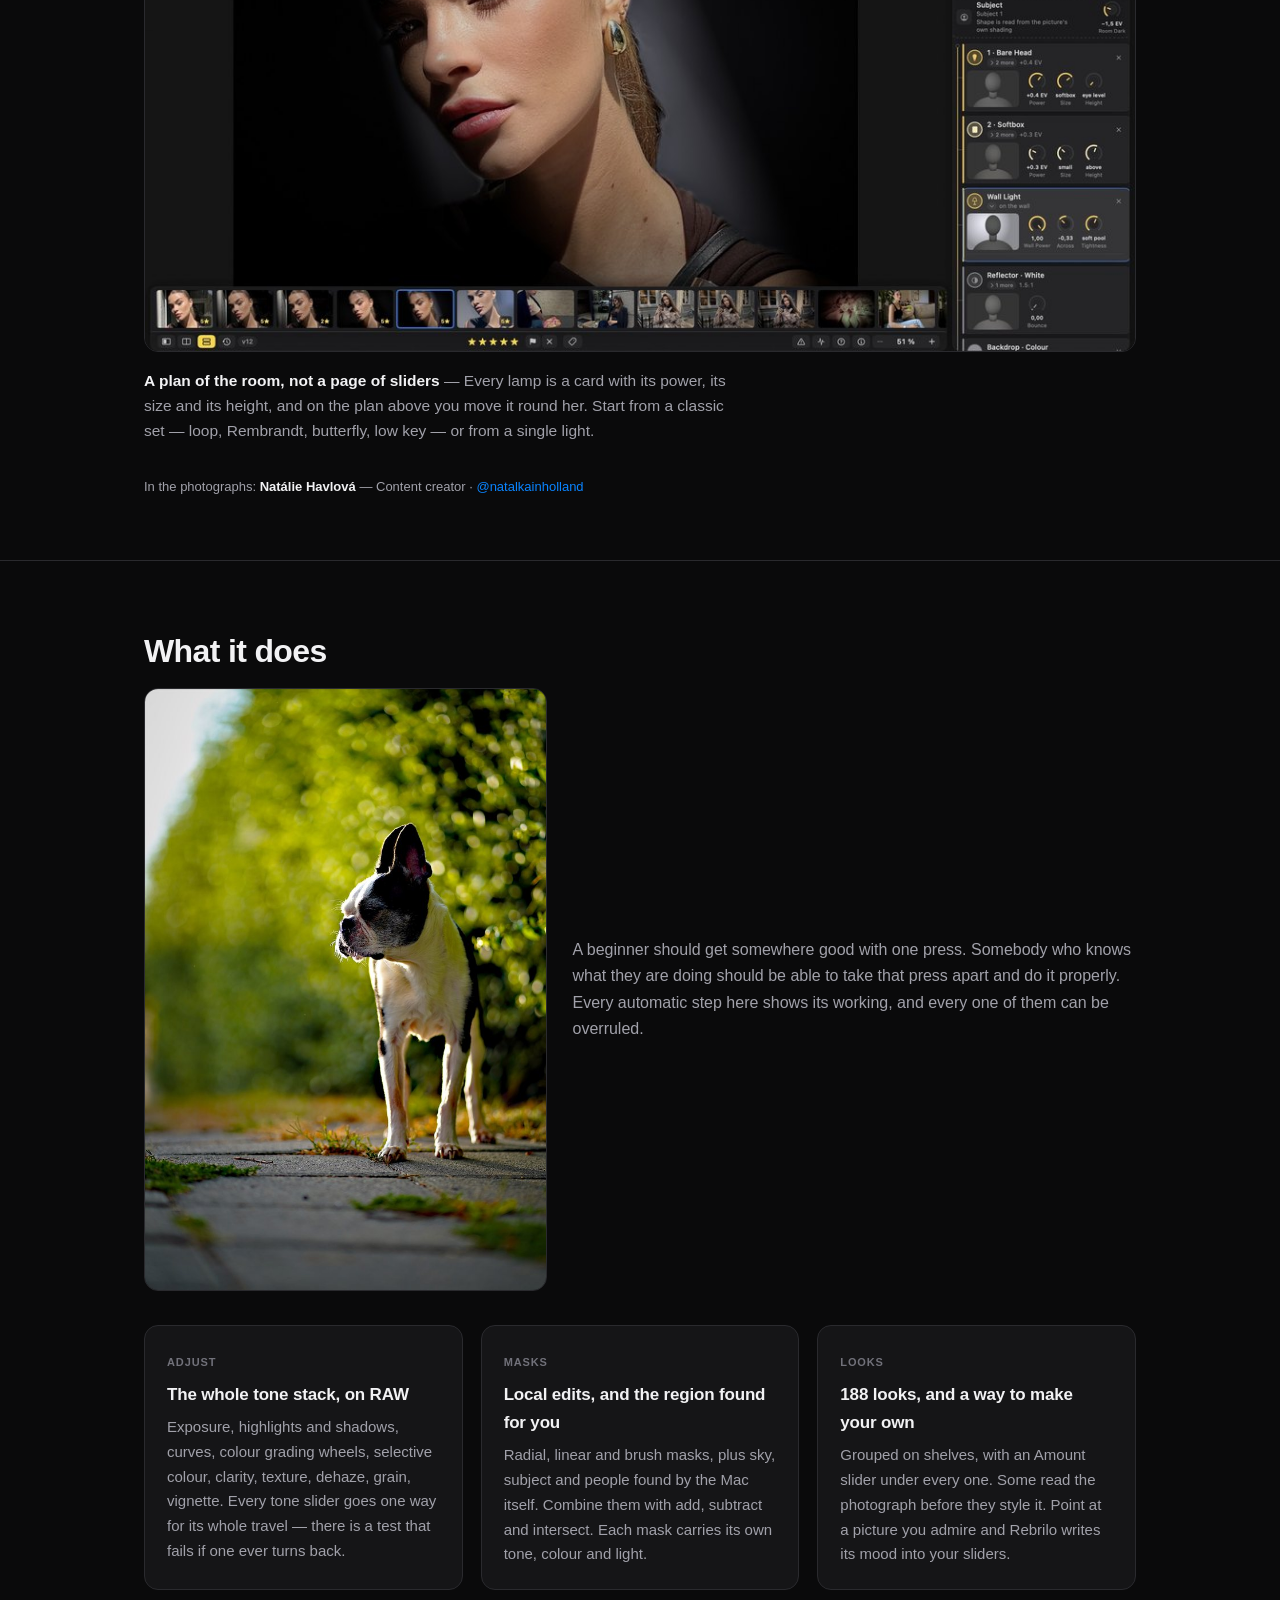
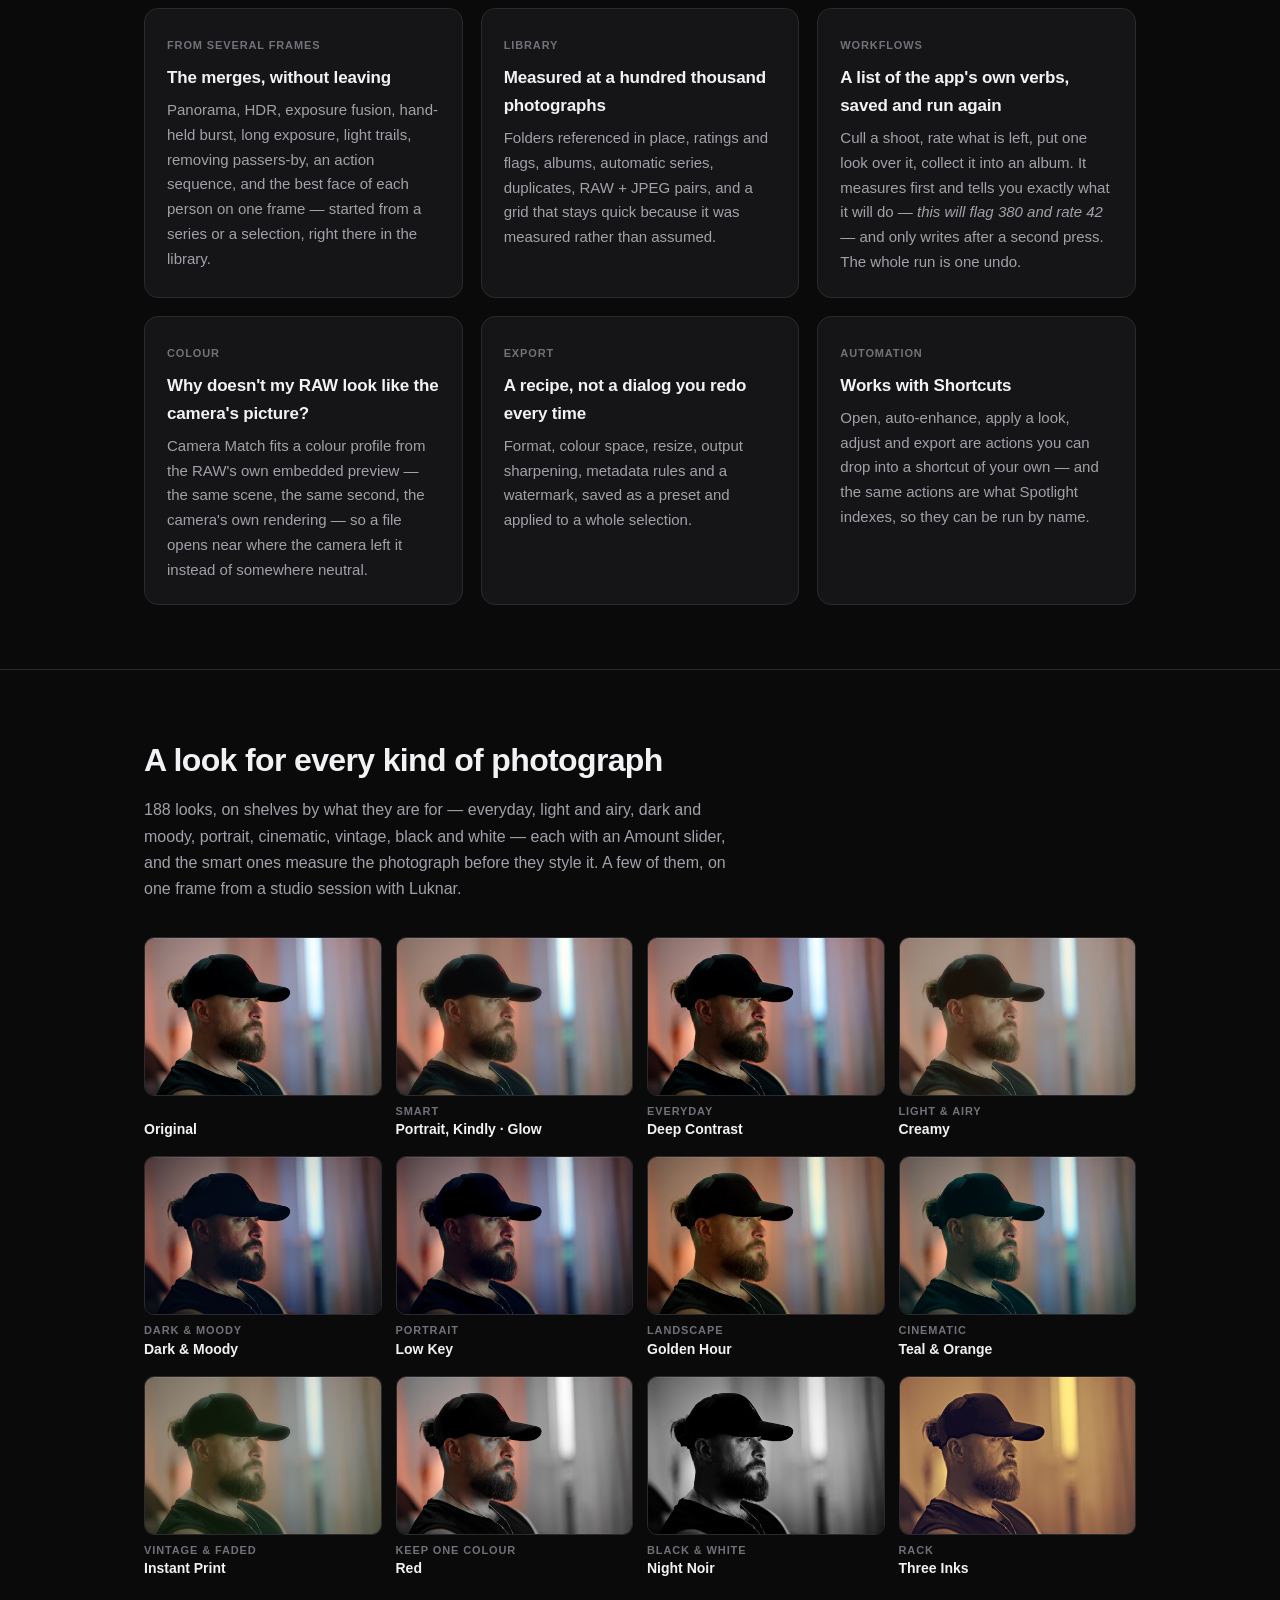
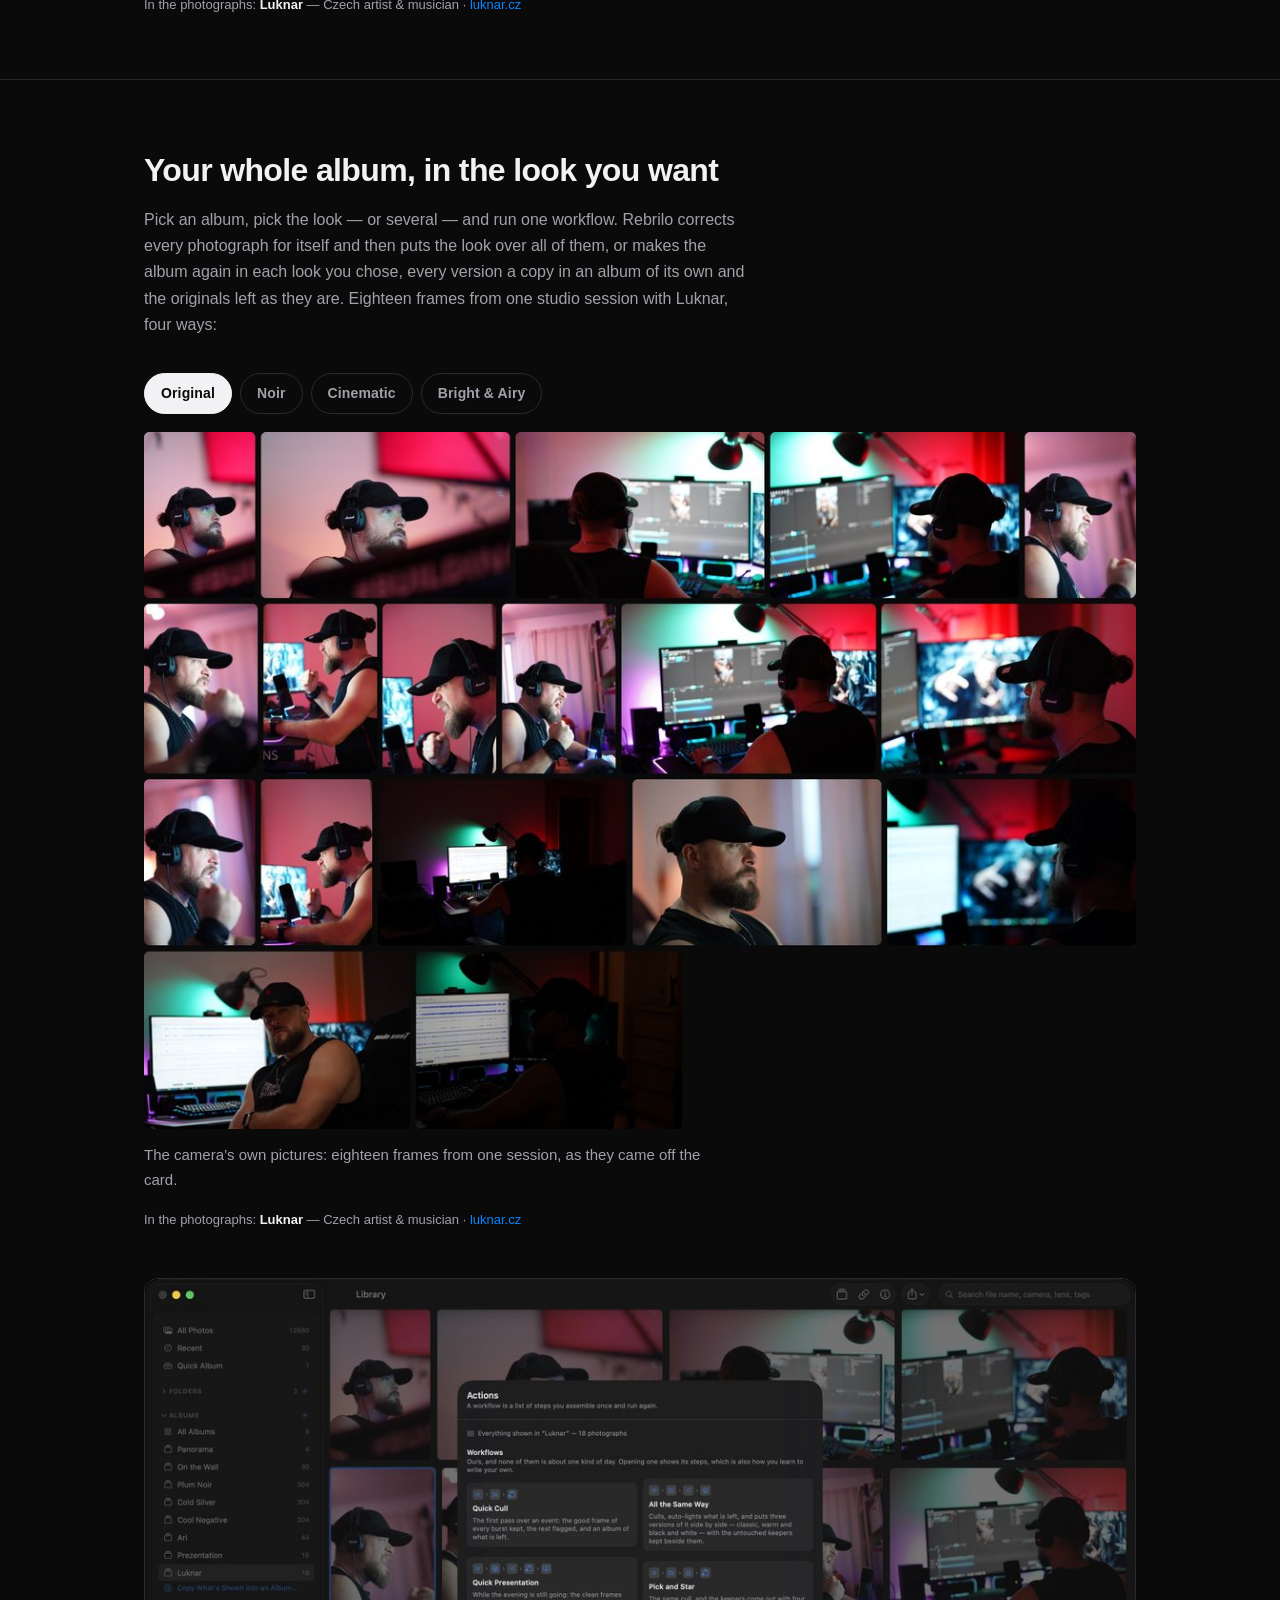
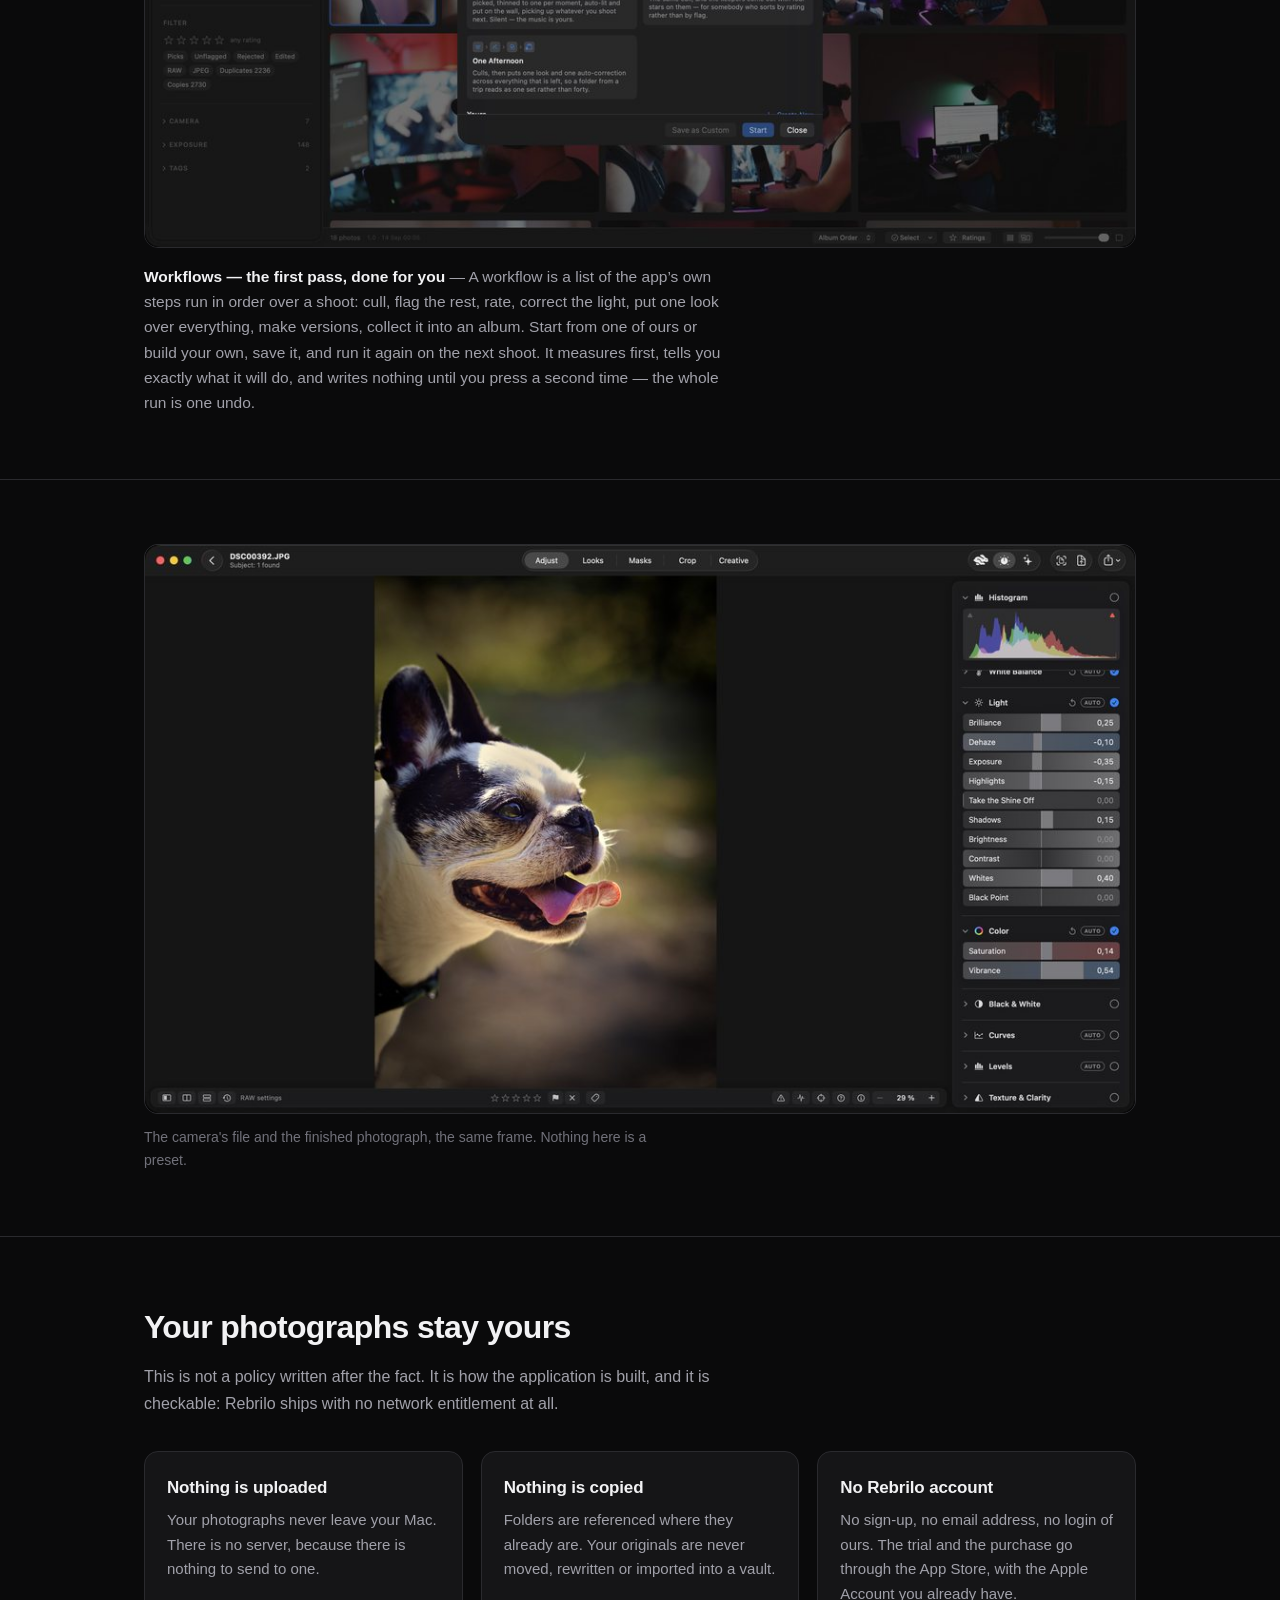
==== commit 23a173b3: "The iPhone's own film: studio light with a finger, beside iPhone and iPad A vertical YouTube Short (" ====
--- a/index.html
+++ b/index.html
@@ -172,8 +172,8 @@
       <h2>Now on iPhone and iPad, too</h2>
       <p class="section-lede" style="margin-bottom:26px">
         Rebrilo is out for iPhone and iPad, with the same engine as on the Mac: the photograph on the screen
-        and every tool in one grid under it. Tap a tool and all of its sliders are there at once, with a tick
-        to keep what it did and a cross to put the photograph back.
+        and five tabs under it — Looks, Crop, Creative, Adjust and Masks. Every slider tool turns on a dial
+        under your thumb, with a tick to keep what it did and a cross to put the photograph back.
       </p>
       <figure class="feat devices">
         <div class="device-pair">
@@ -190,6 +190,23 @@
           on the Mac, the iPhone and the iPad, and the 14-day trial works the same way. Drag the line across
           the photograph, or hold a finger on it to see the original. Turn the iPad on its side and the tools
           stand beside the photograph. It needs iOS 26 or iPadOS 26.</figcaption>
+      </figure>
+      <figure class="feat">
+        <div class="video video-tall" id="iphone-film">
+          <button type="button" class="video-play" data-video="eJ-TNIsyw3k" data-title="Rebrilo for iPhone — studio light with your finger"
+                  aria-label="Play a short film of the Portrait Studio on an iPhone. It loads from YouTube when you press play.">
+            <img src="assets/film-iphone-poster-720.jpg"
+                 srcset="assets/film-iphone-poster-360.jpg 360w, assets/film-iphone-poster-720.jpg 720w"
+                 sizes="(max-width: 420px) 100vw, 360px"
+                 width="720" height="1280" loading="lazy" alt="">
+            <span class="video-icon" aria-hidden="true"></span>
+            <span class="video-note">Plays from YouTube</span>
+          </button>
+          <noscript><a href="https://youtube.com/shorts/eJ-TNIsyw3k">Watch the Portrait Studio on an iPhone on YouTube</a></noscript>
+        </div>
+        <figcaption><b>Studio light, with your finger</b> — The Portrait Studio on an iPhone: the room goes dark,
+          and you drag the lights across the photograph — a warm one from one side, a cool one from the other.
+          Nothing loads from YouTube until you press play.</figcaption>
       </figure>
       <p class="cta" style="margin-top:22px"><a class="btn" href="https://apps.apple.com/app/id6807241894">Download on the App Store</a></p>
     </div>
@@ -862,7 +879,7 @@
     button.addEventListener("click", function () {
       var frame = document.createElement("iframe");
       frame.src = "https://www.youtube-nocookie.com/embed/" + button.dataset.video + "?autoplay=1&rel=0";
-      frame.title = "Rebrilo — the Portrait Studio";
+      frame.title = button.dataset.title || "Rebrilo — the Portrait Studio";
       frame.allow = "autoplay; encrypted-media; picture-in-picture; fullscreen";
       frame.allowFullscreen = true;
       frame.setAttribute("referrerpolicy", "strict-origin-when-cross-origin");
--- a/style.css
+++ b/style.css
@@ -249,4 +249,5 @@
 .video-note { position: absolute; z-index: 1; right: 14px; bottom: 12px; font-size: 13px; color: var(--ink);
   background: rgba(10, 10, 11, .6); padding: 4px 10px; border-radius: 999px; }
 .video iframe { position: absolute; inset: 0; width: 100%; height: 100%; border: 0; }
+.video-tall { aspect-ratio: 9 / 16; max-width: 360px; margin: 0 auto; }
 @media (prefers-reduced-motion: reduce) { .video-play::after { transition: none; } }
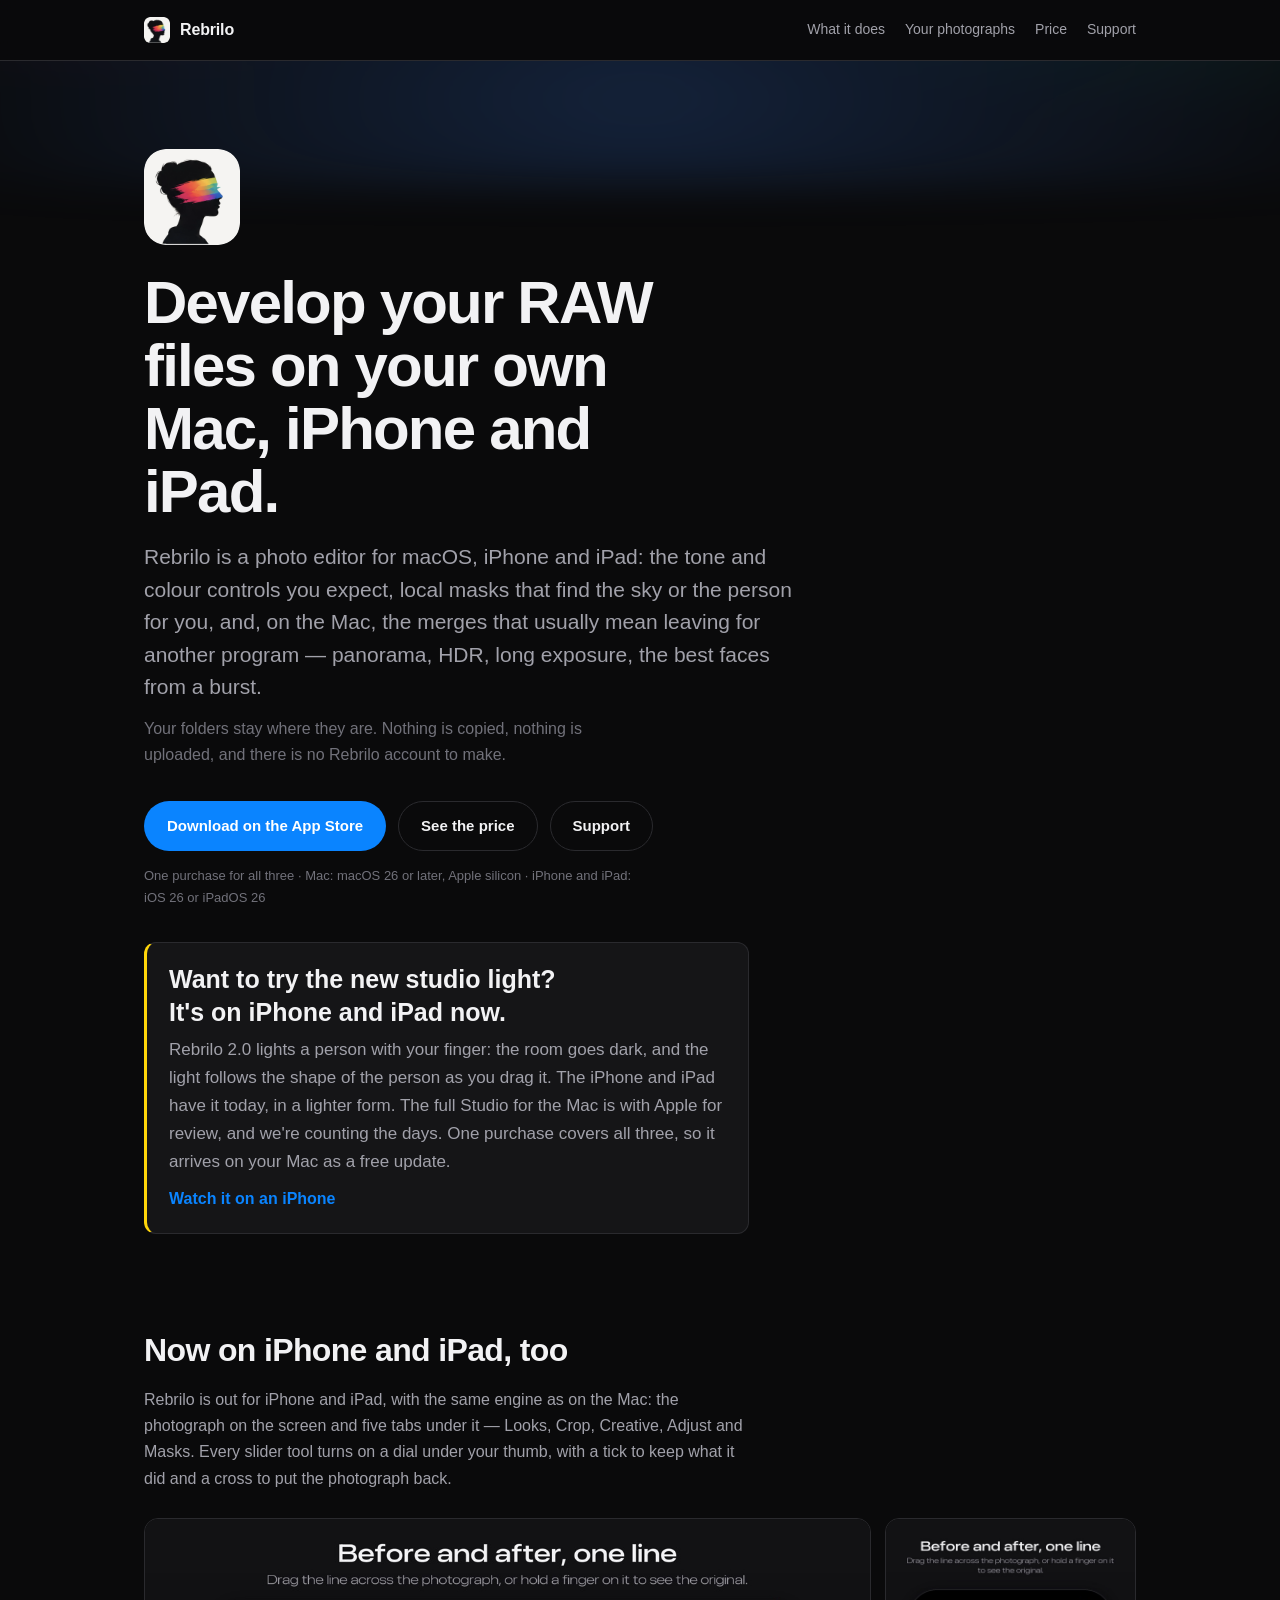
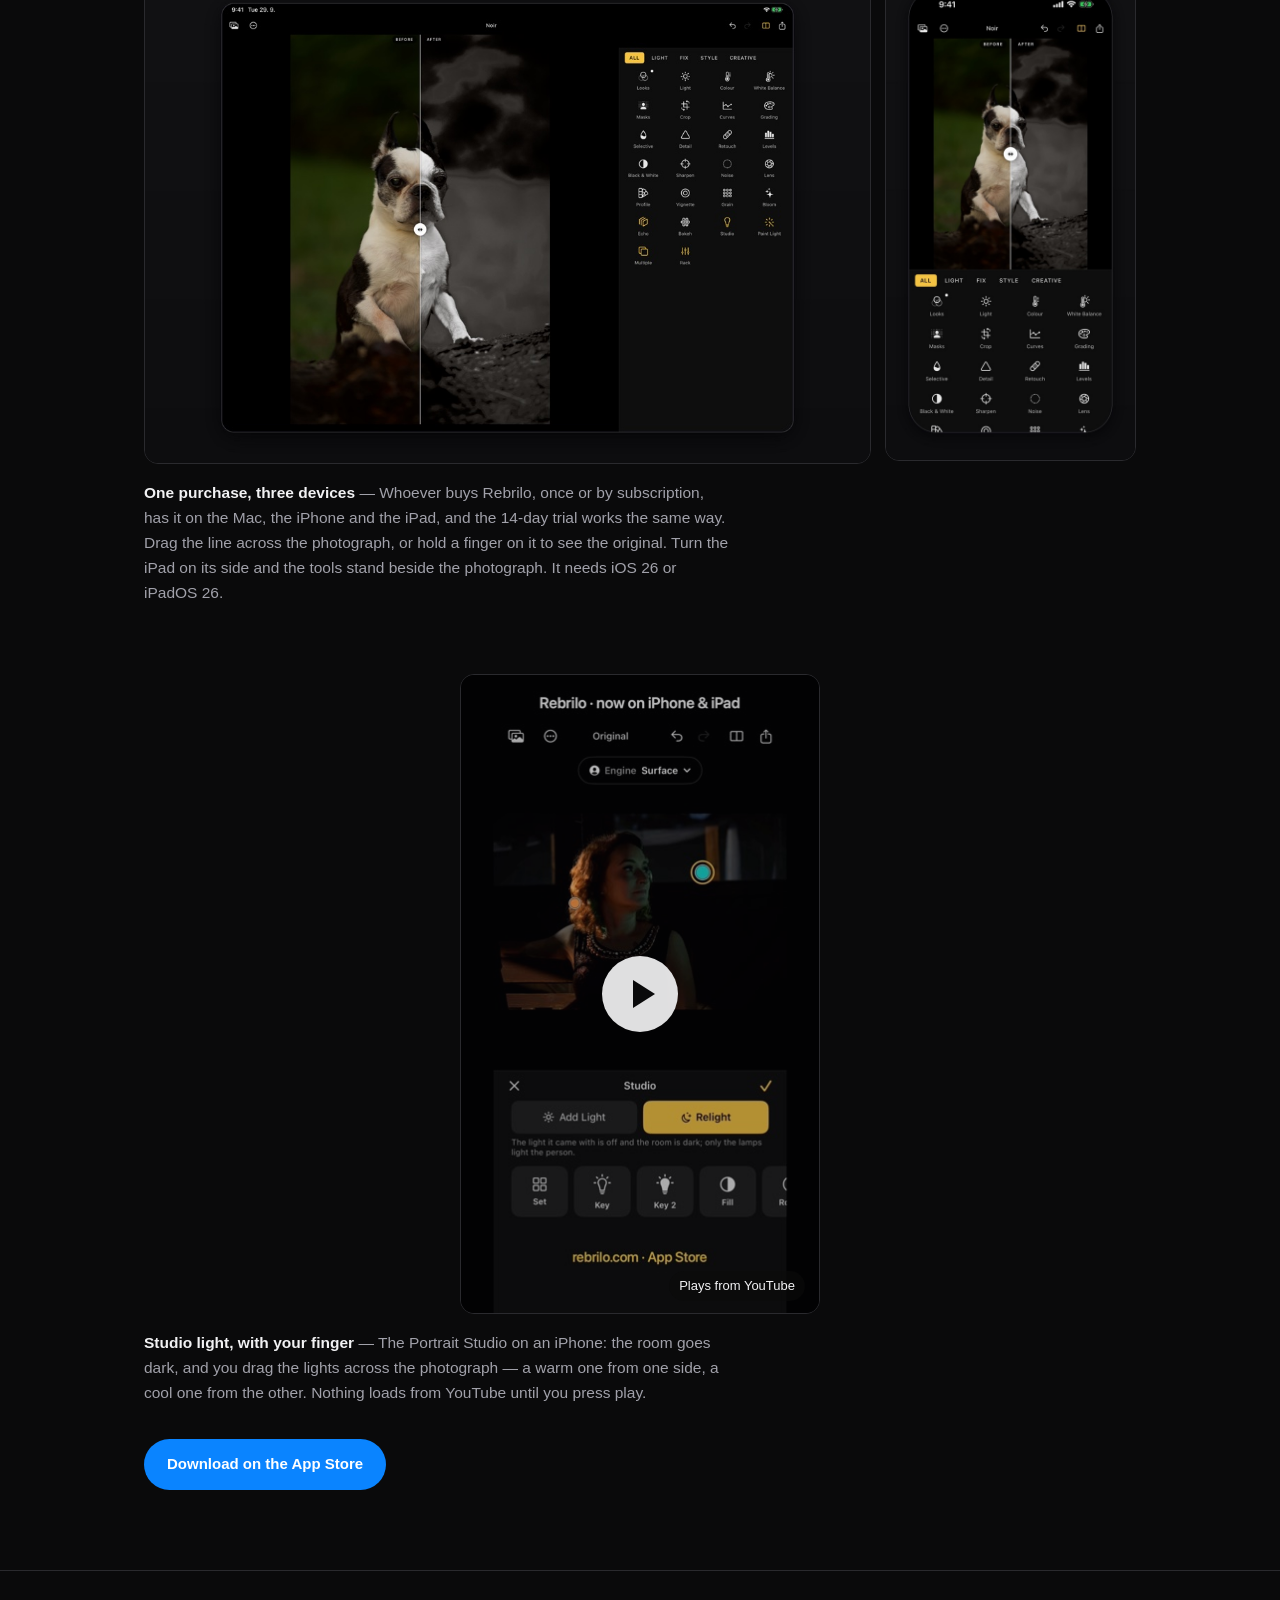
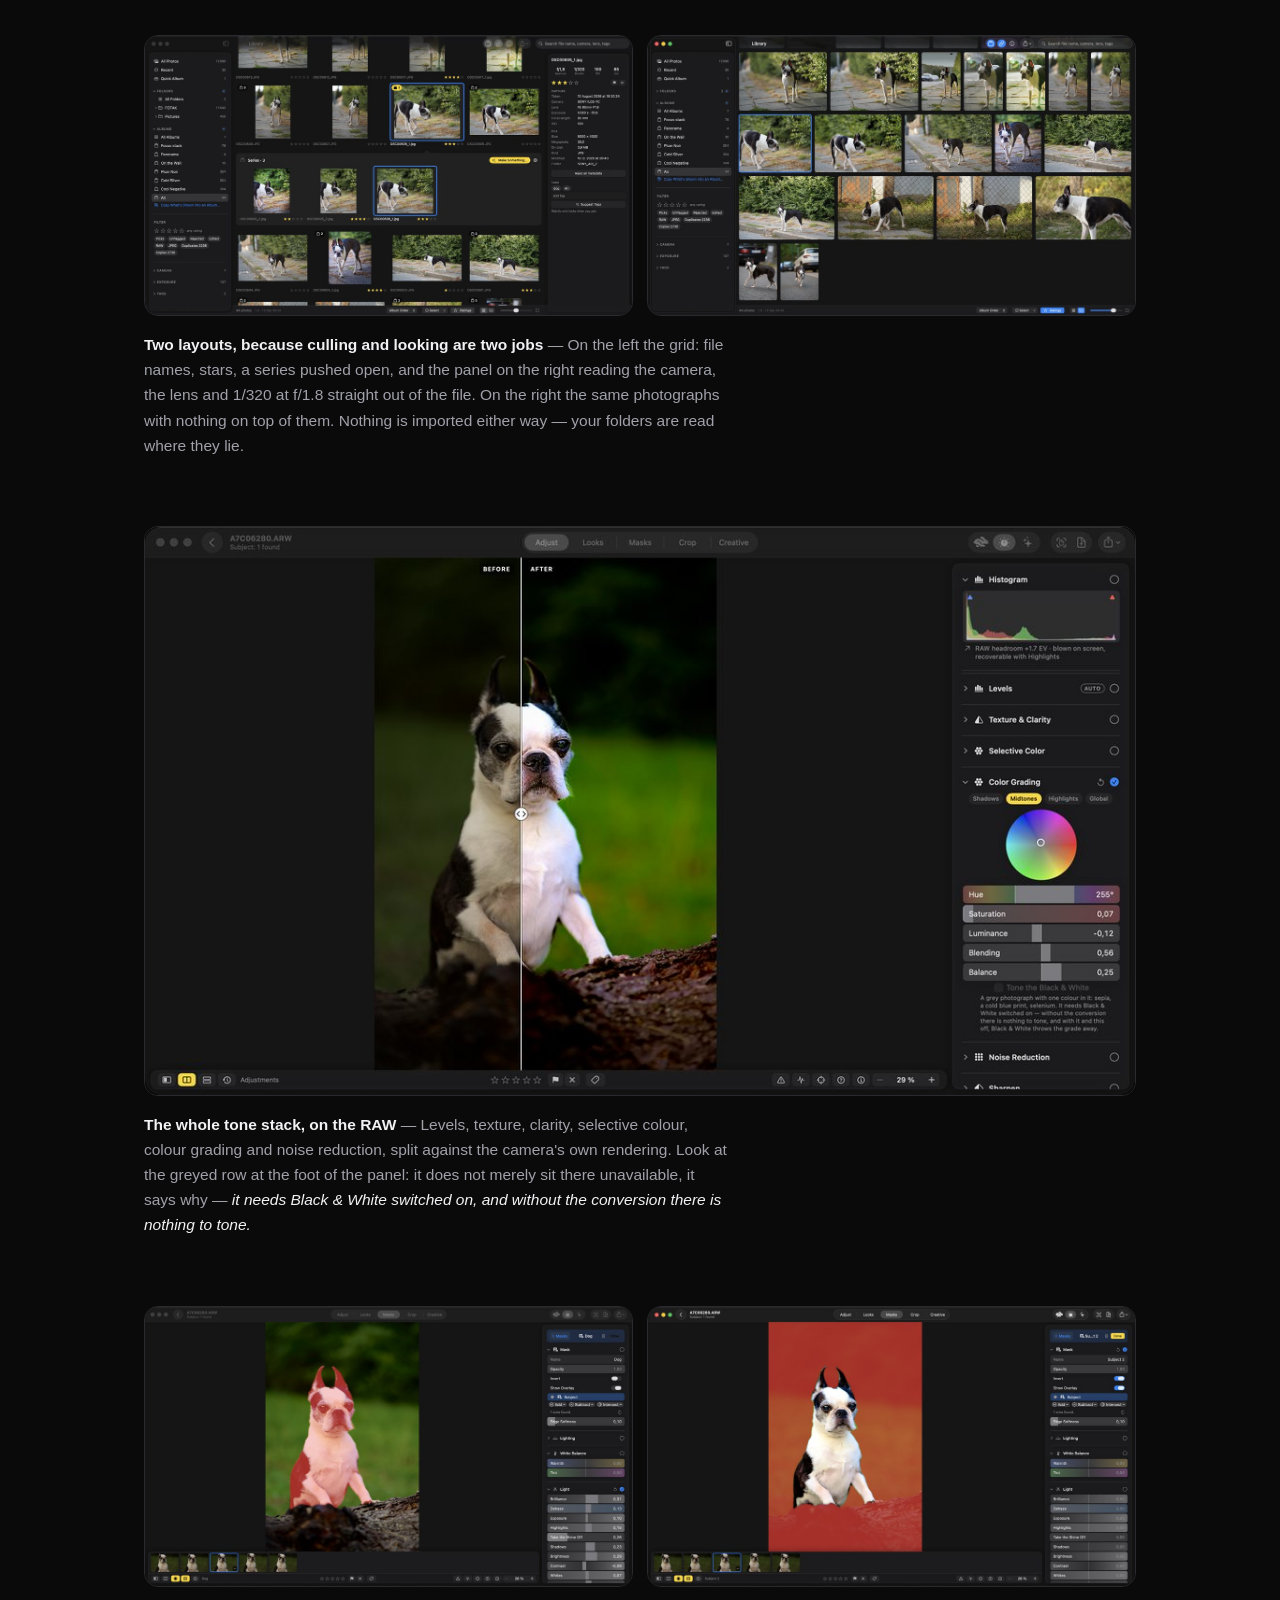
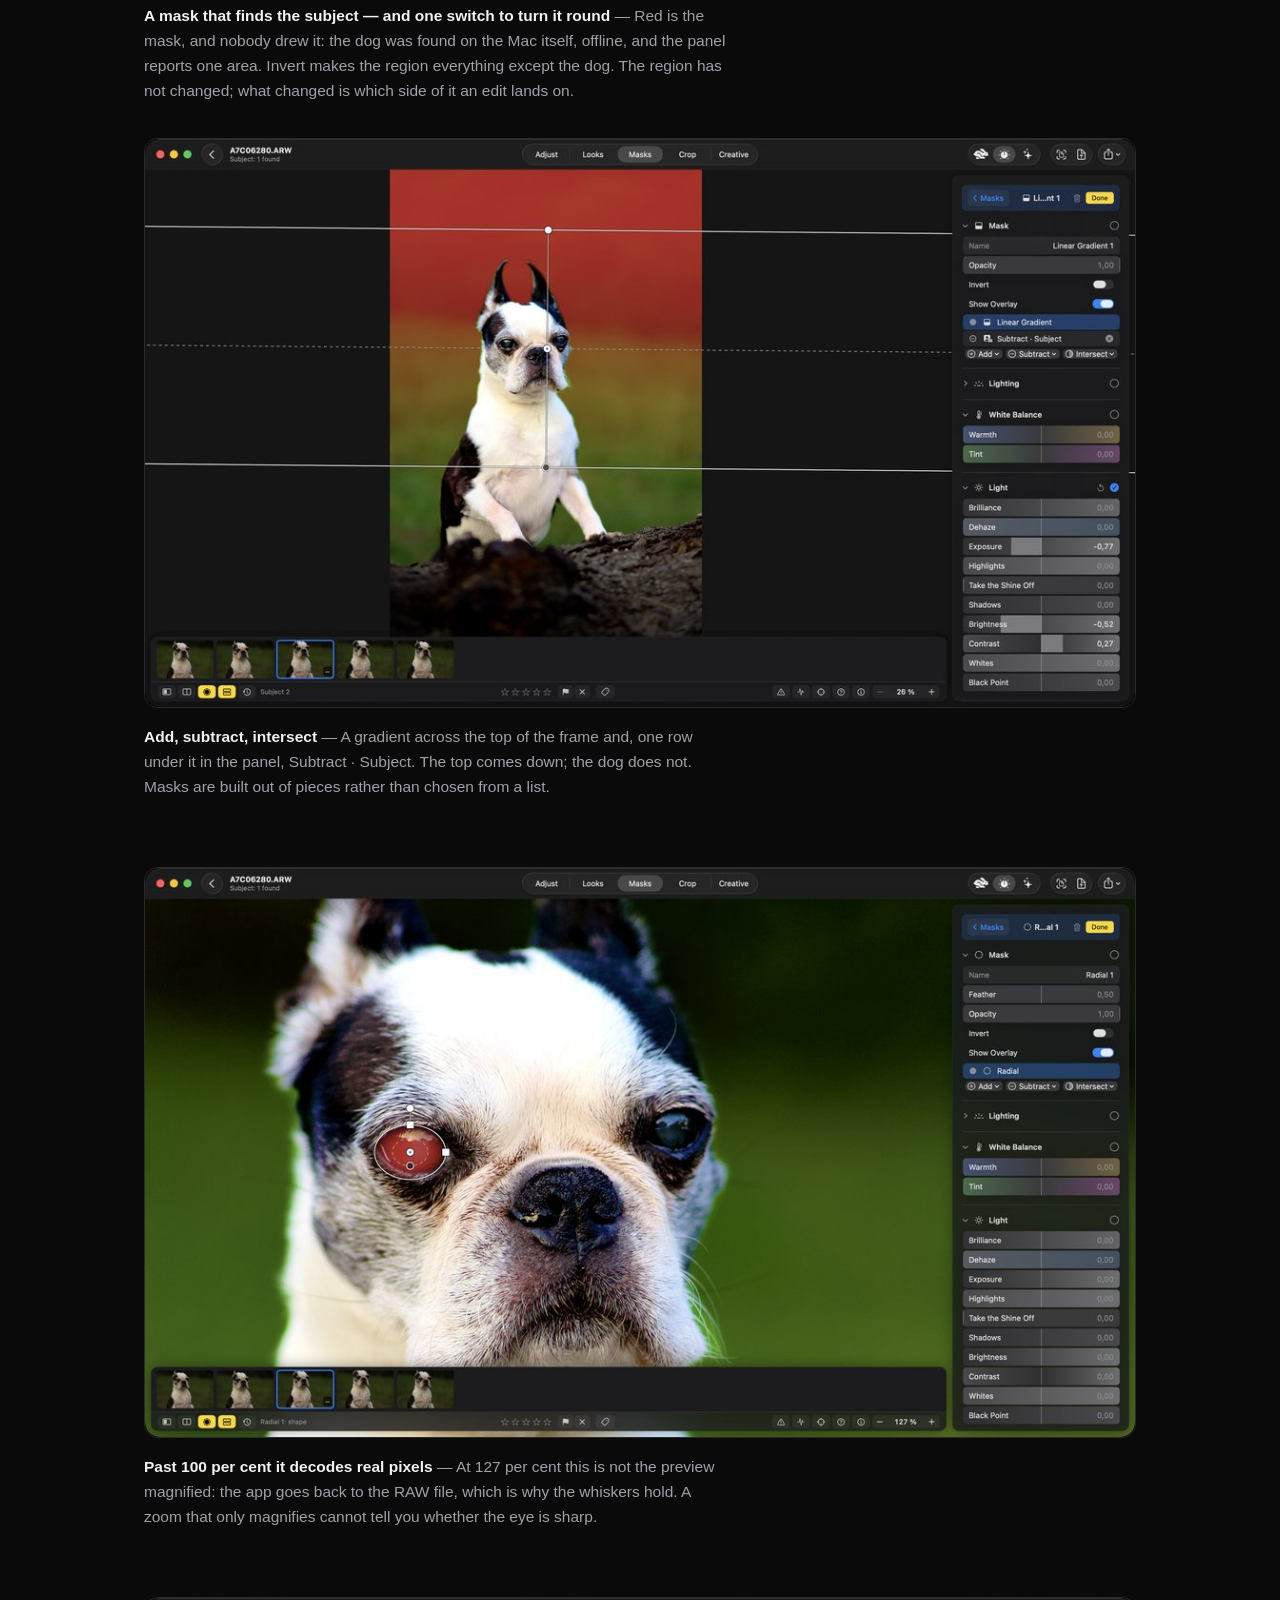
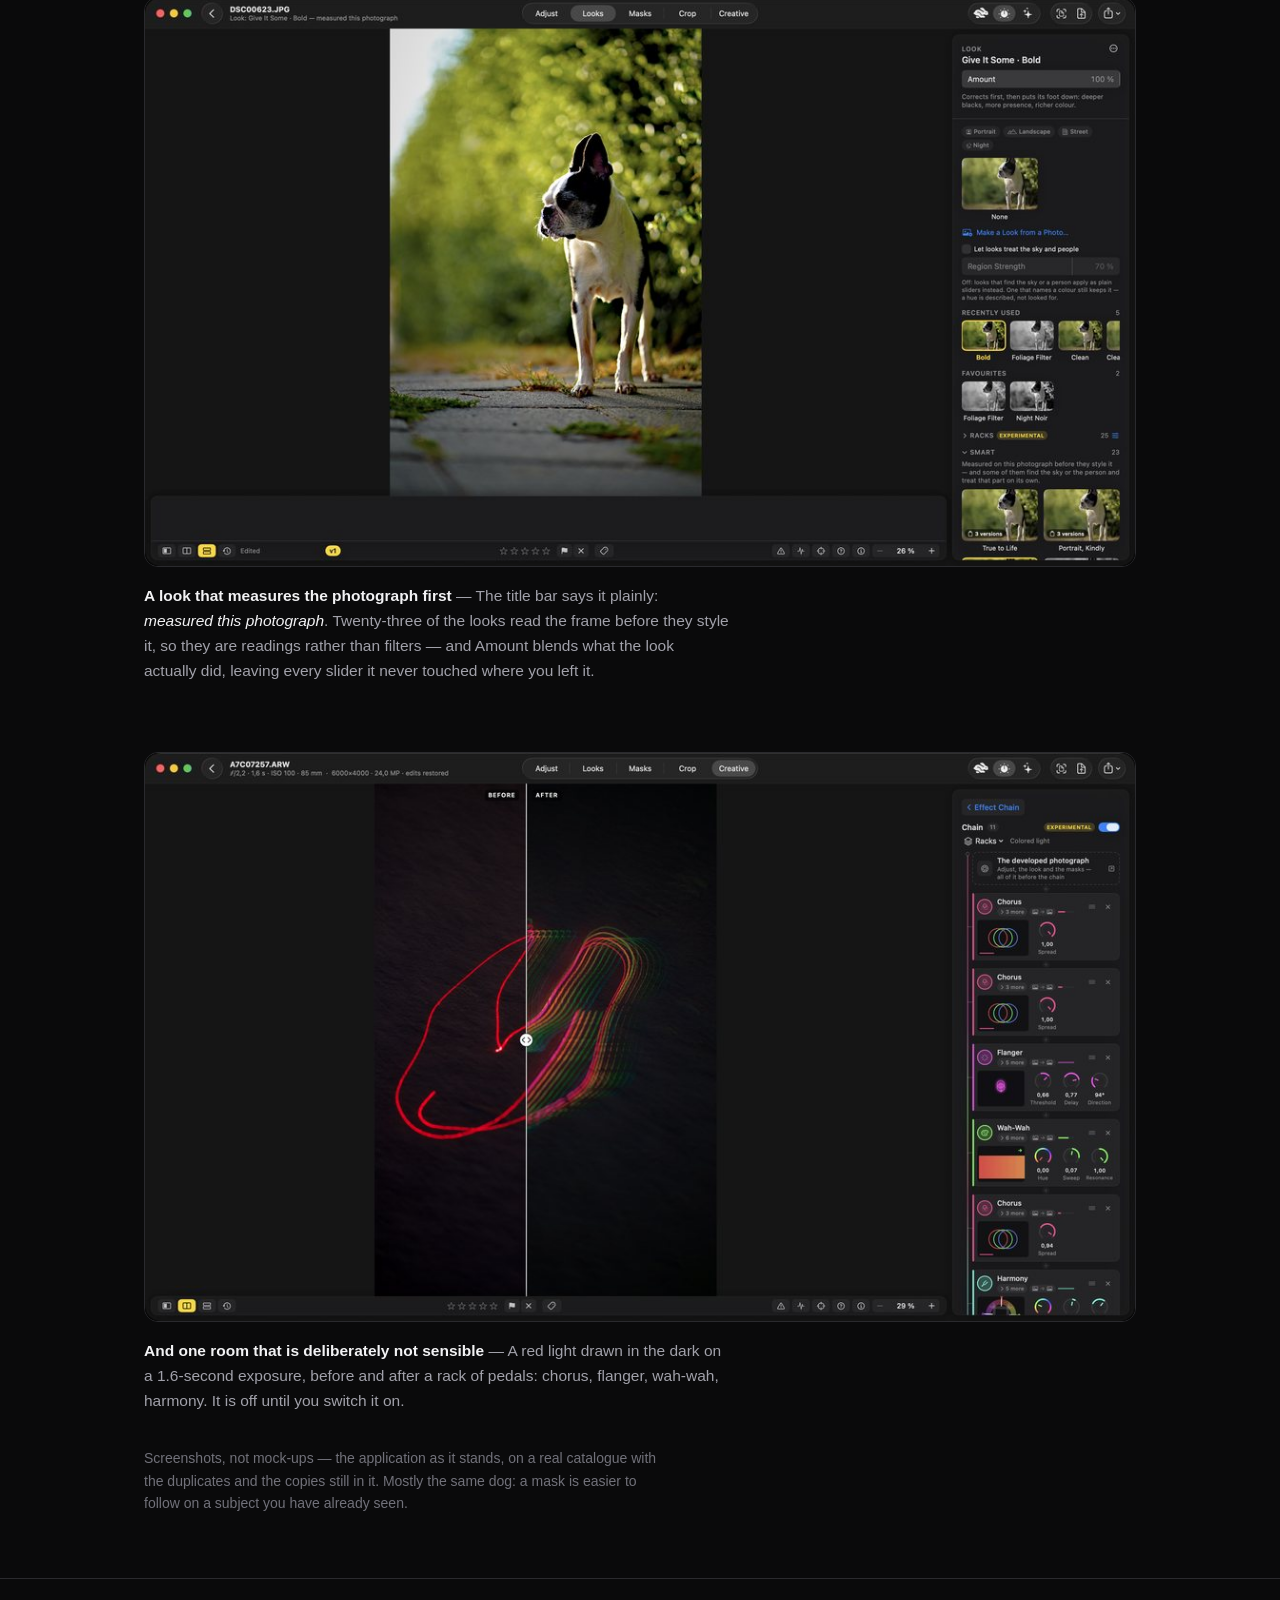
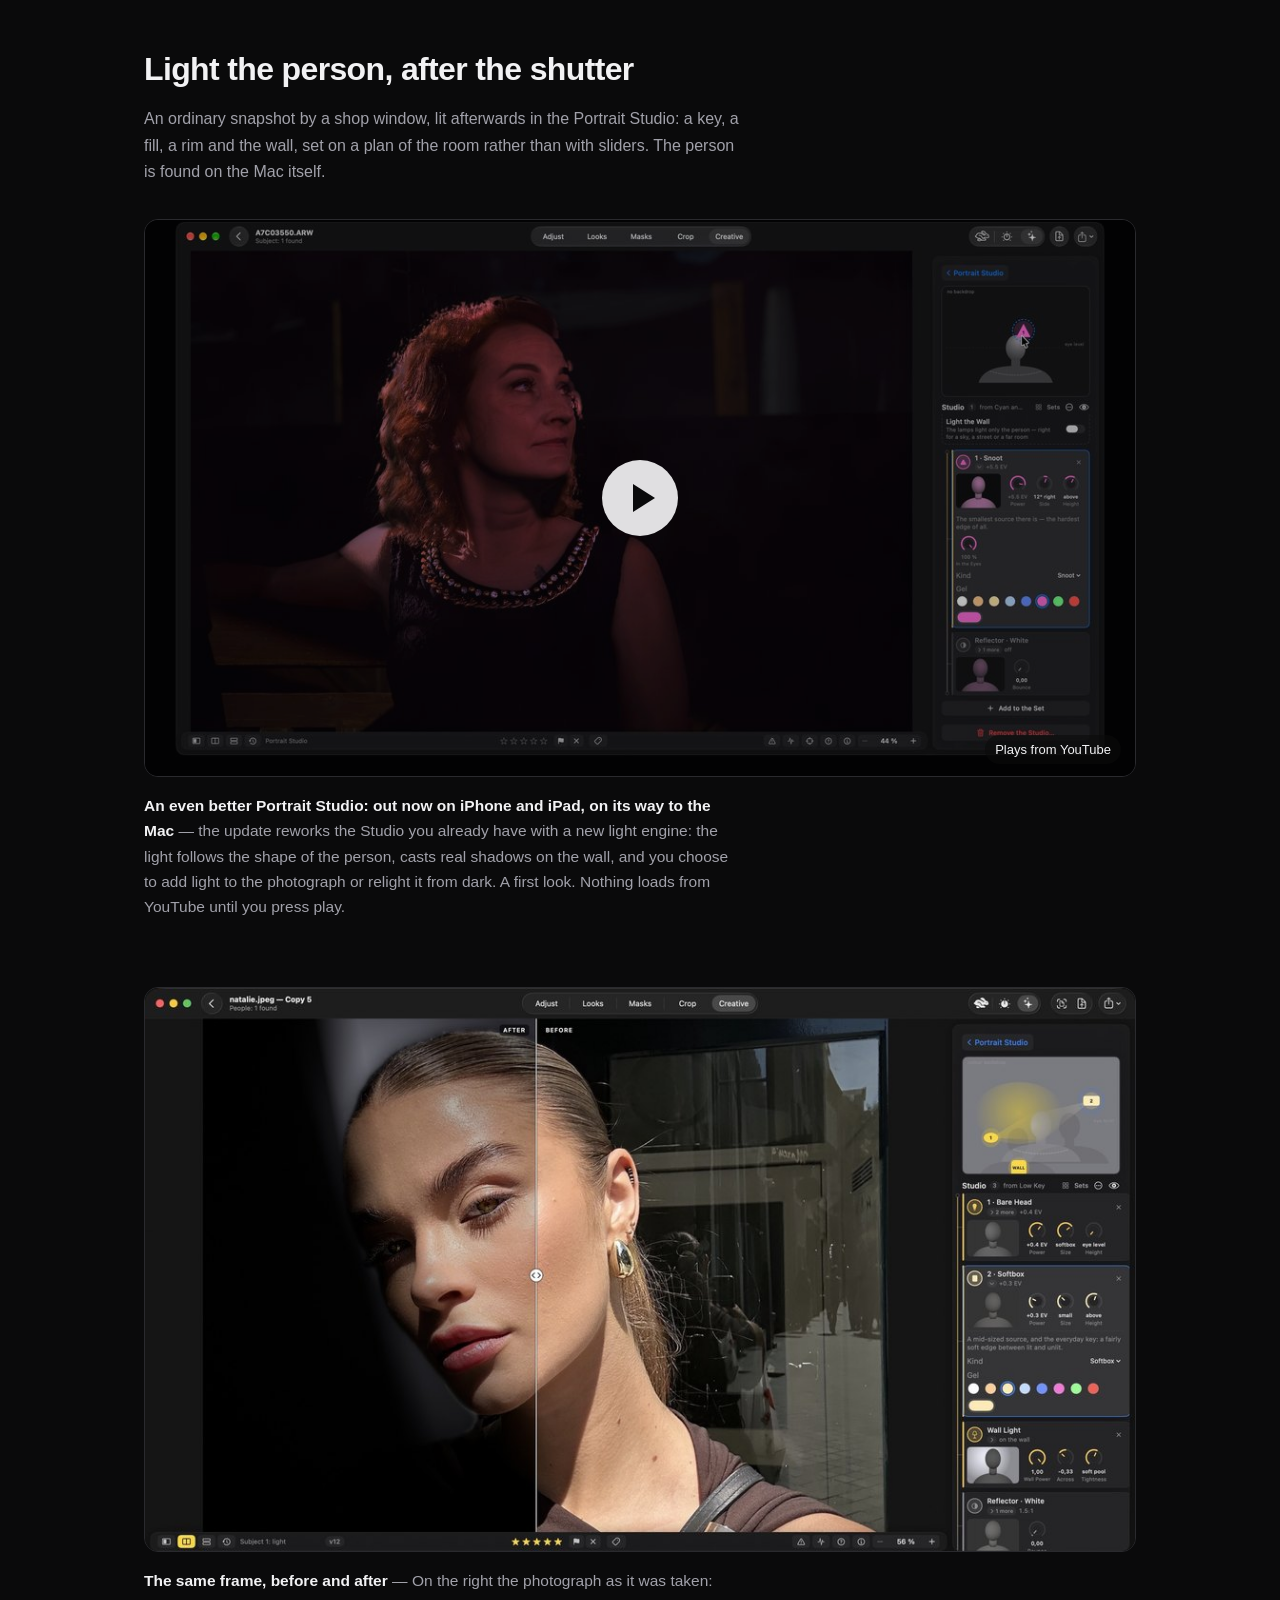
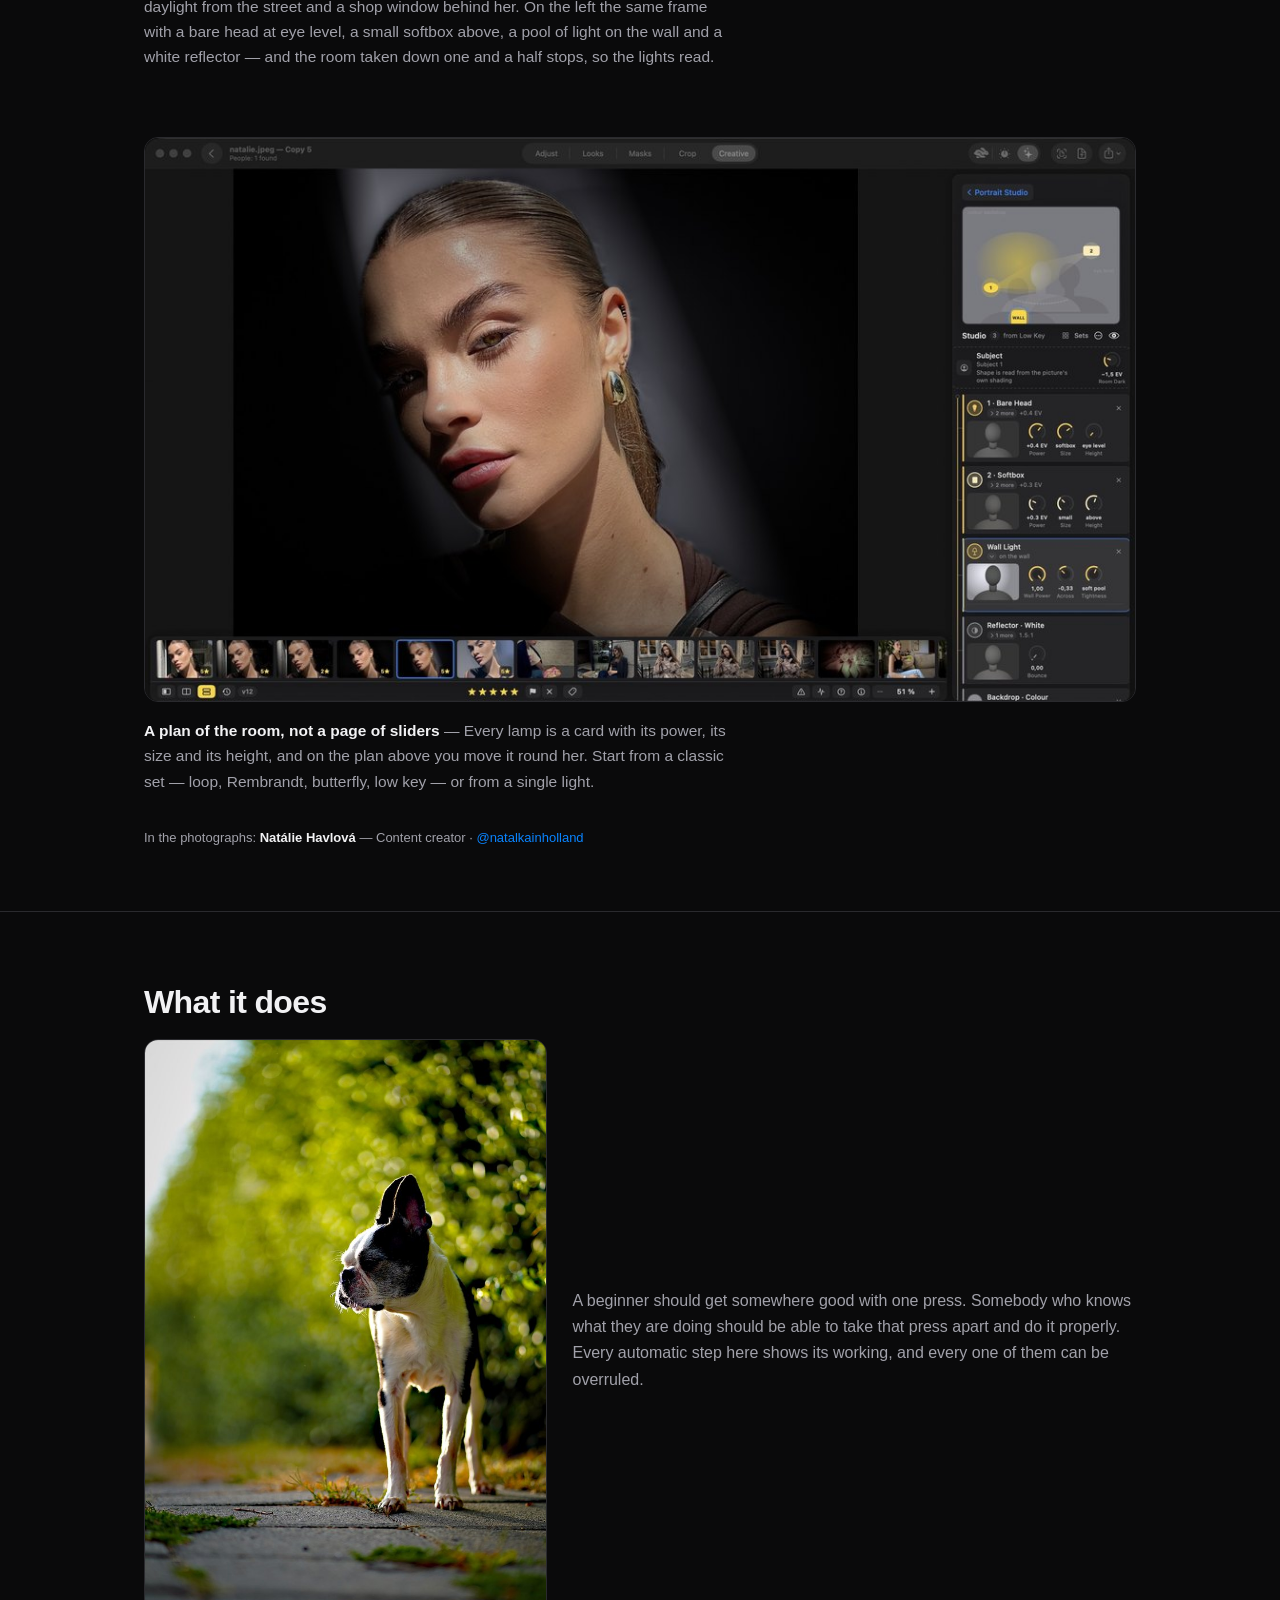
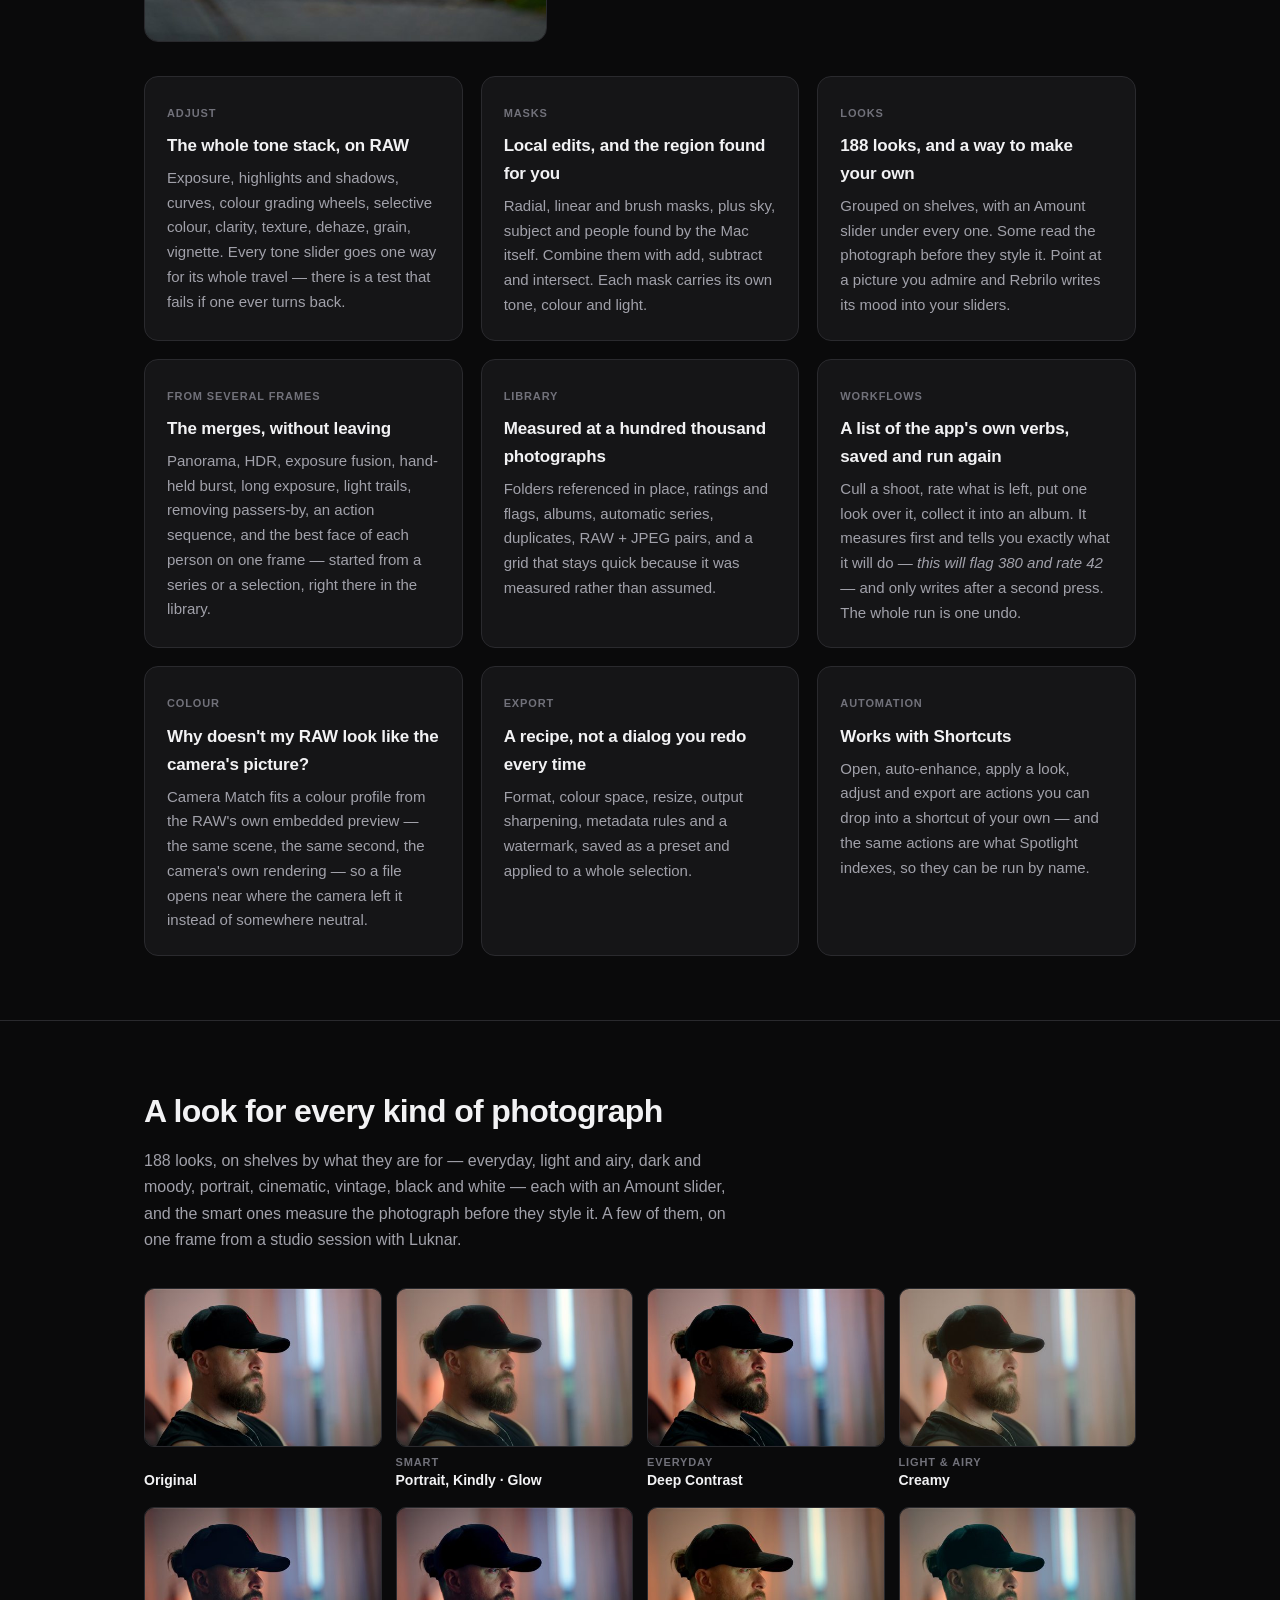
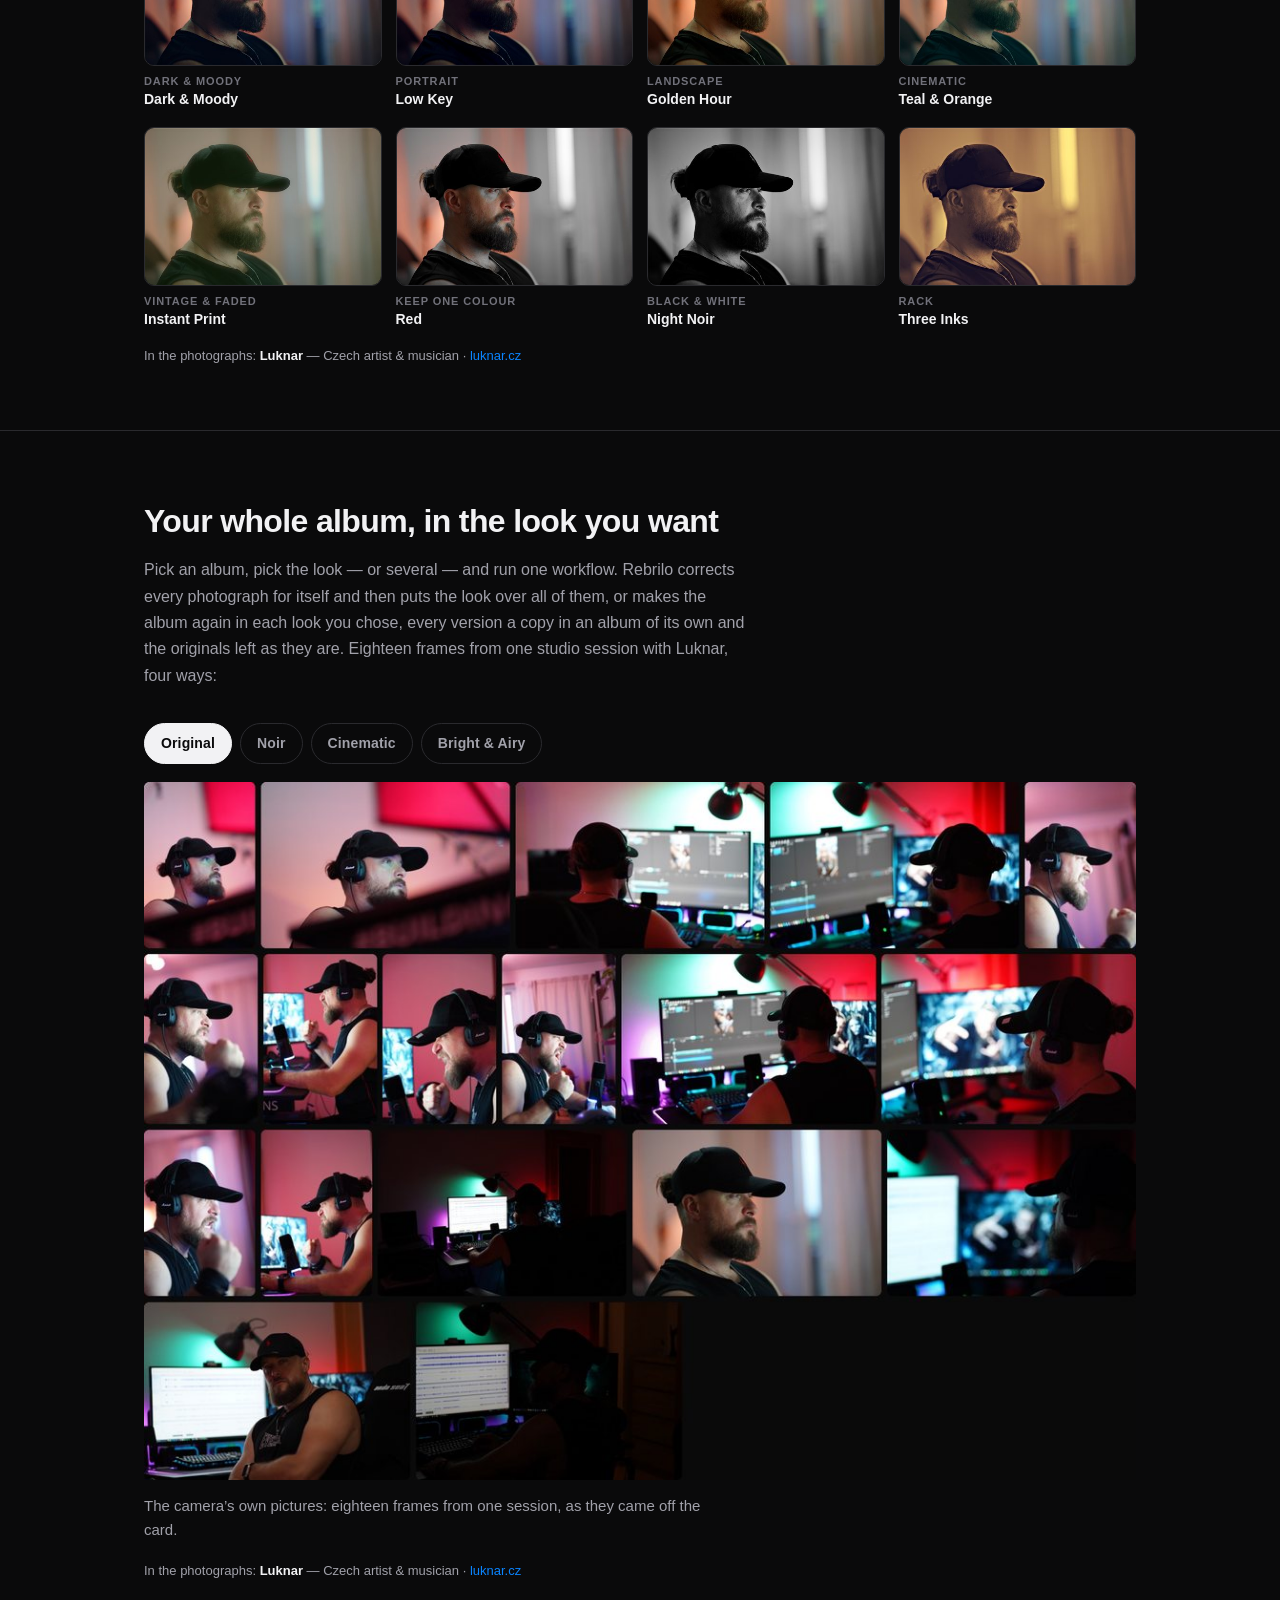
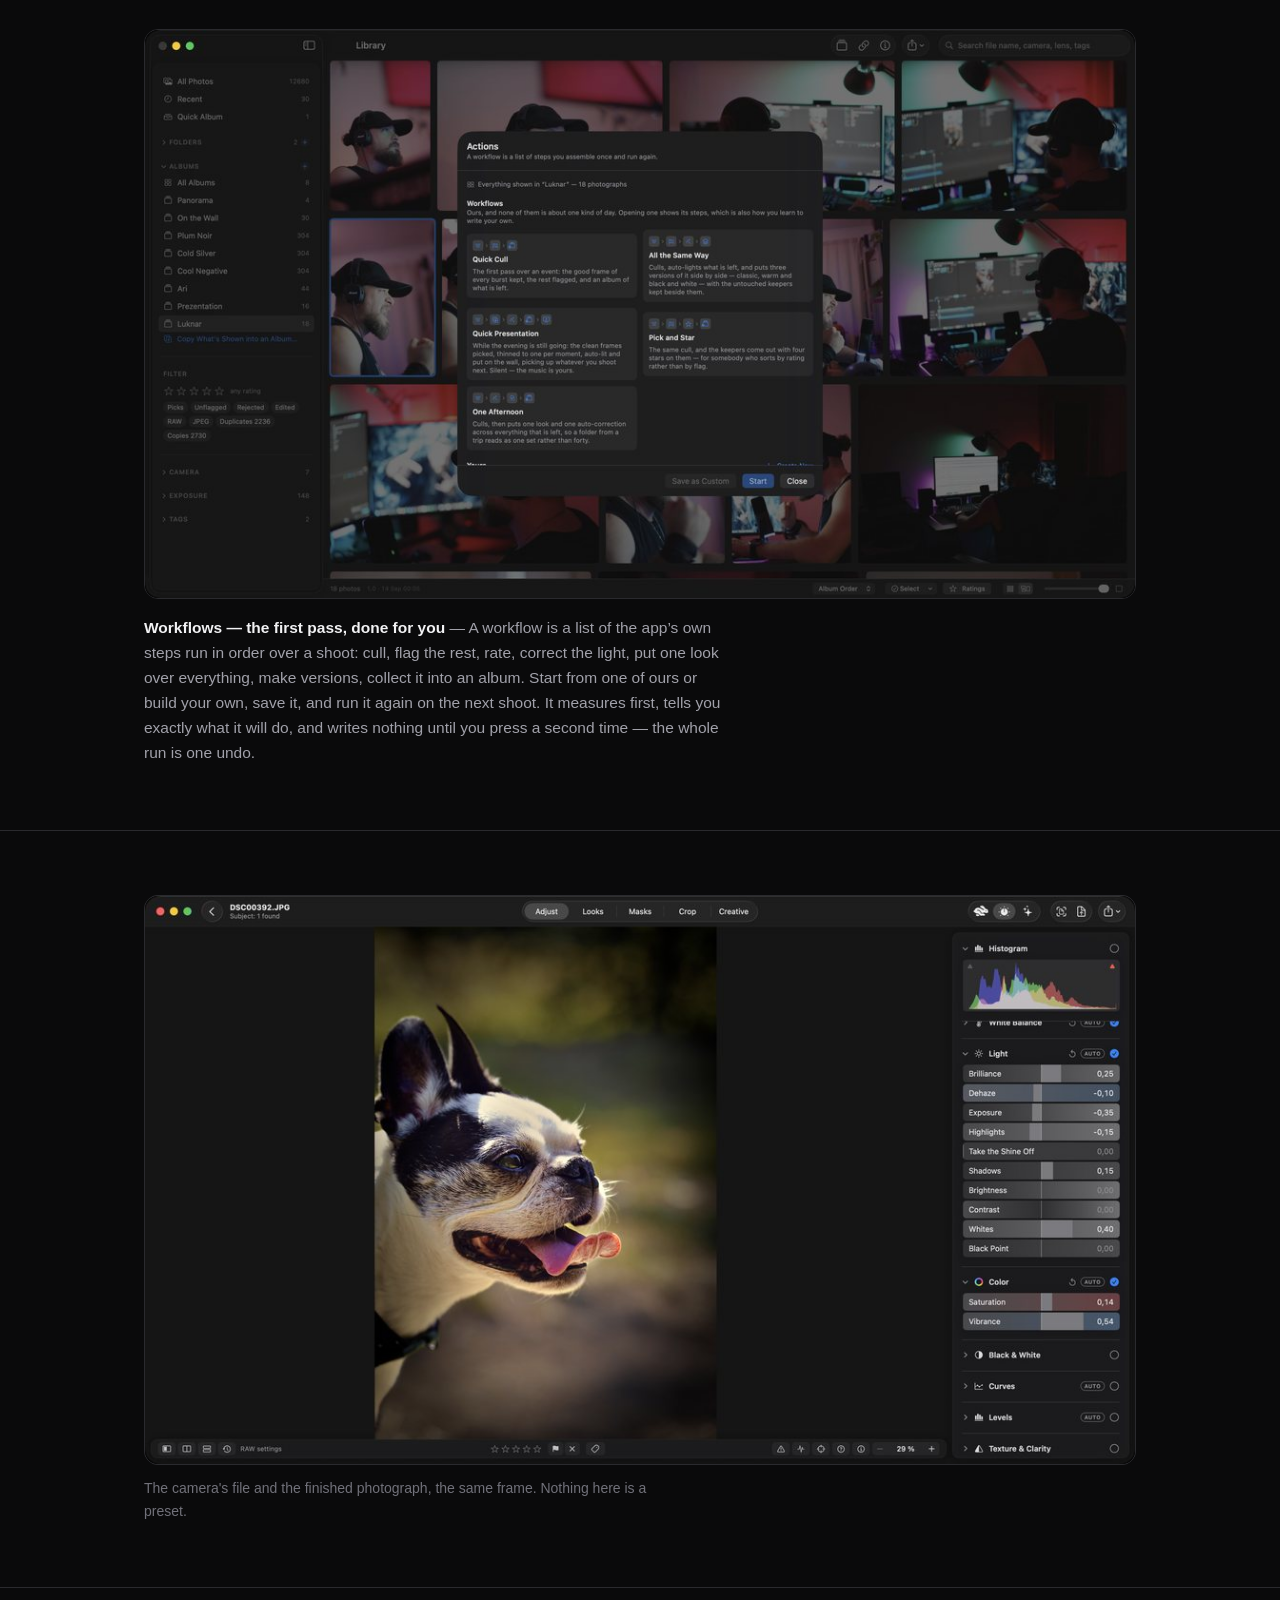
==== commit f6cd00fd: "Say at the top that the new studio light is on iPhone and iPad now, and the Mac's is with Apple The " ====
--- a/index.html
+++ b/index.html
@@ -164,6 +164,14 @@
         <a class="btn ghost" href="support.html">Support</a>
       </div>
       <p class="cta-note">One purchase for all three · Mac: macOS 26 or later, Apple silicon · iPhone and iPad: iOS 26 or iPadOS 26</p>
+      <aside class="news" aria-label="What's new">
+        <p class="news-head">Want to try the new studio light? It's on iPhone and iPad now.</p>
+        <p>Rebrilo 2.0 lights a person with your finger: the room goes dark, and the light follows the shape of the
+          person as you drag it. The iPhone and iPad have it today, in a lighter form. The full Studio for the Mac is
+          with Apple for review, and we're counting the days. One purchase covers all three, so it arrives on your
+          Mac as a free update.</p>
+        <a href="#iphone-film">Watch it on an iPhone</a>
+      </aside>
     </div>
   </div>
 
@@ -329,8 +337,8 @@
           </button>
           <noscript><a href="https://youtu.be/OYWsWaHTYBc">Watch the Portrait Studio on YouTube</a></noscript>
         </div>
-        <figcaption><b>On its way: an even better Portrait Studio</b> — the next update reworks the Studio you
-          already have with a new light engine: the light follows the shape of the person, casts real shadows on the
+        <figcaption><b>An even better Portrait Studio: out now on iPhone and iPad, on its way to the Mac</b> — the
+          update reworks the Studio you already have with a new light engine: the light follows the shape of the person, casts real shadows on the
           wall, and you choose to add light to the photograph or relight it from dark. A first look. Nothing loads
           from YouTube until you press play.</figcaption>
       </figure>
@@ -873,7 +881,7 @@
 
 <script>
   document.getElementById("year").textContent = new Date().getFullYear();
-  // The film loads from YouTube only when it is asked for: until then the page fetches nothing from another domain
+  // The film loads from YouTube only when it is asked for: until then the page fetches nothing from YouTube
   // (privacy.html says so). youtube-nocookie.com is YouTube's privacy-enhanced embed.
   document.querySelectorAll(".video-play").forEach(function (button) {
     button.addEventListener("click", function () {
@@ -888,5 +896,6 @@
   });
 
 </script>
+<!-- Cloudflare Web Analytics --><script type='module' src='https://static.cloudflareinsights.com/beacon.min.js' data-cf-beacon='{"token": "fce58d77359540fca253104ffa999434"}'></script><!-- End Cloudflare Web Analytics -->
 </body>
 </html>
--- a/style.css
+++ b/style.css
@@ -164,6 +164,14 @@
 }
 .btn.soon:hover { filter: none; }
 .cta-note { color: var(--ink-faint); font-size: 13px; margin: 14px 0 0; max-width: var(--measure); }
+/* What's new, under the buttons: the one thing worth saying before the page starts. */
+.news {
+  margin: 34px 0 0; max-width: var(--measure); padding: 20px 22px;
+  background: var(--panel); border: 1px solid var(--line); border-left: 3px solid var(--amber); border-radius: 12px;
+}
+.news .news-head { font-size: clamp(20px, 2.6vw, 25px); font-weight: 650; line-height: 1.3; color: var(--ink); margin: 0 0 8px; text-wrap: balance; }
+.news p { margin: 0 0 10px; color: var(--ink-dim); font-size: 17px; }
+.news a { font-weight: 600; }
 /* ---------- sections ---------- */
 section { padding: 64px 0; border-top: 1px solid var(--line); }
 section:first-of-type { border-top: 0; }
